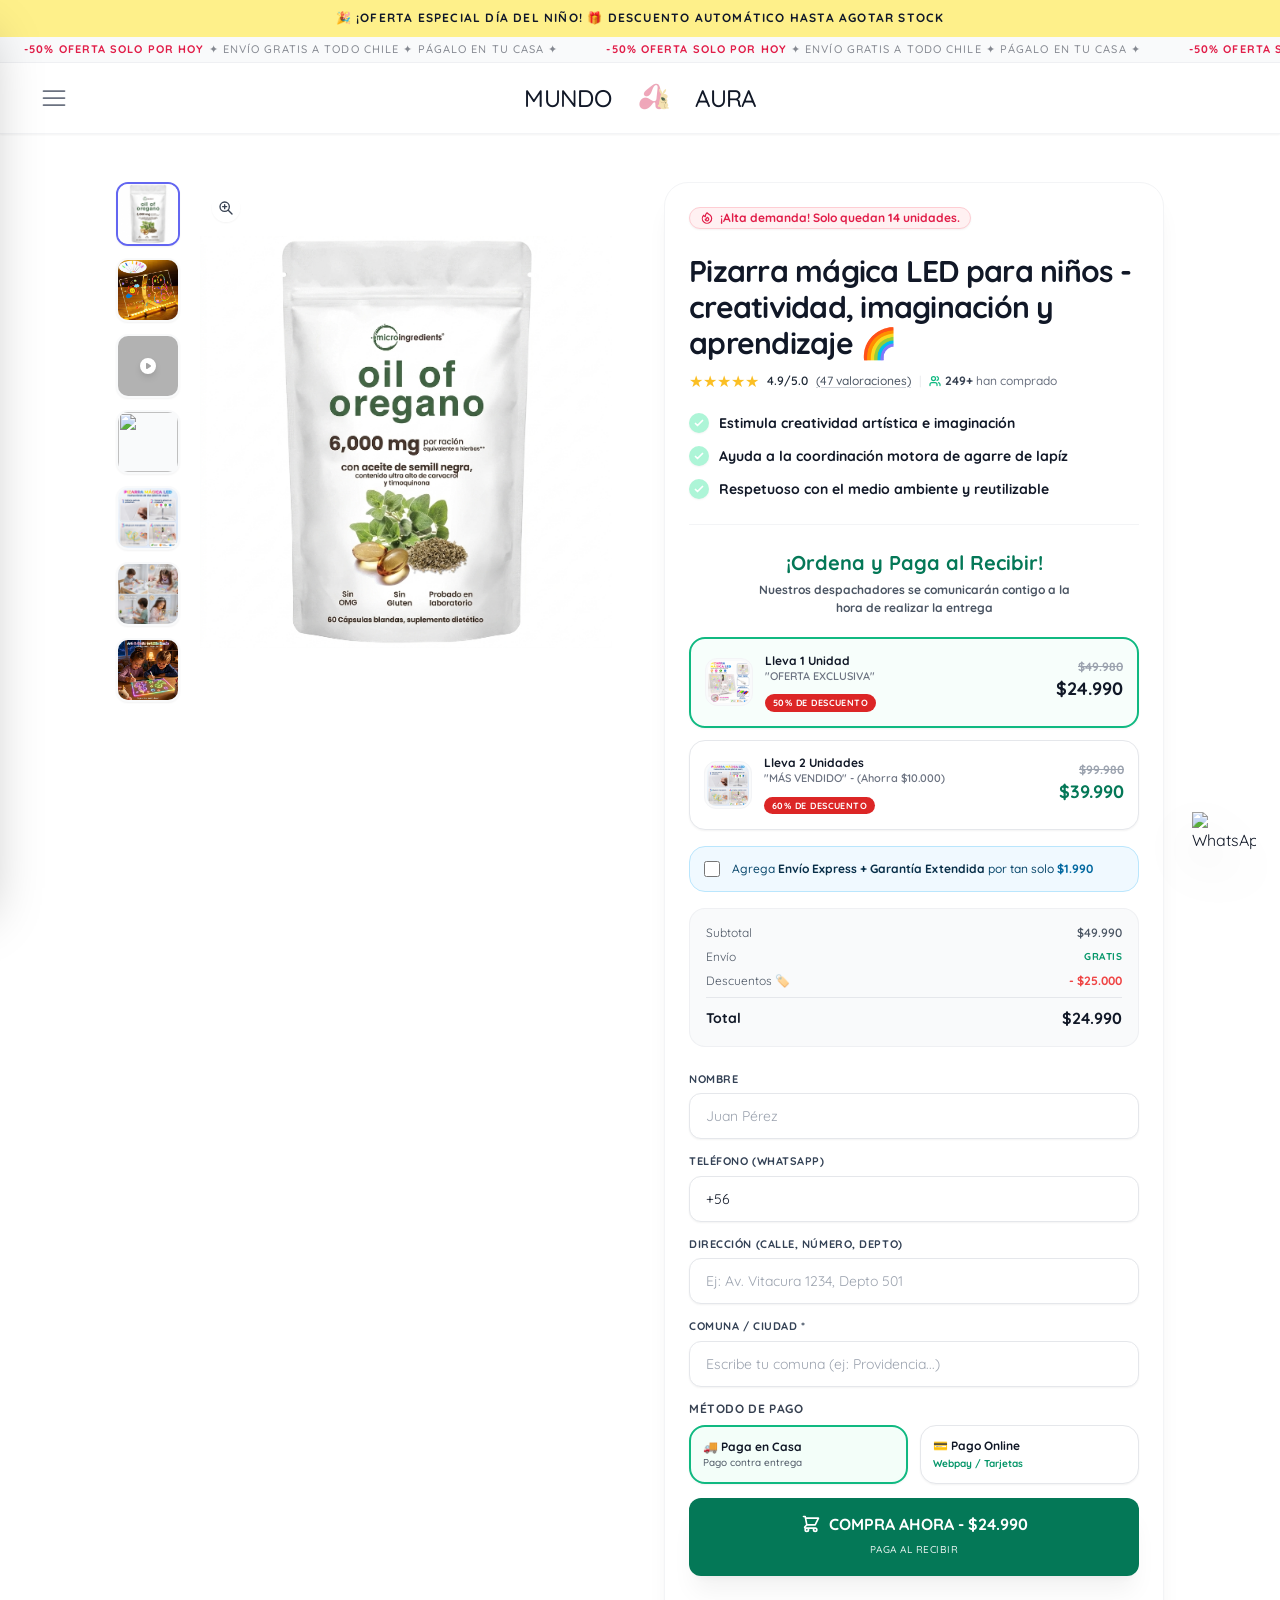
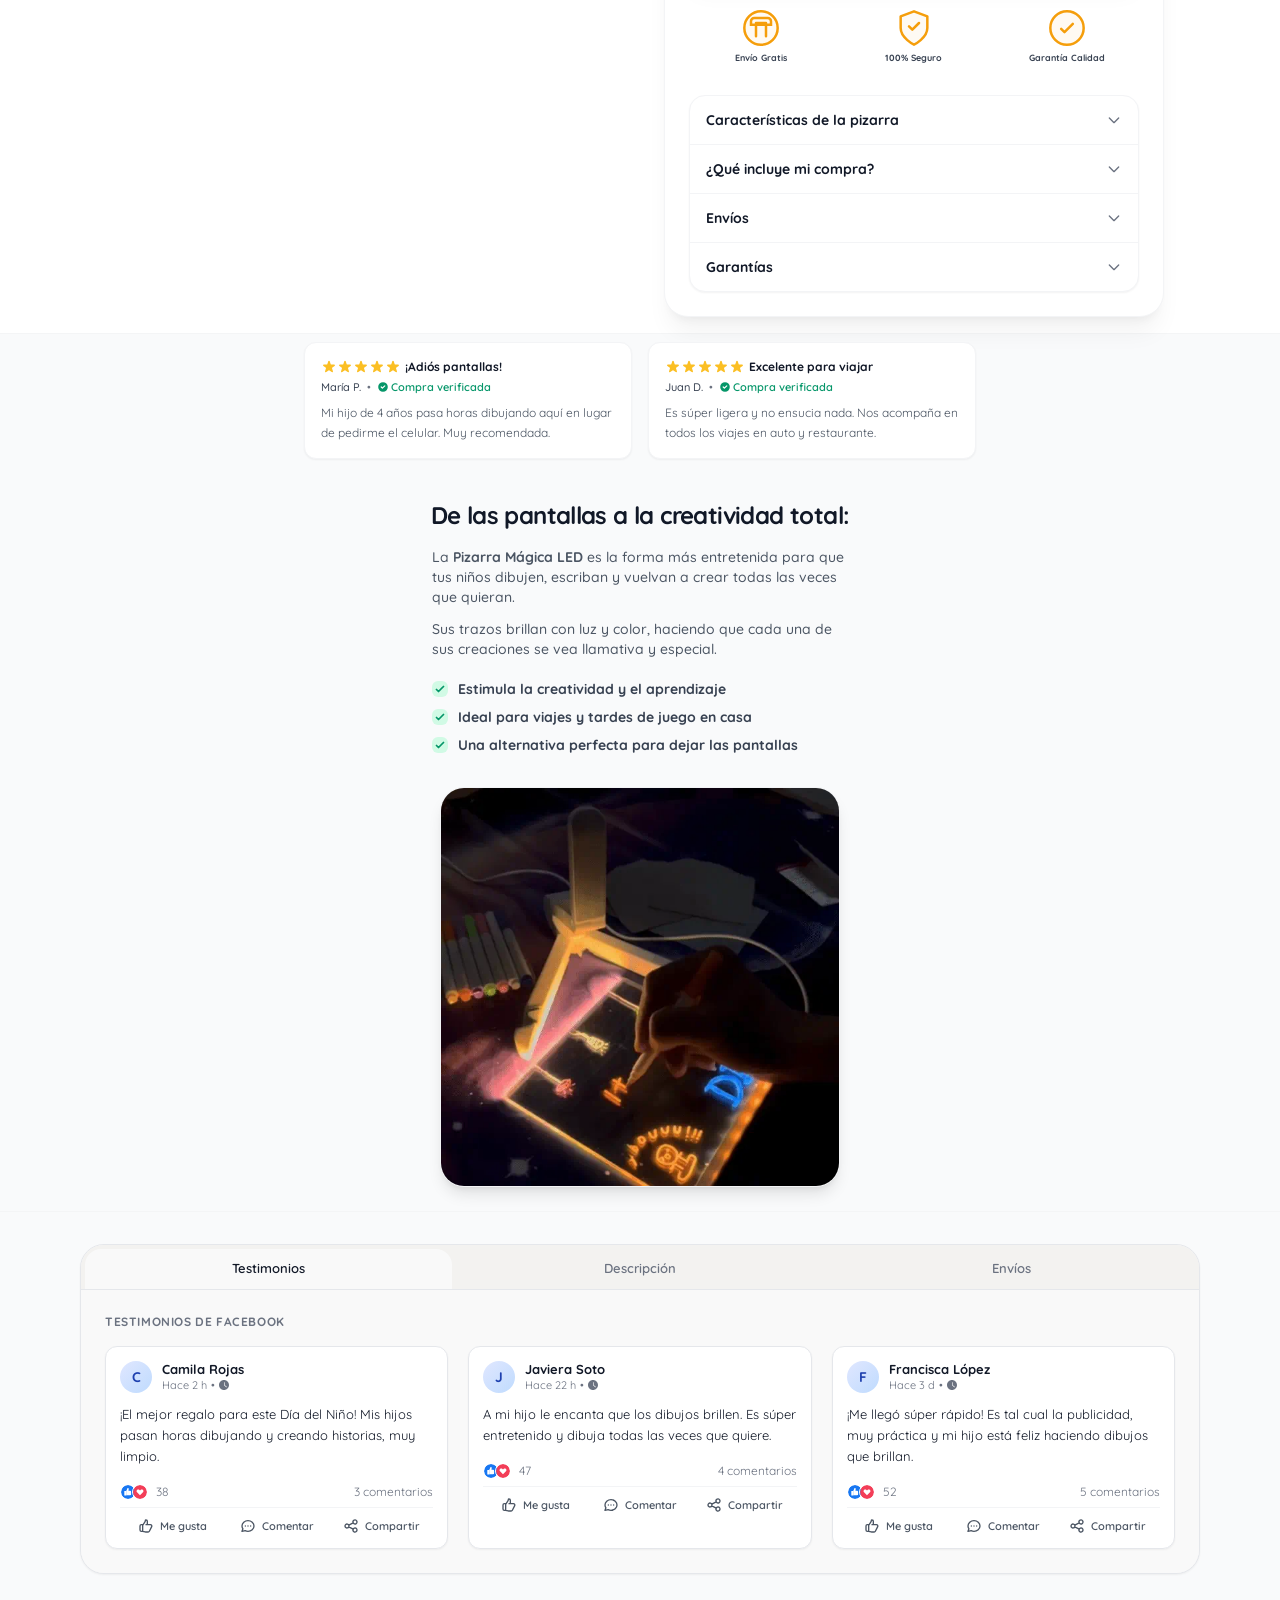
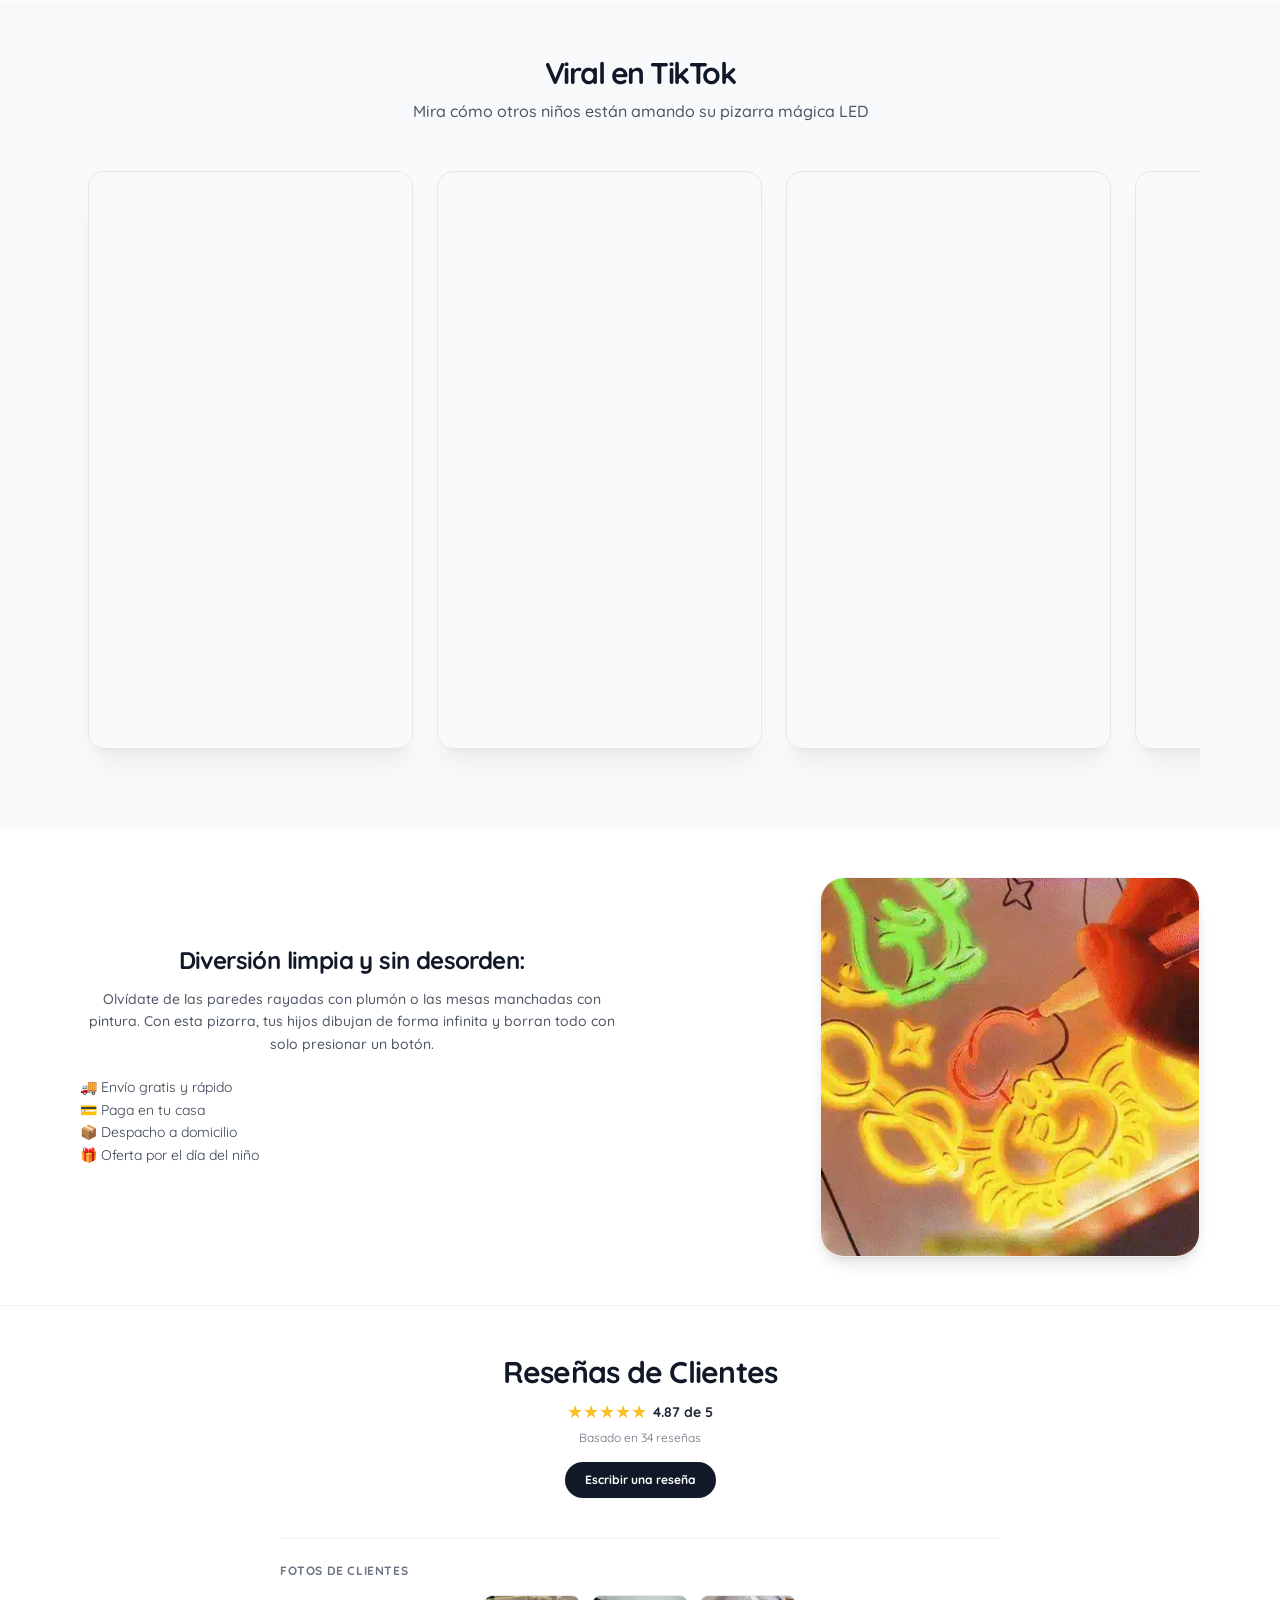
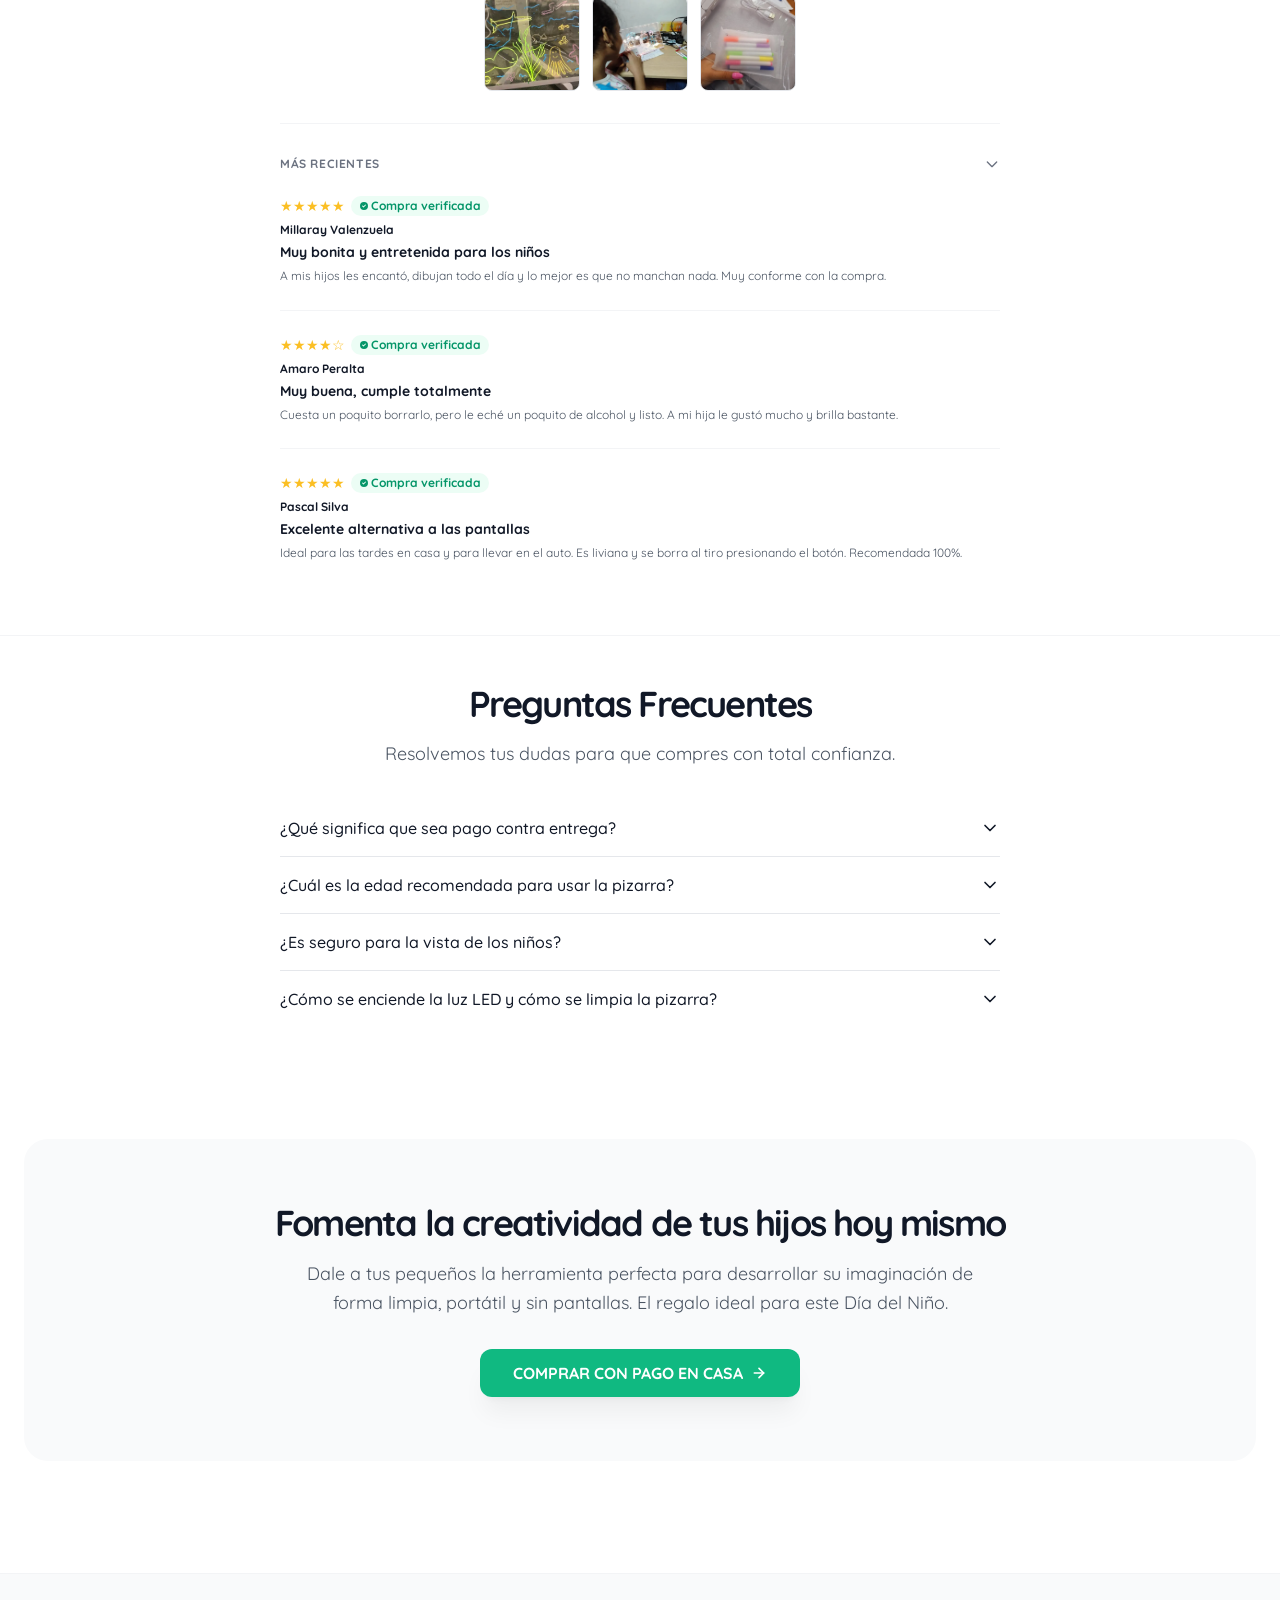
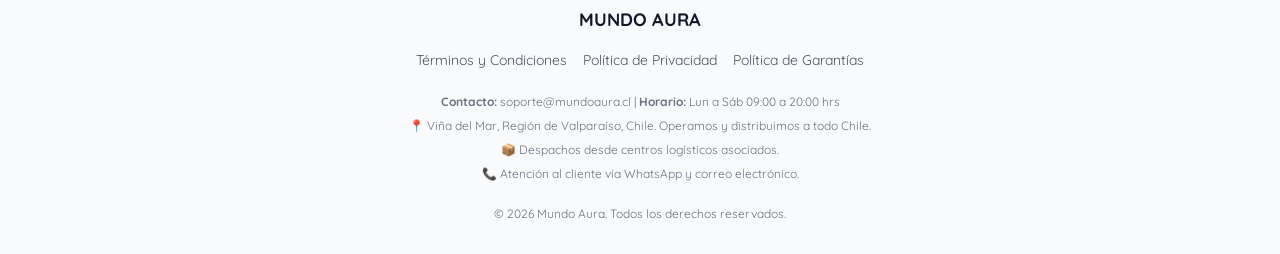
==== index.html @ 8fff307d "fix_pagina_web" ====
<!--
PHASE 1: PRODUCT INTELLIGENCE
- Product: Pizarra Mágica LED de Dibujo 12". A functional wellness device presented as a premium design object.
- Problem Solved: Dry air, unpleasant odors, daily stress, lack of ambiance, and uninspiring home decor.
- Desired Outcome: A relaxing, visually pleasing, and fragrant home or office environment. Improved air quality and a sense of calm.
- Emotional Desire: To create a personal sanctuary, feel relaxed and sophisticated, and own a unique conversation piece. The "flame" effect taps into a primal feeling of warmth and comfort.
- Objections: "Is it a real, dangerous flame?", "Is it noisy?", "Is it difficult to clean?", "Is the effect as good as in the photos?", "Is it just another cheap plastic gadget?".
- Buying Motivations: Primarily aesthetic appeal (the unique flame effect), secondary wellness benefits (aromatherapy, humidification), and its potential as a unique gift.
- "Aha Moment": Realizing the mesmerizing flame is just a cool, safe mist, making it a perfect blend of art and technology for any room.

PHASE 2: CUSTOMER INTELLIGENCE
- Target Audience: Design-conscious individuals in Chile (25-45 years old), young professionals, remote workers, wellness enthusiasts, and people looking to elevate their living space.
- Lifestyle: They value self-care, home aesthetics, and modern technology. They are active on social media like Instagram and Pinterest for home decor inspiration.
- Pain Points: Stress from work, dry air from heating or AC, difficulty relaxing, and living in a space that feels bland or uninspiring.
- Emotional Triggers: Calm, sophistication, tranquility, wonder, and the satisfaction of creating a beautiful personal environment.
- Buying Scenario: A user sees a captivating video of the flame effect on social media, clicks through, and is met with a premium, trustworthy landing page that reinforces the product's quality and design. The "Pago Contra Entrega" (Cash on Delivery) option removes all payment friction, making the purchase decision immediate and risk-free.

PHASE 3: COMPETITOR ANALYSIS
- Common Claims: Competitors focus on generic benefits like "relaxation" and "better air".
- Weaknesses: Most competitors use low-quality, AliExpress-style websites with aggressive scarcity tactics, cluttered layouts, and poor design, which erodes trust.
- Opportunities: Differentiate by positioning the product as a premium design piece. Use a minimalist, sophisticated, Apple-inspired design language. Build trust through high-quality visuals, professional copy, and a seamless user experience, avoiding all aggressive sales tactics.

PHASE 4: POSITIONING
- Primary Angle: **Atmosphere & Design.** This is not just a humidifier; it's a piece of kinetic art that transforms your space. The core message is about creating a unique ambiance.
- Secondary Angle: **Wellness & Tranquility.** The functional benefits of aromatherapy and humidification support the primary aesthetic appeal.
- Unique Selling Proposition (USP): The only diffuser that combines minimalist design with a mesmerizing, ultra-realistic, and completely safe 3D flame effect to create an unparalleled atmosphere of calm and sophistication.
- Core Marketing Message: "Transforma tu espacio. Calma tu mente." (Transform your space. Calm your mind.)
-->
<!--
DESIGN SCORE
Premium Feel: 9/10
Minimalism: 9/10
Trust: 10/10
Modern Startup Feel: 9/10
Dropshipping Feel: 1/10
Apple/Linear Similarity: 9/10
-->
<!-- deploy: 2026-07-15 -->
<!DOCTYPE html>
<html lang="es" class="scroll-smooth">

<head>
    <link rel="stylesheet" href="assets/css/styles.min.css">
    <!-- Meta Pixel Code -->
    <script>
        !function (f, b, e, v, n, t, s) {
            if (f.fbq) return; n = f.fbq = function () {
                n.callMethod ?
                    n.callMethod.apply(n, arguments) : n.queue.push(arguments)
            };
            if (!f._fbq) f._fbq = n; n.push = n; n.loaded = !0; n.version = '2.0';
            n.queue = []; t = b.createElement(e); t.async = !0;
            t.src = v; s = b.getElementsByTagName(e)[0];
            s.parentNode.insertBefore(t, s)
        }(window, document, 'script',
            'https://connect.facebook.net/en_US/fbevents.js');
        fbq('init', '1051864450604425'); // Píxel de Mundo Aura
        fbq('track', 'PageView');
    </script>
    <noscript><img height="1" width="1" style="display:none"
            src="https://www.facebook.com/tr?id=1051864450604425&ev=PageView&noscript=1" / loading="lazy" decoding="async"></noscript>
    <!-- End Meta Pixel Code -->
    <meta charset="UTF-8">
    <meta name="viewport" content="width=device-width, initial-scale=1.0">
    <title>Pizarra Mágica LED 12" | Dibujo Creativo y Diversión Sin Pantallas | Chile - Mundo Aura 🌈</title>
    <!-- Static Tailwind CSS (Pre-compiled for Mobile Speed) -->
    <link rel="stylesheet" href="assets/css/styles.min.css">
    <link rel="preconnect" href="https://fonts.googleapis.com">
    <link rel="preconnect" href="https://fonts.gstatic.com" crossorigin>
    <link href="https://fonts.googleapis.com/css2?family=Inter:wght@400;500;600;700;800;900&display=swap"
        rel="stylesheet">
    <style>
        :root {
            --theme-color: #bae6fd;
            /* Light blue from screenshot (sky-200) */
        }

        body {
            font-family: 'Inter', sans-serif;
            -webkit-font-smoothing: antialiased;
            -moz-osx-font-smoothing: grayscale;
        }

        .shadow-xl {
            box-shadow: 0 20px 25px -5px rgb(0 0 0 / 0.05), 0 8px 10px -6px rgb(0 0 0 / 0.05);
        }

        @keyframes marquee {
            0% {
                transform: translateX(0%);
            }

            100% {
                transform: translateX(-50%);
            }
        }

        .marquee-content {
            animation: marquee 30s linear infinite;
            display: flex;
            min-width: 200%;
        }
    
        /* Bloquear seleccion de texto para proteger contenido */
        body {
            -webkit-user-select: none;
            -moz-user-select: none;
            -ms-user-select: none;
            user-select: none;
        }
        /* Permitir seleccion en campos de entrada del formulario para que el cliente compre sin problemas */
        input, textarea, select, [contenteditable="true"] {
            -webkit-user-select: text;
            -moz-user-select: text;
            -ms-user-select: text;
            user-select: text;
        }
    
        @keyframes gentle-pulse {
            0%, 100% { transform: scale(1); box-shadow: 0 10px 15px -3px rgba(4, 120, 87, 0.2), 0 4px 6px -2px rgba(4, 120, 87, 0.1); }
            50% { transform: scale(1.025); box-shadow: 0 20px 25px -5px rgba(4, 120, 87, 0.4), 0 10px 10px -5px rgba(4, 120, 87, 0.2); }
        }
        .animate-attention {
            animation: gentle-pulse 2s infinite ease-in-out;
        }
    </style>
    <!-- Confetti Library -->
    <script defer src="https://cdn.jsdelivr.net/npm/canvas-confetti@1.6.0/dist/confetti.browser.min.js"></script>
    
    <link href="https://fonts.googleapis.com/css2?family=Quicksand:wght@400;500;600;700&family=Outfit:wght@400;500;600;700;800&display=swap" rel="stylesheet">

    <style>
        html, body, p, h1, h2, h3, h4, h5, h6, span, button, input, select, label {
            font-family: 'Quicksand', 'Outfit', sans-serif !important;
        }
    </style>

</head>

<body class="bg-white text-gray-900 relative overflow-x-hidden">
    <!-- Banner Día del Niño -->
    <div class="bg-[#FEF08A] text-slate-900 text-center py-2.5 px-4 text-[10px] md:text-xs font-black uppercase tracking-widest z-50 relative flex items-center justify-center gap-1.5 shadow-sm animate-pulse border-b border-yellow-200">
        🎉 ¡OFERTA ESPECIAL DÍA DEL NIÑO! 🎁 DESCUENTO AUTOMÁTICO HASTA AGOTAR STOCK
    </div>


    <!-- Moving Banner (Now Above Header) -->
    <div class="bg-gray-50 border-b border-gray-200/50 overflow-hidden relative z-50 w-full">
        <div class="marquee-content whitespace-nowrap py-1">
            <p class="text-[11px] font-medium text-gray-900/50 px-6 tracking-widest"><span class="text-rose-600 font-bold">-50% OFERTA SOLO POR HOY</span> ✦ ENVÍO GRATIS A TODO CHILE ✦ PÁGALO EN TU CASA ✦</p>
            <p class="text-[11px] font-medium text-gray-900/50 px-6 tracking-widest"><span class="text-rose-600 font-bold">-50% OFERTA SOLO POR HOY</span> ✦ ENVÍO GRATIS A TODO CHILE ✦ PÁGALO EN TU CASA ✦</p>
            <p class="text-[11px] font-medium text-gray-900/50 px-6 tracking-widest"><span class="text-rose-600 font-bold">-50% OFERTA SOLO POR HOY</span> ✦ ENVÍO GRATIS A TODO CHILE ✦ PÁGALO EN TU CASA ✦</p>
            <p class="text-[11px] font-medium text-gray-900/50 px-6 tracking-widest"><span class="text-rose-600 font-bold">-50% OFERTA SOLO POR HOY</span> ✦ ENVÍO GRATIS A TODO CHILE ✦ PÁGALO EN TU CASA ✦</p>
        </div>
    </div>

    <!-- Minimal Header -->
    <header class="sticky top-0 z-40 bg-white/80 backdrop-blur-lg border-b border-gray-100 shadow-sm">
        <div class="w-full px-4 md:px-8 py-2 flex items-center justify-between h-[60px] md:h-[70px]">
            <!-- Left: Hamburger -->
            <button
                onclick="document.getElementById('mobileDrawer').classList.remove('-translate-x-full'); document.getElementById('drawerOverlay').classList.remove('hidden');"
                class="flex-none p-2 hover:bg-gray-100 rounded-lg transition-colors text-gray-500">
                <svg width="28" height="28" viewBox="0 0 24 24" fill="none" stroke="currentColor" stroke-width="1.5"
                    stroke-linecap="round" stroke-linejoin="round">
                    <line x1="3" y1="12" x2="21" y2="12"></line>
                    <line x1="3" y1="6" x2="21" y2="6"></line>
                    <line x1="3" y1="18" x2="21" y2="18"></line>
                </svg>
            </button>

            <!-- Center: Logo -->
            <div class="flex-1 flex justify-center items-center cursor-pointer" onclick="window.scrollTo(0,0)">
                <h2 class="text-xl md:text-2xl font-medium tracking-tight flex items-center text-gray-900">
                    MUNDO <img src="assets/logo.png" alt="Logo"
                        class="h-12 md:h-16 w-auto object-contain mx-2.5 -mt-1 rounded-sm" loading="lazy" decoding="async"> AURA
                </h2>
            </div>

            <!-- Right: Spacer (No cart as per user request) -->
            <div class="flex-none w-[44px]"></div>
        </div>
    </header>

    <div id="drawerOverlay" class="fixed inset-0 bg-black/50 z-[60] hidden backdrop-blur-sm transition-opacity"
        onclick="document.getElementById('mobileDrawer').classList.add('-translate-x-full'); this.classList.add('hidden');">
    </div>
    <div id="mobileDrawer"
        class="fixed top-0 left-0 w-[280px] h-full bg-white z-[70] transform -translate-x-full transition-transform duration-300 ease-in-out shadow-2xl flex flex-col">
        <div class="p-6 border-b border-gray-100 flex justify-between items-center bg-gray-50">
            <h3 class="font-bold text-lg text-gray-900">Menú</h3>
            <button
                onclick="document.getElementById('mobileDrawer').classList.add('-translate-x-full'); document.getElementById('drawerOverlay').classList.add('hidden');"
                class="p-2 hover:bg-gray-200 rounded-full text-gray-500">
                <svg width="20" height="20" viewBox="0 0 24 24" fill="none" stroke="currentColor" stroke-width="2">
                    <path d="M18 6L6 18M6 6l12 12"></path>
                </svg>
            </button>
        </div>
        <div class="flex flex-col p-4 gap-2">
            <a href="#faq"
                onclick="document.getElementById('mobileDrawer').classList.add('-translate-x-full'); document.getElementById('drawerOverlay').classList.add('hidden');"
                class="px-4 py-3 text-left text-gray-700 font-medium hover:bg-gray-50 rounded-lg w-full block">Preguntas
                Frecuentes</a>
            <button
                onclick="document.getElementById('mobileDrawer').classList.add('-translate-x-full'); document.getElementById('drawerOverlay').classList.add('hidden'); try { switchTab('tab-delivery'); document.getElementById('btn-tab-delivery').scrollIntoView({behavior: 'smooth', block: 'center'}); } catch(e){}"
                class="px-4 py-3 text-left text-gray-700 font-medium hover:bg-gray-50 rounded-lg w-full">Envíos</button>
            <button
                onclick="document.getElementById('mobileDrawer').classList.add('-translate-x-full'); document.getElementById('drawerOverlay').classList.add('hidden'); document.getElementById('modalReturns').classList.remove('hidden');"
                class="px-4 py-3 text-left text-gray-700 font-medium hover:bg-gray-50 rounded-lg w-full">Política de
                Garantía</button>
        </div>
    </div>

    <main class="relative z-10">
        <!-- 1. Hero Section -->
        <section class="container mx-auto px-6 pt-6 pb-2 md:pt-12 md:pb-4">
            <div class="grid md:grid-cols-2 lg:grid-cols-12 gap-8 lg:gap-12 items-start max-w-6xl mx-auto">
                <div class="lg:col-span-6 flex flex-col-reverse md:flex-row gap-4 w-full max-w-[500px] mx-auto lg:ml-auto lg:mr-0 min-w-0 lg:sticky lg:top-24">
                    <!-- Thumbnails (3rd item is Video) -->
                    <div id="thumbnail-container" class="flex flex-row md:flex-col gap-3 shrink-0 md:w-20 justify-start overflow-x-auto md:overflow-x-visible pb-2 md:pb-0 w-full md:w-auto">
                        <button onclick="changeProductImage(this, 'assets/fotos producto/1.png', 0)" 
                            class="w-12 h-12 md:w-16 md:h-16 shrink-0 aspect-square bg-gray-50 rounded-xl border-2 border-indigo-500 focus:outline-none transition-all hover:bg-gray-100 overflow-hidden shadow-sm">
                            <img src="assets/fotos producto/1.png" class="w-full h-full object-contain">
                        </button>
                        <button onclick="changeProductImage(this, 'assets/fotos producto/2.jpg', 1)" 
                            class="w-12 h-12 md:w-16 md:h-16 shrink-0 aspect-square bg-gray-50 rounded-xl border-2 border-transparent focus:border-indigo-500 border-gray-100 focus:outline-none transition-all hover:bg-gray-100 overflow-hidden shadow-sm">
                            <img src="assets/fotos producto/2.jpg" class="w-full h-full object-contain">
                        </button>
                        <button onclick="changeProductImage(this, 'assets/fotos producto/3.mp4', 2)" 
                            class="w-12 h-12 md:w-16 md:h-16 shrink-0 aspect-square bg-gray-50 rounded-xl border-2 border-transparent focus:border-indigo-500 border-gray-100 focus:outline-none transition-all hover:bg-black overflow-hidden shadow-sm relative group">
                            <video src="assets/fotos producto/3.mp4" muted playsinline preload="metadata" class="w-full h-full object-cover pointer-events-none bg-white"></video>
                            <div class="absolute inset-0 flex items-center justify-center bg-black/30">
                                <svg class="w-5 h-5 text-white drop-shadow-md" fill="currentColor" viewBox="0 0 20 20">
                                    <path fill-rule="evenodd" d="M10 18a8 8 0 100-16 8 8 0 000 16zM9.555 7.168A1 1 0 008 8v4a1 1 0 001.555.832l3-2a1 1 0 000-1.664l-3-2z" clip-rule="evenodd"/>
                                </svg>
                            </div>
                        </button>
                        <button onclick="changeProductImage(this, 'assets/fotos producto/3.png', 3)" 
                            class="w-12 h-12 md:w-16 md:h-16 shrink-0 aspect-square bg-gray-50 rounded-xl border-2 border-transparent focus:border-indigo-500 border-gray-100 focus:outline-none transition-all hover:bg-gray-100 overflow-hidden shadow-sm">
                            <img src="assets/fotos producto/3.png" class="w-full h-full object-contain">
                        </button>
                        <button onclick="changeProductImage(this, 'assets/fotos producto/4.jpg', 4)" 
                            class="w-12 h-12 md:w-16 md:h-16 shrink-0 aspect-square bg-gray-50 rounded-xl border-2 border-transparent focus:border-indigo-500 border-gray-100 focus:outline-none transition-all hover:bg-gray-100 overflow-hidden shadow-sm">
                            <img src="assets/fotos producto/4.jpg" class="w-full h-full object-contain">
                        </button>
                        <button onclick="changeProductImage(this, 'assets/fotos producto/5.jpg', 5)" 
                            class="w-12 h-12 md:w-16 md:h-16 shrink-0 aspect-square bg-gray-50 rounded-xl border-2 border-transparent focus:border-indigo-500 border-gray-100 focus:outline-none transition-all hover:bg-gray-100 overflow-hidden shadow-sm">
                            <img src="assets/fotos producto/5.jpg" class="w-full h-full object-contain">
                        </button>
                        <button onclick="changeProductImage(this, 'assets/fotos producto/6.jpg', 6)" 
                            class="w-12 h-12 md:w-16 md:h-16 shrink-0 aspect-square bg-gray-50 rounded-xl border-2 border-transparent focus:border-indigo-500 border-gray-100 focus:outline-none transition-all hover:bg-gray-100 overflow-hidden shadow-sm">
                            <img src="assets/fotos producto/6.jpg" class="w-full h-full object-contain">
                        </button>
                    </div>
                    <!-- Main Carousel (Optimized muted video + images) -->
                    <div id="product-carousel" class="flex gap-4 overflow-x-auto snap-x snap-mandatory scrollbar-none w-full min-w-0 pb-2 md:pb-0 select-none cursor-grab active:cursor-grabbing px-1">
                        <div class="w-[88%] md:w-full shrink-0 snap-center aspect-square flex items-center justify-center rounded-2xl overflow-hidden bg-white relative group">
                            <img src="assets/fotos producto/1.png" class="w-full h-full object-contain pointer-events-none">
                            <div class="absolute top-3 left-3 bg-white/90 backdrop-blur-sm p-1.5 rounded-full shadow-sm">
                                <svg class="w-4 h-4 text-gray-700" fill="none" stroke="currentColor" stroke-width="2" viewBox="0 0 24 24">
                                    <path stroke-linecap="round" stroke-linejoin="round" d="M21 21l-6-6m2-5a7 7 0 11-14 0 7 7 0 0114 0zM10 7v6m3-3H7"></path>
                                </svg>
                            </div>
                        </div>
                        <div class="w-[88%] md:w-full shrink-0 snap-center aspect-square flex items-center justify-center rounded-2xl overflow-hidden bg-white relative group">
                            <img src="assets/fotos producto/2.jpg" class="w-full h-full object-contain pointer-events-none">
                            <div class="absolute top-3 left-3 bg-white/90 backdrop-blur-sm p-1.5 rounded-full shadow-sm">
                                <svg class="w-4 h-4 text-gray-700" fill="none" stroke="currentColor" stroke-width="2" viewBox="0 0 24 24">
                                    <path stroke-linecap="round" stroke-linejoin="round" d="M21 21l-6-6m2-5a7 7 0 11-14 0 7 7 0 0114 0zM10 7v6m3-3H7"></path>
                                </svg>
                            </div>
                        </div>
                        <div class="w-[88%] md:w-full shrink-0 snap-center aspect-square flex items-center justify-center rounded-2xl overflow-hidden bg-white relative group">
                            <video src="assets/fotos producto/3.mp4" autoplay loop muted playsinline webkit-playsinline preload="auto" class="w-full h-full object-contain pointer-events-none bg-white"></video>
                            <div class="absolute top-3 left-3 bg-white/90 backdrop-blur-sm px-2.5 py-1 rounded-full text-gray-700 text-[10px] font-bold flex items-center gap-1.5 shadow-sm">
                                <svg class="w-3.5 h-3.5 text-emerald-600 fill-current" viewBox="0 0 20 20">
                                    <path fill-rule="evenodd" d="M10 18a8 8 0 100-16 8 8 0 000 16zM9.555 7.168A1 1 0 008 8v4a1 1 0 001.555.832l3-2a1 1 0 000-1.664l-3-2z" clip-rule="evenodd"/>
                                </svg>
                                VIDEO DEMO
                            </div>
                        </div>
                        <div class="w-[88%] md:w-full shrink-0 snap-center aspect-square flex items-center justify-center rounded-2xl overflow-hidden bg-white relative group">
                            <img src="assets/fotos producto/3.png" class="w-full h-full object-contain pointer-events-none">
                            <div class="absolute top-3 left-3 bg-white/90 backdrop-blur-sm p-1.5 rounded-full shadow-sm">
                                <svg class="w-4 h-4 text-gray-700" fill="none" stroke="currentColor" stroke-width="2" viewBox="0 0 24 24">
                                    <path stroke-linecap="round" stroke-linejoin="round" d="M21 21l-6-6m2-5a7 7 0 11-14 0 7 7 0 0114 0zM10 7v6m3-3H7"></path>
                                </svg>
                            </div>
                        </div>
                        <div class="w-[88%] md:w-full shrink-0 snap-center aspect-square flex items-center justify-center rounded-2xl overflow-hidden bg-white relative group">
                            <img src="assets/fotos producto/4.jpg" class="w-full h-full object-contain pointer-events-none">
                            <div class="absolute top-3 left-3 bg-white/90 backdrop-blur-sm p-1.5 rounded-full shadow-sm">
                                <svg class="w-4 h-4 text-gray-700" fill="none" stroke="currentColor" stroke-width="2" viewBox="0 0 24 24">
                                    <path stroke-linecap="round" stroke-linejoin="round" d="M21 21l-6-6m2-5a7 7 0 11-14 0 7 7 0 0114 0zM10 7v6m3-3H7"></path>
                                </svg>
                            </div>
                        </div>
                        <div class="w-[88%] md:w-full shrink-0 snap-center aspect-square flex items-center justify-center rounded-2xl overflow-hidden bg-white relative group">
                            <img src="assets/fotos producto/5.jpg" class="w-full h-full object-contain pointer-events-none">
                            <div class="absolute top-3 left-3 bg-white/90 backdrop-blur-sm p-1.5 rounded-full shadow-sm">
                                <svg class="w-4 h-4 text-gray-700" fill="none" stroke="currentColor" stroke-width="2" viewBox="0 0 24 24">
                                    <path stroke-linecap="round" stroke-linejoin="round" d="M21 21l-6-6m2-5a7 7 0 11-14 0 7 7 0 0114 0zM10 7v6m3-3H7"></path>
                                </svg>
                            </div>
                        </div>
                        <div class="w-[88%] md:w-full shrink-0 snap-center aspect-square flex items-center justify-center rounded-2xl overflow-hidden bg-white relative group">
                            <img src="assets/fotos producto/6.jpg" class="w-full h-full object-contain pointer-events-none">
                            <div class="absolute top-3 left-3 bg-white/90 backdrop-blur-sm p-1.5 rounded-full shadow-sm">
                                <svg class="w-4 h-4 text-gray-700" fill="none" stroke="currentColor" stroke-width="2" viewBox="0 0 24 24">
                                    <path stroke-linecap="round" stroke-linejoin="round" d="M21 21l-6-6m2-5a7 7 0 11-14 0 7 7 0 0114 0zM10 7v6m3-3H7"></path>
                                </svg>
                            </div>
                        </div>
                    </div>
                </div>
                <!-- Right Column: Product Card & Form -->
                <div class="lg:col-span-6 w-full min-w-0">
                    <div
                        class="bg-white rounded-3xl p-5 md:p-6 shadow-xl border border-gray-100 max-w-[500px] w-full mx-auto lg:ml-0 lg:mr-auto">
                        <div class="flex items-center gap-3 mb-6">
                            <div
                                class="flex items-center gap-1.5 text-xs font-bold text-rose-600 bg-rose-50 border border-rose-200 px-2.5 py-0.5 rounded-full w-fit animate-pulse shadow-sm">
                                <svg class="w-3.5 h-3.5 text-rose-600" fill="none" viewBox="0 0 24 24"
                                    stroke="currentColor">
                                    <path stroke-linecap="round" stroke-linejoin="round" stroke-width="2"
                                        d="M17.657 18.657A8 8 0 016.343 7.343S7 9 9 10c0-2 .5-5 2.986-7C14 5 16.09 5.777 17.656 7.343A7.975 7.975 0 0120 13a7.975 7.975 0 01-2.343 5.657z" />
                                    <path stroke-linecap="round" stroke-linejoin="round" stroke-width="2"
                                        d="M9.879 16.121A3 3 0 1012.015 11L11 14H9c0 .768.293 1.536.879 2.121z" />
                                </svg>
                                ¡Alta demanda! Solo quedan 14 unidades.
                            </div>
                        </div>
                        <h1 class="text-2xl md:text-3xl font-extrabold text-gray-900 leading-tight tracking-tight mb-2">Pizarra mágica LED para niños - creatividad, imaginación y aprendizaje 🌈</h1>
                        <a href="#reviews"
                            class="flex items-center gap-2 mb-5 text-xs text-gray-600 hover:text-indigo-600 transition-colors cursor-pointer w-fit group flex-wrap">
                            <div class="flex text-amber-400 text-base">★★★★★</div>
                            <span class="font-semibold text-gray-800">4.9/5.0</span>
                            <span
                                class="font-medium underline decoration-gray-300 underline-offset-2 group-hover:decoration-indigo-400 transition-colors">(47
                                valoraciones)</span>
                            <span class="text-gray-300 font-light">|</span>
                            <span class="flex items-center gap-1 text-gray-500 no-underline font-medium">
                                <svg xmlns="http://www.w3.org/2000/svg" class="w-3 h-3 text-emerald-500" viewBox="0 0 24 24" fill="none" stroke="currentColor" stroke-width="2.5" stroke-linecap="round" stroke-linejoin="round"><path d="M16 21v-2a4 4 0 0 0-4-4H6a4 4 0 0 0-4 4v2"/><circle cx="9" cy="7" r="4"/><path d="M22 21v-2a4 4 0 0 0-3-3.87"/><path d="M16 3.13a4 4 0 0 1 0 7.75"/></svg>
                                <span><strong class="text-gray-700">249+</strong> han comprado</span>
                            </span>
                        </a>


                        <ul class="flex flex-col gap-3 mb-5 mt-5">

                            <li class="flex items-center gap-2.5">
                                <div
                                    class="w-5 h-5 rounded-full bg-[#adf5d7] flex items-center justify-center shrink-0 shadow-sm">
                                    <svg class="w-3 h-3 text-white" fill="none" stroke="currentColor"
                                        viewBox="0 0 24 24" stroke-width="3.5">
                                        <path stroke-linecap="round" stroke-linejoin="round" d="M5 13l4 4L19 7"></path>
                                    </svg>
                                </div>
                                <div class="text-[14px] font-bold text-gray-900 line-clamp-1">
                                    Estimula creatividad artística e imaginación
                                </div>
                            </li>

                            <li class="flex items-center gap-2.5">
                                <div
                                    class="w-5 h-5 rounded-full bg-[#adf5d7] flex items-center justify-center shrink-0 shadow-sm">
                                    <svg class="w-3 h-3 text-white" fill="none" stroke="currentColor"
                                        viewBox="0 0 24 24" stroke-width="3.5">
                                        <path stroke-linecap="round" stroke-linejoin="round" d="M5 13l4 4L19 7"></path>
                                    </svg>
                                </div>
                                <div class="text-[14px] font-bold text-gray-900 line-clamp-1">
                                    Ayuda a la coordinación motora de agarre de lapíz
                                </div>
                            </li>

                            <li class="flex items-center gap-2.5">
                                <div
                                    class="w-5 h-5 rounded-full bg-[#adf5d7] flex items-center justify-center shrink-0 shadow-sm">
                                    <svg class="w-3 h-3 text-white" fill="none" stroke="currentColor"
                                        viewBox="0 0 24 24" stroke-width="3.5">
                                        <path stroke-linecap="round" stroke-linejoin="round" d="M5 13l4 4L19 7"></path>
                                    </svg>
                                </div>
                                <div class="text-[14px] font-bold text-gray-900 line-clamp-1">
                                    Respetuoso con el medio ambiente y reutilizable
                                </div>
                            </li>

                        </ul>

                        <div id="checkout-section" class="border-t border-gray-100 pt-6 mt-6">
                            <h3 class="text-center text-lg md:text-xl font-black text-emerald-700 flex items-center justify-center gap-1.5 mb-1 animate-pulse">
                                ¡Ordena y Paga al Recibir!
                            </h3>
                            <p class="text-center text-xs text-gray-600 mb-5 leading-normal max-w-xs mx-auto font-bold">
                                Nuestros despachadores se comunicarán contigo a la hora de realizar la entrega
                            </p>

                            <!-- Vertical Promos (Screenshot 1) -->
                            <div class="space-y-3 mb-4" id="promo-selector-vertical">
                                <!-- Promo 1 -->
                                <label onclick="selectPromo(1, 24990); event.preventDefault();" id="label-promo-1" 
                                    class="relative flex items-center justify-between border-2 border-emerald-500 rounded-2xl p-3.5 cursor-pointer bg-emerald-50/40 transition-all shadow-sm select-none hover:border-emerald-500">
                                    <input type="radio" name="promo" value="1" class="hidden" checked>
                                    <div class="flex items-center gap-3">
                                        <img src="assets/fotos producto/1.webp" alt="1 Unidad" class="w-12 h-12 rounded-xl object-contain bg-gray-50 border border-gray-100 p-0.5" loading="lazy" decoding="async">
                                        <div class="text-left">
                                            <span class="block text-xs font-bold text-gray-900 leading-tight">Lleva 1 Unidad</span>
                                            <span class="block text-[11px] font-semibold text-gray-500 mb-1">"OFERTA EXCLUSIVA"</span>
                                            <span class="inline-block bg-red-600 text-white font-extrabold text-[9px] px-2 py-0.5 rounded-full tracking-wider uppercase">50% DE DESCUENTO</span>
                                        </div>
                                    </div>
                                    <div class="text-right">
                                        <span class="block text-xs text-gray-400 line-through font-bold leading-none mb-0.5">$49.980</span>
                                        <span class="block font-black text-gray-900 text-lg">$24.990</span>
                                    </div>
                                </label>

                                <!-- Promo 2 (Default Selected) -->
                                <label onclick="selectPromo(2, 39990); event.preventDefault();" id="label-promo-2"
                                    class="relative flex items-center justify-between border border-gray-200 rounded-2xl p-3.5 cursor-pointer bg-white transition-all shadow-sm select-none hover:border-emerald-300">
                                    <input type="radio" name="promo" value="2" class="hidden">
                                    <div class="flex items-center gap-3">
                                        <img src="assets/fotos producto/2.webp" alt="2 Unidades" class="w-12 h-12 rounded-xl object-contain bg-gray-50 border border-gray-100 p-0.5" loading="lazy" decoding="async">
                                        <div class="text-left">
                                            <span class="block text-xs font-bold text-gray-900 leading-tight">Lleva 2 Unidades</span>
                                            <span class="block text-[11px] font-semibold text-gray-500 mb-1">"MÁS VENDIDO" - (Ahorra $10.000)</span>
                                            <span class="inline-block bg-red-600 text-white font-extrabold text-[9px] px-2 py-0.5 rounded-full tracking-wider uppercase">60% DE DESCUENTO</span>
                                        </div>
                                    </div>
                                    <div class="text-right">
                                        <span class="block text-xs text-gray-400 line-through font-bold leading-none mb-0.5">$99.980</span>
                                        <span class="block font-black text-emerald-700 text-lg">$39.990</span>
                                    </div>
                                </label>
                            </div>

                            <!-- Order Bump (Envío Express) (Screenshot 1) -->
                            <div id="express-bump-card" class="bg-sky-50 text-sky-900 border border-sky-200 rounded-2xl p-3.5 mb-4 flex gap-3 items-center select-none cursor-pointer" onclick="toggleExpressShipping()">
                                <input type="checkbox" id="express-bump" class="w-4 h-4 text-sky-600 rounded border-gray-300 focus:ring-sky-500 cursor-pointer" onclick="event.stopPropagation(); updatePrices();">
                                <p class="text-xs font-medium leading-tight text-left">
                                    Agrega <strong class="font-extrabold text-sky-950">Envío Express + Garantía Extendida</strong> por tan solo <strong class="font-black text-sky-700">$1.990</strong>
                                </p>
                            </div>

                            <!-- Pricing Summary Box (Screenshot 1) -->
                            <div class="bg-gray-50 rounded-2xl p-4 mb-4 border border-gray-200/50 text-xs">
                                <div class="flex justify-between items-center mb-2 text-gray-600">
                                    <span>Subtotal</span>
                                    <span id="summary-subtotal" class="font-semibold">$99.980</span>
                                </div>
                                <div class="flex justify-between items-center mb-2 text-gray-600">
                                    <span>Envío</span>
                                    <span class="text-emerald-600 font-bold uppercase tracking-wider text-[10px]">Gratis</span>
                                </div>
                                <div class="flex justify-between items-center mb-2 text-gray-600">
                                    <span>Descuentos 🏷️</span>
                                    <span id="summary-discount" class="text-red-500 font-bold">- $59.990</span>
                                </div>
                                <div id="summary-express-row" class="flex justify-between items-center mb-2 text-gray-600 hidden">
                                    <span>Envío Express 🚀</span>
                                    <span class="font-semibold">$1.990</span>
                                </div>
                                <hr class="border-gray-200 my-2">
                                <div class="flex justify-between items-center text-sm text-gray-900 font-black">
                                    <span>Total</span>
                                    <span id="summary-total" class="text-base text-gray-900">$39.990</span>
                                </div>
                            </div>

                            <!-- Embedded Form (Screenshot 2) -->
                            <form id="codForm" onsubmit="submitCODOrder(event)" class="space-y-3.5 mt-6 text-left">
                                <!-- Nombre -->
                                <div>
                                    <label class="block text-[11px] font-bold text-slate-700 uppercase tracking-wider mb-1.5">Nombre</label>
                                    <input type="text" id="codName" required 
                                        class="w-full bg-white border border-gray-200 rounded-xl px-4 py-3 text-sm text-gray-900 focus:border-emerald-500 focus:ring-1 focus:ring-emerald-500 outline-none transition-colors shadow-sm"
                                        placeholder="Juan Pérez"
                                        oninput="this.value = this.value.replace(/[^a-zA-ZáéíóúÁÉÍÓÚñÑ\s]/g, '')">
                                </div>

                                <!-- WhatsApp -->
                                <div>
                                    <label class="block text-[11px] font-bold text-slate-700 uppercase tracking-wider mb-1.5">Teléfono (WhatsApp)</label>
                                    <input type="tel" id="codPhone" required 
                                        class="w-full bg-white border border-gray-200 rounded-xl px-4 py-3 text-sm text-gray-900 focus:border-emerald-500 focus:ring-1 focus:ring-emerald-500 outline-none transition-colors shadow-sm"
                                        placeholder="+56" value="+56 "
                                        oninput="let v = this.value; if(!v.startsWith('+56 ')) { this.value = '+56 '; return; } let num = v.substring(4).replace(/[^0-9]/g, ''); this.value = '+56 ' + num;">
                                    <p id="phoneError" class="text-red-500 text-[10px] mt-1 hidden">Ingresa un número válido y real.</p>
                                </div>

                                <!-- Dirección -->
                                <div>
                                    <label class="block text-[11px] font-bold text-slate-700 uppercase tracking-wider mb-1.5">Dirección (Calle, Número, Depto)</label>
                                    <input type="text" id="codAddress" required 
                                        class="w-full bg-white border border-gray-200 rounded-xl px-4 py-3 text-sm text-gray-900 focus:border-emerald-500 focus:ring-1 focus:ring-emerald-500 outline-none transition-colors shadow-sm"
                                        placeholder="Ej: Av. Vitacura 1234, Depto 501">
                                </div>

                                <!-- Comuna / Ciudad -->
                                <div>
                                    <label class="block text-[11px] font-bold text-slate-700 uppercase tracking-wider mb-1.5">Comuna / Ciudad *</label>
                                    <div class="relative" id="comuna-container">
                                        <input type="text" id="comuna" required 
                                            class="w-full bg-white border border-gray-200 rounded-xl px-4 py-3 text-sm text-gray-900 focus:border-emerald-500 focus:ring-1 focus:ring-emerald-500 outline-none transition-colors shadow-sm"
                                            placeholder="Escribe tu comuna (ej: Providencia...)" autocomplete="off">
                                        <div id="comuna-suggestions" class="absolute left-0 right-0 top-full mt-1 bg-white border border-gray-200 rounded-xl shadow-xl max-h-60 overflow-y-auto hidden z-[999999]"></div>
                                    </div>
                                </div>
                                
                                <!-- Selector de Método de Pago Oficial Flow -->
                            <div class="mb-4 text-left">
                                <label class="block text-xs font-bold text-gray-700 uppercase tracking-wider mb-2">Método de Pago</label>
                                <div class="grid grid-cols-2 gap-3">
                                    <button type="button" id="btn-method-cod" onclick="selectPaymentMethod('cod')" class="border-2 border-emerald-500 bg-emerald-50/60 p-3 rounded-2xl text-left flex flex-col justify-between transition-all shadow-sm">
                                        <span class="text-xs font-black text-gray-900 flex items-center gap-1">🚚 Paga en Casa</span>
                                        <span class="text-[10px] text-gray-600 font-medium">Pago contra entrega</span>
                                    </button>
                                    <button type="button" id="btn-method-online" onclick="selectPaymentMethod('online')" class="border border-gray-200 bg-white p-3 rounded-2xl text-left flex flex-col justify-between transition-all hover:border-emerald-300 shadow-sm">
                                        <span class="text-xs font-black text-gray-900 flex items-center gap-1">💳 Pago Online</span>
                                        <span class="text-[10px] text-emerald-600 font-bold">Webpay / Tarjetas</span>
                                    </button>
                                </div>
                            </div>

                            <button type="submit"
                                    class="w-full bg-emerald-700 hover:bg-emerald-800 text-white font-extrabold py-3.5 px-4 rounded-xl text-base transition-transform transform active:scale-95 shadow-xl shadow-emerald-700/20 flex flex-col items-center justify-center gap-0.5 mt-4 animate-attention">
                                    <div class="flex items-center justify-center gap-2">
                                        <svg class="w-5 h-5 text-white" fill="none" viewBox="0 0 24 24" stroke="currentColor">
                                            <path stroke-linecap="round" stroke-linejoin="round" stroke-width="2" d="M3 3h2l.4 2M7 13h10l4-8H5.4M7 13L5.4 5M7 13l-2.293 2.293c-.63.63-.184 1.707.707 1.707H17m0 0a2 2 0 100 4 2 2 0 000-4zm-8 2a2 2 0 11-4 0 2 2 0 014 0z" />
                                        </svg>
                                        <span>COMPRA AHORA - <span id="btn-price-display">$39.990</span></span>
                                    </div>
                                    <span class="text-[10px] opacity-90 font-medium uppercase tracking-wider">Paga al Recibir</span>
                                </button>
                            </form>

                            <!-- Trust Badges (Gold Theme) (Screenshot 3) -->
                            <div class="grid grid-cols-3 gap-2 mt-6">
                                <div class="flex flex-col items-center text-center p-2">
                                    <svg class="w-10 h-10 text-amber-500 mb-1" viewBox="0 0 24 24" fill="none" xmlns="http://www.w3.org/2000/svg">
                                        <circle cx="12" cy="12" r="10" stroke="currentColor" stroke-width="1.5" fill="rgba(245, 158, 11, 0.05)"/>
                                        <path d="M9 11v6m6-6v6M9 9h6M8 6h8a2 2 0 012 2v2H6V8a2 2 0 012-2z" stroke="currentColor" stroke-width="1.5" stroke-linecap="round"/>
                                    </svg>
                                    <span class="text-[9px] font-bold text-gray-700 leading-tight">Envío Gratis</span>
                                </div>
                                <div class="flex flex-col items-center text-center p-2">
                                    <svg class="w-10 h-10 text-amber-500 mb-1" viewBox="0 0 24 24" fill="none" xmlns="http://www.w3.org/2000/svg">
                                        <path d="M12 22s8-4 8-10V5l-8-3-8 3v7c0 6 8 10 8 10z" stroke="currentColor" stroke-width="1.5" fill="rgba(245, 158, 11, 0.05)" stroke-linejoin="round"/>
                                        <path d="M9 11l2 2 4-4" stroke="currentColor" stroke-width="1.5" stroke-linecap="round" stroke-linejoin="round"/>
                                    </svg>
                                    <span class="text-[9px] font-bold text-gray-700 leading-tight">100% Seguro</span>
                                </div>
                                <div class="flex flex-col items-center text-center p-2">
                                    <svg class="w-10 h-10 text-amber-500 mb-1" viewBox="0 0 24 24" fill="none" xmlns="http://www.w3.org/2000/svg">
                                        <circle cx="12" cy="12" r="10" stroke="currentColor" stroke-width="1.5" fill="rgba(245, 158, 11, 0.05)"/>
                                        <path d="M8.5 12.5l2 2 5-5" stroke="currentColor" stroke-width="1.5" stroke-linecap="round" stroke-linejoin="round"/>
                                    </svg>
                                    <span class="text-[9px] font-bold text-gray-700 leading-tight">Garantía Calidad</span>
                                </div>
                            </div>

                            <!-- Menú Desplegable de Información (Accordion) -->
                            <div class="mt-6 border border-gray-100 rounded-2xl overflow-hidden bg-white shadow-sm">
                                <!-- Item 2: Características del Producto -->
                                <div class="border-b border-gray-100 last:border-0">
                                    <button type="button" onclick="toggleAccordion('acc-ing')" class="w-full flex justify-between items-center px-4 py-3.5 text-left font-bold text-gray-900 hover:bg-gray-50 transition-colors text-sm">
                                        <span>Características de la pizarra</span>
                                        <svg id="arrow-acc-ing" class="w-4 h-4 text-gray-500 transition-transform duration-200" fill="none" stroke="currentColor" viewBox="0 0 24 24"><path stroke-linecap="round" stroke-linejoin="round" stroke-width="2" d="M19 9l-7 7-7-7"/></svg>
                                    </button>
                                    <div id="acc-ing" class="hidden px-4 pb-4 pt-1 text-xs text-gray-700 leading-relaxed">
                                        Pizarra de acrílico transparente y ultra resistente está pensada para los más pequeños: bordes redondeados, material no tóxico y totalmente segura para sus manos.
                                    </div>
                                </div>

                                <!-- Item 3: Cómo se usa -->
                                <div class="border-b border-gray-100 last:border-0">
                                    <button type="button" onclick="toggleAccordion('acc-use')" class="w-full flex justify-between items-center px-4 py-3.5 text-left font-bold text-gray-900 hover:bg-gray-50 transition-colors text-sm">
                                        <span>¿Qué incluye mi compra?</span>
                                        <svg id="arrow-acc-use" class="w-4 h-4 text-gray-500 transition-transform duration-200" fill="none" stroke="currentColor" viewBox="0 0 24 24"><path stroke-linecap="round" stroke-linejoin="round" stroke-width="2" d="M19 9l-7 7-7-7"/></svg>
                                    </button>
                                    <div id="acc-use" class="hidden px-4 pb-4 pt-1.5 text-xs text-gray-700 leading-relaxed space-y-1">
                                        1 Pizarra LED Acrílica Transparente<br>
                                        1 Base soporte con iluminación LED<br>
                                        7 Plumones de colores<br>
                                        1 Paño de microfibra<br>
                                        1 Cable USB de alimentación
                                    </div>
                                </div>

                                <!-- Item 4: Envíos -->
                                <div class="border-b border-gray-100 last:border-0">
                                    <button type="button" onclick="toggleAccordion('acc-ship')" class="w-full flex justify-between items-center px-4 py-3.5 text-left font-bold text-gray-900 hover:bg-gray-50 transition-colors text-sm">
                                        <span>Envíos</span>
                                        <svg id="arrow-acc-ship" class="w-4 h-4 text-gray-500 transition-transform duration-200" fill="none" stroke="currentColor" viewBox="0 0 24 24"><path stroke-linecap="round" stroke-linejoin="round" stroke-width="2" d="M19 9l-7 7-7-7"/></svg>
                                    </button>
                                    <div id="acc-ship" class="hidden px-4 pb-4 pt-1 text-xs text-gray-700 leading-relaxed space-y-2">
                                        <p><strong>Santiago (RM):</strong> Entrega rápida en 24 a 48 horas hábiles.</p>
                                        <p><strong>Regiones:</strong> Entrega en 3 a 5 días hábiles a través de nuestros couriers asociados (Bluexpress, Starken).</p>
                                        <p><strong>Pago Contra Entrega:</strong> Sin riesgos. Pagas tu pedido en efectivo o transferencia solo cuando el repartidor te lo entregue en la puerta de tu casa.</p>
                                    </div>
                                </div>

                                <!-- Item 5: Garantías -->
                                <div class="border-b border-gray-100 last:border-0">
                                    <button type="button" onclick="toggleAccordion('acc-guar')" class="w-full flex justify-between items-center px-4 py-3.5 text-left font-bold text-gray-900 hover:bg-gray-50 transition-colors text-sm">
                                        <span>Garantías</span>
                                        <svg id="arrow-acc-guar" class="w-4 h-4 text-gray-500 transition-transform duration-200" fill="none" stroke="currentColor" viewBox="0 0 24 24"><path stroke-linecap="round" stroke-linejoin="round" stroke-width="2" d="M19 9l-7 7-7-7"/></svg>
                                    </button>
                                    <div id="acc-guar" class="hidden px-4 pb-4 pt-1 text-xs text-gray-700 leading-relaxed space-y-2">
                                        <p><strong>Nuestro compromiso:</strong> En Mundo Aura buscamos que cada cliente tenga una experiencia de compra satisfactoria. Si tu pedido presenta algún inconveniente, estaremos disponibles para ayudarte.</p>
                                        <p><strong>Productos dañados o incorrectos:</strong> Si el producto recibido presenta fallas o no es el solicitado, debes contactarnos dentro de las primeras 48 horas para coordinar la reposición sin costo adicional.</p>
                                        <p><strong>Garantía legal:</strong> Todos nuestros clientes cuentan con el respaldo de la Ley N.º 19.496 sobre Protección de los Derechos de los Consumidores en Chile.</p>
                                    </div>
                                </div>
                            </div>

                            


                        </div>


                </div>
            </div>
        </section>

        <!-- Sección de Descripción de Transformación (Independiente) -->
        <section class="bg-gray-50 pt-2 pb-6 border-t border-b border-gray-100/80">
            <div class="container mx-auto px-6 max-w-4xl text-center">
                <!-- 2 Amazon-style reviews -->
                <div class="grid grid-cols-1 md:grid-cols-2 gap-4 max-w-2xl mx-auto mb-10 text-left">
                    <!-- Review 1 -->
                    <div class="bg-white p-4 rounded-xl border border-gray-100 shadow-sm flex flex-col justify-between">
                        <div>
                            <div class="flex items-center gap-1 mb-1">
                                <!-- 5 Stars -->
                                <span class="text-amber-400 flex">
                                    <svg class="w-4 h-4 fill-current" viewBox="0 0 20 20"><path d="M9.049 2.927c.3-.921 1.603-.921 1.902 0l1.07 3.292a1 1 0 00.95.69h3.462c.969 0 1.371 1.24.588 1.81l-2.8 2.034a1 1 0 00-.364 1.118l1.07 3.292c.3.921-.755 1.688-1.54 1.118l-2.8-2.034a1 1 0 00-1.175 0l-2.8 2.034c-.784.57-1.838-.197-1.539-1.118l1.07-3.292a1 1 0 00-.364-1.118L2.98 8.72c-.783-.57-.38-1.81.588-1.81h3.461a1 1 0 00.951-.69l1.07-3.292z"/></svg>
                                    <svg class="w-4 h-4 fill-current" viewBox="0 0 20 20"><path d="M9.049 2.927c.3-.921 1.603-.921 1.902 0l1.07 3.292a1 1 0 00.95.69h3.462c.969 0 1.371 1.24.588 1.81l-2.8 2.034a1 1 0 00-.364 1.118l1.07 3.292c.3.921-.755 1.688-1.54 1.118l-2.8-2.034a1 1 0 00-1.175 0l-2.8 2.034c-.784.57-1.838-.197-1.539-1.118l1.07-3.292a1 1 0 00-.364-1.118L2.98 8.72c-.783-.57-.38-1.81.588-1.81h3.461a1 1 0 00.951-.69l1.07-3.292z"/></svg>
                                    <svg class="w-4 h-4 fill-current" viewBox="0 0 20 20"><path d="M9.049 2.927c.3-.921 1.603-.921 1.902 0l1.07 3.292a1 1 0 00.95.69h3.462c.969 0 1.371 1.24.588 1.81l-2.8 2.034a1 1 0 00-.364 1.118l1.07 3.292c.3.921-.755 1.688-1.54 1.118l-2.8-2.034a1 1 0 00-1.175 0l-2.8 2.034c-.784.57-1.838-.197-1.539-1.118l1.07-3.292a1 1 0 00-.364-1.118L2.98 8.72c-.783-.57-.38-1.81.588-1.81h3.461a1 1 0 00.951-.69l1.07-3.292z"/></svg>
                                    <svg class="w-4 h-4 fill-current" viewBox="0 0 20 20"><path d="M9.049 2.927c.3-.921 1.603-.921 1.902 0l1.07 3.292a1 1 0 00.95.69h3.462c.969 0 1.371 1.24.588 1.81l-2.8 2.034a1 1 0 00-.364 1.118l1.07 3.292c.3.921-.755 1.688-1.54 1.118l-2.8-2.034a1 1 0 00-1.175 0l-2.8 2.034c-.784.57-1.838-.197-1.539-1.118l1.07-3.292a1 1 0 00-.364-1.118L2.98 8.72c-.783-.57-.38-1.81.588-1.81h3.461a1 1 0 00.951-.69l1.07-3.292z"/></svg>
                                    <svg class="w-4 h-4 fill-current" viewBox="0 0 20 20"><path d="M9.049 2.927c.3-.921 1.603-.921 1.902 0l1.07 3.292a1 1 0 00.95.69h3.462c.969 0 1.371 1.24.588 1.81l-2.8 2.034a1 1 0 00-.364 1.118l1.07 3.292c.3.921-.755 1.688-1.54 1.118l-2.8-2.034a1 1 0 00-1.175 0l-2.8 2.034c-.784.57-1.838-.197-1.539-1.118l1.07-3.292a1 1 0 00-.364-1.118L2.98 8.72c-.783-.57-.38-1.81.588-1.81h3.461a1 1 0 00.951-.69l1.07-3.292z"/></svg>
                                </span>
                                <span class="font-bold text-xs text-gray-900">¡Adiós pantallas!</span>
                            </div>
                            <div class="flex items-center gap-1.5 text-[11px] text-gray-500 mb-2">
                                <span class="font-medium text-gray-700">María P.</span>
                                <span>•</span>
                                <span class="text-emerald-600 font-semibold flex items-center gap-0.5">
                                    <svg class="w-3 h-3 fill-current" viewBox="0 0 20 20"><path fill-rule="evenodd" d="M10 18a8 8 0 100-16 8 8 0 000 16zm3.707-9.293a1 1 0 00-1.414-1.414L9 10.586 7.707 9.293a1 1 0 00-1.414 1.414l2 2a1 1 0 001.414 0l4-4z" clip-rule="evenodd"/></svg>
                                    Compra verificada
                                </span>
                            </div>
                            <p class="text-xs text-gray-600 leading-relaxed">
                                Mi hijo de 4 años pasa horas dibujando aquí en lugar de pedirme el celular. Muy recomendada.
                            </p>
                        </div>
                    </div>
                    <!-- Review 2 -->
                    <div class="bg-white p-4 rounded-xl border border-gray-100 shadow-sm flex flex-col justify-between">
                        <div>
                            <div class="flex items-center gap-1 mb-1">
                                <!-- 5 Stars -->
                                <span class="text-amber-400 flex">
                                    <svg class="w-4 h-4 fill-current" viewBox="0 0 20 20"><path d="M9.049 2.927c.3-.921 1.603-.921 1.902 0l1.07 3.292a1 1 0 00.95.69h3.462c.969 0 1.371 1.24.588 1.81l-2.8 2.034a1 1 0 00-.364 1.118l1.07 3.292c.3.921-.755 1.688-1.54 1.118l-2.8-2.034a1 1 0 00-1.175 0l-2.8 2.034c-.784.57-1.838-.197-1.539-1.118l1.07-3.292a1 1 0 00-.364-1.118L2.98 8.72c-.783-.57-.38-1.81.588-1.81h3.461a1 1 0 00.951-.69l1.07-3.292z"/></svg>
                                    <svg class="w-4 h-4 fill-current" viewBox="0 0 20 20"><path d="M9.049 2.927c.3-.921 1.603-.921 1.902 0l1.07 3.292a1 1 0 00.95.69h3.462c.969 0 1.371 1.24.588 1.81l-2.8 2.034a1 1 0 00-.364 1.118l1.07 3.292c.3.921-.755 1.688-1.54 1.118l-2.8-2.034a1 1 0 00-1.175 0l-2.8 2.034c-.784.57-1.838-.197-1.539-1.118l1.07-3.292a1 1 0 00-.364-1.118L2.98 8.72c-.783-.57-.38-1.81.588-1.81h3.461a1 1 0 00.951-.69l1.07-3.292z"/></svg>
                                    <svg class="w-4 h-4 fill-current" viewBox="0 0 20 20"><path d="M9.049 2.927c.3-.921 1.603-.921 1.902 0l1.07 3.292a1 1 0 00.95.69h3.462c.969 0 1.371 1.24.588 1.81l-2.8 2.034a1 1 0 00-.364 1.118l1.07 3.292c.3.921-.755 1.688-1.54 1.118l-2.8-2.034a1 1 0 00-1.175 0l-2.8 2.034c-.784.57-1.838-.197-1.539-1.118l1.07-3.292a1 1 0 00-.364-1.118L2.98 8.72c-.783-.57-.38-1.81.588-1.81h3.461a1 1 0 00.951-.69l1.07-3.292z"/></svg>
                                    <svg class="w-4 h-4 fill-current" viewBox="0 0 20 20"><path d="M9.049 2.927c.3-.921 1.603-.921 1.902 0l1.07 3.292a1 1 0 00.95.69h3.462c.969 0 1.371 1.24.588 1.81l-2.8 2.034a1 1 0 00-.364 1.118l1.07 3.292c.3.921-.755 1.688-1.54 1.118l-2.8-2.034a1 1 0 00-1.175 0l-2.8 2.034c-.784.57-1.838-.197-1.539-1.118l1.07-3.292a1 1 0 00-.364-1.118L2.98 8.72c-.783-.57-.38-1.81.588-1.81h3.461a1 1 0 00.951-.69l1.07-3.292z"/></svg>
                                    <svg class="w-4 h-4 fill-current" viewBox="0 0 20 20"><path d="M9.049 2.927c.3-.921 1.603-.921 1.902 0l1.07 3.292a1 1 0 00.95.69h3.462c.969 0 1.371 1.24.588 1.81l-2.8 2.034a1 1 0 00-.364 1.118l1.07 3.292c.3.921-.755 1.688-1.54 1.118l-2.8-2.034a1 1 0 00-1.175 0l-2.8 2.034c-.784.57-1.838-.197-1.539-1.118l1.07-3.292a1 1 0 00-.364-1.118L2.98 8.72c-.783-.57-.38-1.81.588-1.81h3.461a1 1 0 00.951-.69l1.07-3.292z"/></svg>
                                </span>
                                <span class="font-bold text-xs text-gray-900">Excelente para viajar</span>
                            </div>
                            <div class="flex items-center gap-1.5 text-[11px] text-gray-500 mb-2">
                                <span class="font-medium text-gray-700">Juan D.</span>
                                <span>•</span>
                                <span class="text-emerald-600 font-semibold flex items-center gap-0.5">
                                    <svg class="w-3 h-3 fill-current" viewBox="0 0 20 20"><path fill-rule="evenodd" d="M10 18a8 8 0 100-16 8 8 0 000 16zm3.707-9.293a1 1 0 00-1.414-1.414L9 10.586 7.707 9.293a1 1 0 00-1.414 1.414l2 2a1 1 0 001.414 0l4-4z" clip-rule="evenodd"/></svg>
                                    Compra verificada
                                </span>
                            </div>
                            <p class="text-xs text-gray-600 leading-relaxed">
                                Es súper ligera y no ensucia nada. Nos acompaña en todos los viajes en auto y restaurante.
                            </p>
                        </div>
                    </div>
                </div>

                <h3 class="text-xl md:text-2xl font-extrabold text-gray-900 tracking-tight leading-snug mb-4">
                    De las pantallas a la creatividad total:
                </h3>
                <div class="max-w-md mx-auto text-left mb-8 space-y-3 px-4">
                    <p class="text-xs md:text-sm text-gray-600 leading-relaxed font-medium">
                        La <strong>Pizarra Mágica LED</strong> es la forma más entretenida para que tus niños dibujen, escriban y vuelvan a crear todas las veces que quieran.
                    </p>
                    <p class="text-xs md:text-sm text-gray-600 leading-relaxed font-medium">
                        Sus trazos brillan con luz y color, haciendo que cada una de sus creaciones se vea llamativa y especial.
                    </p>
                    
                    <ul class="space-y-2 pt-2">
                        <li class="flex items-start gap-2.5">
                            <span class="flex-shrink-0 flex items-center justify-center w-4 h-4 rounded-md bg-emerald-100 text-emerald-600 mt-0.5">
                                <svg class="w-3 h-3" fill="none" stroke="currentColor" stroke-width="3.5" viewBox="0 0 24 24">
                                    <path stroke-linecap="round" stroke-linejoin="round" d="M5 13l4 4L19 7"></path>
                                </svg>
                            </span>
                            <span class="text-xs md:text-sm text-gray-700 font-bold">Estimula la creatividad y el aprendizaje</span>
                        </li>
                        <li class="flex items-start gap-2.5">
                            <span class="flex-shrink-0 flex items-center justify-center w-4 h-4 rounded-md bg-emerald-100 text-emerald-600 mt-0.5">
                                <svg class="w-3 h-3" fill="none" stroke="currentColor" stroke-width="3.5" viewBox="0 0 24 24">
                                    <path stroke-linecap="round" stroke-linejoin="round" d="M5 13l4 4L19 7"></path>
                                </svg>
                            </span>
                            <span class="text-xs md:text-sm text-gray-700 font-bold">Ideal para viajes y tardes de juego en casa</span>
                        </li>
                        <li class="flex items-start gap-2.5">
                            <span class="flex-shrink-0 flex items-center justify-center w-4 h-4 rounded-md bg-emerald-100 text-emerald-600 mt-0.5">
                                <svg class="w-3 h-3" fill="none" stroke="currentColor" stroke-width="3.5" viewBox="0 0 24 24">
                                    <path stroke-linecap="round" stroke-linejoin="round" d="M5 13l4 4L19 7"></path>
                                </svg>
                            </span>
                            <span class="text-xs md:text-sm text-gray-700 font-bold">Una alternativa perfecta para dejar las pantallas</span>
                        </li>
                    </ul>
                </div>
                <div class="max-w-[400px] w-full mx-auto rounded-3xl overflow-hidden shadow-lg border border-gray-100 bg-white flex justify-center">
                    <img src="assets/gifs/Untitleddesign34-ezgif.com-video-to-gif-converter.webp" alt="Beneficios" class="w-full aspect-square object-cover" loading="lazy" decoding="async">
                </div>
            </div>
        </section>

        

        <!-- Tabbed Information Section -->
        <section id="reviews" class="bg-gray-50 py-6 md:py-8">
            <div class="container mx-auto px-4 max-w-6xl">

                <div class="bg-[#f9f9f9] border border-gray-200 rounded-3xl shadow-sm overflow-hidden flex flex-col">

                    <!-- Tab Headers -->
                    <div class="flex flex-wrap md:flex-nowrap border-b border-gray-200 bg-[#F3F2F0] p-1 pb-0 gap-1">
                        <button onclick="switchTab('tab-reviews')" id="btn-tab-reviews"
                            class="flex-1 py-2.5 px-3 text-center font-semibold text-[13px] transition-colors rounded-t-2xl bg-[#f9f9f9] text-gray-900 relative">
                            Testimonios
                        </button>
                        <button onclick="switchTab('tab-desc')" id="btn-tab-desc"
                            class="flex-1 py-2.5 px-3 text-center font-semibold text-[13px] text-gray-500 hover:text-gray-800 transition-colors rounded-t-2xl hover:bg-gray-200/50">
                            Descripción
                        </button>
                        <button onclick="switchTab('tab-delivery')" id="btn-tab-delivery"
                            class="flex-1 py-2.5 px-3 text-center font-semibold text-[13px] text-gray-500 hover:text-gray-800 transition-colors rounded-t-2xl hover:bg-gray-200/50">
                            Envíos
                        </button>
                    </div>

                    <!-- Tab Contents -->
                    <div class="p-5 md:p-6 bg-[#f9f9f9]">

                        <!-- Tab 1: Reviews -->
                        <div id="tab-reviews" class="block animate-fade-in">
                            <h4
                                class="text-xs font-bold text-gray-500 mb-4 uppercase tracking-wider text-center md:text-left">
                                Testimonios de Facebook</h4>
                            <div class="flex md:grid md:grid-cols-3 overflow-x-auto md:overflow-x-visible gap-5 snap-x snap-mandatory scrollbar-none w-full pb-4 md:pb-0">


                                <div class="bg-white rounded-xl shadow-sm border border-gray-200 p-3.5 pb-2 shrink-0 w-[290px] md:w-auto snap-center">
                                    <!-- Post Header -->
                                    <div class="flex items-center gap-2.5 mb-2.5">
                                        <div
                                            class="w-8 h-8 rounded-full bg-gradient-to-br from-indigo-100 to-blue-200 flex items-center justify-center text-blue-800 font-bold text-sm shrink-0">
                                            C
                                        </div>
                                        <div class="flex flex-col">
                                            <div class="flex items-center gap-1">
                                                <span
                                                    class="font-bold text-[13px] text-gray-900 leading-tight hover:underline cursor-pointer">Camila
                                                    Rojas</span>
                                            </div>
                                            <div class="flex items-center text-[11px] text-gray-500 gap-1">

                                                <span>Hace 2 h</span>
                                                <span>•</span>
                                                <svg class="w-2.5 h-2.5 fill-current" viewBox="0 0 16 16">
                                                    <path
                                                        d="M8 0C3.6 0 0 3.6 0 8s3.6 8 8 8 8-3.6 8-8-3.6-8-8-8zm4.4 11.5c-.2.2-.6.2-.8 0L8 8.4V4c0-.3.2-.5.5-.5s.5.2.5.5v4l3.4 2.7c.2.2.2.6 0 .8z" />
                                                </svg>
                                            </div>
                                        </div>
                                    </div>

                                    <!-- Post Body -->
                                    <p class="text-[13px] text-gray-900 mb-2.5 whitespace-pre-line leading-relaxed">¡El mejor regalo para este Día del Niño! Mis hijos pasan horas dibujando y creando historias, muy limpio.</p>

                                    

                                    <!-- Reactions -->
                                    <div
                                        class="flex items-center justify-between text-[12px] text-gray-500 py-1.5 border-b border-gray-100">
                                        <div class="flex items-center gap-1">
                                            <div class="flex -space-x-1">
                                                <div
                                                    class="w-4 h-4 rounded-full border border-white flex items-center justify-center overflow-hidden shrink-0">
                                                    <svg viewBox="0 0 1024 1024" class="w-full h-full"
                                                        xmlns="http://www.w3.org/2000/svg">
                                                        <circle cx="512" cy="512" r="512" fill="#1877f2" />
                                                        <path
                                                            d="M738.1 486.2c0-37.4-28-67.7-62.5-67.7H543.8c11-37.7 21.6-84.3 21.6-118 0-41.2-22.3-76.4-56-76.4-18.8 0-35.7 9-47 23.3-15.6 19.8-19.3 43-22.8 62.7-5.3 30.6-25.1 76-52.6 117.8L377 441.7v333.6l10-6.6c27.6-18.4 60.5-28.1 94.4-28.1h194.2c34.5 0 62.5-30.3 62.5-67.7V486.2z"
                                                            fill="#fff" />
                                                        <path
                                                            d="M366.1 441.7H262.8c-12 0-21.7 9.7-21.7 21.7v290.1c0 12 9.7 21.7 21.7 21.7h103.2V441.7z"
                                                            fill="#fff" />
                                                    </svg>
                                                </div>
                                                <div
                                                    class="w-4 h-4 rounded-full border border-white flex items-center justify-center overflow-hidden shrink-0">
                                                    <svg viewBox="0 0 1024 1024" class="w-full h-full"
                                                        xmlns="http://www.w3.org/2000/svg">
                                                        <circle cx="512" cy="512" r="512" fill="#f33e58" />
                                                        <path
                                                            d="M728.3 361.6c-48.4-48.4-126.9-48.4-175.3 0L512 402.6l-41-41c-48.4-48.4-126.9-48.4-175.3 0-48.4 48.4-48.4 126.9 0 175.3L512 753.2l216.3-216.3c48.4-48.4 48.4-126.9 0-175.3z"
                                                            fill="#fff" />
                                                    </svg>
                                                </div>
                                            </div>
                                            <span class="ml-1">38</span>
                                        </div>
                                        <div>
                                            <span class="hover:underline cursor-pointer">3 comentarios</span>
                                        </div>
                                    </div>

                                    <!-- Action Buttons -->
                                    <div class="flex items-center justify-between pt-1">
                                        <button
                                            class="flex-1 flex items-center justify-center gap-1.5 py-1.5 text-gray-600 hover:bg-gray-50 rounded-lg font-semibold text-[11px] transition-colors">
                                            <svg class="w-4 h-4" fill="none" stroke="currentColor" stroke-width="2"
                                                viewBox="0 0 24 24">
                                                <path stroke-linecap="round" stroke-linejoin="round"
                                                    d="M14 10h4.764a2 2 0 011.789 2.894l-3.5 7A2 2 0 0115.263 21h-4.017c-.163 0-.326-.02-.485-.06L7 20m7-10V5a2 2 0 00-2-2h-.095c-.5 0-.905.405-.905.905 0 .714-.211 1.412-.608 2.006L7 11v9m7-10h-2M7 20H5a2 2 0 01-2-2v-6a2 2 0 012-2h2.514">
                                                </path>
                                            </svg>
                                            Me gusta
                                        </button>
                                        <button
                                            class="flex-1 flex items-center justify-center gap-1.5 py-1.5 text-gray-600 hover:bg-gray-50 rounded-lg font-semibold text-[11px] transition-colors">
                                            <svg class="w-4 h-4" fill="none" stroke="currentColor" stroke-width="2"
                                                viewBox="0 0 24 24">
                                                <path stroke-linecap="round" stroke-linejoin="round"
                                                    d="M8 12h.01M12 12h.01M16 12h.01M21 12c0 4.418-4.03 8-9 8a9.863 9.863 0 01-4.255-.949L3 20l1.395-3.72C3.512 15.042 3 13.574 3 12c0-4.418 4.03-8 9-8s9 3.582 9 8z">
                                                </path>
                                            </svg>
                                            Comentar
                                        </button>
                                        <button
                                            class="flex-1 flex items-center justify-center gap-1.5 py-1.5 text-gray-600 hover:bg-gray-50 rounded-lg font-semibold text-[11px] transition-colors">
                                            <svg class="w-4 h-4" fill="none" stroke="currentColor" stroke-width="2"
                                                viewBox="0 0 24 24">
                                                <path stroke-linecap="round" stroke-linejoin="round"
                                                    d="M8.684 13.342C8.886 12.938 9 12.482 9 12c0-.482-.114-.938-.316-1.342m0 2.684a3 3 0 110-2.684m0 2.684l6.632 3.316m-6.632-6l6.632-3.316m0 0a3 3 0 105.367-2.684 3 3 0 00-5.367 2.684zm0 9.316a3 3 0 105.368 2.684 3 3 0 00-5.368-2.684z">
                                                </path>
                                            </svg>
                                            Compartir
                                        </button>
                                    </div>
                                </div>

                                <div class="bg-white rounded-xl shadow-sm border border-gray-200 p-3.5 pb-2 shrink-0 w-[290px] md:w-auto snap-center">
                                    <!-- Post Header -->
                                    <div class="flex items-center gap-2.5 mb-2.5">
                                        <div
                                            class="w-8 h-8 rounded-full bg-gradient-to-br from-indigo-100 to-blue-200 flex items-center justify-center text-blue-800 font-bold text-sm shrink-0">
                                            J
                                        </div>
                                        <div class="flex flex-col">
                                            <div class="flex items-center gap-1">
                                                <span
                                                    class="font-bold text-[13px] text-gray-900 leading-tight hover:underline cursor-pointer">Javiera
                                                    Soto</span>
                                            </div>
                                            <div class="flex items-center text-[11px] text-gray-500 gap-1">

                                                <span>Hace 22 h</span>
                                                <span>•</span>
                                                <svg class="w-2.5 h-2.5 fill-current" viewBox="0 0 16 16">
                                                    <path
                                                        d="M8 0C3.6 0 0 3.6 0 8s3.6 8 8 8 8-3.6 8-8-3.6-8-8-8zm4.4 11.5c-.2.2-.6.2-.8 0L8 8.4V4c0-.3.2-.5.5-.5s.5.2.5.5v4l3.4 2.7c.2.2.2.6 0 .8z" />
                                                </svg>
                                            </div>
                                        </div>
                                    </div>

                                    <!-- Post Body -->
                                    <p class="text-[13px] text-gray-900 mb-2.5 whitespace-pre-line leading-relaxed">A mi hijo le encanta que los dibujos brillen. Es súper entretenido y dibuja todas las veces que quiere.</p>

                                    

                                    <!-- Reactions -->
                                    <div
                                        class="flex items-center justify-between text-[12px] text-gray-500 py-1.5 border-b border-gray-100">
                                        <div class="flex items-center gap-1">
                                            <div class="flex -space-x-1">
                                                <div
                                                    class="w-4 h-4 rounded-full border border-white flex items-center justify-center overflow-hidden shrink-0">
                                                    <svg viewBox="0 0 1024 1024" class="w-full h-full"
                                                        xmlns="http://www.w3.org/2000/svg">
                                                        <circle cx="512" cy="512" r="512" fill="#1877f2" />
                                                        <path
                                                            d="M738.1 486.2c0-37.4-28-67.7-62.5-67.7H543.8c11-37.7 21.6-84.3 21.6-118 0-41.2-22.3-76.4-56-76.4-18.8 0-35.7 9-47 23.3-15.6 19.8-19.3 43-22.8 62.7-5.3 30.6-25.1 76-52.6 117.8L377 441.7v333.6l10-6.6c27.6-18.4 60.5-28.1 94.4-28.1h194.2c34.5 0 62.5-30.3 62.5-67.7V486.2z"
                                                            fill="#fff" />
                                                        <path
                                                            d="M366.1 441.7H262.8c-12 0-21.7 9.7-21.7 21.7v290.1c0 12 9.7 21.7 21.7 21.7h103.2V441.7z"
                                                            fill="#fff" />
                                                    </svg>
                                                </div>
                                                <div
                                                    class="w-4 h-4 rounded-full border border-white flex items-center justify-center overflow-hidden shrink-0">
                                                    <svg viewBox="0 0 1024 1024" class="w-full h-full"
                                                        xmlns="http://www.w3.org/2000/svg">
                                                        <circle cx="512" cy="512" r="512" fill="#f33e58" />
                                                        <path
                                                            d="M728.3 361.6c-48.4-48.4-126.9-48.4-175.3 0L512 402.6l-41-41c-48.4-48.4-126.9-48.4-175.3 0-48.4 48.4-48.4 126.9 0 175.3L512 753.2l216.3-216.3c48.4-48.4 48.4-126.9 0-175.3z"
                                                            fill="#fff" />
                                                    </svg>
                                                </div>
                                            </div>
                                            <span class="ml-1">47</span>
                                        </div>
                                        <div>
                                            <span class="hover:underline cursor-pointer">4 comentarios</span>
                                        </div>
                                    </div>

                                    <!-- Action Buttons -->
                                    <div class="flex items-center justify-between pt-1">
                                        <button
                                            class="flex-1 flex items-center justify-center gap-1.5 py-1.5 text-gray-600 hover:bg-gray-50 rounded-lg font-semibold text-[11px] transition-colors">
                                            <svg class="w-4 h-4" fill="none" stroke="currentColor" stroke-width="2"
                                                viewBox="0 0 24 24">
                                                <path stroke-linecap="round" stroke-linejoin="round"
                                                    d="M14 10h4.764a2 2 0 011.789 2.894l-3.5 7A2 2 0 0115.263 21h-4.017c-.163 0-.326-.02-.485-.06L7 20m7-10V5a2 2 0 00-2-2h-.095c-.5 0-.905.405-.905.905 0 .714-.211 1.412-.608 2.006L7 11v9m7-10h-2M7 20H5a2 2 0 01-2-2v-6a2 2 0 012-2h2.514">
                                                </path>
                                            </svg>
                                            Me gusta
                                        </button>
                                        <button
                                            class="flex-1 flex items-center justify-center gap-1.5 py-1.5 text-gray-600 hover:bg-gray-50 rounded-lg font-semibold text-[11px] transition-colors">
                                            <svg class="w-4 h-4" fill="none" stroke="currentColor" stroke-width="2"
                                                viewBox="0 0 24 24">
                                                <path stroke-linecap="round" stroke-linejoin="round"
                                                    d="M8 12h.01M12 12h.01M16 12h.01M21 12c0 4.418-4.03 8-9 8a9.863 9.863 0 01-4.255-.949L3 20l1.395-3.72C3.512 15.042 3 13.574 3 12c0-4.418 4.03-8 9-8s9 3.582 9 8z">
                                                </path>
                                            </svg>
                                            Comentar
                                        </button>
                                        <button
                                            class="flex-1 flex items-center justify-center gap-1.5 py-1.5 text-gray-600 hover:bg-gray-50 rounded-lg font-semibold text-[11px] transition-colors">
                                            <svg class="w-4 h-4" fill="none" stroke="currentColor" stroke-width="2"
                                                viewBox="0 0 24 24">
                                                <path stroke-linecap="round" stroke-linejoin="round"
                                                    d="M8.684 13.342C8.886 12.938 9 12.482 9 12c0-.482-.114-.938-.316-1.342m0 2.684a3 3 0 110-2.684m0 2.684l6.632 3.316m-6.632-6l6.632-3.316m0 0a3 3 0 105.367-2.684 3 3 0 00-5.367 2.684zm0 9.316a3 3 0 105.368 2.684 3 3 0 00-5.368-2.684z">
                                                </path>
                                            </svg>
                                            Compartir
                                        </button>
                                    </div>
                                </div>

                                <div class="bg-white rounded-xl shadow-sm border border-gray-200 p-3.5 pb-2 shrink-0 w-[290px] md:w-auto snap-center">
                                    <!-- Post Header -->
                                    <div class="flex items-center gap-2.5 mb-2.5">
                                        <div
                                            class="w-8 h-8 rounded-full bg-gradient-to-br from-indigo-100 to-blue-200 flex items-center justify-center text-blue-800 font-bold text-sm shrink-0">
                                            F
                                        </div>
                                        <div class="flex flex-col">
                                            <div class="flex items-center gap-1">
                                                <span
                                                    class="font-bold text-[13px] text-gray-900 leading-tight hover:underline cursor-pointer">Francisca
                                                    López</span>
                                            </div>
                                            <div class="flex items-center text-[11px] text-gray-500 gap-1">

                                                <span>Hace 3 d</span>
                                                <span>•</span>
                                                <svg class="w-2.5 h-2.5 fill-current" viewBox="0 0 16 16">
                                                    <path
                                                        d="M8 0C3.6 0 0 3.6 0 8s3.6 8 8 8 8-3.6 8-8-3.6-8-8-8zm4.4 11.5c-.2.2-.6.2-.8 0L8 8.4V4c0-.3.2-.5.5-.5s.5.2.5.5v4l3.4 2.7c.2.2.2.6 0 .8z" />
                                                </svg>
                                            </div>
                                        </div>
                                    </div>

                                    <!-- Post Body -->
                                    <p class="text-[13px] text-gray-900 mb-2.5 whitespace-pre-line leading-relaxed">¡Me llegó súper rápido! Es tal cual la publicidad, muy práctica y mi hijo está feliz haciendo dibujos que brillan.</p>

                                    

                                    <!-- Reactions -->
                                    <div
                                        class="flex items-center justify-between text-[12px] text-gray-500 py-1.5 border-b border-gray-100">
                                        <div class="flex items-center gap-1">
                                            <div class="flex -space-x-1">
                                                <div
                                                    class="w-4 h-4 rounded-full border border-white flex items-center justify-center overflow-hidden shrink-0">
                                                    <svg viewBox="0 0 1024 1024" class="w-full h-full"
                                                        xmlns="http://www.w3.org/2000/svg">
                                                        <circle cx="512" cy="512" r="512" fill="#1877f2" />
                                                        <path
                                                            d="M738.1 486.2c0-37.4-28-67.7-62.5-67.7H543.8c11-37.7 21.6-84.3 21.6-118 0-41.2-22.3-76.4-56-76.4-18.8 0-35.7 9-47 23.3-15.6 19.8-19.3 43-22.8 62.7-5.3 30.6-25.1 76-52.6 117.8L377 441.7v333.6l10-6.6c27.6-18.4 60.5-28.1 94.4-28.1h194.2c34.5 0 62.5-30.3 62.5-67.7V486.2z"
                                                            fill="#fff" />
                                                        <path
                                                            d="M366.1 441.7H262.8c-12 0-21.7 9.7-21.7 21.7v290.1c0 12 9.7 21.7 21.7 21.7h103.2V441.7z"
                                                            fill="#fff" />
                                                    </svg>
                                                </div>
                                                <div
                                                    class="w-4 h-4 rounded-full border border-white flex items-center justify-center overflow-hidden shrink-0">
                                                    <svg viewBox="0 0 1024 1024" class="w-full h-full"
                                                        xmlns="http://www.w3.org/2000/svg">
                                                        <circle cx="512" cy="512" r="512" fill="#f33e58" />
                                                        <path
                                                            d="M728.3 361.6c-48.4-48.4-126.9-48.4-175.3 0L512 402.6l-41-41c-48.4-48.4-126.9-48.4-175.3 0-48.4 48.4-48.4 126.9 0 175.3L512 753.2l216.3-216.3c48.4-48.4 48.4-126.9 0-175.3z"
                                                            fill="#fff" />
                                                    </svg>
                                                </div>
                                            </div>
                                            <span class="ml-1">52</span>
                                        </div>
                                        <div>
                                            <span class="hover:underline cursor-pointer">5 comentarios</span>
                                        </div>
                                    </div>

                                    <!-- Action Buttons -->
                                    <div class="flex items-center justify-between pt-1">
                                        <button
                                            class="flex-1 flex items-center justify-center gap-1.5 py-1.5 text-gray-600 hover:bg-gray-50 rounded-lg font-semibold text-[11px] transition-colors">
                                            <svg class="w-4 h-4" fill="none" stroke="currentColor" stroke-width="2"
                                                viewBox="0 0 24 24">
                                                <path stroke-linecap="round" stroke-linejoin="round"
                                                    d="M14 10h4.764a2 2 0 011.789 2.894l-3.5 7A2 2 0 0115.263 21h-4.017c-.163 0-.326-.02-.485-.06L7 20m7-10V5a2 2 0 00-2-2h-.095c-.5 0-.905.405-.905.905 0 .714-.211 1.412-.608 2.006L7 11v9m7-10h-2M7 20H5a2 2 0 01-2-2v-6a2 2 0 012-2h2.514">
                                                </path>
                                            </svg>
                                            Me gusta
                                        </button>
                                        <button
                                            class="flex-1 flex items-center justify-center gap-1.5 py-1.5 text-gray-600 hover:bg-gray-50 rounded-lg font-semibold text-[11px] transition-colors">
                                            <svg class="w-4 h-4" fill="none" stroke="currentColor" stroke-width="2"
                                                viewBox="0 0 24 24">
                                                <path stroke-linecap="round" stroke-linejoin="round"
                                                    d="M8 12h.01M12 12h.01M16 12h.01M21 12c0 4.418-4.03 8-9 8a9.863 9.863 0 01-4.255-.949L3 20l1.395-3.72C3.512 15.042 3 13.574 3 12c0-4.418 4.03-8 9-8s9 3.582 9 8z">
                                                </path>
                                            </svg>
                                            Comentar
                                        </button>
                                        <button
                                            class="flex-1 flex items-center justify-center gap-1.5 py-1.5 text-gray-600 hover:bg-gray-50 rounded-lg font-semibold text-[11px] transition-colors">
                                            <svg class="w-4 h-4" fill="none" stroke="currentColor" stroke-width="2"
                                                viewBox="0 0 24 24">
                                                <path stroke-linecap="round" stroke-linejoin="round"
                                                    d="M8.684 13.342C8.886 12.938 9 12.482 9 12c0-.482-.114-.938-.316-1.342m0 2.684a3 3 0 110-2.684m0 2.684l6.632 3.316m-6.632-6l6.632-3.316m0 0a3 3 0 105.367-2.684 3 3 0 00-5.367 2.684zm0 9.316a3 3 0 105.368 2.684 3 3 0 00-5.368-2.684z">
                                                </path>
                                            </svg>
                                            Compartir
                                        </button>
                                    </div>
                                </div>


                            </div>
                        </div>

                        <!-- Tab 2: Description -->
                        <div id="tab-desc" class="hidden animate-fade-in">
                            <div class="max-w-xl mx-auto py-4 text-left">
                                <ul class="space-y-3.5 mb-6">
                                    <li class="flex items-start gap-2.5">
                                        <span class="flex-shrink-0 flex items-center justify-center w-5 h-5 rounded bg-emerald-100 text-emerald-600 mt-0.5">
                                            <svg class="w-3.5 h-3.5" fill="none" stroke="currentColor" stroke-width="3" viewBox="0 0 24 24">
                                                <path stroke-linecap="round" stroke-linejoin="round" d="M5 13l4 4L19 7"></path>
                                            </svg>
                                        </span>
                                        <span class="text-sm text-gray-700 leading-relaxed font-semibold">Ideal para dejar mensajes inspiradores o recordatorios importantes.</span>
                                    </li>
                                    <li class="flex items-start gap-2.5">
                                        <span class="flex-shrink-0 flex items-center justify-center w-5 h-5 rounded bg-emerald-100 text-emerald-600 mt-0.5">
                                            <svg class="w-3.5 h-3.5" fill="none" stroke="currentColor" stroke-width="3" viewBox="0 0 24 24">
                                                <path stroke-linecap="round" stroke-linejoin="round" d="M5 13l4 4L19 7"></path>
                                            </svg>
                                        </span>
                                        <span class="text-sm text-gray-700 leading-relaxed font-semibold">Después de que tu hijo haga su dibujo, déjalo en el velador como luz de noche para decorar.</span>
                                    </li>
                                    <li class="flex items-start gap-2.5">
                                        <span class="flex-shrink-0 flex items-center justify-center w-5 h-5 rounded bg-emerald-100 text-emerald-600 mt-0.5">
                                            <svg class="w-3.5 h-3.5" fill="none" stroke="currentColor" stroke-width="3" viewBox="0 0 24 24">
                                                <path stroke-linecap="round" stroke-linejoin="round" d="M5 13l4 4L19 7"></path>
                                            </svg>
                                        </span>
                                        <span class="text-sm text-gray-700 leading-relaxed font-semibold">Reutilizable y económica: escribe, borra y vuelve a crear.</span>
                                    </li>
                                    <li class="flex items-start gap-2.5">
                                        <span class="flex-shrink-0 flex items-center justify-center w-5 h-5 rounded bg-emerald-100 text-emerald-600 mt-0.5">
                                            <svg class="w-3.5 h-3.5" fill="none" stroke="currentColor" stroke-width="3" viewBox="0 0 24 24">
                                                <path stroke-linecap="round" stroke-linejoin="round" d="M5 13l4 4L19 7"></path>
                                            </svg>
                                        </span>
                                        <span class="text-sm text-gray-700 leading-relaxed font-semibold">Funciona como un excelente detalle de regalo original y creativo.</span>
                                    </li>
                                </ul>
                                <p class="text-sm text-gray-600 leading-relaxed border-t border-gray-100 pt-4 font-medium italic">
                                    En conclusión, la Pizarra LED Luminosa de Escritura Creativa es mucho más que una simple pizarra: es un lienzo brillante para tus ideas, mensajes y emociones, ¡convirtiendo cada palabra en una obra de arte luminosa!
                                </p>
                            </div>
                        </div>

                        <!-- Tab 3: Delivery -->
                        <div id="tab-delivery" class="hidden animate-fade-in">
                            <div class="max-w-4xl mx-auto py-4">
                                <div class="flex items-center gap-3 mb-5">
                                    <div
                                        class="w-10 h-10 rounded-full bg-emerald-100 flex items-center justify-center text-emerald-600 shrink-0">
                                        <svg class="w-5 h-5" fill="none" stroke="currentColor" viewBox="0 0 24 24"
                                            stroke-width="2.5">
                                            <path stroke-linecap="round" stroke-linejoin="round"
                                                d="M5 8h14M5 8a2 2 0 110-4h14a2 2 0 110 4M5 8v10a2 2 0 002 2h10a2 2 0 002-2V8m-9 4h4">
                                            </path>
                                        </svg>
                                    </div>
                                    <h3 class="text-lg font-bold text-gray-900">Envío Gratis y Pago en Casa</h3>
                                </div>
                                <ul class="space-y-4 text-[15px] text-gray-700 leading-relaxed">
                                    <li class="flex gap-2.5 items-start">
                                        <span class="text-indigo-500 mt-1"><svg class="w-4 h-4" fill="none"
                                                stroke="currentColor" viewBox="0 0 24 24">
                                                <path stroke-linecap="round" stroke-linejoin="round" stroke-width="2"
                                                    d="M9 12l2 2 4-4m6 2a9 9 0 11-18 0 9 9 0 0118 0z"></path>
                                            </svg></span>
                                        <span><strong class="text-gray-900">Santiago (RM):</strong> Entrega rápida en 24
                                            a 48 horas hábiles.</span>
                                    </li>
                                    <li class="flex gap-2.5 items-start">
                                        <span class="text-indigo-500 mt-1"><svg class="w-4 h-4" fill="none"
                                                stroke="currentColor" viewBox="0 0 24 24">
                                                <path stroke-linecap="round" stroke-linejoin="round" stroke-width="2"
                                                    d="M9 12l2 2 4-4m6 2a9 9 0 11-18 0 9 9 0 0118 0z"></path>
                                            </svg></span>
                                        <span><strong class="text-gray-900">Regiones:</strong> Entrega en 3 a 5 días
                                            hábiles a través de nuestros couriers asociados (Bluexpress,
                                            Starken).</span>
                                    </li>
                                    <li class="flex gap-2.5 items-start">
                                        <span class="text-indigo-500 mt-1"><svg class="w-4 h-4" fill="none"
                                                stroke="currentColor" viewBox="0 0 24 24">
                                                <path stroke-linecap="round" stroke-linejoin="round" stroke-width="2"
                                                    d="M9 12l2 2 4-4m6 2a9 9 0 11-18 0 9 9 0 0118 0z"></path>
                                            </svg></span>
                                        <span><strong class="text-gray-900">Pago Contra Entrega:</strong> Sin riesgos.
                                            Pagas tu pedido en efectivo o transferencia solo cuando el repartidor te lo
                                            entregue en la puerta de tu casa.</span>
                                    </li>
                                </ul>
                            </div>
                        </div>

                    </div>
                </div>
            </div>
        </section>

<!-- NUEVA SECCIÓN DE VIDEOS TIKTOK -->
        <section class="bg-gray-50 py-8 md:py-12 border-t border-gray-100 overflow-hidden">
            <div class="max-w-6xl mx-auto px-4 sm:px-6">
                                <div class="text-center mb-8">
                    <h3 class="text-2xl md:text-3xl font-extrabold text-gray-900 tracking-tighter">Viral en TikTok</h3>
                    <p class="text-sm md:text-base text-gray-600 mt-2 font-medium">Mira cómo otros niños están amando su pizarra mágica LED</p>
                </div>
                <div class="relative w-full">
                    <div
                        class="flex overflow-x-auto gap-4 md:gap-6 snap-x snap-mandatory pb-8 pt-4 px-2 -mx-2 hide-scrollbar">
                        <!-- Video 1 -->
                        <div class="flex-none w-[280px] md:w-[325px] snap-center shrink-0">
                            <video preload="none" playsinline src="assets/videos tik tok/WhatsApp Video 2026-07-21 at 17.09.34.mp4" autoplay loop
                                muted playsinline class="w-full rounded-2xl shadow-xl border border-gray-200"
                                style="aspect-ratio: 9/16; object-fit: cover;"></video>
                        </div>
                        <!-- Video 2 -->
                        <div class="flex-none w-[280px] md:w-[325px] snap-center shrink-0">
                            <video preload="none" playsinline src="assets/videos tik tok/WhatsApp Video 2026-07-21 at 17.12.25.mp4" autoplay
                                loop muted playsinline class="w-full rounded-2xl shadow-xl border border-gray-200"
                                style="aspect-ratio: 9/16; object-fit: cover;"></video>
                        </div>
                        <!-- Video 3 -->
                        <div class="flex-none w-[280px] md:w-[325px] snap-center shrink-0">
                            <video preload="none" playsinline src="assets/videos tik tok/WhatsApp Video 2026-07-21 at 17.12.42.mp4" autoplay loop
                                muted playsinline class="w-full rounded-2xl shadow-xl border border-gray-200"
                                style="aspect-ratio: 9/16; object-fit: cover;"></video>
                        </div>
                        <!-- Video 4 -->
                        <div class="flex-none w-[280px] md:w-[325px] snap-center shrink-0">
                            <video preload="none" playsinline src="assets/videos tik tok/WhatsApp Video 2026-07-21 at 17.12.52.mp4" autoplay loop
                                muted playsinline class="w-full rounded-2xl shadow-xl border border-gray-200"
                                style="aspect-ratio: 9/16; object-fit: cover;"></video>
                        </div></div>
                    </div>
                </div>
            </div>
        </section>

        <!-- GIF Showcase (Desktop Grid) -->
        <section class="bg-white py-8 md:py-12">
            <div class="container mx-auto px-4 max-w-6xl">
                <div class="grid md:grid-cols-2 gap-8 items-center">
                    <!-- Text Left -->
                    <!-- Text Left -->
                    <div class="max-w-2xl mx-auto text-center">
                        <div class="text-center mb-6">
                            <h3 class="text-xl md:text-2xl font-extrabold text-gray-900 tracking-tight mb-3 leading-snug">
                                Diversión limpia y sin desorden:</h3>
                            <p class="text-[14px] text-gray-600 leading-relaxed mb-5 font-medium">
                                Olvídate de las paredes rayadas con plumón o las mesas manchadas con pintura. Con esta pizarra, tus hijos dibujan de forma infinita y borran todo con solo presionar un botón.
                            </p>
                            <p class="isSelectedEnd text-sm text-gray-700 leading-relaxed mt-4 text-left">
                                <span>🚚 Envío gratis y rápido </span><br>
                                <span>💳 Paga en tu casa </span><br>
                                <span>📦 Despacho a domicilio</span><br>
                                <span>🎁 Oferta por el día del niño </span>
                            </p>
                        </div>
                    </div>
                    <!-- GIF Right -->
                    <div class="flex justify-center md:justify-end w-full pl-0 md:pl-8">
                        <div
                            class="w-full max-w-[380px] rounded-3xl overflow-hidden shadow-lg border border-gray-100 bg-white flex justify-center">
                            <img src="assets/gifs/gif3_optimizado.webp" alt="Cómo Usar el Producto"
                                class="w-full aspect-square object-cover"
                                onerror="this.src='https://placehold.co/800x800/f8fafc/64748b?text=GIF+COMO+USAR'" loading="lazy" decoding="async">
                        </div>
                    </div>
                </div>
            </div>
        </section>

        



        <!-- 8. Objection Handling Section Removed -->

        <!-- 9. FAQ Section -->
        <!-- 9. FAQ Section -->
        <!-- 8. Shopify-style Client Reviews Section -->
        <section id="shopify-reviews" class="bg-white py-8 md:py-12 border-t border-b border-gray-100 scroll-mt-20">
            <div class="container mx-auto px-6 max-w-3xl">
                <!-- Title & Header -->
                <div class="text-center mb-10">
                    <h2 class="text-3xl font-extrabold text-gray-900 tracking-tight mb-2">Reseñas de Clientes</h2>
                    <div class="flex items-center justify-center gap-1.5 text-amber-400 text-lg mb-1">
                        <span>★★★★★</span>
                        <span class="text-sm font-bold text-gray-800">4.87 de 5</span>
                    </div>
                    <p class="text-xs text-gray-500">Basado en 34 reseñas</p>
                    <button type="button" onclick="openWriteReviewModal()" class="mt-4 inline-block px-5 py-2.5 bg-gray-900 text-white text-xs font-bold rounded-full hover:bg-black transition-colors cursor-pointer shadow-sm">
                        Escribir una reseña
                    </button>
                </div>

                <!-- Photos & Videos from Clients -->
                <div class="border-t border-b border-gray-100 py-6 mb-8">
                    <h4 class="text-xs font-bold text-gray-500 uppercase tracking-wider mb-4">Fotos de clientes</h4>
                    <div class="flex gap-3 overflow-x-auto pb-2 scrollbar-none justify-center">
                        <div onclick="openReviewLightbox('assets/reseñas/1756358604__0__N7S9YUcE__b6223ea8-923f-4358-aab8-bfc94c849375__original.webp')" class="w-24 h-24 rounded-lg overflow-hidden border border-gray-200 bg-gray-50 flex-shrink-0 cursor-pointer hover:opacity-90 transition-opacity">
                            <img loading="lazy" src="assets/reseñas/1756358604__0__N7S9YUcE__b6223ea8-923f-4358-aab8-bfc94c849375__original.webp" class="w-full h-full object-cover">
                        </div>
                        <div onclick="openReviewLightbox('assets/reseñas/1756358604__0__uyA61fBB__b201df53-7e72-4cb9-b9da-41d600fb5879__original.webp')" class="w-24 h-24 rounded-lg overflow-hidden border border-gray-200 bg-gray-50 flex-shrink-0 cursor-pointer hover:opacity-90 transition-opacity">
                            <img loading="lazy" src="assets/reseñas/1756358604__0__uyA61fBB__b201df53-7e72-4cb9-b9da-41d600fb5879__original.webp" class="w-full h-full object-cover">
                        </div>
                        <div onclick="openReviewLightbox('assets/reseñas/1756358606__0__jsP0bfDj__1476d55f-6895-40e1-979e-353d12f558a3__original.webp')" class="w-24 h-24 rounded-lg overflow-hidden border border-gray-200 bg-gray-50 flex-shrink-0 cursor-pointer hover:opacity-90 transition-opacity">
                            <img loading="lazy" src="assets/reseñas/1756358606__0__jsP0bfDj__1476d55f-6895-40e1-979e-353d12f558a3__original.webp" class="w-full h-full object-cover">
                        </div>
                    </div>
                </div>

                <!-- Reviews List Header -->
                <div class="flex justify-between items-center mb-6">
                    <span class="text-xs font-bold text-gray-500 uppercase tracking-wider">Más Recientes</span>
                    <svg class="w-4 h-4 text-gray-500" fill="none" stroke="currentColor" stroke-width="2" viewBox="0 0 24 24">
                        <path stroke-linecap="round" stroke-linejoin="round" d="M19 9l-7 7-7-7"></path>
                    </svg>
                </div>

                <!-- Individual Reviews -->
                <div id="reviews-list-container" class="space-y-6 text-left">
                    <!-- Review 1 -->
                    <div class="border-b border-gray-100 pb-6 last:border-b-0">
                        <div class="flex items-center gap-1.5 mb-1.5">
                            <span class="text-amber-400 text-sm">★★★★★</span>
                            <span class="text-xs font-bold text-emerald-600 bg-emerald-50 px-2 py-0.5 rounded-full flex items-center gap-0.5">
                                <svg class="w-2.5 h-2.5 fill-current" viewBox="0 0 20 20"><path fill-rule="evenodd" d="M10 18a8 8 0 100-16 8 8 0 000 16zm3.707-9.293a1 1 0 00-1.414-1.414L9 10.586 7.707 9.293a1 1 0 00-1.414 1.414l2 2a1 1 0 001.414 0l4-4z" clip-rule="evenodd"/></svg>
                                Compra verificada
                            </span>
                        </div>
                        <div class="text-xs font-bold text-gray-900 mb-1">Millaray Valenzuela</div>
                        <div class="text-sm font-bold text-gray-900 mb-1">Muy bonita y entretenida para los niños</div>
                        <p class="text-xs text-gray-600 leading-relaxed">A mis hijos les encantó, dibujan todo el día y lo mejor es que no manchan nada. Muy conforme con la compra.</p>
                    </div>

                    <!-- Review 2 (4/5 Stars) -->
                    <div class="border-b border-gray-100 pb-6 last:border-b-0">
                        <div class="flex items-center gap-1.5 mb-1.5">
                            <span class="text-amber-400 text-sm">★★★★☆</span>
                            <span class="text-xs font-bold text-emerald-600 bg-emerald-50 px-2 py-0.5 rounded-full flex items-center gap-0.5">
                                <svg class="w-2.5 h-2.5 fill-current" viewBox="0 0 20 20"><path fill-rule="evenodd" d="M10 18a8 8 0 100-16 8 8 0 000 16zm3.707-9.293a1 1 0 00-1.414-1.414L9 10.586 7.707 9.293a1 1 0 00-1.414 1.414l2 2a1 1 0 001.414 0l4-4z" clip-rule="evenodd"/></svg>
                                Compra verificada
                            </span>
                        </div>
                        <div class="text-xs font-bold text-gray-900 mb-1">Amaro Peralta</div>
                        <div class="text-sm font-bold text-gray-900 mb-1">Muy buena, cumple totalmente</div>
                        <p class="text-xs text-gray-600 leading-relaxed">Cuesta un poquito borrarlo, pero le eché un poquito de alcohol y listo. A mi hija le gustó mucho y brilla bastante.</p>
                    </div>

                    <!-- Review 3 -->
                    <div class="border-b border-gray-100 pb-6 last:border-b-0">
                        <div class="flex items-center gap-1.5 mb-1.5">
                            <span class="text-amber-400 text-sm">★★★★★</span>
                            <span class="text-xs font-bold text-emerald-600 bg-emerald-50 px-2 py-0.5 rounded-full flex items-center gap-0.5">
                                <svg class="w-2.5 h-2.5 fill-current" viewBox="0 0 20 20"><path fill-rule="evenodd" d="M10 18a8 8 0 100-16 8 8 0 000 16zm3.707-9.293a1 1 0 00-1.414-1.414L9 10.586 7.707 9.293a1 1 0 00-1.414 1.414l2 2a1 1 0 001.414 0l4-4z" clip-rule="evenodd"/></svg>
                                Compra verificada
                            </span>
                        </div>
                        <div class="text-xs font-bold text-gray-900 mb-1">Pascal Silva</div>
                        <div class="text-sm font-bold text-gray-900 mb-1">Excelente alternativa a las pantallas</div>
                        <p class="text-xs text-gray-600 leading-relaxed">Ideal para las tardes en casa y para llevar en el auto. Es liviana y se borra al tiro presionando el botón. Recomendada 100%.</p>
                    </div>
                </div>
            </div>
        </section>

        <section id="faq" class="container mx-auto px-6 py-8 md:py-12 max-w-3xl scroll-mt-20">
            <div class="text-center mb-12">
                <h2 class="text-3xl md:text-4xl font-bold tracking-tighter text-gray-900 mb-4">Preguntas Frecuentes</h2>
                <p class="text-lg text-gray-600">Resolvemos tus dudas para que compres con total confianza.</p>
            </div>
            <div class="space-y-4">

                <!-- FAQ Item 1 (Pago contra entrega) -->
                <details class="group border-b border-gray-200 pb-4">
                    <summary class="flex justify-between items-center cursor-pointer list-none">
                        <span class="font-medium text-gray-900">¿Qué significa que sea pago contra entrega?</span>
                        <span class="transition-transform transform group-open:rotate-180">
                            <svg xmlns="http://www.w3.org/2000/svg" width="20" height="20" viewBox="0 0 24 24"
                                fill="none" stroke="currentColor" stroke-width="2" stroke-linecap="round"
                                stroke-linejoin="round">
                                <polyline points="6 9 12 15 18 9"></polyline>
                            </svg>
                        </span>
                    </summary>
                    <p class="text-gray-600 mt-3 text-sm leading-relaxed">Significa que realizas tu pedido ahora sin necesidad de ingresar datos de pago. Pagas el total de tu compra, en efectivo o con transferencia, directamente al repartidor cuando recibes el producto en tu domicilio.</p>
                </details>

                <!-- FAQ Item 2 (Edad recomendada) -->
                <details class="group border-b border-gray-200 pb-4">
                    <summary class="flex justify-between items-center cursor-pointer list-none">
                        <span class="font-medium text-gray-900">¿Cuál es la edad recomendada para usar la pizarra?</span>
                        <span class="transition-transform transform group-open:rotate-180">
                            <svg xmlns="http://www.w3.org/2000/svg" width="20" height="20" viewBox="0 0 24 24"
                                fill="none" stroke="currentColor" stroke-width="2" stroke-linecap="round"
                                stroke-linejoin="round">
                                <polyline points="6 9 12 15 18 9"></polyline>
                            </svg>
                        </span>
                    </summary>
                    <p class="text-gray-600 mt-3 text-sm leading-relaxed">
                        Edad mínima recomendada: 5 años<br><br>Edad recomendada: 5 a 7 años
                    </p>
                </details>

                <!-- FAQ Item 3 (Seguridad visual) -->
                <details class="group border-b border-gray-200 pb-4">
                    <summary class="flex justify-between items-center cursor-pointer list-none">
                        <span class="font-medium text-gray-900">¿Es seguro para la vista de los niños?</span>
                        <span class="transition-transform transform group-open:rotate-180">
                            <svg xmlns="http://www.w3.org/2000/svg" width="20" height="20" viewBox="0 0 24 24"
                                fill="none" stroke="currentColor" stroke-width="2" stroke-linecap="round"
                                stroke-linejoin="round">
                                <polyline points="6 9 12 15 18 9"></polyline>
                            </svg>
                        </span>
                    </summary>
                    <p class="text-gray-600 mt-3 text-sm leading-relaxed">Sí, es 100% seguro. La pantalla no tiene luz azul dañina ni radiación, no parpadea y no emite reflejos. Protege la salud visual de los niños incluso si la usan durante horas.</p>
                </details>

                

                <!-- FAQ Item 4 (Iluminación y Limpieza) -->
                <details class="group pb-4">
                    <summary class="flex justify-between items-center cursor-pointer list-none">
                        <span class="font-medium text-gray-900">¿Cómo se enciende la luz LED y cómo se limpia la pizarra?</span>
                        <span class="transition-transform transform group-open:rotate-180">
                            <svg xmlns="http://www.w3.org/2000/svg" width="20" height="20" viewBox="0 0 24 24"
                                fill="none" stroke="currentColor" stroke-width="2" stroke-linecap="round"
                                stroke-linejoin="round">
                                <polyline points="6 9 12 15 18 9"></polyline>
                            </svg>
                        </span>
                    </summary>
                    <p class="text-gray-600 mt-3 text-sm leading-relaxed">Solo conectas la base soporte mediante el cable USB incluido a cualquier puerto o cargador para hacer brillar los colores. Para borrar tus dibujos y crear nuevos diseños, simplemente limpias la superficie acrílica con el paño de microfibra incluido.</p>
                </details>

            </div>
        </section>

        <!-- 10. Final CTA Section -->
        <section class="container mx-auto px-6 py-12 md:py-16">
            <div class="bg-gray-50 rounded-3xl p-8 md:p-16 text-center flex flex-col items-center">
                <h2 class="text-3xl md:text-4xl font-bold tracking-tighter text-gray-900 mb-4">Fomenta la creatividad de tus hijos hoy mismo</h2>
                <p class="text-lg text-gray-600 leading-relaxed max-w-2xl mx-auto mb-8">Dale a tus pequeños la herramienta perfecta para desarrollar su imaginación de forma limpia, portátil y sin pantallas. El regalo ideal para este Día del Niño.</p>
                <button onclick="document.getElementById('checkout-section').scrollIntoView({ behavior: 'smooth' })"
                    class="w-full max-w-xs bg-emerald-500 hover:bg-emerald-600 text-white font-extrabold py-3 px-4 rounded-xl text-base transition-transform transform hover:scale-105 active:scale-95 shadow-xl shadow-emerald-500/20 flex items-center justify-center gap-2">
                    COMPRAR CON PAGO EN CASA
                    <svg xmlns="http://www.w3.org/2000/svg" width="20" height="20" viewBox="0 0 24 24" fill="none"
                        stroke="currentColor" stroke-width="2.5" stroke-linecap="round" stroke-linejoin="round"
                        class="w-4 h-4">
                        <path d="M5 12h14" />
                        <path d="m12 5 7 7-7 7" />
                    </svg>
                </button>
            </div>
        </section>
    </main>

    <footer class="bg-gray-50 border-t border-gray-100 mt-12">
        <div class="container mx-auto px-6 py-8">
            <div class="flex flex-col items-center justify-center text-center">
                <h3 class="text-lg font-bold text-gray-900 mb-4">MUNDO AURA</h3>
                <div class="flex flex-wrap justify-center gap-4 text-sm text-gray-600 mb-6">
                    <button onclick="document.getElementById('modalTOS').classList.remove('hidden')"
                        class="hover:text-emerald-600 transition-colors">Términos y Condiciones</button>
                    <button onclick="document.getElementById('modalPrivacy').classList.remove('hidden')"
                        class="hover:text-emerald-600 transition-colors">Política de Privacidad</button>
                    <button onclick="document.getElementById('modalReturns').classList.remove('hidden')"
                        class="hover:text-emerald-600 transition-colors">Política de Garantías</button>
                </div>
                <div class="flex flex-col items-center justify-center gap-2 text-xs text-gray-500 mb-6">
                    <p><strong>Contacto:</strong> soporte@mundoaura.cl | <strong>Horario:</strong> Lun a Sáb 09:00 a
                        20:00 hrs</p>
                    <p>📍 Viña del Mar, Región de Valparaíso, Chile. Operamos y distribuimos a todo Chile.</p>
                    <p>📦 Despachos desde centros logísticos asociados.</p>
                    <p>📞 Atención al cliente vía WhatsApp y correo electrónico.</p>
                </div>
                <p class="text-xs text-gray-500">&copy; 2026 Mundo Aura. Todos los derechos reservados.</p>
            </div>
        </div>
    </footer>

    <div id="modalTOS"
        class="fixed inset-0 z-50 hidden bg-black/80 backdrop-blur-sm flex items-center justify-center p-4">
        <div class="bg-white rounded-2xl max-w-2xl w-full max-h-[80vh] flex flex-col relative shadow-2xl">
            <button onclick="document.getElementById('modalTOS').classList.add('hidden')"
                class="absolute top-4 right-4 text-gray-400 hover:text-gray-900 text-2xl font-bold z-10">&times;</button>
            <div class="p-6 overflow-y-auto text-sm text-gray-600 space-y-4">
                <h2 class="text-2xl font-bold text-gray-900 mb-4">Términos y Condiciones</h2>
                <h3 class="font-bold text-gray-900 text-base">1. Bienvenido a Mundo Aura</h3>
                <p>Gracias por confiar en nosotros. En Mundo Aura trabajamos para acercar productos innovadores y útiles
                    a hogares de todo Chile. Al realizar una compra en nuestro sitio web, aceptas los presentes Términos
                    y Condiciones.</p>
                <h3 class="font-bold text-gray-900 text-base">2. Sobre Nuestros Productos</h3>
                <p>En Mundo Aura seleccionamos cuidadosamente los productos que ofrecemos para brindar soluciones
                    prácticas, funcionales y de calidad a nuestros clientes.</p>
                <p>Todos los productos publicados son nuevos y se entregan en las condiciones indicadas en la
                    descripción correspondiente. Las fotografías y videos utilizados tienen fines ilustrativos y pueden
                    presentar pequeñas variaciones respecto al producto recibido.</p>
                <h3 class="font-bold text-gray-900 text-base">3. Proceso de Compra</h3>
                <p>Realizar una compra en nuestro sitio es simple y seguro.</p>
                <p>Una vez enviado tu pedido, nuestro equipo se pondrá en contacto contigo vía WhatsApp para confirmar
                    tus datos de entrega y resolver cualquier duda antes del despacho.</p>
                <p>El pedido será procesado únicamente después de esta confirmación.</p>
                <h3 class="font-bold text-gray-900 text-base">4. Modalidad de Pago</h3>
                <p>Actualmente trabajamos exclusivamente con la modalidad de Pago Contra Entrega.</p>
                <p>Esto significa que el cliente realiza el pago al momento de recibir físicamente su pedido en el
                    domicilio indicado.</p>
                <p>El pago puede efectuarse mediante: Efectivo o Transferencia bancaria.</p>
                <p>Mundo Aura nunca solicitará pagos por adelantado ni datos de tarjetas de crédito o débito para
                    procesar una compra.</p>
                <h3 class="font-bold text-gray-900 text-base">5. Envíos y Despachos</h3>
                <p>Realizamos despachos a todo Chile.</p>
                <p>Tiempos estimados de entrega: Región Metropolitana: 24 a 48 horas hábiles. Regiones: 3 a 5 días
                    hábiles.</p>
                <p>Los plazos son estimados y pueden variar debido a factores logísticos, condiciones climáticas o
                    situaciones ajenas a nuestra empresa.</p>
                <h3 class="font-bold text-gray-900 text-base">6. Cambios y Garantía</h3>
                <p>Si tu producto presenta fallas de fabricación o llega con algún inconveniente atribuible al
                    transporte, contáctanos dentro de las primeras 48 horas desde la recepción.</p>
                <p>Nuestro equipo evaluará cada caso para ofrecer una solución rápida y satisfactoria.</p>
                <h3 class="font-bold text-gray-900 text-base">7. Atención al Cliente</h3>
                <p>Creemos en una atención cercana y transparente. Si tienes consultas sobre tu pedido, despacho o
                    producto, puedes comunicarte con nosotros a través de nuestros canales oficiales de atención.</p>
                <h3 class="font-bold text-gray-900 text-base">8. Protección de Datos</h3>
                <p>Los datos proporcionados por nuestros clientes son utilizados exclusivamente para procesar pedidos,
                    coordinar entregas y brindar soporte.</p>
                <p>Mundo Aura no comparte ni comercializa información personal con terceros.</p>
                <h3 class="font-bold text-gray-900 text-base">9. Legislación Aplicable</h3>
                <p>Estos Términos y Condiciones se rigen por la legislación vigente de la República de Chile,
                    especialmente por la Ley N.º 19.496 sobre Protección de los Derechos de los Consumidores.</p>
            </div>
        </div>
    </div>

    <div id="modalPrivacy"
        class="fixed inset-0 z-50 hidden bg-black/80 backdrop-blur-sm flex items-center justify-center p-4">
        <div class="bg-white rounded-2xl max-w-2xl w-full max-h-[80vh] flex flex-col relative shadow-2xl">
            <button onclick="document.getElementById('modalPrivacy').classList.add('hidden')"
                class="absolute top-4 right-4 text-gray-400 hover:text-gray-900 text-2xl font-bold z-10">&times;</button>
            <div class="p-6 overflow-y-auto text-sm text-gray-600 space-y-4">
                <h2 class="text-2xl font-bold text-gray-900 mb-4">Política de Privacidad</h2>
                <h3 class="font-bold text-gray-900 text-base">1. Compromiso con tu privacidad</h3>
                <p>En Mundo Aura valoramos la confianza de nuestros clientes y nos comprometemos a proteger la
                    información personal que compartes con nosotros.</p>
                <h3 class="font-bold text-gray-900 text-base">2. Información que recopilamos</h3>
                <p>Podemos recopilar los siguientes datos cuando realizas un pedido: Nombre y apellido, Número de
                    teléfono, Dirección de entrega, Correo electrónico (si corresponde).</p>
                <p>Esta información es necesaria para gestionar tu compra, coordinar la entrega y brindarte atención al
                    cliente.</p>
                <h3 class="font-bold text-gray-900 text-base">3. Uso de la información</h3>
                <p>Los datos proporcionados serán utilizados únicamente para: Procesar pedidos, Coordinar despachos,
                    Contactar al cliente respecto a su compra, Resolver consultas o solicitudes de soporte.</p>
                <h3 class="font-bold text-gray-900 text-base">4. Protección de la información</h3>
                <p>Implementamos medidas razonables de seguridad para proteger la información de nuestros clientes y
                    evitar accesos no autorizados.</p>
                <h3 class="font-bold text-gray-900 text-base">5. Compartición de datos</h3>
                <p>Mundo Aura no vende ni comercializa información personal. Los datos podrán ser compartidos únicamente
                    con empresas de logística o transporte cuando sea necesario para completar la entrega del pedido.
                </p>
                <h3 class="font-bold text-gray-900 text-base">6. Derechos del usuario</h3>
                <p>El cliente puede solicitar la actualización, corrección o eliminación de sus datos personales
                    contactándose a través de nuestros canales oficiales.</p>
                <h3 class="font-bold text-gray-900 text-base">7. Modificaciones</h3>
                <p>Nos reservamos el derecho de actualizar esta Política de Privacidad cuando sea necesario. Los cambios
                    serán publicados en esta misma página.</p>
                <h3 class="font-bold text-gray-900 text-base">8. Contacto</h3>
                <p>Si tienes dudas sobre nuestra Política de Privacidad, puedes comunicarte con nosotros a través de
                    nuestros canales de atención al cliente.</p>
            </div>
        </div>
    </div>

    <div id="modalReturns"
        class="fixed inset-0 z-50 hidden bg-black/80 backdrop-blur-sm flex items-center justify-center p-4">
        <div class="bg-white rounded-2xl max-w-2xl w-full max-h-[80vh] flex flex-col relative shadow-2xl">
            <button onclick="document.getElementById('modalReturns').classList.add('hidden')"
                class="absolute top-4 right-4 text-gray-400 hover:text-gray-900 text-2xl font-bold z-10">&times;</button>
            <div class="p-6 overflow-y-auto text-sm text-gray-600 space-y-4">
                <h2 class="text-2xl font-bold text-gray-900 mb-4">Política de Cambios, Devoluciones y Garantías</h2>
                <h3 class="font-bold text-gray-900 text-base">1. Nuestro compromiso</h3>
                <p>En Mundo Aura buscamos que cada cliente tenga una experiencia de compra satisfactoria. Si tu pedido
                    presenta algún inconveniente, estaremos disponibles para ayudarte.</p>
                <h3 class="font-bold text-gray-900 text-base">2. Productos dañados o con fallas</h3>
                <p>Si el producto recibido presenta daños atribuibles al transporte o fallas de fabricación, debes
                    contactarnos dentro de las primeras 48 horas posteriores a la recepción del pedido.</p>
                <p>Para evaluar el caso podremos solicitar: Fotografías del producto y del embalaje, Número de pedido, y
                    Descripción del inconveniente.</p>
                <p>Una vez revisada la información, podremos ofrecer: Reemplazo del producto, Cambio por otro producto
                    equivalente, o Reembolso, cuando corresponda.</p>
                <h3 class="font-bold text-gray-900 text-base">3. Productos recibidos incorrectamente</h3>
                <p>Si recibes un producto distinto al solicitado, contáctanos dentro de las primeras 48 horas desde la
                    entrega para coordinar la solución correspondiente sin costo adicional.</p>
                <h3 class="font-bold text-gray-900 text-base">4. Cambios por decisión personal</h3>
                <p>Por razones de higiene, uso personal y naturaleza de los productos comercializados, no realizamos
                    cambios ni devoluciones por gusto personal, cambio de opinión o expectativas distintas a las
                    descritas en la publicación.</p>
                <h3 class="font-bold text-gray-900 text-base">5. Garantía legal</h3>
                <p>Todos los clientes cuentan con los derechos establecidos por la Ley N.º 19.496 sobre Protección de
                    los Derechos de los Consumidores vigente en Chile.</p>
                <h3 class="font-bold text-gray-900 text-base">6. Contacto</h3>
                <p>Ante cualquier inconveniente relacionado con tu compra, nuestro equipo estará disponible para
                    orientarte y buscar una solución justa y rápida.</p>
            </div>
        </div>
    </div>

    <style>

        .scrollbar-none::-webkit-scrollbar {
            display: none;
        }
        .scrollbar-none {
            -ms-overflow-style: none;
            scrollbar-width: none;
        }
    
        .animate-fade-in {
            animation: fadeIn 0.3s ease-out forwards;
        }

        @keyframes fadeIn {
            from {
                opacity: 0;
                transform: translateY(4px);
            }

            to {
                opacity: 1;
                transform: translateY(0);
            }
        }
    </style>

    <script>
        function switchTab(tabId) {
            const tabs = ['tab-reviews', 'tab-desc', 'tab-delivery'];
            tabs.forEach(id => {
                document.getElementById(id).classList.add('hidden');
                document.getElementById(id).classList.remove('block');

                const btn = document.getElementById('btn-' + id);
                btn.className = "flex-1 py-3.5 px-4 text-center font-semibold text-[15px] text-gray-500 hover:text-gray-800 transition-colors rounded-t-2xl hover:bg-gray-200/50";
            });

            document.getElementById(tabId).classList.remove('hidden');
            document.getElementById(tabId).classList.add('block');

            const activeBtn = document.getElementById('btn-' + tabId);
            activeBtn.className = "flex-1 py-3.5 px-4 text-center font-semibold text-[15px] transition-colors rounded-t-2xl bg-[#f9f9f9] text-gray-900 relative";
        }

        
        
        
        // Interactivity for product image gallery swiper carousel
        function changeProductImage(btn, src) {
            const carousel = document.getElementById('product-carousel');
            if (carousel) {
                const children = carousel.children;
                // Find index of clicked item matching the image source
                let targetIndex = -1;
                for (let i = 0; i < children.length; i++) {
                    const img = children[i].querySelector('img');
                    if (img && img.getAttribute('src') === src) {
                        targetIndex = i;
                        break;
                    }
                }
                
                if (targetIndex !== -1 && children[targetIndex]) {
                    children[targetIndex].scrollIntoView({ behavior: 'smooth', block: 'nearest', inline: 'center' });
                }
            }
            
            // Highlight active thumbnail button border
            const container = btn.parentElement;
            const buttons = container.querySelectorAll('button');
            buttons.forEach(b => {
                b.classList.remove('border-indigo-500');
                b.classList.add('border-transparent');
            });
            btn.classList.remove('border-transparent');
            btn.classList.add('border-indigo-500');
        }

        window.addEventListener('DOMContentLoaded', () => {
            const carousel = document.getElementById('product-carousel');
            const thumbnailsContainer = document.getElementById('thumbnail-container');
            
            if (carousel) {
                // 1. Highlight thumbnail dynamically on manual scroll
                const observerOptions = {
                    root: carousel,
                    threshold: 0.5,
                    trackVisibility: false
                };
                
                const observer = new IntersectionObserver((entries) => {
                    const buttons = document.querySelectorAll('#thumbnail-container button');
                    if (buttons.length === 0) return;
                    
                    entries.forEach(entry => {
                        if (entry.isIntersecting) {
                            const index = Array.from(carousel.children).indexOf(entry.target);
                            if (index !== -1 && buttons[index]) {
                                buttons.forEach(b => {
                                    b.classList.remove('border-indigo-500');
                                    b.classList.add('border-transparent');
                                });
                                buttons[index].classList.remove('border-transparent');
                                buttons[index].classList.add('border-indigo-500');
                            }
                        }
                    });
                }, observerOptions);
                
                Array.from(carousel.children).forEach(child => observer.observe(child));
                
                // 2. Enable mouse drag to scroll on desktop
                let isDown = false;
                let startX;
                let scrollLeft;
                
                carousel.addEventListener('mousedown', (e) => {
                    isDown = true;
                    carousel.classList.remove('cursor-grab');
                    carousel.classList.add('cursor-grabbing');
                    startX = e.pageX - carousel.offsetLeft;
                    scrollLeft = carousel.scrollLeft;
                });
                carousel.addEventListener('mouseleave', () => {
                    isDown = false;
                    carousel.classList.remove('cursor-grabbing');
                    carousel.classList.add('cursor-grab');
                });
                carousel.addEventListener('mouseup', () => {
                    isDown = false;
                    carousel.classList.remove('cursor-grabbing');
                    carousel.classList.add('cursor-grab');
                });
                carousel.addEventListener('mousemove', (e) => {
                    if(!isDown) return;
                    e.preventDefault();
                    const x = e.pageX - carousel.offsetLeft;
                    const walk = (x - startX) * 1.5; // Scroll speed multiplier
                    carousel.scrollLeft = scrollLeft - walk;
                });
            }
        });
    
        function toggleAccordion(id) {
            const el = document.getElementById(id);
            const arrow = document.getElementById('arrow-' + id);
            
            if (el.classList.contains('hidden')) {
                el.classList.remove('hidden');
                if (arrow) arrow.classList.add('rotate-180');
            } else {
                el.classList.add('hidden');
                if (arrow) arrow.classList.remove('rotate-180');
            }
        }
    

    
        let selectedUnits = '2 Unidades';
        let selectedPrice = '$39.990';
        let basePrice = 39990;
        let expressPrice = 1990;
        let useExpress = false;
        // Interactivity for product image gallery swiper carousel & video player
        function changeProductImage(btn, src, index) {
            const carousel = document.getElementById('product-carousel');
            if (carousel && carousel.children.length > 0) {
                let targetIndex = index;
                if (targetIndex === undefined || targetIndex < 0) {
                    for (let i = 0; i < carousel.children.length; i++) {
                        const media = carousel.children[i].querySelector('img, video');
                        if (media && media.getAttribute('src') === src) {
                            targetIndex = i;
                            break;
                        }
                    }
                }
                
                if (targetIndex !== undefined && targetIndex >= 0 && carousel.children[targetIndex]) {
                    const slide = carousel.children[targetIndex];
                    slide.scrollIntoView({ behavior: 'smooth', block: 'nearest', inline: 'center' });
                    const vid = slide.querySelector('video');
                    if (vid) {
                        vid.play().catch(err => console.log('Video play error:', err));
                    }
                }
            }
            
            // Highlight active thumbnail button border
            if (btn && btn.parentElement) {
                const buttons = btn.parentElement.querySelectorAll('button');
                buttons.forEach(b => {
                    b.classList.remove('border-indigo-500');
                    b.classList.add('border-transparent');
                });
                btn.classList.remove('border-transparent');
                btn.classList.add('border-indigo-500');
            }
        }

        function openReviewLightbox(imgSrc) {
            const lightboxImg = document.getElementById('lightboxImage');
            if (lightboxImg) lightboxImg.src = imgSrc;
            const lightbox = document.getElementById('reviewLightbox');
            if (lightbox) {
                lightbox.classList.remove('hidden');
                lightbox.classList.add('flex');
            }
        }

        function closeReviewLightbox() {
            const lightbox = document.getElementById('reviewLightbox');
            if (lightbox) {
                lightbox.classList.add('hidden');
                lightbox.classList.remove('flex');
            }
        }


        let currentPaymentMethod = 'cod';
        function selectPaymentMethod(method) {
            currentPaymentMethod = method;
            const btnCod = document.getElementById('btn-method-cod');
            const btnOnline = document.getElementById('btn-method-online');
            const submitBtn = document.querySelector('#codForm button[type="submit"]');

            if (method === 'cod') {
                if (btnCod) btnCod.className = 'border-2 border-emerald-500 bg-emerald-50/60 p-3 rounded-2xl text-left flex flex-col justify-between transition-all shadow-sm';
                if (btnOnline) btnOnline.className = 'border border-gray-200 bg-white p-3 rounded-2xl text-left flex flex-col justify-between transition-all hover:border-emerald-300 shadow-sm';
                if (submitBtn) submitBtn.innerText = 'PÍDELO AHORA Y PAGA EN CASA';
            } else {
                if (btnOnline) btnOnline.className = 'border-2 border-emerald-500 bg-emerald-50/60 p-3 rounded-2xl text-left flex flex-col justify-between transition-all shadow-sm';
                if (btnCod) btnCod.className = 'border border-gray-200 bg-white p-3 rounded-2xl text-left flex flex-col justify-between transition-all hover:border-emerald-300 shadow-sm';
                if (submitBtn) submitBtn.innerText = 'PAGAR CON WEBPAY / TARJETA 💳';
            }
        }

        function selectPromo(units, priceNum) {
            basePrice = priceNum;
            const label1 = document.getElementById('label-promo-1');
            const label2 = document.getElementById('label-promo-2');
            
            if (units === 1) {
                selectedUnits = '1 Unidad';
                // Set radio checked
                const radio = document.querySelector('input[name="promo"][value="1"]');
                if (radio) radio.checked = true;
                
                // Update styles
                if (label1) label1.className = 'relative flex items-center justify-between border-2 border-emerald-500 rounded-2xl p-3.5 cursor-pointer bg-emerald-50/40 transition-all shadow-sm select-none hover:border-emerald-500';
                if (label2) label2.className = 'relative flex items-center justify-between border border-gray-200 rounded-2xl p-3.5 cursor-pointer bg-white transition-all shadow-sm select-none hover:border-emerald-300';
            } else {
                selectedUnits = '2 Unidades';
                const radio = document.querySelector('input[name="promo"][value="2"]');
                if (radio) radio.checked = true;
                
                if (label2) label2.className = 'relative flex items-center justify-between border-2 border-emerald-500 rounded-2xl p-3.5 cursor-pointer bg-emerald-50/40 transition-all shadow-sm select-none hover:border-emerald-500';
                if (label1) label1.className = 'relative flex items-center justify-between border border-gray-200 rounded-2xl p-3.5 cursor-pointer bg-white transition-all shadow-sm select-none hover:border-emerald-300';
            }
            
            updatePrices();
        }

        // Initialize on load
        window.addEventListener('DOMContentLoaded', () => {
            selectPromo(1, 24990);
        });

        let selectedRegion = '-';
        const regionNombres = {
            "arica": "Región de Arica y Parinacota",
            "tarapaca": "Región de Tarapacá",
            "antofagasta": "Región de Antofagasta",
            "coquimbo": "Región de Coquimbo",
            "valparaiso": "Región de Valparaíso",
            "metropolitana": "Región Metropolitana",
            "ohiggins": "Región de O'Higgins",
            "maule": "Región del Maule",
            "nuble": "Región de Ñuble",
            "biobio": "Región del Biobío",
            "araucania": "Región de la Araucanía",
            "losrios": "Región de los Ríos",
            "loslagos": "Región de los Lagos",
            "aysen": "Región de Aysén del G. Carlos Ibáñez del Campo",
            "magallanes": "Región de Magallanes y de la Antártica Chilena"
        };

        window.addEventListener('DOMContentLoaded', () => {
            const comunaInput = document.getElementById('comuna');
            const suggestionsContainer = document.getElementById('comuna-suggestions');
            
            if (comunaInput && suggestionsContainer) {
                comunaInput.addEventListener('input', function() {
                    const val = this.value.toLowerCase().normalize("NFD").replace(/[\u0300-\u036f]/g, "").trim();
                    suggestionsContainer.innerHTML = '';
                    
                    if (val.length < 2) {
                        suggestionsContainer.classList.add('hidden');
                        return;
                    }
                    
                    let matches = [];
                    for (const regionKey in comunasPorRegion) {
                        const comunas = comunasPorRegion[regionKey];
                        const regionNombre = regionNombres[regionKey] || regionKey;
                        
                        comunas.forEach(comuna => {
                            const normalizedComuna = comuna.toLowerCase().normalize("NFD").replace(/[\u0300-\u036f]/g, "");
                            if (normalizedComuna.includes(val)) {
                                matches.push({
                                    comuna: comuna,
                                    region: regionNombre,
                                    regionKey: regionKey
                                });
                            }
                        });
                    }
                    
                    if (matches.length === 0) {
                        suggestionsContainer.classList.add('hidden');
                        return;
                    }
                    
                    matches.slice(0, 10).forEach(item => {
                        const div = document.createElement('div');
                        div.className = 'px-4 py-3 hover:bg-emerald-50/50 cursor-pointer text-sm border-b border-gray-100 last:border-b-0 text-left transition-colors flex items-center justify-between select-none';
                        div.innerHTML = `
                            <span class="font-bold text-emerald-800">${item.comuna}</span>
                            <span class="text-xs text-gray-400 font-medium">(${item.region})</span>
                        `;
                        div.addEventListener('click', function(e) {
                            comunaInput.value = item.comuna;
                            selectedRegion = item.region;
                            suggestionsContainer.innerHTML = '';
                            suggestionsContainer.classList.add('hidden');
                        });
                        suggestionsContainer.appendChild(div);
                    });
                    
                    suggestionsContainer.classList.remove('hidden');
                });
                
                document.addEventListener('click', function(e) {
                    if (e.target !== comunaInput && !suggestionsContainer.contains(e.target)) {
                        suggestionsContainer.classList.add('hidden');
                    }
                });
            }
        });
        

        function toggleExpressShipping() {
            const checkbox = document.getElementById('express-bump');
            if (checkbox) {
                checkbox.checked = !checkbox.checked;
                updatePrices();
            }
        }

        function updatePrices() {
            const checkbox = document.getElementById('express-bump');
            if (!checkbox) return;
            useExpress = checkbox.checked;
            
            // Adjust card classes
            const bumpCard = document.getElementById('express-bump-card');
            if (bumpCard) {
                if (useExpress) {
                    bumpCard.className = 'bg-sky-50 text-sky-950 border-2 border-sky-400 rounded-2xl p-3.5 mb-4 flex gap-3 items-center select-none cursor-pointer';
                    document.getElementById('summary-express-row').classList.remove('hidden');
                } else {
                    bumpCard.className = 'bg-sky-50 text-sky-900 border border-sky-200 rounded-2xl p-3.5 mb-4 flex gap-3 items-center select-none cursor-pointer';
                    document.getElementById('summary-express-row').classList.add('hidden');
                }
            }
            
            let totalVal = basePrice;
            if (useExpress) {
                totalVal += expressPrice;
            }
            
            // Update Summary
            if (basePrice === 24990) {
                document.getElementById('summary-subtotal').innerText = '$49.990';
                document.getElementById('summary-discount').innerText = '- $25.000';
            } else {
                document.getElementById('summary-subtotal').innerText = '$99.980';
                document.getElementById('summary-discount').innerText = '- $59.990';
            }
            
            selectedPrice = '$' + totalVal.toLocaleString('es-CL');
            document.getElementById('summary-total').innerText = selectedPrice;
            
            // Update Button
            const btnPrice = document.getElementById('btn-price-display');
            if (btnPrice) {
                btnPrice.innerText = selectedPrice;
            }
            
            // Update Prepay Trust Box
            const prepayTotal = Math.round(totalVal * 0.9);
            const prepaySpan = document.getElementById('prepay-price-display');
            if (prepaySpan) {
                prepaySpan.innerText = '$' + prepayTotal.toLocaleString('es-CL');
            }





        


        }

        function submitCODOrder(event) {

            event.preventDefault();

            // Validaciones de teléfono

            const phone = document.getElementById('codPhone').value;
            if (phone.length < 8 || phone.includes('12345678') || phone.includes('00000000') || /^(\d)\1+$/.test(phone.replace(/\D/g, ''))) {
                document.getElementById('phoneError').classList.remove('hidden');
                return;
            }
            document.getElementById('phoneError').classList.add('hidden');

            // Bloquear botón para evitar doble envío
            const submitBtn = document.querySelector('#codForm button[type="submit"]');
            submitBtn.innerText = 'Procesando...';
            submitBtn.disabled = true;

            // Recopilar y limpiar teléfono (Solo dígitos para evitar errores de fórmula #ERROR! en Google Sheets)
            const soloDigitos = phone.replace(/\D/g, '');
            let telefonoLimpio = soloDigitos;
            if (soloDigitos.length === 9 && soloDigitos.startsWith('9')) {
                telefonoLimpio = '56' + soloDigitos;
            } else if (!soloDigitos.startsWith('56') && soloDigitos.length > 0) {
                telefonoLimpio = '56' + soloDigitos;
            }
            // Agregar prefijo ' para forzar a Google Sheets a tratarlo como texto plano y no fórmula
            const telefonoSheets = "'" + (telefonoLimpio.startsWith('56') ? '+' + telefonoLimpio : '+56' + telefonoLimpio);

            const orderData = {
                rut: "-",
                nombre: document.getElementById('codName').value,
                correo: "-",
                telefono: telefonoLimpio,
                direccion: document.getElementById('codAddress').value,
                region: selectedRegion || "-",
                comuna: document.getElementById('comuna').value,
                producto: "Pizarra Mágica LED de Dibujo 12''",
                total: selectedPrice,
                unidades: selectedUnits
            };

            // ID de pedido temporal
            const tempOrderId = 'TEMP-' + Date.now();
            const numUnidades = (typeof selectedUnits === 'string' && selectedUnits.includes('2')) ? 2 : 1;

            // 1. Payload para Google Sheets WebApp (Directo)
            const sheetsPayload = {
                action: "create_order",
                order_id: tempOrderId,
                date: new Date().toLocaleString('sv-SE'),
                client_name: document.getElementById('codName').value,
                phone: telefonoSheets,
                address: document.getElementById('codAddress').value,
                city: document.getElementById('comuna').value || selectedRegion || "Santiago",
                product_name: "Pizarra Mágica LED 12\"",
                price: selectedPrice,
                rut: "-",
                email: "-",
                calle: document.getElementById('codAddress').value,
                n_casa: "-",
                region: selectedRegion || "-",
                comuna: document.getElementById('comuna').value || "-",
                unidades: numUnidades
            };

            // Si el método seleccionado es Pago Online (Flow Webpay)
            if (currentPaymentMethod === 'online') {
                fetch('/api/create_flow_payment', {
                    method: 'POST',
                    headers: { 'Content-Type': 'application/json' },
                    body: JSON.stringify({
                        name: document.getElementById('codName').value,
                        phone: telefonoLimpio,
                        address: document.getElementById('codAddress').value,
                        city: document.getElementById('comuna').value || selectedRegion || "Santiago",
                        product_name: "Pizarra Mágica LED 12\"",
                        product_price: (typeof basePrice === "number") ? basePrice : 24990,
                        region: selectedRegion || "-",
                        comuna: document.getElementById('comuna').value || "-",
                        unidades: numUnidades
                    })
                })
                .then(res => res.json())
                .then(data => {
                    if (data.status === 'success' && data.payment_url) {
                        window.location.href = data.payment_url;
                    } else {
                        alert('Error al iniciar el pago con Flow Webpay: ' + (typeof data.detail === 'string' ? data.detail : (typeof data.message === 'string' ? data.message : 'Excede límite de cobro ($5.000)')));
                        submitBtn.disabled = false;
                        submitBtn.innerText = 'PAGAR CON WEBPAY / TARJETA 💳';
                    }
                })
                .catch(err => {
                    console.error('Error Khipu:', err);
                    alert('Generando solicitud de pago...');
                    submitBtn.disabled = false;
                });
                return;
            }

            // 2. Enviar directamente a Google Sheets WebApp
            fetch('https://script.google.com/macros/s/AKfycbwqZGwt4ebO8dbX01Q00IcbVgUYcLMG7sh497VHRQ1FNd59gWtKJMxZXkQXl6qSPgeRzg/exec', {
                method: 'POST',
                mode: 'no-cors',
                headers: { 'Content-Type': 'application/json' },
                body: JSON.stringify(sheetsPayload)
            }).catch(err => console.warn('Error al enviar a Google Sheets:', err));

            // También notificar al backend en /api/create_order y Make.com
            fetch('/api/create_order', {
                method: 'POST',
                headers: { 'Content-Type': 'application/json' },
                body: JSON.stringify({
                    name: document.getElementById('codName').value,
                    phone: telefonoLimpio,
                    address: document.getElementById('codAddress').value,
                    city: document.getElementById('comuna').value || selectedRegion || "Santiago",
                    product_name: "Pizarra Mágica LED 12\"",
                    product_price: (typeof basePrice === "number") ? basePrice : 24990,
                    region: selectedRegion || "-",
                    comuna: document.getElementById('comuna').value || "-",
                    unidades: numUnidades
                })
            }).catch(err => console.warn('Backend server offline, order handled via direct Google Sheets:', err));

            // Continuar con Make.com como respaldo
            fetch('https://hook.us2.make.com/o8f9v4n73145x353n8iltp7r3fy3lx1o', {
                method: 'POST',
                headers: { 'Content-Type': 'application/json' },
                body: JSON.stringify(orderData)
            })
                .then(response => {
                    if (!response.ok) {
                        throw new Error('El webhook de Make.com devolvió un error: ' + response.status);
                    }
                    // Acciones de éxito
                    
                    document.getElementById('codForm').reset();
                    const bumpCheckbox = document.getElementById('express-bump');
                    if (bumpCheckbox) bumpCheckbox.checked = false;
                    selectPromo(1, 24990);
                    submitBtn.innerText = 'PÍDELO AHORA Y PAGA EN CASA';
                    submitBtn.disabled = false;

                    document.getElementById('successModal').classList.remove('hidden');

                    if (typeof fbq === 'function') {
                        fbq('track', 'Purchase', { value: selectedPrice, currency: 'CLP' });
                    }

                    if (typeof confetti === 'function') {
                        confetti({
                            zIndex: 999999,
                            particleCount: 150,
                            spread: 80,
                            origin: { y: 0.6 },
                            colors: ['#fbcfe8', '#f9a8d4', '#f472b6', '#db2777', '#fdf2f8']
                        });
                    }
                })
                .catch(error => {
                    console.error('Error:', error);
                    alert('Hubo un problema procesando tu pedido. Por favor intenta de nuevo.');
                    submitBtn.innerText = 'PÍDELO AHORA Y PAGA EN CASA';
                    submitBtn.disabled = false;
                });
        }
    </script>

    <!-- Success Modal -->
    <div id="successModal" class="fixed inset-0 hidden bg-black/80 backdrop-blur-sm overflow-y-auto"
        style="z-index: 99999;">
        <div class="flex items-center justify-center min-h-screen p-4">
            <div
                class="bg-white rounded-3xl max-w-sm w-full relative flex flex-col items-center text-center p-8 shadow-2xl my-auto animate-bounce-short">
                <div class="w-20 h-20 bg-emerald-100 rounded-full flex items-center justify-center mb-5 animate-pulse">
                    <svg class="w-10 h-10 text-emerald-500" fill="none" viewBox="0 0 24 24" stroke="currentColor">
                        <path stroke-linecap="round" stroke-linejoin="round" stroke-width="3" d="M5 13l4 4L19 7" />
                    </svg>
                </div>
                <h3 class="text-2xl font-extrabold text-gray-900 mb-2">¡Pedido Confirmado! 🎉</h3>
                <p class="text-sm text-gray-600 mb-6">Nos contactaremos contigo por WhatsApp muy pronto para coordinar
                    el envío de tu producto.</p>
                
                <button onclick="document.getElementById('successModal').classList.add('hidden')"
                    class="w-full bg-emerald-500 hover:bg-emerald-600 text-white font-extrabold py-3 px-6 rounded-xl text-sm transition-transform transform active:scale-95 shadow-lg shadow-emerald-500/20">
                    ¡Súper, gracias!
                </button>
            </div>
        </div>
    </div>


    <!-- WhatsApp Floating Button -->
    <a href="https://wa.me/56979460119?text=%C2%A1Hola%20MUNDO%20AURA%21%20tengo%20dudas%20sobre...%20la%20Pizarra%20Magica%20LCD%2012%22"
        target="_blank" class="fixed bottom-6 right-6 z-50 transition-transform hover:scale-110 drop-shadow-2xl"
        aria-label="Chat on WhatsApp">
        <img src="https://upload.wikimedia.org/wikipedia/commons/6/6b/WhatsApp.svg" alt="WhatsApp"
            class="w-14 h-14 md:w-16 md:h-16" loading="lazy" decoding="async">
    </a>
    <script async src="https://www.tiktok.com/embed.js"></script>


    <script>
        // Base de datos de comunas por región (Optimizada según exclusiones)
        const comunasPorRegion = {
            "coquimbo": [
                "La Serena",
                "Coquimbo",
                "Andacollo",
                "La Higuera",
                "Paihuano",
                "Vicuña",
                "Illapel",
                "Canela",
                "Los Vilos",
                "Salamanca",
                "Ovalle",
                "Combarbalá",
                "Monte Patria",
                "Punitaqui",
                "Río Hurtado"
            ],
            "valparaiso": [
                "Valparaíso",
                "Casablanca",
                "Concón",
                "Puchuncaví",
                "Quintero",
                "Viña del Mar",
                "Los Andes",
                "Calle Larga",
                "Rinconada",
                "San Esteban",
                "La Ligua",
                "Cabildo",
                "Papudo",
                "Petorca",
                "Zapallar",
                "Quillota",
                "Calera",
                "Hijuelas",
                "La Cruz",
                "Nogales",
                "San Antonio",
                "Algarrobo",
                "Cartagena",
                "El Quisco",
                "El Tabo",
                "Santo Domingo",
                "San Felipe",
                "Catemu",
                "Llaillay",
                "Panquehue",
                "Putaendo",
                "Santa María",
                "Quilpué",
                "Limache",
                "Olmué",
                "Villa Alemana"
            ],
            "metropolitana": [
                "Cerrillos",
                "Cerro Navia",
                "Conchalí",
                "El Bosque",
                "Estación Central",
                "Huechuraba",
                "Independencia",
                "La Cisterna",
                "La Florida",
                "La Granja",
                "La Pintana",
                "La Reina",
                "Las Condes",
                "Lo Barnechea",
                "Lo Espejo",
                "Lo Prado",
                "Macul",
                "Maipú",
                "Ñuñoa",
                "Pedro Aguirre Cerda",
                "Peñalolén",
                "Providencia",
                "Pudahuel",
                "Quilicura",
                "Quinta Normal",
                "Recoleta",
                "Renca",
                "San Joaquín",
                "San Miguel",
                "San Ramón",
                "Santiago",
                "Vitacura",
                "Puente Alto",
                "Pirque",
                "San José de Maipo",
                "Colina",
                "Lampa",
                "Tiltil",
                "San Bernardo",
                "Buin",
                "Calera de Tango",
                "Paine",
                "Melipilla",
                "Alhué",
                "Curacaví",
                "María Pinto",
                "San Pedro",
                "Talagante",
                "El Monte",
                "Isla de Maipo",
                "Padre Hurtado",
                "Peñaflor"
            ],
            "ohiggins": [
                "Rancagua",
                "Codegua",
                "Coinco",
                "Coltauco",
                "Doñihue",
                "Graneros",
                "Las Cabras",
                "Machalí",
                "Malloa",
                "Mostazal",
                "Olivar",
                "Peumo",
                "Pichidegua",
                "Quinta de Tilcoco",
                "Rengo",
                "Requínoa",
                "San Vicente",
                "Pichilemu",
                "La Estrella",
                "Litueche",
                "Marchigüe",
                "Navidad",
                "Paredones",
                "San Fernando",
                "Chépica",
                "Chimbarongo",
                "Lolol",
                "Nancagua",
                "Palmilla",
                "Peralillo",
                "Placilla",
                "Pumanque",
                "Santa Cruz"
            ],
            "maule": [
                "Talca",
                "Constitución",
                "Curepto",
                "Empedrado",
                "Maule",
                "Pelarco",
                "Pencahue",
                "Río Claro",
                "San Clemente",
                "San Rafael",
                "Cauquenes",
                "Chanco",
                "Pelluhue",
                "Curicó",
                "Hualañé",
                "Licantén",
                "Molina",
                "Rauco",
                "Romeral",
                "Sagrada Familia",
                "Teno",
                "Vichuquén",
                "Linares",
                "Colbún",
                "Longaví",
                "Parral",
                "Retiro",
                "San Javier",
                "Villa Alegre",
                "Yerbas Buenas"
            ],
            "nuble": [
                "Chillán",
                "Bulnes",
                "Cobquecura",
                "Coelemu",
                "Coihueco",
                "Chillán Viejo",
                "El Carmen",
                "Ninhue",
                "Ñiquén",
                "Pemuco",
                "Pinto",
                "Portezuelo",
                "Quillón",
                "Quirihue",
                "Ránquil",
                "San Carlos",
                "San Ignacio",
                "San Nicolás",
                "Treguaco",
                "Yungay"
            ],
            "biobio": [
                "Concepción",
                "Coronel",
                "Chiguayante",
                "Florida",
                "Hualqui",
                "Lota",
                "Penco",
                "San Pedro de la Paz",
                "Santa Juana",
                "Talcahuano",
                "Tomé",
                "Hualpén",
                "Lebu",
                "Arauco",
                "Cañete",
                "Contulmo",
                "Curanilahue",
                "Los Álamos",
                "Tirúa",
                "Los Ángeles",
                "Antuco",
                "Cabrero",
                "Laja",
                "Mulchén",
                "Nacimiento",
                "Negrete",
                "Quilaco",
                "Quilleco",
                "San Rosendo",
                "Santa Bárbara",
                "Tucapel",
                "Yumbel"
            ],
            "araucania": [
                "Temuco",
                "Carahue",
                "Cunco",
                "Curarrehue",
                "Freire",
                "Galvarino",
                "Gorbea",
                "Lautaro",
                "Loncoche",
                "Melipeuco",
                "Nueva Imperial",
                "Padre Las Casas",
                "Perquenco",
                "Pitrufquén",
                "Pucón",
                "Saavedra",
                "Teodoro Schmidt",
                "Toltén",
                "Vilcún",
                "Villarrica",
                "Cholchol",
                "Angol",
                "Collipulli",
                "Curacautín",
                "Ercilla",
                "Lonquimay",
                "Los Sauces",
                "Lumaco",
                "Purén",
                "Renaico",
                "Traiguén",
                "Victoria"
            ],
            "losrios": [
                "Valdivia",
                "Corral",
                "Lanco",
                "Los Lagos",
                "Máfil",
                "Mariquina",
                "Paillaco",
                "Panguipulli",
                "La Unión",
                "Futrono",
                "Lago Ranco",
                "Río Bueno"
            ],
            "loslagos": [
                "Puerto Montt",
                "Calbuco",
                "Cochamó",
                "Fresia",
                "Frutillar",
                "Los Muermos",
                "Llanquihue",
                "Maullín",
                "Puerto Varas",
                "Castro",
                "Ancud",
                "Chonchi",
                "Curaco de Vélez",
                "Dalcahue",
                "Puqueldón",
                "Queilén",
                "Quellón",
                "Quemchi",
                "Quinchao",
                "Osorno",
                "Puerto Octay",
                "Purranque",
                "Puyehue",
                "Río Negro",
                "San Juan de la Costa",
                "San Pablo",
                "Hualaihué"
            ]
        };

        const regionSelect = document.getElementById('region');
        const comunaSelect = document.getElementById('comuna');

        if (regionSelect && comunaSelect) {
            regionSelect.addEventListener('change', function () {
                const regionSeleccionada = this.value;
                comunaSelect.innerHTML = '<option value="">Selecciona Comuna</option>';
                if (regionSeleccionada && comunasPorRegion[regionSeleccionada]) {
                    comunaSelect.disabled = false;
                    comunasPorRegion[regionSeleccionada].forEach(function (comuna) {
                        const option = document.createElement('option');
                        option.value = comuna.toLowerCase().replace(/\s+/g, '-');
                        option.textContent = comuna;
                        comunaSelect.appendChild(option);
                    });
                } else {
                    comunaSelect.disabled = true;
                }
            });
        }
    </script>
    <script async src="https://www.tiktok.com/embed.js"></script>

    

    <!-- Review Photo Lightbox Modal -->
    <div id="reviewLightbox" class="fixed inset-0 z-[999999] hidden bg-black/95 backdrop-blur-sm flex items-center justify-center p-4" onclick="closeReviewLightbox()">
        <div class="relative max-w-3xl max-h-[90vh] flex items-center justify-center">
            <button class="absolute -top-10 right-0 text-white hover:text-gray-300 text-4xl font-bold z-10" onclick="closeReviewLightbox()">&times;</button>
            <img id="lightboxImage" src="" class="max-w-full max-h-[85vh] rounded-lg object-contain shadow-2xl" onclick="event.stopPropagation()" loading="lazy" decoding="async">
        </div>
    </div>

<!-- Write Review Modal -->
<div id="writeReviewModal" class="fixed inset-0 bg-black/60 backdrop-blur-sm z-50 flex items-center justify-center p-4 hidden">
    <div class="bg-white rounded-3xl p-6 md:p-8 max-w-md w-full shadow-2xl border border-gray-100 relative animate-fade-in">
        <button type="button" onclick="closeWriteReviewModal()" class="absolute top-4 right-4 text-gray-400 hover:text-gray-600 p-1.5 rounded-full hover:bg-gray-100 transition-colors">
            <svg class="w-5 h-5" fill="none" stroke="currentColor" viewBox="0 0 24 24"><path stroke-linecap="round" stroke-linejoin="round" stroke-width="2" d="M6 18L18 6M6 6l12 12"></path></svg>
        </button>
        <h3 class="text-xl font-bold text-gray-900 mb-1 text-left">Escribir una reseña</h3>
        <p class="text-xs text-gray-500 mb-5 text-left">Comparte tu experiencia con otros compradores</p>
        
        <form id="writeReviewForm" onsubmit="submitReview(event)">
            <div class="mb-4 text-left">
                <label class="block text-xs font-bold text-gray-700 mb-1">Tu Nombre</label>
                <input type="text" id="review-author" required placeholder="Ej: María González" class="w-full px-3.5 py-2.5 rounded-xl border border-gray-200 text-sm focus:outline-none focus:border-emerald-500 focus:ring-2 focus:ring-emerald-200 transition-all">
            </div>
            
            <div class="mb-4 text-left">
                <label class="block text-xs font-bold text-gray-700 mb-1">Calificación</label>
                <div class="flex items-center gap-1.5 text-2xl text-amber-400 cursor-pointer select-none" id="review-stars">
                    <span onclick="setRating(1)" class="star-item hover:scale-110 transition-transform">★</span>
                    <span onclick="setRating(2)" class="star-item hover:scale-110 transition-transform">★</span>
                    <span onclick="setRating(3)" class="star-item hover:scale-110 transition-transform">★</span>
                    <span onclick="setRating(4)" class="star-item hover:scale-110 transition-transform">★</span>
                    <span onclick="setRating(5)" class="star-item hover:scale-110 transition-transform">★</span>
                </div>
            </div>
            
            <div class="mb-5 text-left">
                <label class="block text-xs font-bold text-gray-700 mb-1">Tu Reseña</label>
                <textarea id="review-comment" required rows="3" placeholder="Cuéntanos qué te pareció el producto..." class="w-full px-3.5 py-2.5 rounded-xl border border-gray-200 text-sm focus:outline-none focus:border-emerald-500 focus:ring-2 focus:ring-emerald-200 transition-all"></textarea>
            </div>
            
            <button type="submit" class="w-full py-3 bg-emerald-600 hover:bg-emerald-700 text-white font-bold text-sm rounded-xl shadow-lg shadow-emerald-600/20 transition-all transform active:scale-95">
                Enviar reseña
            </button>
        </form>
    </div>
</div>

<!-- Review Success Popup Modal -->
<div id="reviewSuccessModal" class="fixed inset-0 bg-black/60 backdrop-blur-sm z-50 flex items-center justify-center p-4 hidden">
    <div class="bg-white rounded-3xl p-6 md:p-8 max-w-sm w-full shadow-2xl text-center border border-gray-100 animate-fade-in">
        <div class="w-16 h-16 bg-emerald-100 text-emerald-600 rounded-full flex items-center justify-center mx-auto mb-4 shadow-sm">
            <svg class="w-8 h-8" fill="none" stroke="currentColor" stroke-width="2.5" viewBox="0 0 24 24">
                <path stroke-linecap="round" stroke-linejoin="round" d="M5 13l4 4L19 7"></path>
            </svg>
        </div>
        <h3 class="text-lg font-extrabold text-gray-900 mb-2">¡Reseña Enviada!</h3>
        <p class="text-sm text-gray-600 leading-relaxed mb-6 font-medium">Tu reseña fue enviada, ¡gracias por tus comentarios!</p>
        <button type="button" onclick="closeReviewSuccessModal()" class="w-full py-3 bg-gray-900 hover:bg-black text-white font-bold text-sm rounded-xl shadow-md transition-all active:scale-95">
            Aceptar
        </button>
    </div>
</div>

<script>
let currentRating = 5;

function openWriteReviewModal() {
    document.getElementById('writeReviewModal').classList.remove('hidden');
}

function closeWriteReviewModal() {
    document.getElementById('writeReviewModal').classList.add('hidden');
}

function openReviewLightbox(imgSrc) {
    const lightboxImg = document.getElementById('lightboxImage');
    if (lightboxImg) lightboxImg.src = imgSrc;
    const lightbox = document.getElementById('reviewLightbox');
    if (lightbox) lightbox.classList.remove('hidden');
}

function closeReviewLightbox() {
    const lightbox = document.getElementById('reviewLightbox');
    if (lightbox) lightbox.classList.add('hidden');
}

function setRating(val) {
    currentRating = val;
    const stars = document.querySelectorAll('#review-stars .star-item');
    stars.forEach((star, index) => {
        if (index < val) {
            star.classList.remove('text-gray-300');
            star.classList.add('text-amber-400');
        } else {
            star.classList.remove('text-amber-400');
            star.classList.add('text-gray-300');
        }
    });
}

function submitReview(e) {
    e.preventDefault();
    const author = document.getElementById('review-author').value.trim();
    const comment = document.getElementById('review-comment').value.trim();
    
    if (!author || !comment) return;
    
    const reviewList = document.getElementById('reviews-list-container');
    if (reviewList) {
        let starsHtml = '★'.repeat(currentRating) + '☆'.repeat(5 - currentRating);
        const newReviewHtml = `
            <div class="bg-white p-4 rounded-xl border border-gray-100 shadow-sm flex flex-col justify-between animate-fade-in mb-3">
                <div>
                    <div class="flex items-center gap-1 mb-1">
                        <span class="text-amber-400 text-sm font-bold">${starsHtml}</span>
                    </div>
                    <div class="flex items-center gap-1.5 text-[11px] text-gray-500 mb-2">
                        <span class="font-medium text-gray-700">${author}</span>
                        <span>•</span>
                        <span class="text-emerald-600 font-semibold flex items-center gap-0.5">
                            <svg class="w-3 h-3 fill-current" viewBox="0 0 20 20"><path fill-rule="evenodd" d="M10 18a8 8 0 100-16 8 8 0 000 16zm3.707-9.293a1 1 0 00-1.414-1.414L9 10.586 7.707 9.293a1 1 0 00-1.414 1.414l2 2a1 1 0 001.414 0l4-4z" clip-rule="evenodd"/></svg>
                            Compra verificada
                        </span>
                    </div>
                    <p class="text-xs text-gray-600 leading-relaxed">${comment}</p>
                </div>
            </div>`;
        reviewList.insertAdjacentHTML('afterbegin', newReviewHtml);
    }
    
    document.getElementById('writeReviewForm').reset();
    setRating(5);
    closeWriteReviewModal();
    document.getElementById('reviewSuccessModal').classList.remove('hidden');
}

function closeReviewSuccessModal() {
    document.getElementById('reviewSuccessModal').classList.add('hidden');
}
</script>
</body>

</html>
---- assets/css/styles.min.css ----
*,:after,:before{--tw-border-spacing-x:0;--tw-border-spacing-y:0;--tw-translate-x:0;--tw-translate-y:0;--tw-rotate:0;--tw-skew-x:0;--tw-skew-y:0;--tw-scale-x:1;--tw-scale-y:1;--tw-pan-x: ;--tw-pan-y: ;--tw-pinch-zoom: ;--tw-scroll-snap-strictness:proximity;--tw-gradient-from-position: ;--tw-gradient-via-position: ;--tw-gradient-to-position: ;--tw-ordinal: ;--tw-slashed-zero: ;--tw-numeric-figure: ;--tw-numeric-spacing: ;--tw-numeric-fraction: ;--tw-ring-inset: ;--tw-ring-offset-width:0px;--tw-ring-offset-color:#fff;--tw-ring-color:rgba(59,130,246,.5);--tw-ring-offset-shadow:0 0 #0000;--tw-ring-shadow:0 0 #0000;--tw-shadow:0 0 #0000;--tw-shadow-colored:0 0 #0000;--tw-blur: ;--tw-brightness: ;--tw-contrast: ;--tw-grayscale: ;--tw-hue-rotate: ;--tw-invert: ;--tw-saturate: ;--tw-sepia: ;--tw-drop-shadow: ;--tw-backdrop-blur: ;--tw-backdrop-brightness: ;--tw-backdrop-contrast: ;--tw-backdrop-grayscale: ;--tw-backdrop-hue-rotate: ;--tw-backdrop-invert: ;--tw-backdrop-opacity: ;--tw-backdrop-saturate: ;--tw-backdrop-sepia: ;--tw-contain-size: ;--tw-contain-layout: ;--tw-contain-paint: ;--tw-contain-style: }::backdrop{--tw-border-spacing-x:0;--tw-border-spacing-y:0;--tw-translate-x:0;--tw-translate-y:0;--tw-rotate:0;--tw-skew-x:0;--tw-skew-y:0;--tw-scale-x:1;--tw-scale-y:1;--tw-pan-x: ;--tw-pan-y: ;--tw-pinch-zoom: ;--tw-scroll-snap-strictness:proximity;--tw-gradient-from-position: ;--tw-gradient-via-position: ;--tw-gradient-to-position: ;--tw-ordinal: ;--tw-slashed-zero: ;--tw-numeric-figure: ;--tw-numeric-spacing: ;--tw-numeric-fraction: ;--tw-ring-inset: ;--tw-ring-offset-width:0px;--tw-ring-offset-color:#fff;--tw-ring-color:rgba(59,130,246,.5);--tw-ring-offset-shadow:0 0 #0000;--tw-ring-shadow:0 0 #0000;--tw-shadow:0 0 #0000;--tw-shadow-colored:0 0 #0000;--tw-blur: ;--tw-brightness: ;--tw-contrast: ;--tw-grayscale: ;--tw-hue-rotate: ;--tw-invert: ;--tw-saturate: ;--tw-sepia: ;--tw-drop-shadow: ;--tw-backdrop-blur: ;--tw-backdrop-brightness: ;--tw-backdrop-contrast: ;--tw-backdrop-grayscale: ;--tw-backdrop-hue-rotate: ;--tw-backdrop-invert: ;--tw-backdrop-opacity: ;--tw-backdrop-saturate: ;--tw-backdrop-sepia: ;--tw-contain-size: ;--tw-contain-layout: ;--tw-contain-paint: ;--tw-contain-style: }/*! tailwindcss v3.4.17 | MIT License | https://tailwindcss.com*/*,:after,:before{box-sizing:border-box;border:0 solid #e5e7eb}:after,:before{--tw-content:""}:host,html{line-height:1.5;-webkit-text-size-adjust:100%;-moz-tab-size:4;-o-tab-size:4;tab-size:4;font-family:ui-sans-serif,system-ui,sans-serif,Apple Color Emoji,Segoe UI Emoji,Segoe UI Symbol,Noto Color Emoji;font-feature-settings:normal;font-variation-settings:normal;-webkit-tap-highlight-color:transparent}body{margin:0;line-height:inherit}hr{height:0;color:inherit;border-top-width:1px}abbr:where([title]){-webkit-text-decoration:underline dotted;text-decoration:underline dotted}h1,h2,h3,h4,h5,h6{font-size:inherit;font-weight:inherit}a{color:inherit;text-decoration:inherit}b,strong{font-weight:bolder}code,kbd,pre,samp{font-family:ui-monospace,SFMono-Regular,Menlo,Monaco,Consolas,Liberation Mono,Courier New,monospace;font-feature-settings:normal;font-variation-settings:normal;font-size:1em}small{font-size:80%}sub,sup{font-size:75%;line-height:0;position:relative;vertical-align:baseline}sub{bottom:-.25em}sup{top:-.5em}table{text-indent:0;border-color:inherit;border-collapse:collapse}button,input,optgroup,select,textarea{font-family:inherit;font-feature-settings:inherit;font-variation-settings:inherit;font-size:100%;font-weight:inherit;line-height:inherit;letter-spacing:inherit;color:inherit;margin:0;padding:0}button,select{text-transform:none}button,input:where([type=button]),input:where([type=reset]),input:where([type=submit]){-webkit-appearance:button;background-color:transparent;background-image:none}:-moz-focusring{outline:auto}:-moz-ui-invalid{box-shadow:none}progress{vertical-align:baseline}::-webkit-inner-spin-button,::-webkit-outer-spin-button{height:auto}[type=search]{-webkit-appearance:textfield;outline-offset:-2px}::-webkit-search-decoration{-webkit-appearance:none}::-webkit-file-upload-button{-webkit-appearance:button;font:inherit}summary{display:list-item}blockquote,dd,dl,figure,h1,h2,h3,h4,h5,h6,hr,p,pre{margin:0}fieldset{margin:0}fieldset,legend{padding:0}menu,ol,ul{list-style:none;margin:0;padding:0}dialog{padding:0}textarea{resize:vertical}input::-moz-placeholder,textarea::-moz-placeholder{opacity:1;color:#9ca3af}input::placeholder,textarea::placeholder{opacity:1;color:#9ca3af}[role=button],button{cursor:pointer}:disabled{cursor:default}audio,canvas,embed,iframe,img,object,svg,video{display:block;vertical-align:middle}img,video{max-width:100%;height:auto}[hidden]:where(:not([hidden=until-found])){display:none}.container{width:100%}@media (min-width:640px){.container{max-width:640px}}@media (min-width:768px){.container{max-width:768px}}@media (min-width:1024px){.container{max-width:1024px}}@media (min-width:1280px){.container{max-width:1280px}}@media (min-width:1536px){.container{max-width:1536px}}.pointer-events-none{pointer-events:none}.fixed{position:fixed}.absolute{position:absolute}.relative{position:relative}.sticky{position:sticky}.inset-0{inset:0}.-top-10{top:-2.5rem}.bottom-6{bottom:1.5rem}.left-0{left:0}.left-3{left:.75rem}.right-0{right:0}.right-4{right:1rem}.right-6{right:1.5rem}.top-0{top:0}.top-3{top:.75rem}.top-4{top:1rem}.top-full{top:100%}.z-10{z-index:10}.z-40{z-index:40}.z-50{z-index:50}.z-\[60\]{z-index:60}.z-\[70\]{z-index:70}.z-\[999999\]{z-index:999999}.-mx-2{margin-left:-.5rem;margin-right:-.5rem}.mx-2\.5{margin-left:.625rem;margin-right:.625rem}.mx-auto{margin-left:auto;margin-right:auto}.my-2{margin-top:.5rem;margin-bottom:.5rem}.my-auto{margin-top:auto;margin-bottom:auto}.-mt-1{margin-top:-.25rem}.mb-0\.5{margin-bottom:.125rem}.mb-1{margin-bottom:.25rem}.mb-1\.5{margin-bottom:.375rem}.mb-10{margin-bottom:2.5rem}.mb-12{margin-bottom:3rem}.mb-2{margin-bottom:.5rem}.mb-2\.5{margin-bottom:.625rem}.mb-3{margin-bottom:.75rem}.mb-4{margin-bottom:1rem}.mb-5{margin-bottom:1.25rem}.mb-6{margin-bottom:1.5rem}.mb-8{margin-bottom:2rem}.ml-1{margin-left:.25rem}.mt-0\.5{margin-top:.125rem}.mt-1{margin-top:.25rem}.mt-12{margin-top:3rem}.mt-2{margin-top:.5rem}.mt-3{margin-top:.75rem}.mt-4{margin-top:1rem}.mt-5{margin-top:1.25rem}.mt-6{margin-top:1.5rem}.line-clamp-1{overflow:hidden;display:-webkit-box;-webkit-box-orient:vertical;-webkit-line-clamp:1}.block{display:block}.inline-block{display:inline-block}.inline{display:inline}.flex{display:flex}.grid{display:grid}.hidden{display:none}.aspect-square{aspect-ratio:1/1}.h-10{height:2.5rem}.h-12{height:3rem}.h-14{height:3.5rem}.h-16{height:4rem}.h-2\.5{height:.625rem}.h-20{height:5rem}.h-24{height:6rem}.h-3{height:.75rem}.h-3\.5{height:.875rem}.h-4{height:1rem}.h-5{height:1.25rem}.h-8{height:2rem}.h-\[60px\]{height:60px}.h-full{height:100%}.max-h-60{max-height:15rem}.max-h-\[80vh\]{max-height:80vh}.max-h-\[85vh\]{max-height:85vh}.max-h-\[90vh\]{max-height:90vh}.min-h-screen{min-height:100vh}.w-10{width:2.5rem}.w-12{width:3rem}.w-14{width:3.5rem}.w-16{width:4rem}.w-2\.5{width:.625rem}.w-20{width:5rem}.w-24{width:6rem}.w-3{width:.75rem}.w-3\.5{width:.875rem}.w-4{width:1rem}.w-5{width:1.25rem}.w-8{width:2rem}.w-\[280px\]{width:280px}.w-\[290px\]{width:290px}.w-\[44px\]{width:44px}.w-\[88\%\]{width:88%}.w-auto{width:auto}.w-fit{width:-moz-fit-content;width:fit-content}.w-full{width:100%}.min-w-0{min-width:0}.max-w-2xl{max-width:42rem}.max-w-3xl{max-width:48rem}.max-w-4xl{max-width:56rem}.max-w-6xl{max-width:72rem}.max-w-\[380px\]{max-width:380px}.max-w-\[400px\]{max-width:400px}.max-w-\[500px\]{max-width:500px}.max-w-full{max-width:100%}.max-w-md{max-width:28rem}.max-w-sm{max-width:24rem}.max-w-xl{max-width:36rem}.max-w-xs{max-width:20rem}.flex-1{flex:1 1 0%}.flex-none{flex:none}.flex-shrink-0,.shrink-0{flex-shrink:0}.-translate-x-full{--tw-translate-x:-100%}.-translate-x-full,.rotate-180{transform:translate(var(--tw-translate-x),var(--tw-translate-y)) rotate(var(--tw-rotate)) skewX(var(--tw-skew-x)) skewY(var(--tw-skew-y)) scaleX(var(--tw-scale-x)) scaleY(var(--tw-scale-y))}.rotate-180{--tw-rotate:180deg}.transform{transform:translate(var(--tw-translate-x),var(--tw-translate-y)) rotate(var(--tw-rotate)) skewX(var(--tw-skew-x)) skewY(var(--tw-skew-y)) scaleX(var(--tw-scale-x)) scaleY(var(--tw-scale-y))}@keyframes pulse{50%{opacity:.5}}.animate-pulse{animation:pulse 2s cubic-bezier(.4,0,.6,1) infinite}.cursor-grab{cursor:grab}.cursor-grabbing{cursor:grabbing}.cursor-pointer{cursor:pointer}.select-none{-webkit-user-select:none;-moz-user-select:none;user-select:none}.snap-x{scroll-snap-type:x var(--tw-scroll-snap-strictness)}.snap-mandatory{--tw-scroll-snap-strictness:mandatory}.snap-center{scroll-snap-align:center}.scroll-mt-20{scroll-margin-top:5rem}.list-none{list-style-type:none}.grid-cols-1{grid-template-columns:repeat(1,minmax(0,1fr))}.grid-cols-2{grid-template-columns:repeat(2,minmax(0,1fr))}.grid-cols-3{grid-template-columns:repeat(3,minmax(0,1fr))}.flex-row{flex-direction:row}.flex-col{flex-direction:column}.flex-col-reverse{flex-direction:column-reverse}.flex-wrap{flex-wrap:wrap}.items-start{align-items:flex-start}.items-center{align-items:center}.justify-start{justify-content:flex-start}.justify-center{justify-content:center}.justify-between{justify-content:space-between}.gap-0\.5{gap:.125rem}.gap-1{gap:.25rem}.gap-1\.5{gap:.375rem}.gap-2{gap:.5rem}.gap-2\.5{gap:.625rem}.gap-3{gap:.75rem}.gap-4{gap:1rem}.gap-5{gap:1.25rem}.gap-8{gap:2rem}.-space-x-1>:not([hidden])~:not([hidden]){--tw-space-x-reverse:0;margin-right:calc(-.25rem*var(--tw-space-x-reverse));margin-left:calc(-.25rem*(1 - var(--tw-space-x-reverse)))}.space-y-1>:not([hidden])~:not([hidden]){--tw-space-y-reverse:0;margin-top:calc(.25rem*(1 - var(--tw-space-y-reverse)));margin-bottom:calc(.25rem*var(--tw-space-y-reverse))}.space-y-2>:not([hidden])~:not([hidden]){--tw-space-y-reverse:0;margin-top:calc(.5rem*(1 - var(--tw-space-y-reverse)));margin-bottom:calc(.5rem*var(--tw-space-y-reverse))}.space-y-3>:not([hidden])~:not([hidden]){--tw-space-y-reverse:0;margin-top:calc(.75rem*(1 - var(--tw-space-y-reverse)));margin-bottom:calc(.75rem*var(--tw-space-y-reverse))}.space-y-3\.5>:not([hidden])~:not([hidden]){--tw-space-y-reverse:0;margin-top:calc(.875rem*(1 - var(--tw-space-y-reverse)));margin-bottom:calc(.875rem*var(--tw-space-y-reverse))}.space-y-4>:not([hidden])~:not([hidden]){--tw-space-y-reverse:0;margin-top:calc(1rem*(1 - var(--tw-space-y-reverse)));margin-bottom:calc(1rem*var(--tw-space-y-reverse))}.space-y-6>:not([hidden])~:not([hidden]){--tw-space-y-reverse:0;margin-top:calc(1.5rem*(1 - var(--tw-space-y-reverse)));margin-bottom:calc(1.5rem*var(--tw-space-y-reverse))}.overflow-hidden{overflow:hidden}.overflow-x-auto{overflow-x:auto}.overflow-y-auto{overflow-y:auto}.overflow-x-hidden{overflow-x:hidden}.scroll-smooth{scroll-behavior:smooth}.whitespace-nowrap{white-space:nowrap}.whitespace-pre-line{white-space:pre-line}.rounded{border-radius:.25rem}.rounded-2xl{border-radius:1rem}.rounded-3xl{border-radius:1.5rem}.rounded-full{border-radius:9999px}.rounded-lg{border-radius:.5rem}.rounded-md{border-radius:.375rem}.rounded-sm{border-radius:.125rem}.rounded-xl{border-radius:.75rem}.rounded-t-2xl{border-top-left-radius:1rem;border-top-right-radius:1rem}.border{border-width:1px}.border-2{border-width:2px}.border-b{border-bottom-width:1px}.border-t{border-top-width:1px}.border-emerald-500{--tw-border-opacity:1;border-color:rgb(16 185 129/var(--tw-border-opacity,1))}.border-gray-100{--tw-border-opacity:1;border-color:rgb(243 244 246/var(--tw-border-opacity,1))}.border-gray-100\/80{border-color:rgba(243,244,246,.8)}.border-gray-200{--tw-border-opacity:1;border-color:rgb(229 231 235/var(--tw-border-opacity,1))}.border-gray-200\/50{border-color:rgba(229,231,235,.5)}.border-gray-300{--tw-border-opacity:1;border-color:rgb(209 213 219/var(--tw-border-opacity,1))}.border-indigo-500{--tw-border-opacity:1;border-color:rgb(99 102 241/var(--tw-border-opacity,1))}.border-rose-200{--tw-border-opacity:1;border-color:rgb(254 205 211/var(--tw-border-opacity,1))}.border-sky-200{--tw-border-opacity:1;border-color:rgb(186 230 253/var(--tw-border-opacity,1))}.border-sky-400{--tw-border-opacity:1;border-color:rgb(56 189 248/var(--tw-border-opacity,1))}.border-transparent{border-color:transparent}.border-white{--tw-border-opacity:1;border-color:rgb(255 255 255/var(--tw-border-opacity,1))}.border-yellow-200{--tw-border-opacity:1;border-color:rgb(254 240 138/var(--tw-border-opacity,1))}.bg-\[\#F3F2F0\]{--tw-bg-opacity:1;background-color:rgb(243 242 240/var(--tw-bg-opacity,1))}.bg-\[\#FEF08A\]{--tw-bg-opacity:1;background-color:rgb(254 240 138/var(--tw-bg-opacity,1))}.bg-\[\#adf5d7\]{--tw-bg-opacity:1;background-color:rgb(173 245 215/var(--tw-bg-opacity,1))}.bg-\[\#f9f9f9\]{--tw-bg-opacity:1;background-color:rgb(249 249 249/var(--tw-bg-opacity,1))}.bg-black\/30{background-color:rgba(0,0,0,.3)}.bg-black\/50{background-color:rgba(0,0,0,.5)}.bg-black\/60{background-color:rgba(0,0,0,.6)}.bg-black\/80{background-color:rgba(0,0,0,.8)}.bg-black\/95{background-color:rgba(0,0,0,.95)}.bg-emerald-100{--tw-bg-opacity:1;background-color:rgb(209 250 229/var(--tw-bg-opacity,1))}.bg-emerald-50{--tw-bg-opacity:1;background-color:rgb(236 253 245/var(--tw-bg-opacity,1))}.bg-emerald-50\/40{background-color:rgba(236,253,245,.4)}.bg-emerald-50\/60{background-color:rgba(236,253,245,.6)}.bg-emerald-500{--tw-bg-opacity:1;background-color:rgb(16 185 129/var(--tw-bg-opacity,1))}.bg-emerald-600{--tw-bg-opacity:1;background-color:rgb(5 150 105/var(--tw-bg-opacity,1))}.bg-emerald-700{--tw-bg-opacity:1;background-color:rgb(4 120 87/var(--tw-bg-opacity,1))}.bg-gray-50{--tw-bg-opacity:1;background-color:rgb(249 250 251/var(--tw-bg-opacity,1))}.bg-gray-900{--tw-bg-opacity:1;background-color:rgb(17 24 39/var(--tw-bg-opacity,1))}.bg-red-600{--tw-bg-opacity:1;background-color:rgb(220 38 38/var(--tw-bg-opacity,1))}.bg-rose-50{--tw-bg-opacity:1;background-color:rgb(255 241 242/var(--tw-bg-opacity,1))}.bg-sky-50{--tw-bg-opacity:1;background-color:rgb(240 249 255/var(--tw-bg-opacity,1))}.bg-white{--tw-bg-opacity:1;background-color:rgb(255 255 255/var(--tw-bg-opacity,1))}.bg-white\/80{background-color:hsla(0,0%,100%,.8)}.bg-white\/90{background-color:hsla(0,0%,100%,.9)}.bg-gradient-to-br{background-image:linear-gradient(to bottom right,var(--tw-gradient-stops))}.from-indigo-100{--tw-gradient-from:#e0e7ff var(--tw-gradient-from-position);--tw-gradient-to:rgba(224,231,255,0) var(--tw-gradient-to-position);--tw-gradient-stops:var(--tw-gradient-from),var(--tw-gradient-to)}.to-blue-200{--tw-gradient-to:#bfdbfe var(--tw-gradient-to-position)}.fill-current{fill:currentColor}.object-contain{-o-object-fit:contain;object-fit:contain}.object-cover{-o-object-fit:cover;object-fit:cover}.p-0\.5{padding:.125rem}.p-1{padding:.25rem}.p-1\.5{padding:.375rem}.p-2{padding:.5rem}.p-3{padding:.75rem}.p-3\.5{padding:.875rem}.p-4{padding:1rem}.p-5{padding:1.25rem}.p-6{padding:1.5rem}.p-8{padding:2rem}.px-1{padding-left:.25rem;padding-right:.25rem}.px-2{padding-left:.5rem;padding-right:.5rem}.px-2\.5{padding-left:.625rem;padding-right:.625rem}.px-3{padding-left:.75rem;padding-right:.75rem}.px-3\.5{padding-left:.875rem;padding-right:.875rem}.px-4{padding-left:1rem;padding-right:1rem}.px-5{padding-left:1.25rem;padding-right:1.25rem}.px-6{padding-left:1.5rem;padding-right:1.5rem}.py-0\.5{padding-top:.125rem;padding-bottom:.125rem}.py-1{padding-top:.25rem;padding-bottom:.25rem}.py-1\.5{padding-top:.375rem;padding-bottom:.375rem}.py-12{padding-top:3rem;padding-bottom:3rem}.py-2{padding-top:.5rem;padding-bottom:.5rem}.py-2\.5{padding-top:.625rem;padding-bottom:.625rem}.py-3{padding-top:.75rem;padding-bottom:.75rem}.py-3\.5{padding-top:.875rem;padding-bottom:.875rem}.py-4{padding-top:1rem;padding-bottom:1rem}.py-6{padding-top:1.5rem;padding-bottom:1.5rem}.py-8{padding-top:2rem;padding-bottom:2rem}.pb-0{padding-bottom:0}.pb-2{padding-bottom:.5rem}.pb-4{padding-bottom:1rem}.pb-6{padding-bottom:1.5rem}.pb-8{padding-bottom:2rem}.pl-0{padding-left:0}.pt-1{padding-top:.25rem}.pt-1\.5{padding-top:.375rem}.pt-2{padding-top:.5rem}.pt-4{padding-top:1rem}.pt-6{padding-top:1.5rem}.text-left{text-align:left}.text-center{text-align:center}.text-right{text-align:right}.text-2xl{font-size:1.5rem;line-height:2rem}.text-3xl{font-size:1.875rem;line-height:2.25rem}.text-4xl{font-size:2.25rem;line-height:2.5rem}.text-\[10px\]{font-size:10px}.text-\[11px\]{font-size:11px}.text-\[12px\]{font-size:12px}.text-\[13px\]{font-size:13px}.text-\[14px\]{font-size:14px}.text-\[15px\]{font-size:15px}.text-\[9px\]{font-size:9px}.text-base{font-size:1rem;line-height:1.5rem}.text-lg{font-size:1.125rem;line-height:1.75rem}.text-sm{font-size:.875rem;line-height:1.25rem}.text-xl{font-size:1.25rem;line-height:1.75rem}.text-xs{font-size:.75rem;line-height:1rem}.font-black{font-weight:900}.font-bold{font-weight:700}.font-extrabold{font-weight:800}.font-light{font-weight:300}.font-medium{font-weight:500}.font-semibold{font-weight:600}.uppercase{text-transform:uppercase}.italic{font-style:italic}.leading-none{line-height:1}.leading-normal{line-height:1.5}.leading-relaxed{line-height:1.625}.leading-snug{line-height:1.375}.leading-tight{line-height:1.25}.tracking-tight{letter-spacing:-.025em}.tracking-tighter{letter-spacing:-.05em}.tracking-wider{letter-spacing:.05em}.tracking-widest{letter-spacing:.1em}.text-amber-400{--tw-text-opacity:1;color:rgb(251 191 36/var(--tw-text-opacity,1))}.text-amber-500{--tw-text-opacity:1;color:rgb(245 158 11/var(--tw-text-opacity,1))}.text-blue-800{--tw-text-opacity:1;color:rgb(30 64 175/var(--tw-text-opacity,1))}.text-emerald-500{--tw-text-opacity:1;color:rgb(16 185 129/var(--tw-text-opacity,1))}.text-emerald-600{--tw-text-opacity:1;color:rgb(5 150 105/var(--tw-text-opacity,1))}.text-emerald-700{--tw-text-opacity:1;color:rgb(4 120 87/var(--tw-text-opacity,1))}.text-emerald-800{--tw-text-opacity:1;color:rgb(6 95 70/var(--tw-text-opacity,1))}.text-gray-300{--tw-text-opacity:1;color:rgb(209 213 219/var(--tw-text-opacity,1))}.text-gray-400{--tw-text-opacity:1;color:rgb(156 163 175/var(--tw-text-opacity,1))}.text-gray-500{--tw-text-opacity:1;color:rgb(107 114 128/var(--tw-text-opacity,1))}.text-gray-600{--tw-text-opacity:1;color:rgb(75 85 99/var(--tw-text-opacity,1))}.text-gray-700{--tw-text-opacity:1;color:rgb(55 65 81/var(--tw-text-opacity,1))}.text-gray-800{--tw-text-opacity:1;color:rgb(31 41 55/var(--tw-text-opacity,1))}.text-gray-900{--tw-text-opacity:1;color:rgb(17 24 39/var(--tw-text-opacity,1))}.text-gray-900\/50{color:rgba(17,24,39,.5)}.text-indigo-500{--tw-text-opacity:1;color:rgb(99 102 241/var(--tw-text-opacity,1))}.text-red-500{--tw-text-opacity:1;color:rgb(239 68 68/var(--tw-text-opacity,1))}.text-rose-600{--tw-text-opacity:1;color:rgb(225 29 72/var(--tw-text-opacity,1))}.text-sky-600{--tw-text-opacity:1;color:rgb(2 132 199/var(--tw-text-opacity,1))}.text-sky-700{--tw-text-opacity:1;color:rgb(3 105 161/var(--tw-text-opacity,1))}.text-sky-900{--tw-text-opacity:1;color:rgb(12 74 110/var(--tw-text-opacity,1))}.text-sky-950{--tw-text-opacity:1;color:rgb(8 47 73/var(--tw-text-opacity,1))}.text-slate-700{--tw-text-opacity:1;color:rgb(51 65 85/var(--tw-text-opacity,1))}.text-slate-900{--tw-text-opacity:1;color:rgb(15 23 42/var(--tw-text-opacity,1))}.text-white{--tw-text-opacity:1;color:rgb(255 255 255/var(--tw-text-opacity,1))}.underline{text-decoration-line:underline}.line-through{text-decoration-line:line-through}.no-underline{text-decoration-line:none}.decoration-gray-300{text-decoration-color:#d1d5db}.underline-offset-2{text-underline-offset:2px}.antialiased{-webkit-font-smoothing:antialiased;-moz-osx-font-smoothing:grayscale}.opacity-90{opacity:.9}.shadow-2xl{--tw-shadow:0 25px 50px -12px rgba(0,0,0,.25);--tw-shadow-colored:0 25px 50px -12px var(--tw-shadow-color)}.shadow-2xl,.shadow-lg{box-shadow:var(--tw-ring-offset-shadow,0 0 #0000),var(--tw-ring-shadow,0 0 #0000),var(--tw-shadow)}.shadow-lg{--tw-shadow:0 10px 15px -3px rgba(0,0,0,.1),0 4px 6px -4px rgba(0,0,0,.1);--tw-shadow-colored:0 10px 15px -3px var(--tw-shadow-color),0 4px 6px -4px var(--tw-shadow-color)}.shadow-md{--tw-shadow:0 4px 6px -1px rgba(0,0,0,.1),0 2px 4px -2px rgba(0,0,0,.1);--tw-shadow-colored:0 4px 6px -1px var(--tw-shadow-color),0 2px 4px -2px var(--tw-shadow-color)}.shadow-md,.shadow-sm{box-shadow:var(--tw-ring-offset-shadow,0 0 #0000),var(--tw-ring-shadow,0 0 #0000),var(--tw-shadow)}.shadow-sm{--tw-shadow:0 1px 2px 0 rgba(0,0,0,.05);--tw-shadow-colored:0 1px 2px 0 var(--tw-shadow-color)}.shadow-xl{--tw-shadow:0 20px 25px -5px rgba(0,0,0,.1),0 8px 10px -6px rgba(0,0,0,.1);--tw-shadow-colored:0 20px 25px -5px var(--tw-shadow-color),0 8px 10px -6px var(--tw-shadow-color);box-shadow:var(--tw-ring-offset-shadow,0 0 #0000),var(--tw-ring-shadow,0 0 #0000),var(--tw-shadow)}.shadow-emerald-500\/20{--tw-shadow-color:rgba(16,185,129,.2);--tw-shadow:var(--tw-shadow-colored)}.shadow-emerald-600\/20{--tw-shadow-color:rgba(5,150,105,.2);--tw-shadow:var(--tw-shadow-colored)}.shadow-emerald-700\/20{--tw-shadow-color:rgba(4,120,87,.2);--tw-shadow:var(--tw-shadow-colored)}.outline-none{outline:2px solid transparent;outline-offset:2px}.drop-shadow-2xl{--tw-drop-shadow:drop-shadow(0 25px 25px rgba(0,0,0,.15))}.drop-shadow-2xl,.drop-shadow-md{filter:var(--tw-blur) var(--tw-brightness) var(--tw-contrast) var(--tw-grayscale) var(--tw-hue-rotate) var(--tw-invert) var(--tw-saturate) var(--tw-sepia) var(--tw-drop-shadow)}.drop-shadow-md{--tw-drop-shadow:drop-shadow(0 4px 3px rgba(0,0,0,.07)) drop-shadow(0 2px 2px rgba(0,0,0,.06))}.grayscale{--tw-grayscale:grayscale(100%);filter:var(--tw-blur) var(--tw-brightness) var(--tw-contrast) var(--tw-grayscale) var(--tw-hue-rotate) var(--tw-invert) var(--tw-saturate) var(--tw-sepia) var(--tw-drop-shadow)}.backdrop-blur-lg{--tw-backdrop-blur:blur(16px)}.backdrop-blur-lg,.backdrop-blur-sm{-webkit-backdrop-filter:var(--tw-backdrop-blur) var(--tw-backdrop-brightness) var(--tw-backdrop-contrast) var(--tw-backdrop-grayscale) var(--tw-backdrop-hue-rotate) var(--tw-backdrop-invert) var(--tw-backdrop-opacity) var(--tw-backdrop-saturate) var(--tw-backdrop-sepia);backdrop-filter:var(--tw-backdrop-blur) var(--tw-backdrop-brightness) var(--tw-backdrop-contrast) var(--tw-backdrop-grayscale) var(--tw-backdrop-hue-rotate) var(--tw-backdrop-invert) var(--tw-backdrop-opacity) var(--tw-backdrop-saturate) var(--tw-backdrop-sepia)}.backdrop-blur-sm{--tw-backdrop-blur:blur(4px)}.transition-all{transition-property:all;transition-timing-function:cubic-bezier(.4,0,.2,1);transition-duration:.15s}.transition-colors{transition-property:color,background-color,border-color,text-decoration-color,fill,stroke;transition-timing-function:cubic-bezier(.4,0,.2,1);transition-duration:.15s}.transition-opacity{transition-property:opacity;transition-timing-function:cubic-bezier(.4,0,.2,1);transition-duration:.15s}.transition-transform{transition-property:transform;transition-timing-function:cubic-bezier(.4,0,.2,1);transition-duration:.15s}.duration-200{transition-duration:.2s}.duration-300{transition-duration:.3s}.ease-in-out{transition-timing-function:cubic-bezier(.4,0,.2,1)}.ease-out{transition-timing-function:cubic-bezier(0,0,.2,1)}.last\:border-0:last-child{border-width:0}.last\:border-b-0:last-child{border-bottom-width:0}.hover\:scale-105:hover{--tw-scale-x:1.05;--tw-scale-y:1.05}.hover\:scale-105:hover,.hover\:scale-110:hover{transform:translate(var(--tw-translate-x),var(--tw-translate-y)) rotate(var(--tw-rotate)) skewX(var(--tw-skew-x)) skewY(var(--tw-skew-y)) scaleX(var(--tw-scale-x)) scaleY(var(--tw-scale-y))}.hover\:scale-110:hover{--tw-scale-x:1.1;--tw-scale-y:1.1}.hover\:border-emerald-300:hover{--tw-border-opacity:1;border-color:rgb(110 231 183/var(--tw-border-opacity,1))}.hover\:border-emerald-500:hover{--tw-border-opacity:1;border-color:rgb(16 185 129/var(--tw-border-opacity,1))}.hover\:bg-black:hover{--tw-bg-opacity:1;background-color:rgb(0 0 0/var(--tw-bg-opacity,1))}.hover\:bg-emerald-50\/50:hover{background-color:rgba(236,253,245,.5)}.hover\:bg-emerald-600:hover{--tw-bg-opacity:1;background-color:rgb(5 150 105/var(--tw-bg-opacity,1))}.hover\:bg-emerald-700:hover{--tw-bg-opacity:1;background-color:rgb(4 120 87/var(--tw-bg-opacity,1))}.hover\:bg-emerald-800:hover{--tw-bg-opacity:1;background-color:rgb(6 95 70/var(--tw-bg-opacity,1))}.hover\:bg-gray-100:hover{--tw-bg-opacity:1;background-color:rgb(243 244 246/var(--tw-bg-opacity,1))}.hover\:bg-gray-200:hover{--tw-bg-opacity:1;background-color:rgb(229 231 235/var(--tw-bg-opacity,1))}.hover\:bg-gray-200\/50:hover{background-color:rgba(229,231,235,.5)}.hover\:bg-gray-50:hover{--tw-bg-opacity:1;background-color:rgb(249 250 251/var(--tw-bg-opacity,1))}.hover\:text-emerald-600:hover{--tw-text-opacity:1;color:rgb(5 150 105/var(--tw-text-opacity,1))}.hover\:text-gray-300:hover{--tw-text-opacity:1;color:rgb(209 213 219/var(--tw-text-opacity,1))}.hover\:text-gray-600:hover{--tw-text-opacity:1;color:rgb(75 85 99/var(--tw-text-opacity,1))}.hover\:text-gray-800:hover{--tw-text-opacity:1;color:rgb(31 41 55/var(--tw-text-opacity,1))}.hover\:text-gray-900:hover{--tw-text-opacity:1;color:rgb(17 24 39/var(--tw-text-opacity,1))}.hover\:text-indigo-600:hover{--tw-text-opacity:1;color:rgb(79 70 229/var(--tw-text-opacity,1))}.hover\:underline:hover{text-decoration-line:underline}.hover\:opacity-90:hover{opacity:.9}.focus\:border-emerald-500:focus{--tw-border-opacity:1;border-color:rgb(16 185 129/var(--tw-border-opacity,1))}.focus\:border-indigo-500:focus{--tw-border-opacity:1;border-color:rgb(99 102 241/var(--tw-border-opacity,1))}.focus\:outline-none:focus{outline:2px solid transparent;outline-offset:2px}.focus\:ring-1:focus{--tw-ring-offset-shadow:var(--tw-ring-inset) 0 0 0 var(--tw-ring-offset-width) var(--tw-ring-offset-color);--tw-ring-shadow:var(--tw-ring-inset) 0 0 0 calc(1px + var(--tw-ring-offset-width)) var(--tw-ring-color)}.focus\:ring-1:focus,.focus\:ring-2:focus{box-shadow:var(--tw-ring-offset-shadow),var(--tw-ring-shadow),var(--tw-shadow,0 0 #0000)}.focus\:ring-2:focus{--tw-ring-offset-shadow:var(--tw-ring-inset) 0 0 0 var(--tw-ring-offset-width) var(--tw-ring-offset-color);--tw-ring-shadow:var(--tw-ring-inset) 0 0 0 calc(2px + var(--tw-ring-offset-width)) var(--tw-ring-color)}.focus\:ring-emerald-200:focus{--tw-ring-opacity:1;--tw-ring-color:rgb(167 243 208/var(--tw-ring-opacity,1))}.focus\:ring-emerald-500:focus{--tw-ring-opacity:1;--tw-ring-color:rgb(16 185 129/var(--tw-ring-opacity,1))}.focus\:ring-sky-500:focus{--tw-ring-opacity:1;--tw-ring-color:rgb(14 165 233/var(--tw-ring-opacity,1))}.active\:scale-95:active{--tw-scale-x:.95;--tw-scale-y:.95;transform:translate(var(--tw-translate-x),var(--tw-translate-y)) rotate(var(--tw-rotate)) skewX(var(--tw-skew-x)) skewY(var(--tw-skew-y)) scaleX(var(--tw-scale-x)) scaleY(var(--tw-scale-y))}.active\:cursor-grabbing:active{cursor:grabbing}.group[open] .group-open\:rotate-180{--tw-rotate:180deg;transform:translate(var(--tw-translate-x),var(--tw-translate-y)) rotate(var(--tw-rotate)) skewX(var(--tw-skew-x)) skewY(var(--tw-skew-y)) scaleX(var(--tw-scale-x)) scaleY(var(--tw-scale-y))}.group:hover .group-hover\:decoration-indigo-400{text-decoration-color:#818cf8}@media (min-width:640px){.sm\:px-6{padding-left:1.5rem;padding-right:1.5rem}}@media (min-width:768px){.md\:grid{display:grid}.md\:h-16{height:4rem}.md\:h-\[70px\]{height:70px}.md\:w-16{width:4rem}.md\:w-20{width:5rem}.md\:w-\[325px\]{width:325px}.md\:w-auto{width:auto}.md\:w-full{width:100%}.md\:grid-cols-2{grid-template-columns:repeat(2,minmax(0,1fr))}.md\:grid-cols-3{grid-template-columns:repeat(3,minmax(0,1fr))}.md\:flex-row{flex-direction:row}.md\:flex-col{flex-direction:column}.md\:flex-nowrap{flex-wrap:nowrap}.md\:justify-end{justify-content:flex-end}.md\:gap-6{gap:1.5rem}.md\:overflow-x-visible{overflow-x:visible}.md\:p-16{padding:4rem}.md\:p-6{padding:1.5rem}.md\:p-8{padding:2rem}.md\:px-8{padding-left:2rem;padding-right:2rem}.md\:py-12{padding-top:3rem;padding-bottom:3rem}.md\:py-16{padding-top:4rem;padding-bottom:4rem}.md\:py-8{padding-top:2rem;padding-bottom:2rem}.md\:pb-0{padding-bottom:0}.md\:pb-4{padding-bottom:1rem}.md\:pl-8{padding-left:2rem}.md\:pt-12{padding-top:3rem}.md\:text-left{text-align:left}.md\:text-2xl{font-size:1.5rem;line-height:2rem}.md\:text-3xl{font-size:1.875rem;line-height:2.25rem}.md\:text-4xl{font-size:2.25rem;line-height:2.5rem}.md\:text-base{font-size:1rem;line-height:1.5rem}.md\:text-sm{font-size:.875rem;line-height:1.25rem}.md\:text-xl{font-size:1.25rem;line-height:1.75rem}.md\:text-xs{font-size:.75rem;line-height:1rem}}@media (min-width:1024px){.lg\:sticky{position:sticky}.lg\:top-24{top:6rem}.lg\:col-span-6{grid-column:span 6/span 6}.lg\:ml-0{margin-left:0}.lg\:ml-auto{margin-left:auto}.lg\:mr-0{margin-right:0}.lg\:mr-auto{margin-right:auto}.lg\:grid-cols-12{grid-template-columns:repeat(12,minmax(0,1fr))}.lg\:gap-12{gap:3rem}}
---- assets/css/styles.min.css ----
*,:after,:before{--tw-border-spacing-x:0;--tw-border-spacing-y:0;--tw-translate-x:0;--tw-translate-y:0;--tw-rotate:0;--tw-skew-x:0;--tw-skew-y:0;--tw-scale-x:1;--tw-scale-y:1;--tw-pan-x: ;--tw-pan-y: ;--tw-pinch-zoom: ;--tw-scroll-snap-strictness:proximity;--tw-gradient-from-position: ;--tw-gradient-via-position: ;--tw-gradient-to-position: ;--tw-ordinal: ;--tw-slashed-zero: ;--tw-numeric-figure: ;--tw-numeric-spacing: ;--tw-numeric-fraction: ;--tw-ring-inset: ;--tw-ring-offset-width:0px;--tw-ring-offset-color:#fff;--tw-ring-color:rgba(59,130,246,.5);--tw-ring-offset-shadow:0 0 #0000;--tw-ring-shadow:0 0 #0000;--tw-shadow:0 0 #0000;--tw-shadow-colored:0 0 #0000;--tw-blur: ;--tw-brightness: ;--tw-contrast: ;--tw-grayscale: ;--tw-hue-rotate: ;--tw-invert: ;--tw-saturate: ;--tw-sepia: ;--tw-drop-shadow: ;--tw-backdrop-blur: ;--tw-backdrop-brightness: ;--tw-backdrop-contrast: ;--tw-backdrop-grayscale: ;--tw-backdrop-hue-rotate: ;--tw-backdrop-invert: ;--tw-backdrop-opacity: ;--tw-backdrop-saturate: ;--tw-backdrop-sepia: ;--tw-contain-size: ;--tw-contain-layout: ;--tw-contain-paint: ;--tw-contain-style: }::backdrop{--tw-border-spacing-x:0;--tw-border-spacing-y:0;--tw-translate-x:0;--tw-translate-y:0;--tw-rotate:0;--tw-skew-x:0;--tw-skew-y:0;--tw-scale-x:1;--tw-scale-y:1;--tw-pan-x: ;--tw-pan-y: ;--tw-pinch-zoom: ;--tw-scroll-snap-strictness:proximity;--tw-gradient-from-position: ;--tw-gradient-via-position: ;--tw-gradient-to-position: ;--tw-ordinal: ;--tw-slashed-zero: ;--tw-numeric-figure: ;--tw-numeric-spacing: ;--tw-numeric-fraction: ;--tw-ring-inset: ;--tw-ring-offset-width:0px;--tw-ring-offset-color:#fff;--tw-ring-color:rgba(59,130,246,.5);--tw-ring-offset-shadow:0 0 #0000;--tw-ring-shadow:0 0 #0000;--tw-shadow:0 0 #0000;--tw-shadow-colored:0 0 #0000;--tw-blur: ;--tw-brightness: ;--tw-contrast: ;--tw-grayscale: ;--tw-hue-rotate: ;--tw-invert: ;--tw-saturate: ;--tw-sepia: ;--tw-drop-shadow: ;--tw-backdrop-blur: ;--tw-backdrop-brightness: ;--tw-backdrop-contrast: ;--tw-backdrop-grayscale: ;--tw-backdrop-hue-rotate: ;--tw-backdrop-invert: ;--tw-backdrop-opacity: ;--tw-backdrop-saturate: ;--tw-backdrop-sepia: ;--tw-contain-size: ;--tw-contain-layout: ;--tw-contain-paint: ;--tw-contain-style: }/*! tailwindcss v3.4.17 | MIT License | https://tailwindcss.com*/*,:after,:before{box-sizing:border-box;border:0 solid #e5e7eb}:after,:before{--tw-content:""}:host,html{line-height:1.5;-webkit-text-size-adjust:100%;-moz-tab-size:4;-o-tab-size:4;tab-size:4;font-family:ui-sans-serif,system-ui,sans-serif,Apple Color Emoji,Segoe UI Emoji,Segoe UI Symbol,Noto Color Emoji;font-feature-settings:normal;font-variation-settings:normal;-webkit-tap-highlight-color:transparent}body{margin:0;line-height:inherit}hr{height:0;color:inherit;border-top-width:1px}abbr:where([title]){-webkit-text-decoration:underline dotted;text-decoration:underline dotted}h1,h2,h3,h4,h5,h6{font-size:inherit;font-weight:inherit}a{color:inherit;text-decoration:inherit}b,strong{font-weight:bolder}code,kbd,pre,samp{font-family:ui-monospace,SFMono-Regular,Menlo,Monaco,Consolas,Liberation Mono,Courier New,monospace;font-feature-settings:normal;font-variation-settings:normal;font-size:1em}small{font-size:80%}sub,sup{font-size:75%;line-height:0;position:relative;vertical-align:baseline}sub{bottom:-.25em}sup{top:-.5em}table{text-indent:0;border-color:inherit;border-collapse:collapse}button,input,optgroup,select,textarea{font-family:inherit;font-feature-settings:inherit;font-variation-settings:inherit;font-size:100%;font-weight:inherit;line-height:inherit;letter-spacing:inherit;color:inherit;margin:0;padding:0}button,select{text-transform:none}button,input:where([type=button]),input:where([type=reset]),input:where([type=submit]){-webkit-appearance:button;background-color:transparent;background-image:none}:-moz-focusring{outline:auto}:-moz-ui-invalid{box-shadow:none}progress{vertical-align:baseline}::-webkit-inner-spin-button,::-webkit-outer-spin-button{height:auto}[type=search]{-webkit-appearance:textfield;outline-offset:-2px}::-webkit-search-decoration{-webkit-appearance:none}::-webkit-file-upload-button{-webkit-appearance:button;font:inherit}summary{display:list-item}blockquote,dd,dl,figure,h1,h2,h3,h4,h5,h6,hr,p,pre{margin:0}fieldset{margin:0}fieldset,legend{padding:0}menu,ol,ul{list-style:none;margin:0;padding:0}dialog{padding:0}textarea{resize:vertical}input::-moz-placeholder,textarea::-moz-placeholder{opacity:1;color:#9ca3af}input::placeholder,textarea::placeholder{opacity:1;color:#9ca3af}[role=button],button{cursor:pointer}:disabled{cursor:default}audio,canvas,embed,iframe,img,object,svg,video{display:block;vertical-align:middle}img,video{max-width:100%;height:auto}[hidden]:where(:not([hidden=until-found])){display:none}.container{width:100%}@media (min-width:640px){.container{max-width:640px}}@media (min-width:768px){.container{max-width:768px}}@media (min-width:1024px){.container{max-width:1024px}}@media (min-width:1280px){.container{max-width:1280px}}@media (min-width:1536px){.container{max-width:1536px}}.pointer-events-none{pointer-events:none}.fixed{position:fixed}.absolute{position:absolute}.relative{position:relative}.sticky{position:sticky}.inset-0{inset:0}.-top-10{top:-2.5rem}.bottom-6{bottom:1.5rem}.left-0{left:0}.left-3{left:.75rem}.right-0{right:0}.right-4{right:1rem}.right-6{right:1.5rem}.top-0{top:0}.top-3{top:.75rem}.top-4{top:1rem}.top-full{top:100%}.z-10{z-index:10}.z-40{z-index:40}.z-50{z-index:50}.z-\[60\]{z-index:60}.z-\[70\]{z-index:70}.z-\[999999\]{z-index:999999}.-mx-2{margin-left:-.5rem;margin-right:-.5rem}.mx-2\.5{margin-left:.625rem;margin-right:.625rem}.mx-auto{margin-left:auto;margin-right:auto}.my-2{margin-top:.5rem;margin-bottom:.5rem}.my-auto{margin-top:auto;margin-bottom:auto}.-mt-1{margin-top:-.25rem}.mb-0\.5{margin-bottom:.125rem}.mb-1{margin-bottom:.25rem}.mb-1\.5{margin-bottom:.375rem}.mb-10{margin-bottom:2.5rem}.mb-12{margin-bottom:3rem}.mb-2{margin-bottom:.5rem}.mb-2\.5{margin-bottom:.625rem}.mb-3{margin-bottom:.75rem}.mb-4{margin-bottom:1rem}.mb-5{margin-bottom:1.25rem}.mb-6{margin-bottom:1.5rem}.mb-8{margin-bottom:2rem}.ml-1{margin-left:.25rem}.mt-0\.5{margin-top:.125rem}.mt-1{margin-top:.25rem}.mt-12{margin-top:3rem}.mt-2{margin-top:.5rem}.mt-3{margin-top:.75rem}.mt-4{margin-top:1rem}.mt-5{margin-top:1.25rem}.mt-6{margin-top:1.5rem}.line-clamp-1{overflow:hidden;display:-webkit-box;-webkit-box-orient:vertical;-webkit-line-clamp:1}.block{display:block}.inline-block{display:inline-block}.inline{display:inline}.flex{display:flex}.grid{display:grid}.hidden{display:none}.aspect-square{aspect-ratio:1/1}.h-10{height:2.5rem}.h-12{height:3rem}.h-14{height:3.5rem}.h-16{height:4rem}.h-2\.5{height:.625rem}.h-20{height:5rem}.h-24{height:6rem}.h-3{height:.75rem}.h-3\.5{height:.875rem}.h-4{height:1rem}.h-5{height:1.25rem}.h-8{height:2rem}.h-\[60px\]{height:60px}.h-full{height:100%}.max-h-60{max-height:15rem}.max-h-\[80vh\]{max-height:80vh}.max-h-\[85vh\]{max-height:85vh}.max-h-\[90vh\]{max-height:90vh}.min-h-screen{min-height:100vh}.w-10{width:2.5rem}.w-12{width:3rem}.w-14{width:3.5rem}.w-16{width:4rem}.w-2\.5{width:.625rem}.w-20{width:5rem}.w-24{width:6rem}.w-3{width:.75rem}.w-3\.5{width:.875rem}.w-4{width:1rem}.w-5{width:1.25rem}.w-8{width:2rem}.w-\[280px\]{width:280px}.w-\[290px\]{width:290px}.w-\[44px\]{width:44px}.w-\[88\%\]{width:88%}.w-auto{width:auto}.w-fit{width:-moz-fit-content;width:fit-content}.w-full{width:100%}.min-w-0{min-width:0}.max-w-2xl{max-width:42rem}.max-w-3xl{max-width:48rem}.max-w-4xl{max-width:56rem}.max-w-6xl{max-width:72rem}.max-w-\[380px\]{max-width:380px}.max-w-\[400px\]{max-width:400px}.max-w-\[500px\]{max-width:500px}.max-w-full{max-width:100%}.max-w-md{max-width:28rem}.max-w-sm{max-width:24rem}.max-w-xl{max-width:36rem}.max-w-xs{max-width:20rem}.flex-1{flex:1 1 0%}.flex-none{flex:none}.flex-shrink-0,.shrink-0{flex-shrink:0}.-translate-x-full{--tw-translate-x:-100%}.-translate-x-full,.rotate-180{transform:translate(var(--tw-translate-x),var(--tw-translate-y)) rotate(var(--tw-rotate)) skewX(var(--tw-skew-x)) skewY(var(--tw-skew-y)) scaleX(var(--tw-scale-x)) scaleY(var(--tw-scale-y))}.rotate-180{--tw-rotate:180deg}.transform{transform:translate(var(--tw-translate-x),var(--tw-translate-y)) rotate(var(--tw-rotate)) skewX(var(--tw-skew-x)) skewY(var(--tw-skew-y)) scaleX(var(--tw-scale-x)) scaleY(var(--tw-scale-y))}@keyframes pulse{50%{opacity:.5}}.animate-pulse{animation:pulse 2s cubic-bezier(.4,0,.6,1) infinite}.cursor-grab{cursor:grab}.cursor-grabbing{cursor:grabbing}.cursor-pointer{cursor:pointer}.select-none{-webkit-user-select:none;-moz-user-select:none;user-select:none}.snap-x{scroll-snap-type:x var(--tw-scroll-snap-strictness)}.snap-mandatory{--tw-scroll-snap-strictness:mandatory}.snap-center{scroll-snap-align:center}.scroll-mt-20{scroll-margin-top:5rem}.list-none{list-style-type:none}.grid-cols-1{grid-template-columns:repeat(1,minmax(0,1fr))}.grid-cols-2{grid-template-columns:repeat(2,minmax(0,1fr))}.grid-cols-3{grid-template-columns:repeat(3,minmax(0,1fr))}.flex-row{flex-direction:row}.flex-col{flex-direction:column}.flex-col-reverse{flex-direction:column-reverse}.flex-wrap{flex-wrap:wrap}.items-start{align-items:flex-start}.items-center{align-items:center}.justify-start{justify-content:flex-start}.justify-center{justify-content:center}.justify-between{justify-content:space-between}.gap-0\.5{gap:.125rem}.gap-1{gap:.25rem}.gap-1\.5{gap:.375rem}.gap-2{gap:.5rem}.gap-2\.5{gap:.625rem}.gap-3{gap:.75rem}.gap-4{gap:1rem}.gap-5{gap:1.25rem}.gap-8{gap:2rem}.-space-x-1>:not([hidden])~:not([hidden]){--tw-space-x-reverse:0;margin-right:calc(-.25rem*var(--tw-space-x-reverse));margin-left:calc(-.25rem*(1 - var(--tw-space-x-reverse)))}.space-y-1>:not([hidden])~:not([hidden]){--tw-space-y-reverse:0;margin-top:calc(.25rem*(1 - var(--tw-space-y-reverse)));margin-bottom:calc(.25rem*var(--tw-space-y-reverse))}.space-y-2>:not([hidden])~:not([hidden]){--tw-space-y-reverse:0;margin-top:calc(.5rem*(1 - var(--tw-space-y-reverse)));margin-bottom:calc(.5rem*var(--tw-space-y-reverse))}.space-y-3>:not([hidden])~:not([hidden]){--tw-space-y-reverse:0;margin-top:calc(.75rem*(1 - var(--tw-space-y-reverse)));margin-bottom:calc(.75rem*var(--tw-space-y-reverse))}.space-y-3\.5>:not([hidden])~:not([hidden]){--tw-space-y-reverse:0;margin-top:calc(.875rem*(1 - var(--tw-space-y-reverse)));margin-bottom:calc(.875rem*var(--tw-space-y-reverse))}.space-y-4>:not([hidden])~:not([hidden]){--tw-space-y-reverse:0;margin-top:calc(1rem*(1 - var(--tw-space-y-reverse)));margin-bottom:calc(1rem*var(--tw-space-y-reverse))}.space-y-6>:not([hidden])~:not([hidden]){--tw-space-y-reverse:0;margin-top:calc(1.5rem*(1 - var(--tw-space-y-reverse)));margin-bottom:calc(1.5rem*var(--tw-space-y-reverse))}.overflow-hidden{overflow:hidden}.overflow-x-auto{overflow-x:auto}.overflow-y-auto{overflow-y:auto}.overflow-x-hidden{overflow-x:hidden}.scroll-smooth{scroll-behavior:smooth}.whitespace-nowrap{white-space:nowrap}.whitespace-pre-line{white-space:pre-line}.rounded{border-radius:.25rem}.rounded-2xl{border-radius:1rem}.rounded-3xl{border-radius:1.5rem}.rounded-full{border-radius:9999px}.rounded-lg{border-radius:.5rem}.rounded-md{border-radius:.375rem}.rounded-sm{border-radius:.125rem}.rounded-xl{border-radius:.75rem}.rounded-t-2xl{border-top-left-radius:1rem;border-top-right-radius:1rem}.border{border-width:1px}.border-2{border-width:2px}.border-b{border-bottom-width:1px}.border-t{border-top-width:1px}.border-emerald-500{--tw-border-opacity:1;border-color:rgb(16 185 129/var(--tw-border-opacity,1))}.border-gray-100{--tw-border-opacity:1;border-color:rgb(243 244 246/var(--tw-border-opacity,1))}.border-gray-100\/80{border-color:rgba(243,244,246,.8)}.border-gray-200{--tw-border-opacity:1;border-color:rgb(229 231 235/var(--tw-border-opacity,1))}.border-gray-200\/50{border-color:rgba(229,231,235,.5)}.border-gray-300{--tw-border-opacity:1;border-color:rgb(209 213 219/var(--tw-border-opacity,1))}.border-indigo-500{--tw-border-opacity:1;border-color:rgb(99 102 241/var(--tw-border-opacity,1))}.border-rose-200{--tw-border-opacity:1;border-color:rgb(254 205 211/var(--tw-border-opacity,1))}.border-sky-200{--tw-border-opacity:1;border-color:rgb(186 230 253/var(--tw-border-opacity,1))}.border-sky-400{--tw-border-opacity:1;border-color:rgb(56 189 248/var(--tw-border-opacity,1))}.border-transparent{border-color:transparent}.border-white{--tw-border-opacity:1;border-color:rgb(255 255 255/var(--tw-border-opacity,1))}.border-yellow-200{--tw-border-opacity:1;border-color:rgb(254 240 138/var(--tw-border-opacity,1))}.bg-\[\#F3F2F0\]{--tw-bg-opacity:1;background-color:rgb(243 242 240/var(--tw-bg-opacity,1))}.bg-\[\#FEF08A\]{--tw-bg-opacity:1;background-color:rgb(254 240 138/var(--tw-bg-opacity,1))}.bg-\[\#adf5d7\]{--tw-bg-opacity:1;background-color:rgb(173 245 215/var(--tw-bg-opacity,1))}.bg-\[\#f9f9f9\]{--tw-bg-opacity:1;background-color:rgb(249 249 249/var(--tw-bg-opacity,1))}.bg-black\/30{background-color:rgba(0,0,0,.3)}.bg-black\/50{background-color:rgba(0,0,0,.5)}.bg-black\/60{background-color:rgba(0,0,0,.6)}.bg-black\/80{background-color:rgba(0,0,0,.8)}.bg-black\/95{background-color:rgba(0,0,0,.95)}.bg-emerald-100{--tw-bg-opacity:1;background-color:rgb(209 250 229/var(--tw-bg-opacity,1))}.bg-emerald-50{--tw-bg-opacity:1;background-color:rgb(236 253 245/var(--tw-bg-opacity,1))}.bg-emerald-50\/40{background-color:rgba(236,253,245,.4)}.bg-emerald-50\/60{background-color:rgba(236,253,245,.6)}.bg-emerald-500{--tw-bg-opacity:1;background-color:rgb(16 185 129/var(--tw-bg-opacity,1))}.bg-emerald-600{--tw-bg-opacity:1;background-color:rgb(5 150 105/var(--tw-bg-opacity,1))}.bg-emerald-700{--tw-bg-opacity:1;background-color:rgb(4 120 87/var(--tw-bg-opacity,1))}.bg-gray-50{--tw-bg-opacity:1;background-color:rgb(249 250 251/var(--tw-bg-opacity,1))}.bg-gray-900{--tw-bg-opacity:1;background-color:rgb(17 24 39/var(--tw-bg-opacity,1))}.bg-red-600{--tw-bg-opacity:1;background-color:rgb(220 38 38/var(--tw-bg-opacity,1))}.bg-rose-50{--tw-bg-opacity:1;background-color:rgb(255 241 242/var(--tw-bg-opacity,1))}.bg-sky-50{--tw-bg-opacity:1;background-color:rgb(240 249 255/var(--tw-bg-opacity,1))}.bg-white{--tw-bg-opacity:1;background-color:rgb(255 255 255/var(--tw-bg-opacity,1))}.bg-white\/80{background-color:hsla(0,0%,100%,.8)}.bg-white\/90{background-color:hsla(0,0%,100%,.9)}.bg-gradient-to-br{background-image:linear-gradient(to bottom right,var(--tw-gradient-stops))}.from-indigo-100{--tw-gradient-from:#e0e7ff var(--tw-gradient-from-position);--tw-gradient-to:rgba(224,231,255,0) var(--tw-gradient-to-position);--tw-gradient-stops:var(--tw-gradient-from),var(--tw-gradient-to)}.to-blue-200{--tw-gradient-to:#bfdbfe var(--tw-gradient-to-position)}.fill-current{fill:currentColor}.object-contain{-o-object-fit:contain;object-fit:contain}.object-cover{-o-object-fit:cover;object-fit:cover}.p-0\.5{padding:.125rem}.p-1{padding:.25rem}.p-1\.5{padding:.375rem}.p-2{padding:.5rem}.p-3{padding:.75rem}.p-3\.5{padding:.875rem}.p-4{padding:1rem}.p-5{padding:1.25rem}.p-6{padding:1.5rem}.p-8{padding:2rem}.px-1{padding-left:.25rem;padding-right:.25rem}.px-2{padding-left:.5rem;padding-right:.5rem}.px-2\.5{padding-left:.625rem;padding-right:.625rem}.px-3{padding-left:.75rem;padding-right:.75rem}.px-3\.5{padding-left:.875rem;padding-right:.875rem}.px-4{padding-left:1rem;padding-right:1rem}.px-5{padding-left:1.25rem;padding-right:1.25rem}.px-6{padding-left:1.5rem;padding-right:1.5rem}.py-0\.5{padding-top:.125rem;padding-bottom:.125rem}.py-1{padding-top:.25rem;padding-bottom:.25rem}.py-1\.5{padding-top:.375rem;padding-bottom:.375rem}.py-12{padding-top:3rem;padding-bottom:3rem}.py-2{padding-top:.5rem;padding-bottom:.5rem}.py-2\.5{padding-top:.625rem;padding-bottom:.625rem}.py-3{padding-top:.75rem;padding-bottom:.75rem}.py-3\.5{padding-top:.875rem;padding-bottom:.875rem}.py-4{padding-top:1rem;padding-bottom:1rem}.py-6{padding-top:1.5rem;padding-bottom:1.5rem}.py-8{padding-top:2rem;padding-bottom:2rem}.pb-0{padding-bottom:0}.pb-2{padding-bottom:.5rem}.pb-4{padding-bottom:1rem}.pb-6{padding-bottom:1.5rem}.pb-8{padding-bottom:2rem}.pl-0{padding-left:0}.pt-1{padding-top:.25rem}.pt-1\.5{padding-top:.375rem}.pt-2{padding-top:.5rem}.pt-4{padding-top:1rem}.pt-6{padding-top:1.5rem}.text-left{text-align:left}.text-center{text-align:center}.text-right{text-align:right}.text-2xl{font-size:1.5rem;line-height:2rem}.text-3xl{font-size:1.875rem;line-height:2.25rem}.text-4xl{font-size:2.25rem;line-height:2.5rem}.text-\[10px\]{font-size:10px}.text-\[11px\]{font-size:11px}.text-\[12px\]{font-size:12px}.text-\[13px\]{font-size:13px}.text-\[14px\]{font-size:14px}.text-\[15px\]{font-size:15px}.text-\[9px\]{font-size:9px}.text-base{font-size:1rem;line-height:1.5rem}.text-lg{font-size:1.125rem;line-height:1.75rem}.text-sm{font-size:.875rem;line-height:1.25rem}.text-xl{font-size:1.25rem;line-height:1.75rem}.text-xs{font-size:.75rem;line-height:1rem}.font-black{font-weight:900}.font-bold{font-weight:700}.font-extrabold{font-weight:800}.font-light{font-weight:300}.font-medium{font-weight:500}.font-semibold{font-weight:600}.uppercase{text-transform:uppercase}.italic{font-style:italic}.leading-none{line-height:1}.leading-normal{line-height:1.5}.leading-relaxed{line-height:1.625}.leading-snug{line-height:1.375}.leading-tight{line-height:1.25}.tracking-tight{letter-spacing:-.025em}.tracking-tighter{letter-spacing:-.05em}.tracking-wider{letter-spacing:.05em}.tracking-widest{letter-spacing:.1em}.text-amber-400{--tw-text-opacity:1;color:rgb(251 191 36/var(--tw-text-opacity,1))}.text-amber-500{--tw-text-opacity:1;color:rgb(245 158 11/var(--tw-text-opacity,1))}.text-blue-800{--tw-text-opacity:1;color:rgb(30 64 175/var(--tw-text-opacity,1))}.text-emerald-500{--tw-text-opacity:1;color:rgb(16 185 129/var(--tw-text-opacity,1))}.text-emerald-600{--tw-text-opacity:1;color:rgb(5 150 105/var(--tw-text-opacity,1))}.text-emerald-700{--tw-text-opacity:1;color:rgb(4 120 87/var(--tw-text-opacity,1))}.text-emerald-800{--tw-text-opacity:1;color:rgb(6 95 70/var(--tw-text-opacity,1))}.text-gray-300{--tw-text-opacity:1;color:rgb(209 213 219/var(--tw-text-opacity,1))}.text-gray-400{--tw-text-opacity:1;color:rgb(156 163 175/var(--tw-text-opacity,1))}.text-gray-500{--tw-text-opacity:1;color:rgb(107 114 128/var(--tw-text-opacity,1))}.text-gray-600{--tw-text-opacity:1;color:rgb(75 85 99/var(--tw-text-opacity,1))}.text-gray-700{--tw-text-opacity:1;color:rgb(55 65 81/var(--tw-text-opacity,1))}.text-gray-800{--tw-text-opacity:1;color:rgb(31 41 55/var(--tw-text-opacity,1))}.text-gray-900{--tw-text-opacity:1;color:rgb(17 24 39/var(--tw-text-opacity,1))}.text-gray-900\/50{color:rgba(17,24,39,.5)}.text-indigo-500{--tw-text-opacity:1;color:rgb(99 102 241/var(--tw-text-opacity,1))}.text-red-500{--tw-text-opacity:1;color:rgb(239 68 68/var(--tw-text-opacity,1))}.text-rose-600{--tw-text-opacity:1;color:rgb(225 29 72/var(--tw-text-opacity,1))}.text-sky-600{--tw-text-opacity:1;color:rgb(2 132 199/var(--tw-text-opacity,1))}.text-sky-700{--tw-text-opacity:1;color:rgb(3 105 161/var(--tw-text-opacity,1))}.text-sky-900{--tw-text-opacity:1;color:rgb(12 74 110/var(--tw-text-opacity,1))}.text-sky-950{--tw-text-opacity:1;color:rgb(8 47 73/var(--tw-text-opacity,1))}.text-slate-700{--tw-text-opacity:1;color:rgb(51 65 85/var(--tw-text-opacity,1))}.text-slate-900{--tw-text-opacity:1;color:rgb(15 23 42/var(--tw-text-opacity,1))}.text-white{--tw-text-opacity:1;color:rgb(255 255 255/var(--tw-text-opacity,1))}.underline{text-decoration-line:underline}.line-through{text-decoration-line:line-through}.no-underline{text-decoration-line:none}.decoration-gray-300{text-decoration-color:#d1d5db}.underline-offset-2{text-underline-offset:2px}.antialiased{-webkit-font-smoothing:antialiased;-moz-osx-font-smoothing:grayscale}.opacity-90{opacity:.9}.shadow-2xl{--tw-shadow:0 25px 50px -12px rgba(0,0,0,.25);--tw-shadow-colored:0 25px 50px -12px var(--tw-shadow-color)}.shadow-2xl,.shadow-lg{box-shadow:var(--tw-ring-offset-shadow,0 0 #0000),var(--tw-ring-shadow,0 0 #0000),var(--tw-shadow)}.shadow-lg{--tw-shadow:0 10px 15px -3px rgba(0,0,0,.1),0 4px 6px -4px rgba(0,0,0,.1);--tw-shadow-colored:0 10px 15px -3px var(--tw-shadow-color),0 4px 6px -4px var(--tw-shadow-color)}.shadow-md{--tw-shadow:0 4px 6px -1px rgba(0,0,0,.1),0 2px 4px -2px rgba(0,0,0,.1);--tw-shadow-colored:0 4px 6px -1px var(--tw-shadow-color),0 2px 4px -2px var(--tw-shadow-color)}.shadow-md,.shadow-sm{box-shadow:var(--tw-ring-offset-shadow,0 0 #0000),var(--tw-ring-shadow,0 0 #0000),var(--tw-shadow)}.shadow-sm{--tw-shadow:0 1px 2px 0 rgba(0,0,0,.05);--tw-shadow-colored:0 1px 2px 0 var(--tw-shadow-color)}.shadow-xl{--tw-shadow:0 20px 25px -5px rgba(0,0,0,.1),0 8px 10px -6px rgba(0,0,0,.1);--tw-shadow-colored:0 20px 25px -5px var(--tw-shadow-color),0 8px 10px -6px var(--tw-shadow-color);box-shadow:var(--tw-ring-offset-shadow,0 0 #0000),var(--tw-ring-shadow,0 0 #0000),var(--tw-shadow)}.shadow-emerald-500\/20{--tw-shadow-color:rgba(16,185,129,.2);--tw-shadow:var(--tw-shadow-colored)}.shadow-emerald-600\/20{--tw-shadow-color:rgba(5,150,105,.2);--tw-shadow:var(--tw-shadow-colored)}.shadow-emerald-700\/20{--tw-shadow-color:rgba(4,120,87,.2);--tw-shadow:var(--tw-shadow-colored)}.outline-none{outline:2px solid transparent;outline-offset:2px}.drop-shadow-2xl{--tw-drop-shadow:drop-shadow(0 25px 25px rgba(0,0,0,.15))}.drop-shadow-2xl,.drop-shadow-md{filter:var(--tw-blur) var(--tw-brightness) var(--tw-contrast) var(--tw-grayscale) var(--tw-hue-rotate) var(--tw-invert) var(--tw-saturate) var(--tw-sepia) var(--tw-drop-shadow)}.drop-shadow-md{--tw-drop-shadow:drop-shadow(0 4px 3px rgba(0,0,0,.07)) drop-shadow(0 2px 2px rgba(0,0,0,.06))}.grayscale{--tw-grayscale:grayscale(100%);filter:var(--tw-blur) var(--tw-brightness) var(--tw-contrast) var(--tw-grayscale) var(--tw-hue-rotate) var(--tw-invert) var(--tw-saturate) var(--tw-sepia) var(--tw-drop-shadow)}.backdrop-blur-lg{--tw-backdrop-blur:blur(16px)}.backdrop-blur-lg,.backdrop-blur-sm{-webkit-backdrop-filter:var(--tw-backdrop-blur) var(--tw-backdrop-brightness) var(--tw-backdrop-contrast) var(--tw-backdrop-grayscale) var(--tw-backdrop-hue-rotate) var(--tw-backdrop-invert) var(--tw-backdrop-opacity) var(--tw-backdrop-saturate) var(--tw-backdrop-sepia);backdrop-filter:var(--tw-backdrop-blur) var(--tw-backdrop-brightness) var(--tw-backdrop-contrast) var(--tw-backdrop-grayscale) var(--tw-backdrop-hue-rotate) var(--tw-backdrop-invert) var(--tw-backdrop-opacity) var(--tw-backdrop-saturate) var(--tw-backdrop-sepia)}.backdrop-blur-sm{--tw-backdrop-blur:blur(4px)}.transition-all{transition-property:all;transition-timing-function:cubic-bezier(.4,0,.2,1);transition-duration:.15s}.transition-colors{transition-property:color,background-color,border-color,text-decoration-color,fill,stroke;transition-timing-function:cubic-bezier(.4,0,.2,1);transition-duration:.15s}.transition-opacity{transition-property:opacity;transition-timing-function:cubic-bezier(.4,0,.2,1);transition-duration:.15s}.transition-transform{transition-property:transform;transition-timing-function:cubic-bezier(.4,0,.2,1);transition-duration:.15s}.duration-200{transition-duration:.2s}.duration-300{transition-duration:.3s}.ease-in-out{transition-timing-function:cubic-bezier(.4,0,.2,1)}.ease-out{transition-timing-function:cubic-bezier(0,0,.2,1)}.last\:border-0:last-child{border-width:0}.last\:border-b-0:last-child{border-bottom-width:0}.hover\:scale-105:hover{--tw-scale-x:1.05;--tw-scale-y:1.05}.hover\:scale-105:hover,.hover\:scale-110:hover{transform:translate(var(--tw-translate-x),var(--tw-translate-y)) rotate(var(--tw-rotate)) skewX(var(--tw-skew-x)) skewY(var(--tw-skew-y)) scaleX(var(--tw-scale-x)) scaleY(var(--tw-scale-y))}.hover\:scale-110:hover{--tw-scale-x:1.1;--tw-scale-y:1.1}.hover\:border-emerald-300:hover{--tw-border-opacity:1;border-color:rgb(110 231 183/var(--tw-border-opacity,1))}.hover\:border-emerald-500:hover{--tw-border-opacity:1;border-color:rgb(16 185 129/var(--tw-border-opacity,1))}.hover\:bg-black:hover{--tw-bg-opacity:1;background-color:rgb(0 0 0/var(--tw-bg-opacity,1))}.hover\:bg-emerald-50\/50:hover{background-color:rgba(236,253,245,.5)}.hover\:bg-emerald-600:hover{--tw-bg-opacity:1;background-color:rgb(5 150 105/var(--tw-bg-opacity,1))}.hover\:bg-emerald-700:hover{--tw-bg-opacity:1;background-color:rgb(4 120 87/var(--tw-bg-opacity,1))}.hover\:bg-emerald-800:hover{--tw-bg-opacity:1;background-color:rgb(6 95 70/var(--tw-bg-opacity,1))}.hover\:bg-gray-100:hover{--tw-bg-opacity:1;background-color:rgb(243 244 246/var(--tw-bg-opacity,1))}.hover\:bg-gray-200:hover{--tw-bg-opacity:1;background-color:rgb(229 231 235/var(--tw-bg-opacity,1))}.hover\:bg-gray-200\/50:hover{background-color:rgba(229,231,235,.5)}.hover\:bg-gray-50:hover{--tw-bg-opacity:1;background-color:rgb(249 250 251/var(--tw-bg-opacity,1))}.hover\:text-emerald-600:hover{--tw-text-opacity:1;color:rgb(5 150 105/var(--tw-text-opacity,1))}.hover\:text-gray-300:hover{--tw-text-opacity:1;color:rgb(209 213 219/var(--tw-text-opacity,1))}.hover\:text-gray-600:hover{--tw-text-opacity:1;color:rgb(75 85 99/var(--tw-text-opacity,1))}.hover\:text-gray-800:hover{--tw-text-opacity:1;color:rgb(31 41 55/var(--tw-text-opacity,1))}.hover\:text-gray-900:hover{--tw-text-opacity:1;color:rgb(17 24 39/var(--tw-text-opacity,1))}.hover\:text-indigo-600:hover{--tw-text-opacity:1;color:rgb(79 70 229/var(--tw-text-opacity,1))}.hover\:underline:hover{text-decoration-line:underline}.hover\:opacity-90:hover{opacity:.9}.focus\:border-emerald-500:focus{--tw-border-opacity:1;border-color:rgb(16 185 129/var(--tw-border-opacity,1))}.focus\:border-indigo-500:focus{--tw-border-opacity:1;border-color:rgb(99 102 241/var(--tw-border-opacity,1))}.focus\:outline-none:focus{outline:2px solid transparent;outline-offset:2px}.focus\:ring-1:focus{--tw-ring-offset-shadow:var(--tw-ring-inset) 0 0 0 var(--tw-ring-offset-width) var(--tw-ring-offset-color);--tw-ring-shadow:var(--tw-ring-inset) 0 0 0 calc(1px + var(--tw-ring-offset-width)) var(--tw-ring-color)}.focus\:ring-1:focus,.focus\:ring-2:focus{box-shadow:var(--tw-ring-offset-shadow),var(--tw-ring-shadow),var(--tw-shadow,0 0 #0000)}.focus\:ring-2:focus{--tw-ring-offset-shadow:var(--tw-ring-inset) 0 0 0 var(--tw-ring-offset-width) var(--tw-ring-offset-color);--tw-ring-shadow:var(--tw-ring-inset) 0 0 0 calc(2px + var(--tw-ring-offset-width)) var(--tw-ring-color)}.focus\:ring-emerald-200:focus{--tw-ring-opacity:1;--tw-ring-color:rgb(167 243 208/var(--tw-ring-opacity,1))}.focus\:ring-emerald-500:focus{--tw-ring-opacity:1;--tw-ring-color:rgb(16 185 129/var(--tw-ring-opacity,1))}.focus\:ring-sky-500:focus{--tw-ring-opacity:1;--tw-ring-color:rgb(14 165 233/var(--tw-ring-opacity,1))}.active\:scale-95:active{--tw-scale-x:.95;--tw-scale-y:.95;transform:translate(var(--tw-translate-x),var(--tw-translate-y)) rotate(var(--tw-rotate)) skewX(var(--tw-skew-x)) skewY(var(--tw-skew-y)) scaleX(var(--tw-scale-x)) scaleY(var(--tw-scale-y))}.active\:cursor-grabbing:active{cursor:grabbing}.group[open] .group-open\:rotate-180{--tw-rotate:180deg;transform:translate(var(--tw-translate-x),var(--tw-translate-y)) rotate(var(--tw-rotate)) skewX(var(--tw-skew-x)) skewY(var(--tw-skew-y)) scaleX(var(--tw-scale-x)) scaleY(var(--tw-scale-y))}.group:hover .group-hover\:decoration-indigo-400{text-decoration-color:#818cf8}@media (min-width:640px){.sm\:px-6{padding-left:1.5rem;padding-right:1.5rem}}@media (min-width:768px){.md\:grid{display:grid}.md\:h-16{height:4rem}.md\:h-\[70px\]{height:70px}.md\:w-16{width:4rem}.md\:w-20{width:5rem}.md\:w-\[325px\]{width:325px}.md\:w-auto{width:auto}.md\:w-full{width:100%}.md\:grid-cols-2{grid-template-columns:repeat(2,minmax(0,1fr))}.md\:grid-cols-3{grid-template-columns:repeat(3,minmax(0,1fr))}.md\:flex-row{flex-direction:row}.md\:flex-col{flex-direction:column}.md\:flex-nowrap{flex-wrap:nowrap}.md\:justify-end{justify-content:flex-end}.md\:gap-6{gap:1.5rem}.md\:overflow-x-visible{overflow-x:visible}.md\:p-16{padding:4rem}.md\:p-6{padding:1.5rem}.md\:p-8{padding:2rem}.md\:px-8{padding-left:2rem;padding-right:2rem}.md\:py-12{padding-top:3rem;padding-bottom:3rem}.md\:py-16{padding-top:4rem;padding-bottom:4rem}.md\:py-8{padding-top:2rem;padding-bottom:2rem}.md\:pb-0{padding-bottom:0}.md\:pb-4{padding-bottom:1rem}.md\:pl-8{padding-left:2rem}.md\:pt-12{padding-top:3rem}.md\:text-left{text-align:left}.md\:text-2xl{font-size:1.5rem;line-height:2rem}.md\:text-3xl{font-size:1.875rem;line-height:2.25rem}.md\:text-4xl{font-size:2.25rem;line-height:2.5rem}.md\:text-base{font-size:1rem;line-height:1.5rem}.md\:text-sm{font-size:.875rem;line-height:1.25rem}.md\:text-xl{font-size:1.25rem;line-height:1.75rem}.md\:text-xs{font-size:.75rem;line-height:1rem}}@media (min-width:1024px){.lg\:sticky{position:sticky}.lg\:top-24{top:6rem}.lg\:col-span-6{grid-column:span 6/span 6}.lg\:ml-0{margin-left:0}.lg\:ml-auto{margin-left:auto}.lg\:mr-0{margin-right:0}.lg\:mr-auto{margin-right:auto}.lg\:grid-cols-12{grid-template-columns:repeat(12,minmax(0,1fr))}.lg\:gap-12{gap:3rem}}
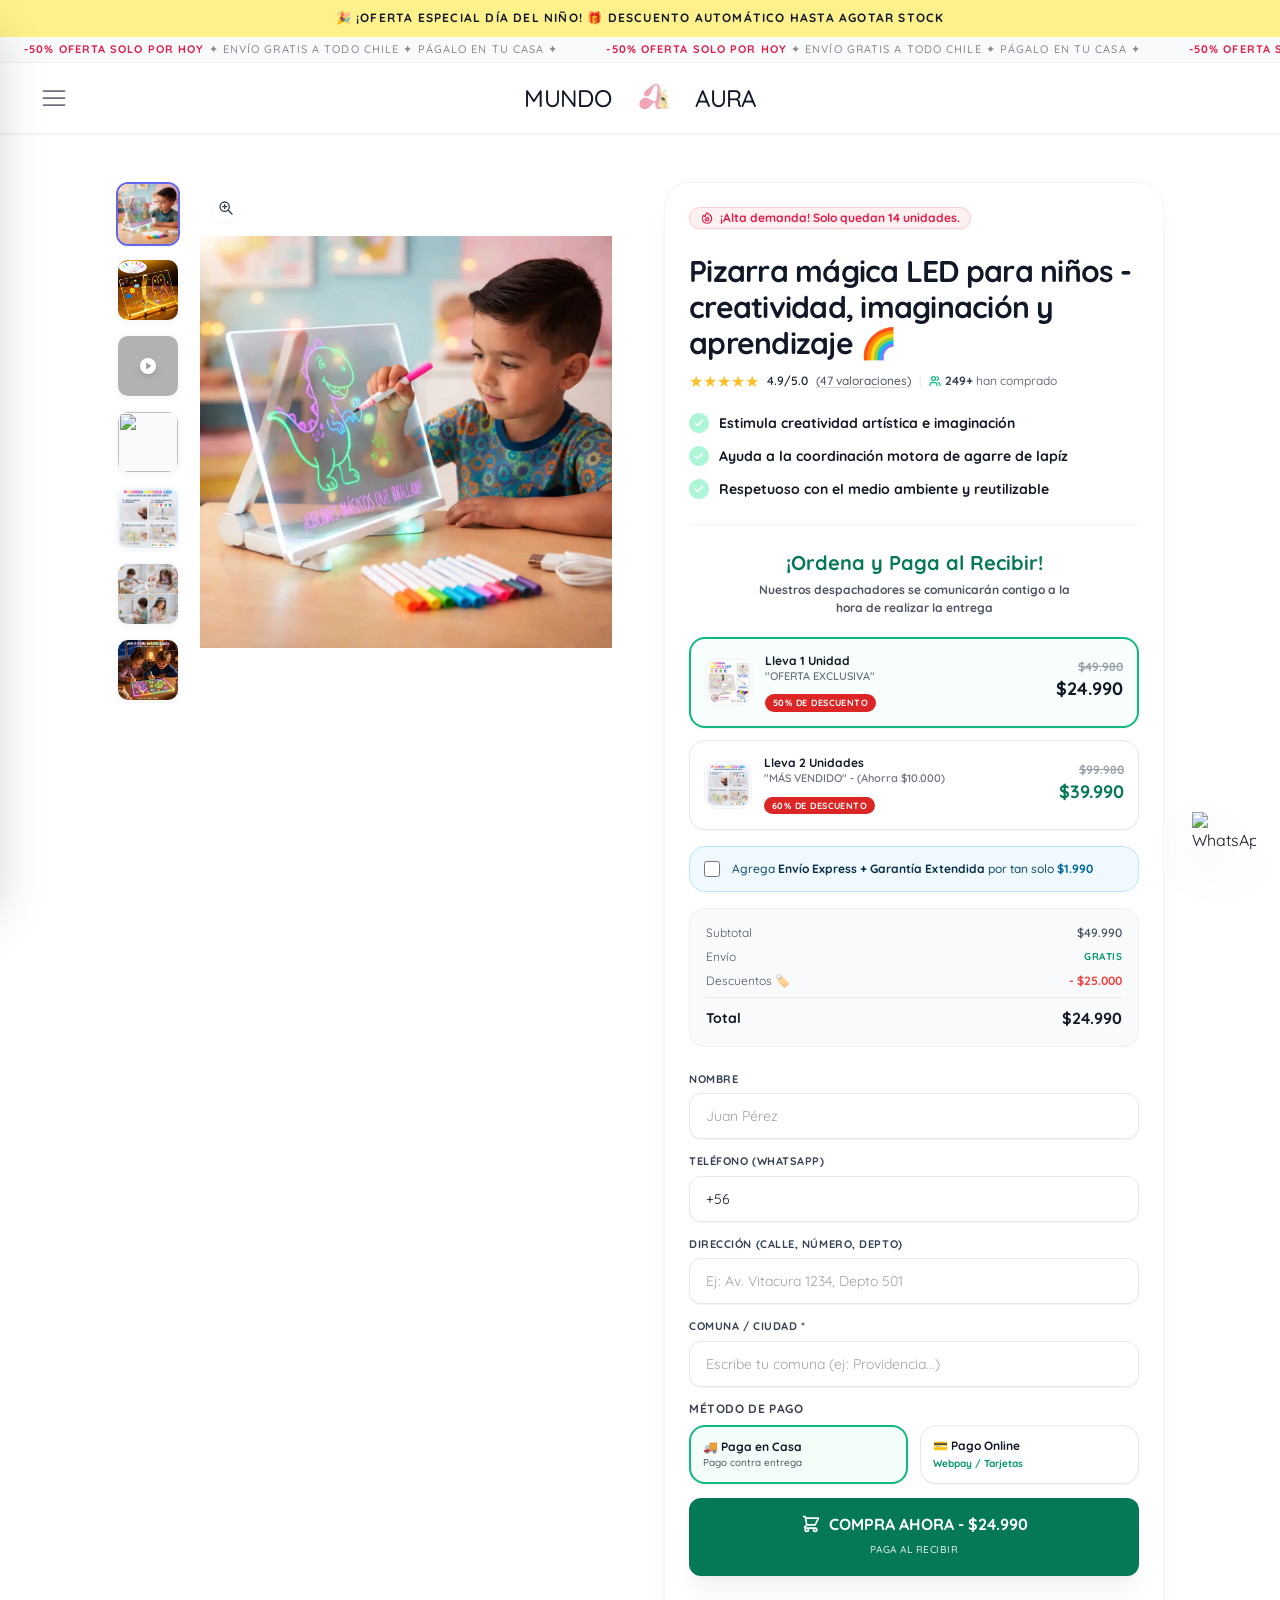
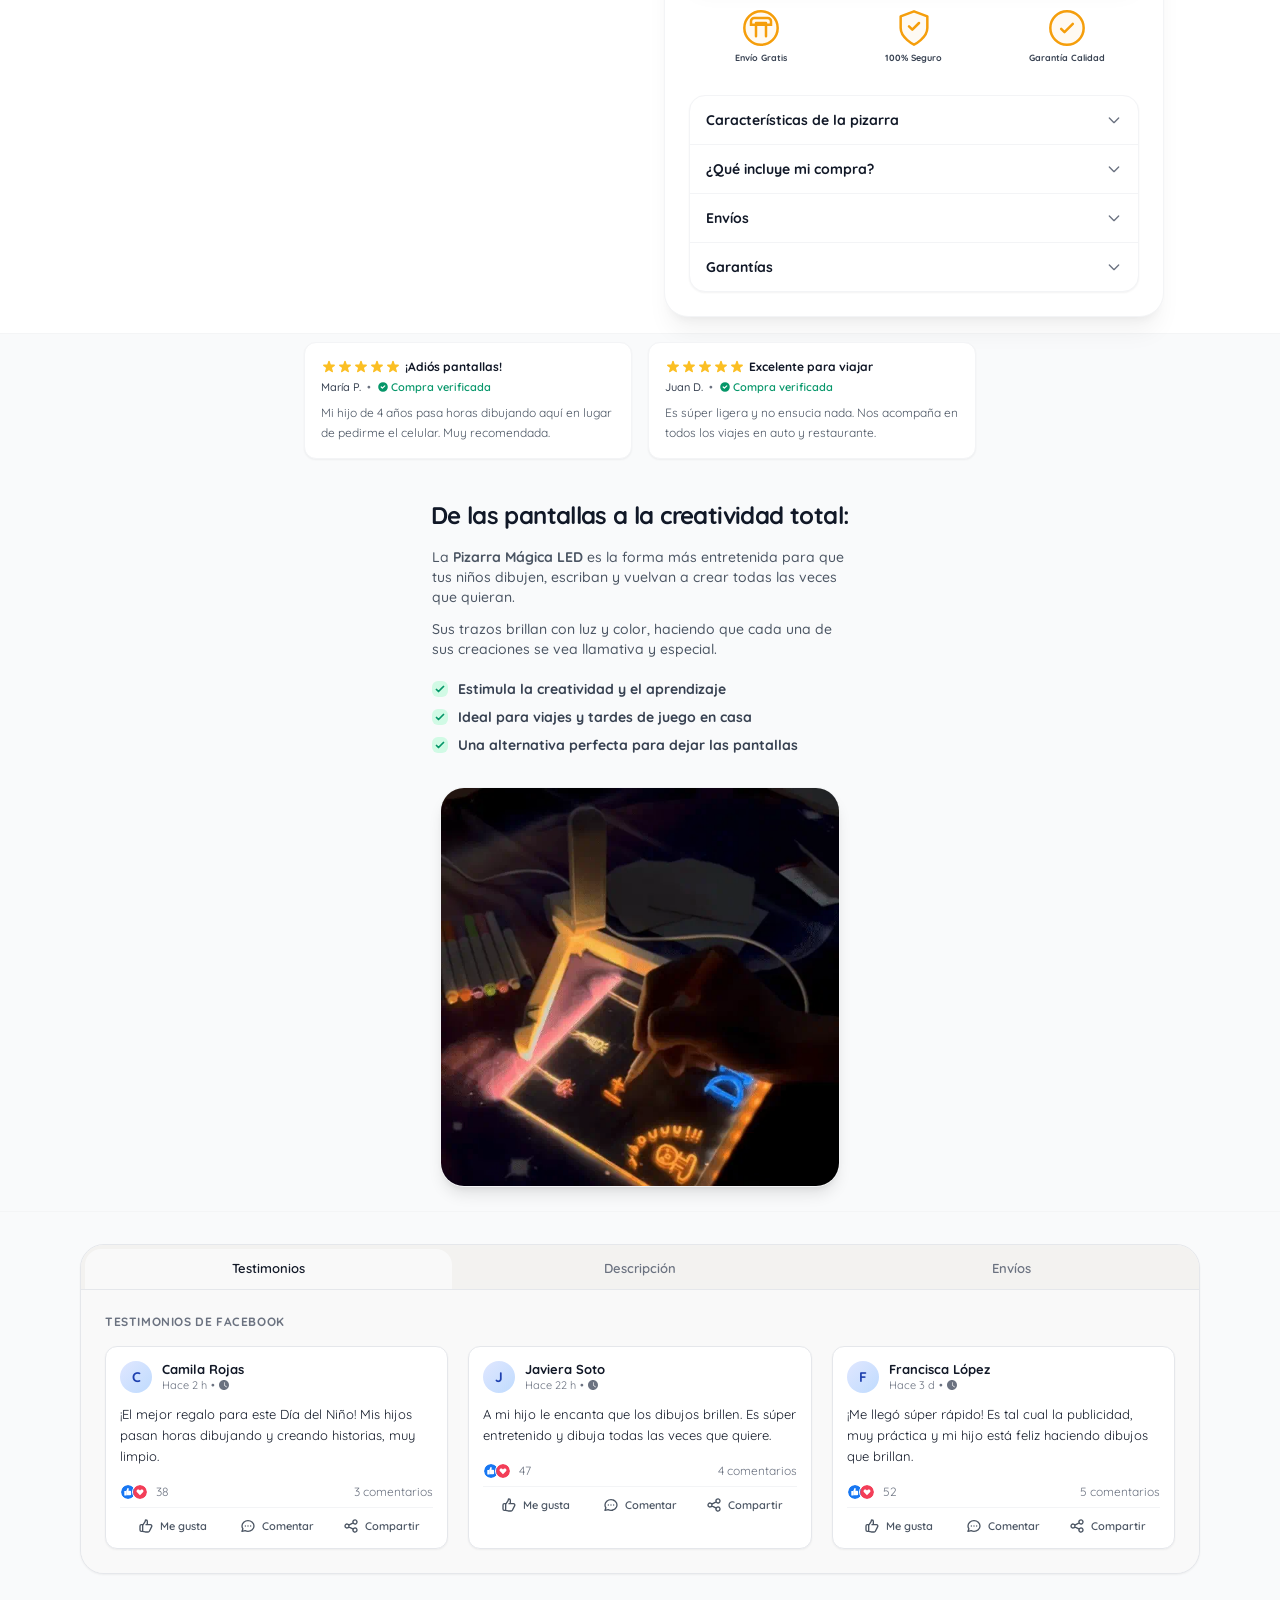
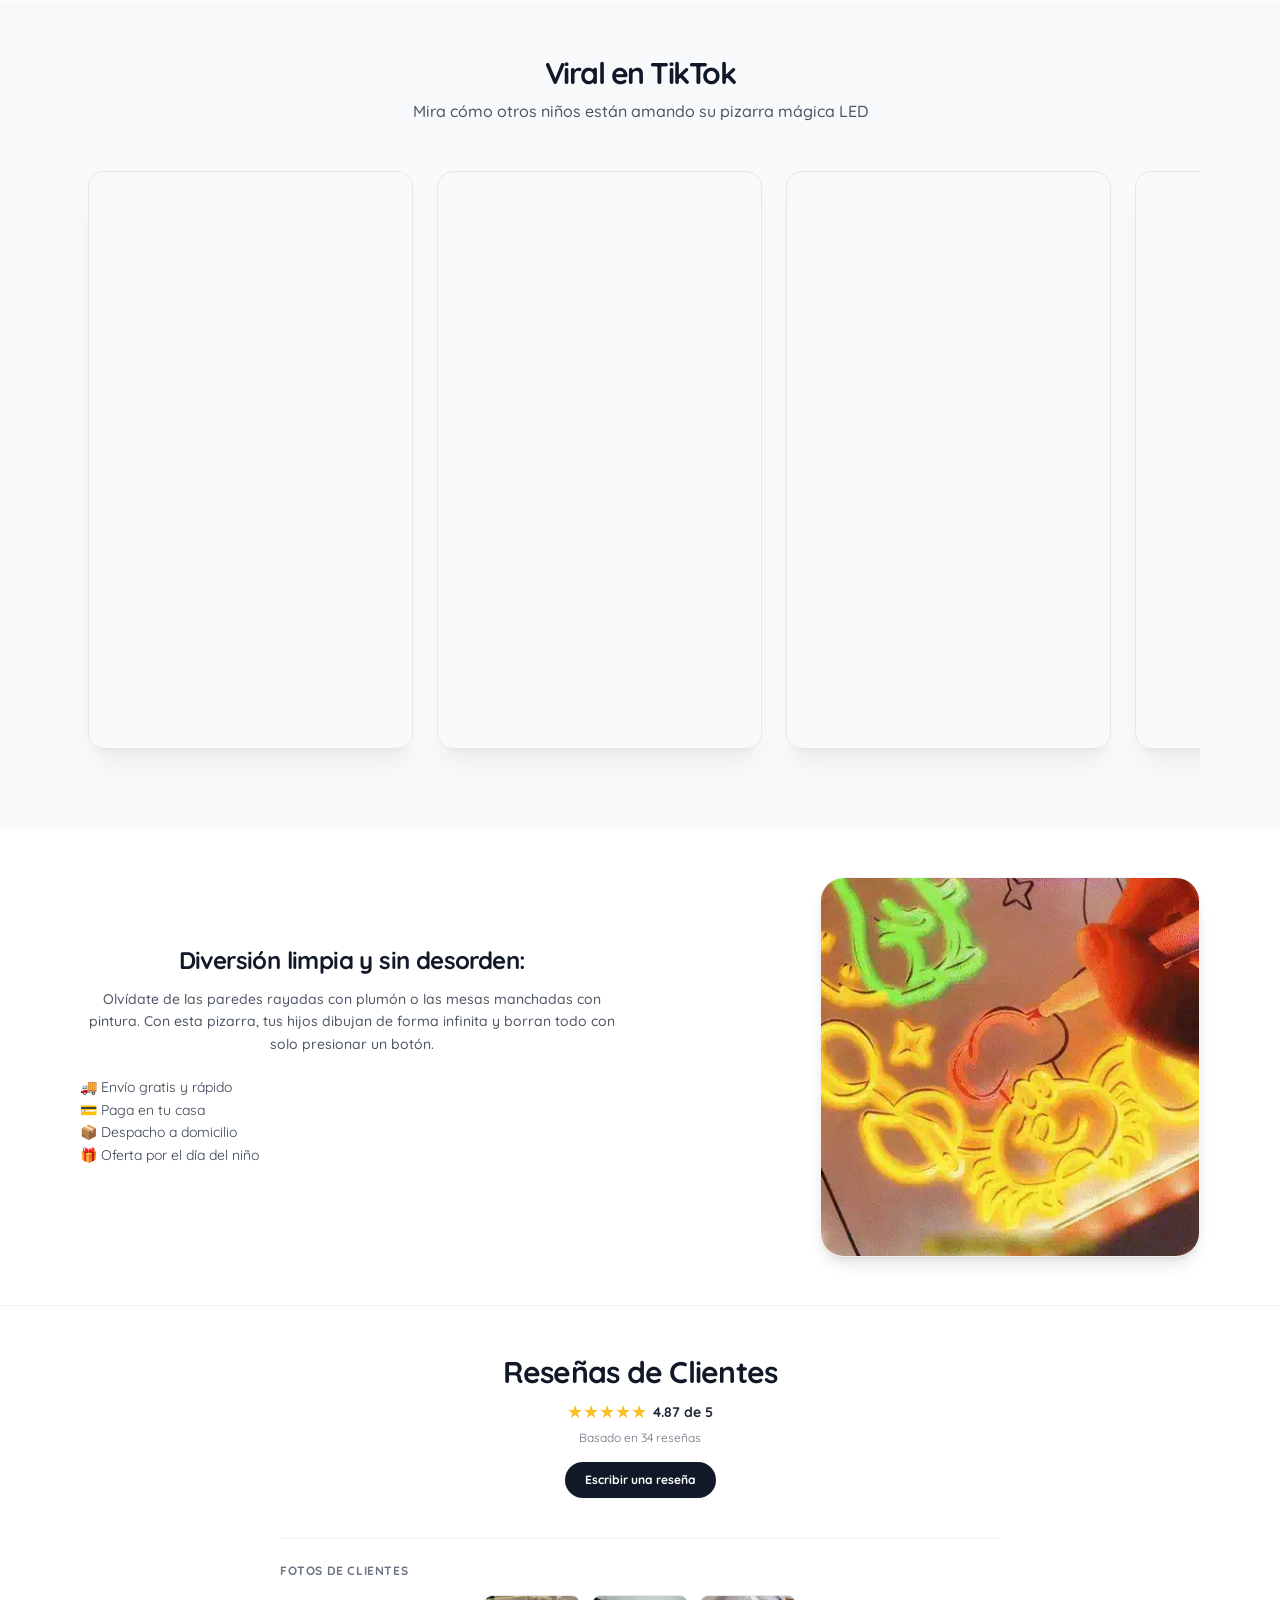
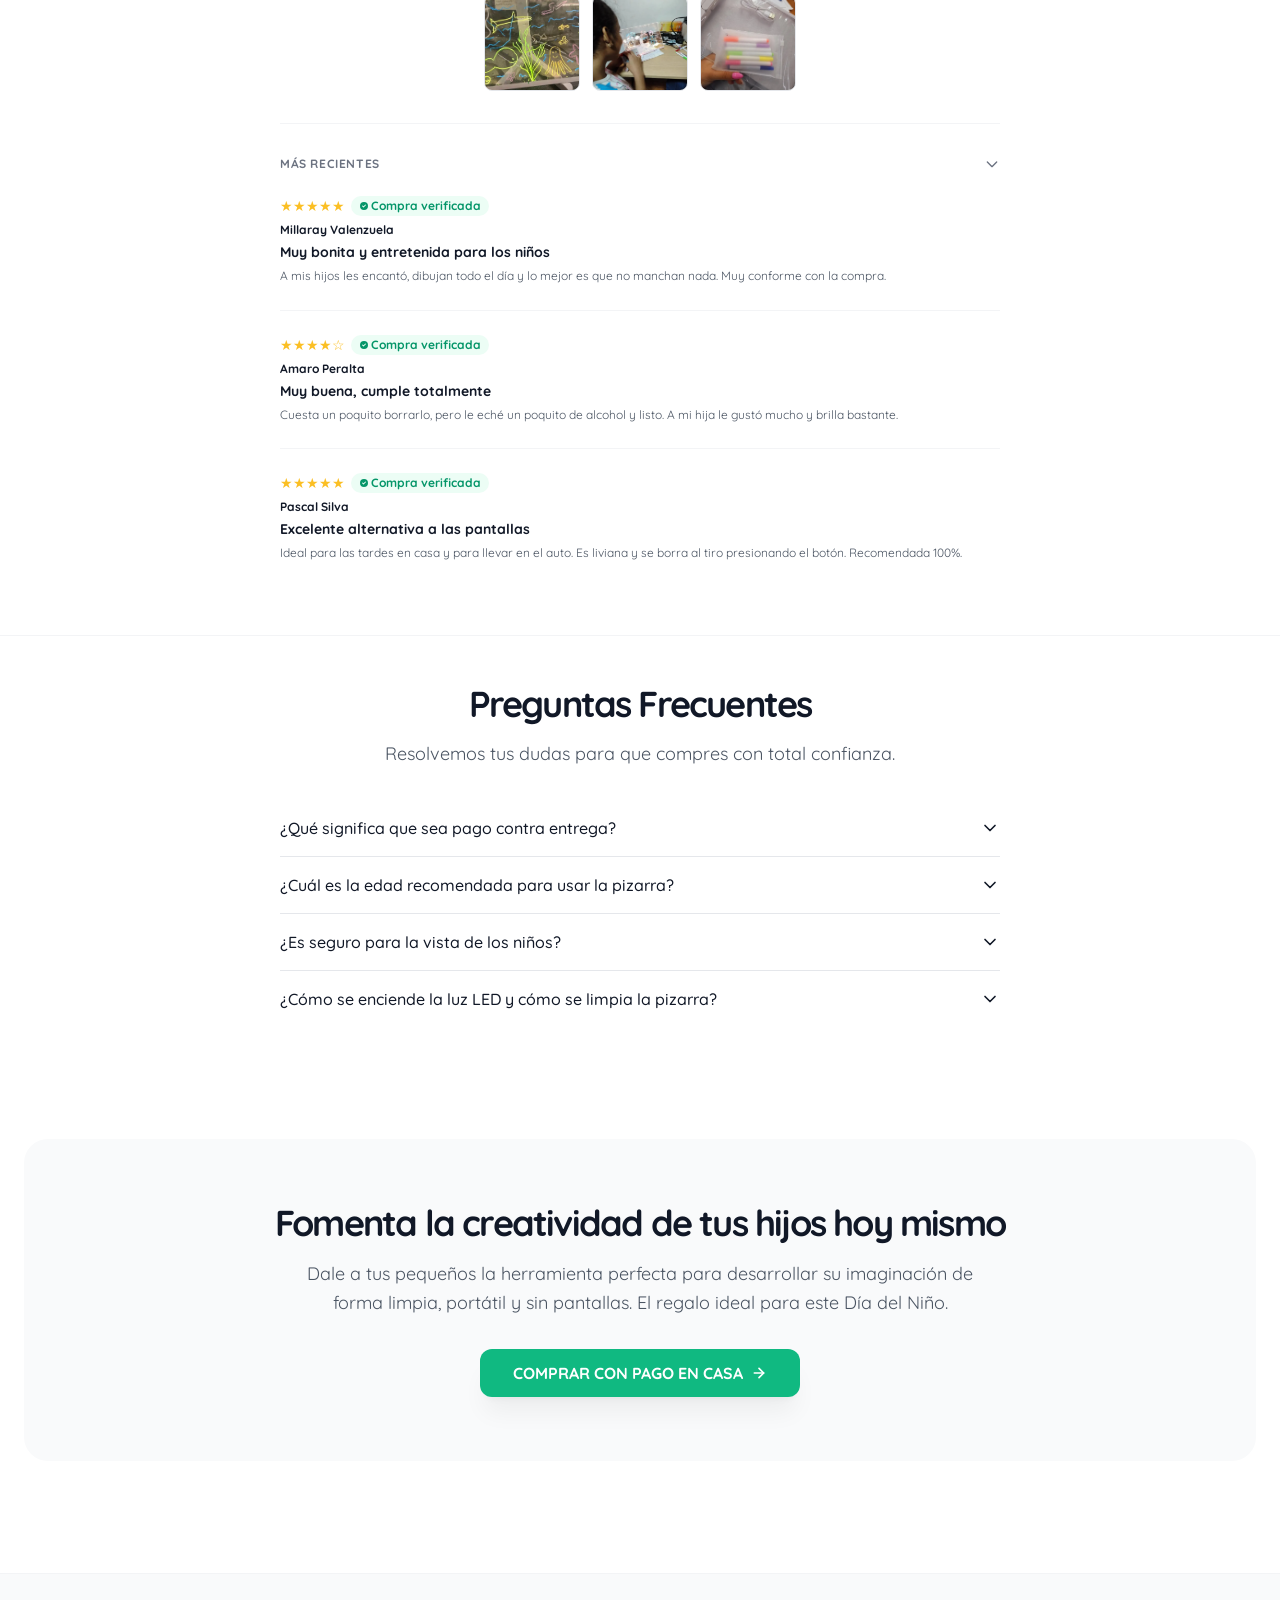
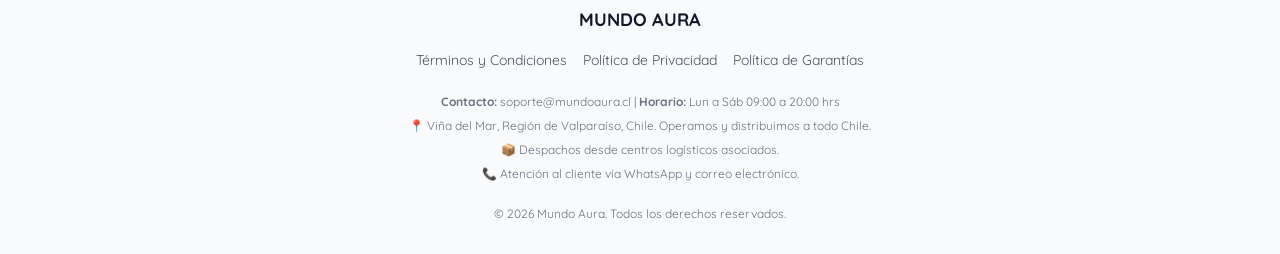
==== commit f6917f2b: "fix_pagina" ====
--- a/index.html
+++ b/index.html
@@ -219,44 +219,44 @@
                 <div class="lg:col-span-6 flex flex-col-reverse md:flex-row gap-4 w-full max-w-[500px] mx-auto lg:ml-auto lg:mr-0 min-w-0 lg:sticky lg:top-24">
                     <!-- Thumbnails (3rd item is Video) -->
                     <div id="thumbnail-container" class="flex flex-row md:flex-col gap-3 shrink-0 md:w-20 justify-start overflow-x-auto md:overflow-x-visible pb-2 md:pb-0 w-full md:w-auto">
-                        <button onclick="changeProductImage(this, 'assets/fotos producto/1.png', 0)" 
+                        <button onclick="changeProductImage(this, 'assets/fotos-producto/1.png', 0)" 
                             class="w-12 h-12 md:w-16 md:h-16 shrink-0 aspect-square bg-gray-50 rounded-xl border-2 border-indigo-500 focus:outline-none transition-all hover:bg-gray-100 overflow-hidden shadow-sm">
-                            <img src="assets/fotos producto/1.png" class="w-full h-full object-contain">
+                            <img src="assets/fotos-producto/1.png" class="w-full h-full object-contain">
                         </button>
-                        <button onclick="changeProductImage(this, 'assets/fotos producto/2.jpg', 1)" 
+                        <button onclick="changeProductImage(this, 'assets/fotos-producto/2.jpg', 1)" 
                             class="w-12 h-12 md:w-16 md:h-16 shrink-0 aspect-square bg-gray-50 rounded-xl border-2 border-transparent focus:border-indigo-500 border-gray-100 focus:outline-none transition-all hover:bg-gray-100 overflow-hidden shadow-sm">
-                            <img src="assets/fotos producto/2.jpg" class="w-full h-full object-contain">
+                            <img src="assets/fotos-producto/2.jpg" class="w-full h-full object-contain">
                         </button>
-                        <button onclick="changeProductImage(this, 'assets/fotos producto/3.mp4', 2)" 
+                        <button onclick="changeProductImage(this, 'assets/fotos-producto/3.mp4', 2)" 
                             class="w-12 h-12 md:w-16 md:h-16 shrink-0 aspect-square bg-gray-50 rounded-xl border-2 border-transparent focus:border-indigo-500 border-gray-100 focus:outline-none transition-all hover:bg-black overflow-hidden shadow-sm relative group">
-                            <video src="assets/fotos producto/3.mp4" muted playsinline preload="metadata" class="w-full h-full object-cover pointer-events-none bg-white"></video>
+                            <video src="assets/fotos-producto/3.mp4" muted playsinline webkit-playsinline preload="metadata" class="w-full h-full object-cover pointer-events-none bg-white"></video>
                             <div class="absolute inset-0 flex items-center justify-center bg-black/30">
                                 <svg class="w-5 h-5 text-white drop-shadow-md" fill="currentColor" viewBox="0 0 20 20">
                                     <path fill-rule="evenodd" d="M10 18a8 8 0 100-16 8 8 0 000 16zM9.555 7.168A1 1 0 008 8v4a1 1 0 001.555.832l3-2a1 1 0 000-1.664l-3-2z" clip-rule="evenodd"/>
                                 </svg>
                             </div>
                         </button>
-                        <button onclick="changeProductImage(this, 'assets/fotos producto/3.png', 3)" 
+                        <button onclick="changeProductImage(this, 'assets/fotos-producto/3.png', 3)" 
                             class="w-12 h-12 md:w-16 md:h-16 shrink-0 aspect-square bg-gray-50 rounded-xl border-2 border-transparent focus:border-indigo-500 border-gray-100 focus:outline-none transition-all hover:bg-gray-100 overflow-hidden shadow-sm">
-                            <img src="assets/fotos producto/3.png" class="w-full h-full object-contain">
+                            <img src="assets/fotos-producto/3.png" class="w-full h-full object-contain">
                         </button>
-                        <button onclick="changeProductImage(this, 'assets/fotos producto/4.jpg', 4)" 
+                        <button onclick="changeProductImage(this, 'assets/fotos-producto/4.jpg', 4)" 
                             class="w-12 h-12 md:w-16 md:h-16 shrink-0 aspect-square bg-gray-50 rounded-xl border-2 border-transparent focus:border-indigo-500 border-gray-100 focus:outline-none transition-all hover:bg-gray-100 overflow-hidden shadow-sm">
-                            <img src="assets/fotos producto/4.jpg" class="w-full h-full object-contain">
+                            <img src="assets/fotos-producto/4.jpg" class="w-full h-full object-contain">
                         </button>
-                        <button onclick="changeProductImage(this, 'assets/fotos producto/5.jpg', 5)" 
+                        <button onclick="changeProductImage(this, 'assets/fotos-producto/5.jpg', 5)" 
                             class="w-12 h-12 md:w-16 md:h-16 shrink-0 aspect-square bg-gray-50 rounded-xl border-2 border-transparent focus:border-indigo-500 border-gray-100 focus:outline-none transition-all hover:bg-gray-100 overflow-hidden shadow-sm">
-                            <img src="assets/fotos producto/5.jpg" class="w-full h-full object-contain">
+                            <img src="assets/fotos-producto/5.jpg" class="w-full h-full object-contain">
                         </button>
-                        <button onclick="changeProductImage(this, 'assets/fotos producto/6.jpg', 6)" 
+                        <button onclick="changeProductImage(this, 'assets/fotos-producto/6.jpg', 6)" 
                             class="w-12 h-12 md:w-16 md:h-16 shrink-0 aspect-square bg-gray-50 rounded-xl border-2 border-transparent focus:border-indigo-500 border-gray-100 focus:outline-none transition-all hover:bg-gray-100 overflow-hidden shadow-sm">
-                            <img src="assets/fotos producto/6.jpg" class="w-full h-full object-contain">
+                            <img src="assets/fotos-producto/6.jpg" class="w-full h-full object-contain">
                         </button>
                     </div>
                     <!-- Main Carousel (Optimized muted video + images) -->
                     <div id="product-carousel" class="flex gap-4 overflow-x-auto snap-x snap-mandatory scrollbar-none w-full min-w-0 pb-2 md:pb-0 select-none cursor-grab active:cursor-grabbing px-1">
                         <div class="w-[88%] md:w-full shrink-0 snap-center aspect-square flex items-center justify-center rounded-2xl overflow-hidden bg-white relative group">
-                            <img src="assets/fotos producto/1.png" class="w-full h-full object-contain pointer-events-none">
+                            <img src="assets/fotos-producto/1.png" class="w-full h-full object-contain pointer-events-none">
                             <div class="absolute top-3 left-3 bg-white/90 backdrop-blur-sm p-1.5 rounded-full shadow-sm">
                                 <svg class="w-4 h-4 text-gray-700" fill="none" stroke="currentColor" stroke-width="2" viewBox="0 0 24 24">
                                     <path stroke-linecap="round" stroke-linejoin="round" d="M21 21l-6-6m2-5a7 7 0 11-14 0 7 7 0 0114 0zM10 7v6m3-3H7"></path>
@@ -264,7 +264,7 @@
                             </div>
                         </div>
                         <div class="w-[88%] md:w-full shrink-0 snap-center aspect-square flex items-center justify-center rounded-2xl overflow-hidden bg-white relative group">
-                            <img src="assets/fotos producto/2.jpg" class="w-full h-full object-contain pointer-events-none">
+                            <img src="assets/fotos-producto/2.jpg" class="w-full h-full object-contain pointer-events-none">
                             <div class="absolute top-3 left-3 bg-white/90 backdrop-blur-sm p-1.5 rounded-full shadow-sm">
                                 <svg class="w-4 h-4 text-gray-700" fill="none" stroke="currentColor" stroke-width="2" viewBox="0 0 24 24">
                                     <path stroke-linecap="round" stroke-linejoin="round" d="M21 21l-6-6m2-5a7 7 0 11-14 0 7 7 0 0114 0zM10 7v6m3-3H7"></path>
@@ -272,7 +272,7 @@
                             </div>
                         </div>
                         <div class="w-[88%] md:w-full shrink-0 snap-center aspect-square flex items-center justify-center rounded-2xl overflow-hidden bg-white relative group">
-                            <video src="assets/fotos producto/3.mp4" autoplay loop muted playsinline webkit-playsinline preload="auto" class="w-full h-full object-contain pointer-events-none bg-white"></video>
+                            <video src="assets/fotos-producto/3.mp4" autoplay loop muted playsinline webkit-playsinline preload="auto" class="w-full h-full object-contain pointer-events-none bg-white"></video>
                             <div class="absolute top-3 left-3 bg-white/90 backdrop-blur-sm px-2.5 py-1 rounded-full text-gray-700 text-[10px] font-bold flex items-center gap-1.5 shadow-sm">
                                 <svg class="w-3.5 h-3.5 text-emerald-600 fill-current" viewBox="0 0 20 20">
                                     <path fill-rule="evenodd" d="M10 18a8 8 0 100-16 8 8 0 000 16zM9.555 7.168A1 1 0 008 8v4a1 1 0 001.555.832l3-2a1 1 0 000-1.664l-3-2z" clip-rule="evenodd"/>
@@ -281,7 +281,7 @@
                             </div>
                         </div>
                         <div class="w-[88%] md:w-full shrink-0 snap-center aspect-square flex items-center justify-center rounded-2xl overflow-hidden bg-white relative group">
-                            <img src="assets/fotos producto/3.png" class="w-full h-full object-contain pointer-events-none">
+                            <img src="assets/fotos-producto/3.png" class="w-full h-full object-contain pointer-events-none">
                             <div class="absolute top-3 left-3 bg-white/90 backdrop-blur-sm p-1.5 rounded-full shadow-sm">
                                 <svg class="w-4 h-4 text-gray-700" fill="none" stroke="currentColor" stroke-width="2" viewBox="0 0 24 24">
                                     <path stroke-linecap="round" stroke-linejoin="round" d="M21 21l-6-6m2-5a7 7 0 11-14 0 7 7 0 0114 0zM10 7v6m3-3H7"></path>
@@ -289,7 +289,7 @@
                             </div>
                         </div>
                         <div class="w-[88%] md:w-full shrink-0 snap-center aspect-square flex items-center justify-center rounded-2xl overflow-hidden bg-white relative group">
-                            <img src="assets/fotos producto/4.jpg" class="w-full h-full object-contain pointer-events-none">
+                            <img src="assets/fotos-producto/4.jpg" class="w-full h-full object-contain pointer-events-none">
                             <div class="absolute top-3 left-3 bg-white/90 backdrop-blur-sm p-1.5 rounded-full shadow-sm">
                                 <svg class="w-4 h-4 text-gray-700" fill="none" stroke="currentColor" stroke-width="2" viewBox="0 0 24 24">
                                     <path stroke-linecap="round" stroke-linejoin="round" d="M21 21l-6-6m2-5a7 7 0 11-14 0 7 7 0 0114 0zM10 7v6m3-3H7"></path>
@@ -297,7 +297,7 @@
                             </div>
                         </div>
                         <div class="w-[88%] md:w-full shrink-0 snap-center aspect-square flex items-center justify-center rounded-2xl overflow-hidden bg-white relative group">
-                            <img src="assets/fotos producto/5.jpg" class="w-full h-full object-contain pointer-events-none">
+                            <img src="assets/fotos-producto/5.jpg" class="w-full h-full object-contain pointer-events-none">
                             <div class="absolute top-3 left-3 bg-white/90 backdrop-blur-sm p-1.5 rounded-full shadow-sm">
                                 <svg class="w-4 h-4 text-gray-700" fill="none" stroke="currentColor" stroke-width="2" viewBox="0 0 24 24">
                                     <path stroke-linecap="round" stroke-linejoin="round" d="M21 21l-6-6m2-5a7 7 0 11-14 0 7 7 0 0114 0zM10 7v6m3-3H7"></path>
@@ -305,7 +305,7 @@
                             </div>
                         </div>
                         <div class="w-[88%] md:w-full shrink-0 snap-center aspect-square flex items-center justify-center rounded-2xl overflow-hidden bg-white relative group">
-                            <img src="assets/fotos producto/6.jpg" class="w-full h-full object-contain pointer-events-none">
+                            <img src="assets/fotos-producto/6.jpg" class="w-full h-full object-contain pointer-events-none">
                             <div class="absolute top-3 left-3 bg-white/90 backdrop-blur-sm p-1.5 rounded-full shadow-sm">
                                 <svg class="w-4 h-4 text-gray-700" fill="none" stroke="currentColor" stroke-width="2" viewBox="0 0 24 24">
                                     <path stroke-linecap="round" stroke-linejoin="round" d="M21 21l-6-6m2-5a7 7 0 11-14 0 7 7 0 0114 0zM10 7v6m3-3H7"></path>
@@ -405,7 +405,7 @@
                                     class="relative flex items-center justify-between border-2 border-emerald-500 rounded-2xl p-3.5 cursor-pointer bg-emerald-50/40 transition-all shadow-sm select-none hover:border-emerald-500">
                                     <input type="radio" name="promo" value="1" class="hidden" checked>
                                     <div class="flex items-center gap-3">
-                                        <img src="assets/fotos producto/1.webp" alt="1 Unidad" class="w-12 h-12 rounded-xl object-contain bg-gray-50 border border-gray-100 p-0.5" loading="lazy" decoding="async">
+                                        <img src="assets/fotos-producto/1.webp" alt="1 Unidad" class="w-12 h-12 rounded-xl object-contain bg-gray-50 border border-gray-100 p-0.5" loading="lazy" decoding="async">
                                         <div class="text-left">
                                             <span class="block text-xs font-bold text-gray-900 leading-tight">Lleva 1 Unidad</span>
                                             <span class="block text-[11px] font-semibold text-gray-500 mb-1">"OFERTA EXCLUSIVA"</span>
@@ -423,7 +423,7 @@
                                     class="relative flex items-center justify-between border border-gray-200 rounded-2xl p-3.5 cursor-pointer bg-white transition-all shadow-sm select-none hover:border-emerald-300">
                                     <input type="radio" name="promo" value="2" class="hidden">
                                     <div class="flex items-center gap-3">
-                                        <img src="assets/fotos producto/2.webp" alt="2 Unidades" class="w-12 h-12 rounded-xl object-contain bg-gray-50 border border-gray-100 p-0.5" loading="lazy" decoding="async">
+                                        <img src="assets/fotos-producto/2.webp" alt="2 Unidades" class="w-12 h-12 rounded-xl object-contain bg-gray-50 border border-gray-100 p-0.5" loading="lazy" decoding="async">
                                         <div class="text-left">
                                             <span class="block text-xs font-bold text-gray-900 leading-tight">Lleva 2 Unidades</span>
                                             <span class="block text-[11px] font-semibold text-gray-500 mb-1">"MÁS VENDIDO" - (Ahorra $10.000)</span>
@@ -1183,27 +1183,19 @@
                         class="flex overflow-x-auto gap-4 md:gap-6 snap-x snap-mandatory pb-8 pt-4 px-2 -mx-2 hide-scrollbar">
                         <!-- Video 1 -->
                         <div class="flex-none w-[280px] md:w-[325px] snap-center shrink-0">
-                            <video preload="none" playsinline src="assets/videos tik tok/WhatsApp Video 2026-07-21 at 17.09.34.mp4" autoplay loop
-                                muted playsinline class="w-full rounded-2xl shadow-xl border border-gray-200"
-                                style="aspect-ratio: 9/16; object-fit: cover;"></video>
+                            <video preload="metadata" playsinline webkit-playsinline muted autoplay loop src="assets/videos-tiktok/tiktok-1.mp4" class="w-full rounded-2xl shadow-xl border border-gray-200" style="aspect-ratio: 9/16; object-fit: cover;"></video>
                         </div>
                         <!-- Video 2 -->
                         <div class="flex-none w-[280px] md:w-[325px] snap-center shrink-0">
-                            <video preload="none" playsinline src="assets/videos tik tok/WhatsApp Video 2026-07-21 at 17.12.25.mp4" autoplay
-                                loop muted playsinline class="w-full rounded-2xl shadow-xl border border-gray-200"
-                                style="aspect-ratio: 9/16; object-fit: cover;"></video>
+                            <video preload="metadata" playsinline webkit-playsinline muted autoplay loop src="assets/videos-tiktok/tiktok-2.mp4" class="w-full rounded-2xl shadow-xl border border-gray-200" style="aspect-ratio: 9/16; object-fit: cover;"></video>
                         </div>
                         <!-- Video 3 -->
                         <div class="flex-none w-[280px] md:w-[325px] snap-center shrink-0">
-                            <video preload="none" playsinline src="assets/videos tik tok/WhatsApp Video 2026-07-21 at 17.12.42.mp4" autoplay loop
-                                muted playsinline class="w-full rounded-2xl shadow-xl border border-gray-200"
-                                style="aspect-ratio: 9/16; object-fit: cover;"></video>
+                            <video preload="metadata" playsinline webkit-playsinline muted autoplay loop src="assets/videos-tiktok/tiktok-3.mp4" class="w-full rounded-2xl shadow-xl border border-gray-200" style="aspect-ratio: 9/16; object-fit: cover;"></video>
                         </div>
                         <!-- Video 4 -->
                         <div class="flex-none w-[280px] md:w-[325px] snap-center shrink-0">
-                            <video preload="none" playsinline src="assets/videos tik tok/WhatsApp Video 2026-07-21 at 17.12.52.mp4" autoplay loop
-                                muted playsinline class="w-full rounded-2xl shadow-xl border border-gray-200"
-                                style="aspect-ratio: 9/16; object-fit: cover;"></video>
+                            <video preload="metadata" playsinline webkit-playsinline muted autoplay loop src="assets/videos-tiktok/tiktok-4.mp4" class="w-full rounded-2xl shadow-xl border border-gray-200" style="aspect-ratio: 9/16; object-fit: cover;"></video>
                         </div></div>
                     </div>
                 </div>
@@ -1765,6 +1757,7 @@
                     slide.scrollIntoView({ behavior: 'smooth', block: 'nearest', inline: 'center' });
                     const vid = slide.querySelector('video');
                     if (vid) {
+                        vid.muted = true;
                         vid.play().catch(err => console.log('Video play error:', err));
                     }
                 }
@@ -1781,6 +1774,39 @@
                 btn.classList.add('border-indigo-500');
             }
         }
+
+        // Mobile Autoplay Observer for Videos
+        document.addEventListener('DOMContentLoaded', () => {
+            const allVideos = document.querySelectorAll('video');
+            allVideos.forEach(v => {
+                v.muted = true;
+                v.setAttribute('playsinline', '');
+                v.setAttribute('webkit-playsinline', '');
+            });
+
+            if ('IntersectionObserver' in window) {
+                const videoObserver = new IntersectionObserver((entries) => {
+                    entries.forEach(entry => {
+                        const video = entry.target;
+                        if (entry.isIntersecting) {
+                            video.muted = true;
+                            const playPromise = video.play();
+                            if (playPromise !== undefined) {
+                                playPromise.catch(err => {
+                                    console.log('Mobile video autoplay blocked:', err);
+                                });
+                            }
+                        } else {
+                            if (!video.paused) {
+                                video.pause();
+                            }
+                        }
+                    });
+                }, { threshold: 0.15 });
+
+                allVideos.forEach(v => videoObserver.observe(v));
+            }
+        });
 
         function openReviewLightbox(imgSrc) {
             const lightboxImg = document.getElementById('lightboxImage');
@@ -2098,6 +2124,15 @@
                 return;
             }
 
+            // Disparar evento Purchase de Meta de forma inmediata
+            if (typeof fbq === 'function') {
+                try {
+                    fbq('track', 'Purchase', { value: selectedPrice || 24990, currency: 'CLP' });
+                } catch (e) {
+                    console.warn('Error al disparar Meta Pixel Purchase:', e);
+                }
+            }
+
             // 2. Enviar directamente a Google Sheets WebApp
             fetch('https://script.google.com/macros/s/AKfycbwqZGwt4ebO8dbX01Q00IcbVgUYcLMG7sh497VHRQ1FNd59gWtKJMxZXkQXl6qSPgeRzg/exec', {
                 method: 'POST',
@@ -2143,10 +2178,6 @@
                     submitBtn.disabled = false;
 
                     document.getElementById('successModal').classList.remove('hidden');
-
-                    if (typeof fbq === 'function') {
-                        fbq('track', 'Purchase', { value: selectedPrice, currency: 'CLP' });
-                    }
 
                     if (typeof confetti === 'function') {
                         confetti({
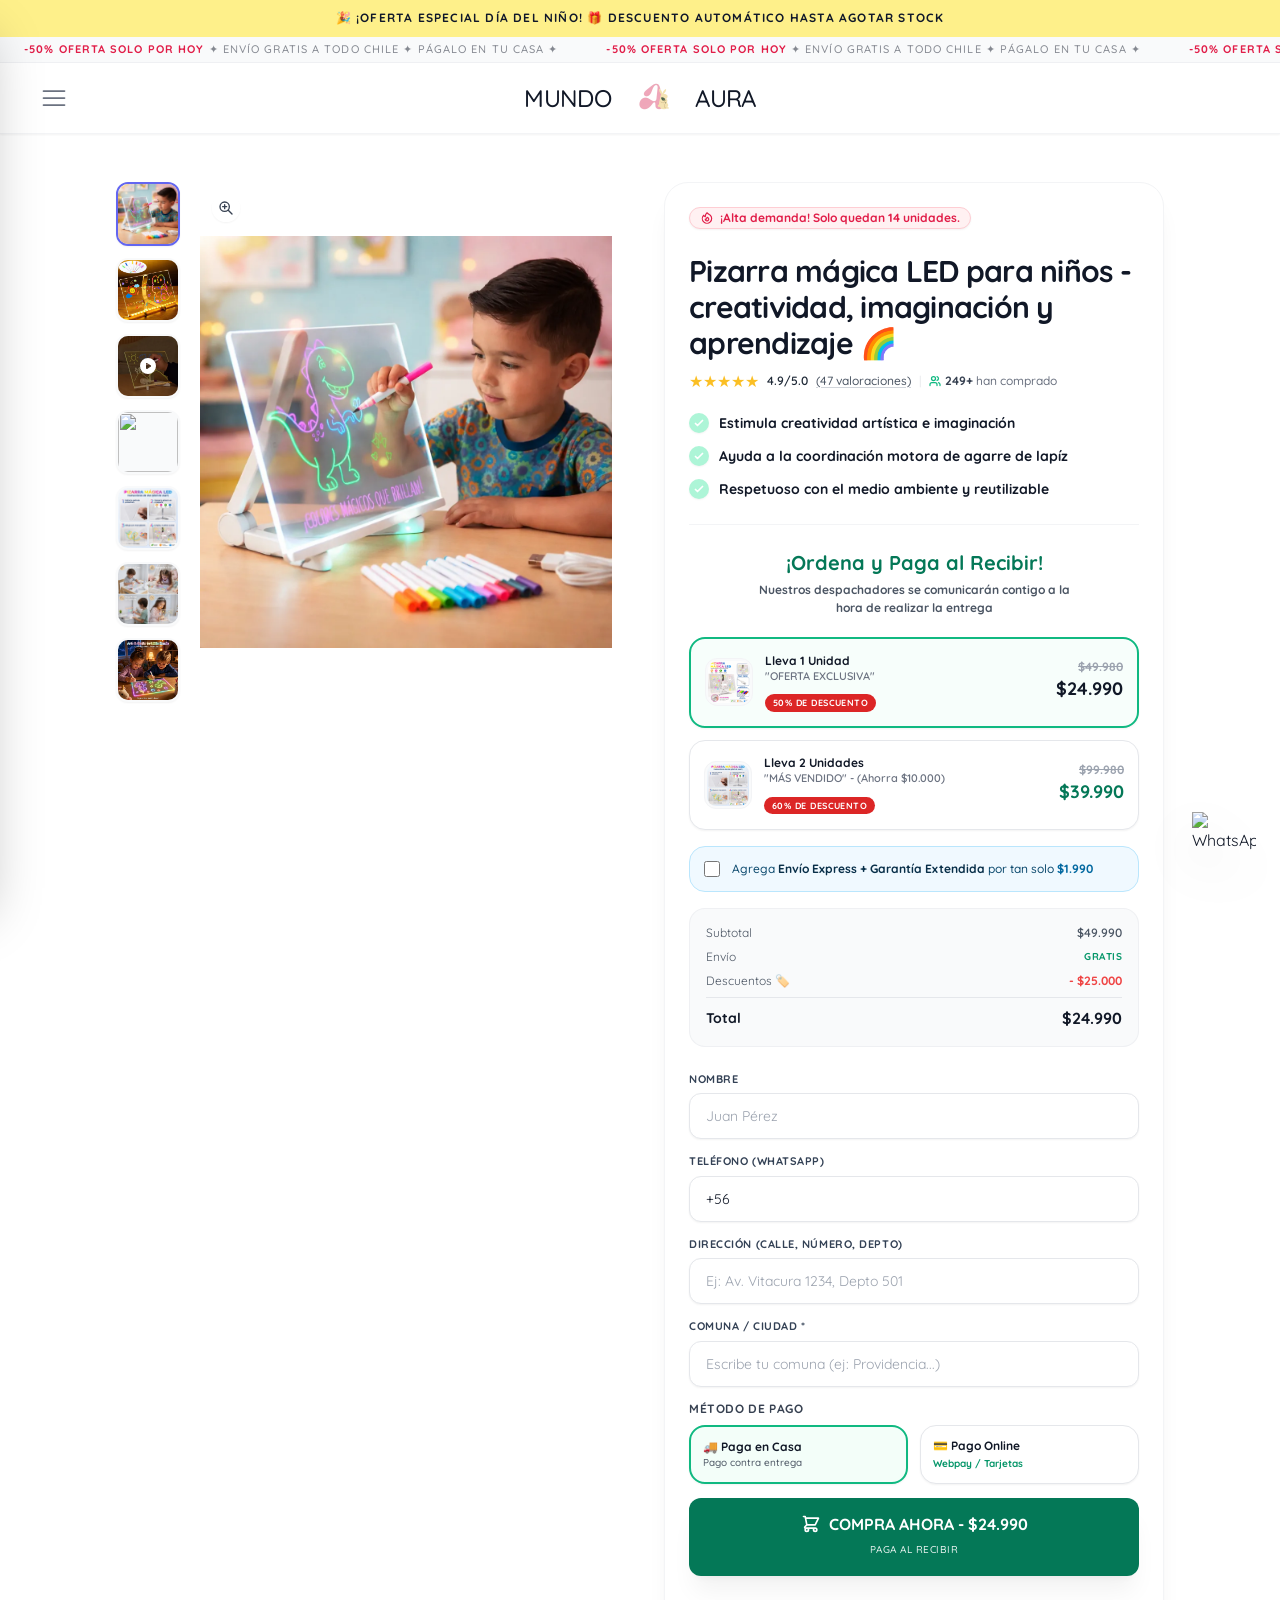
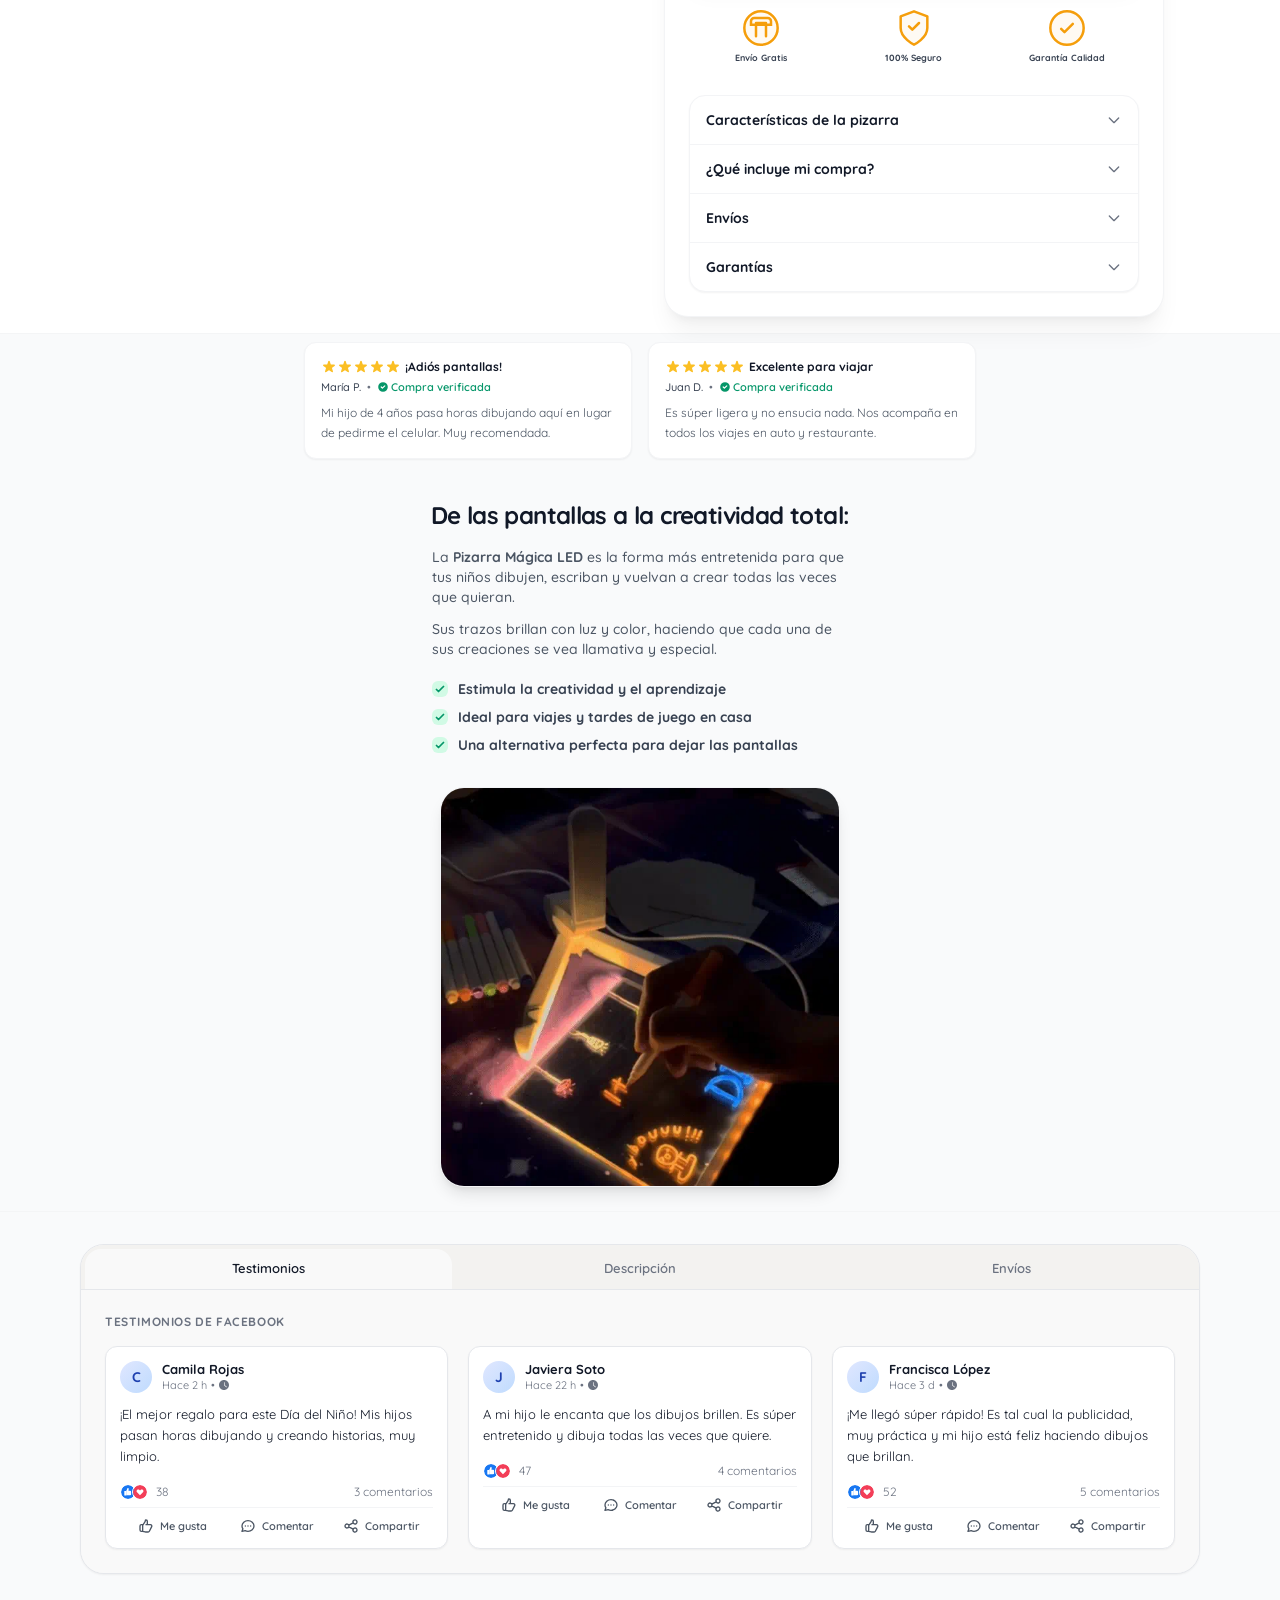
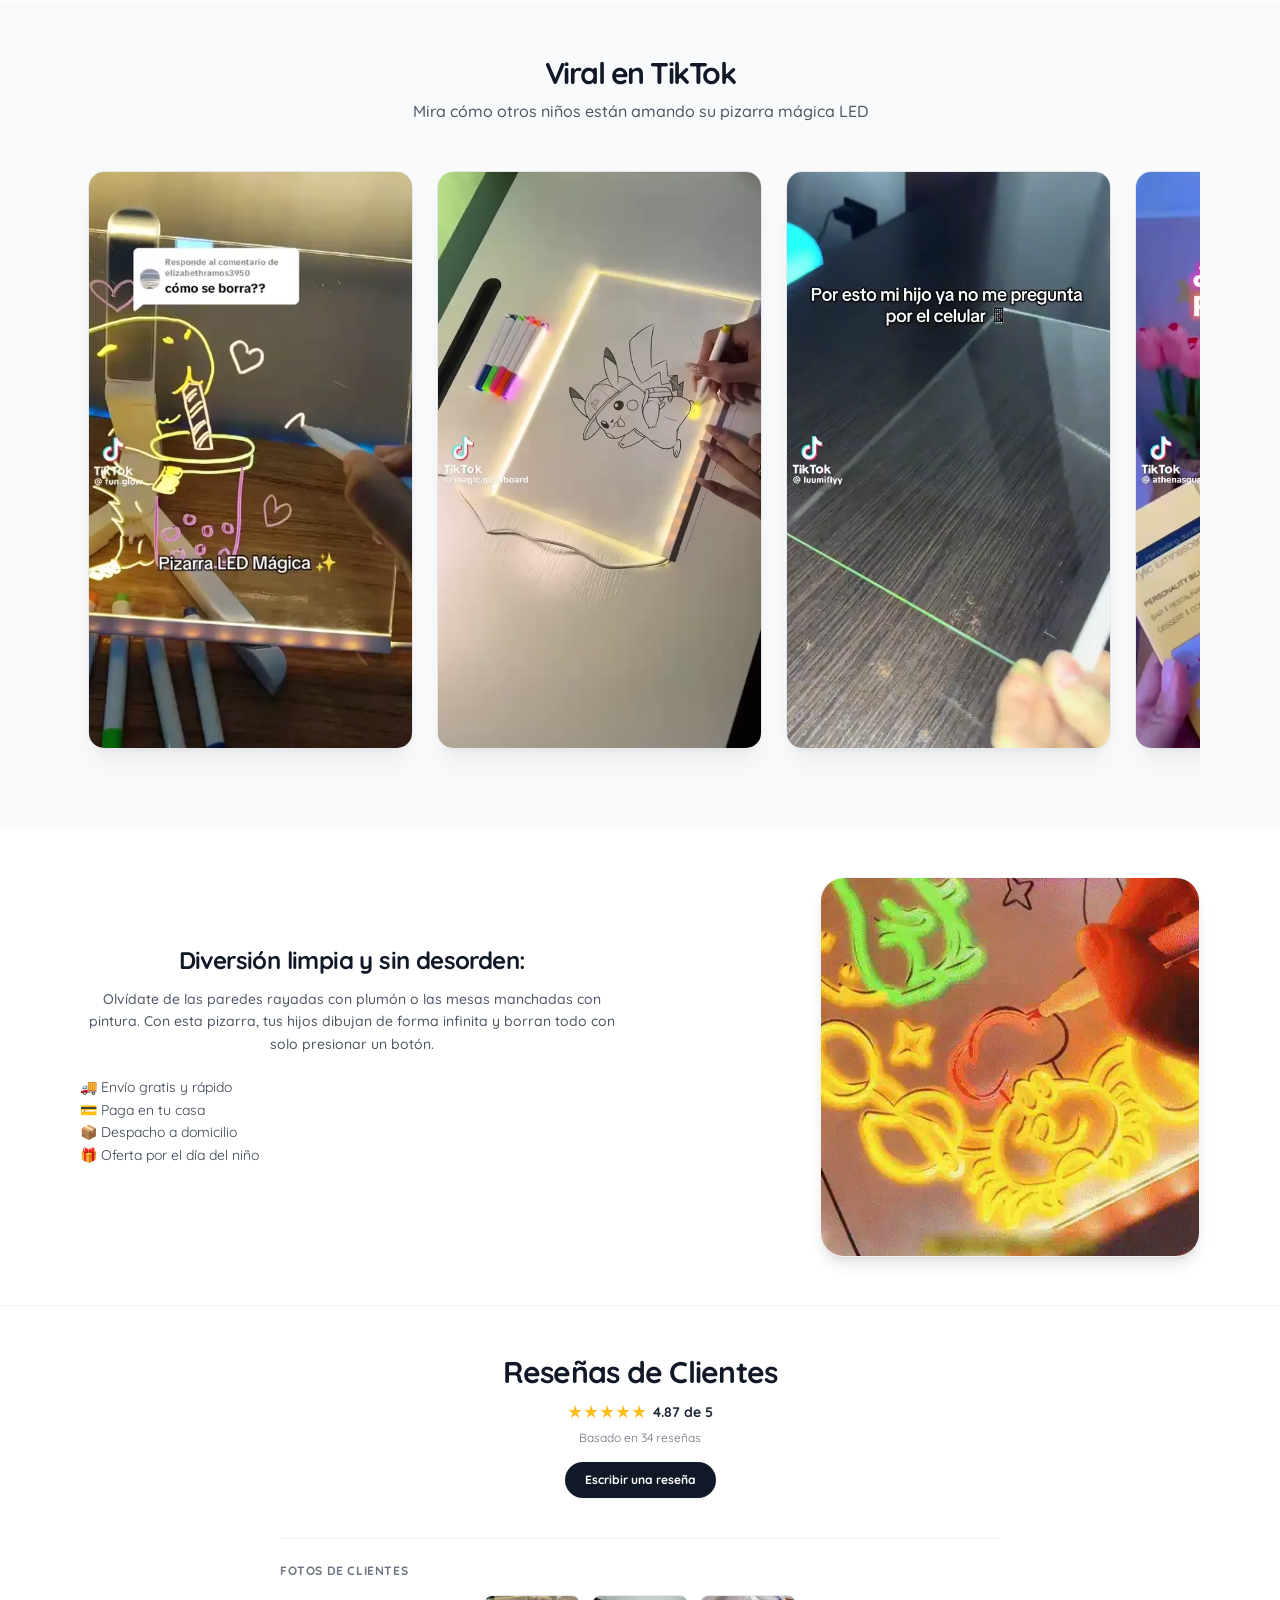
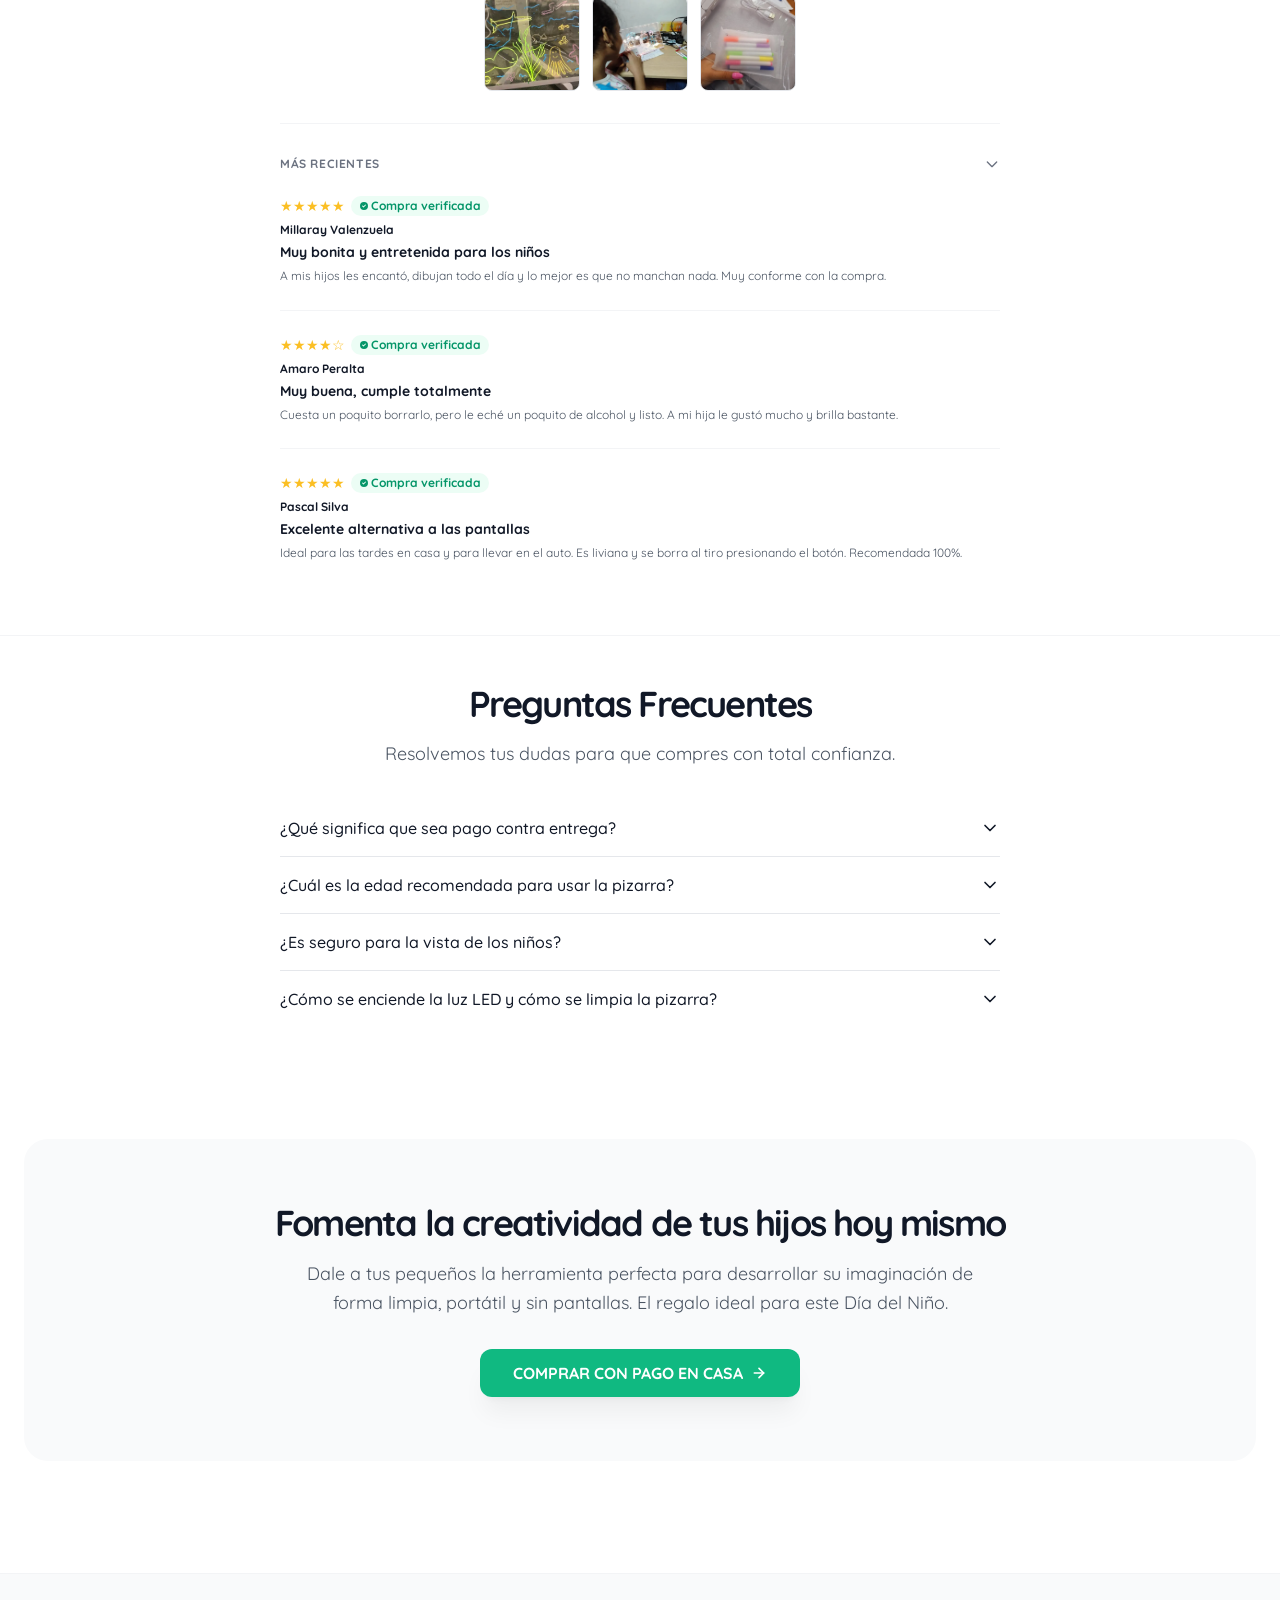
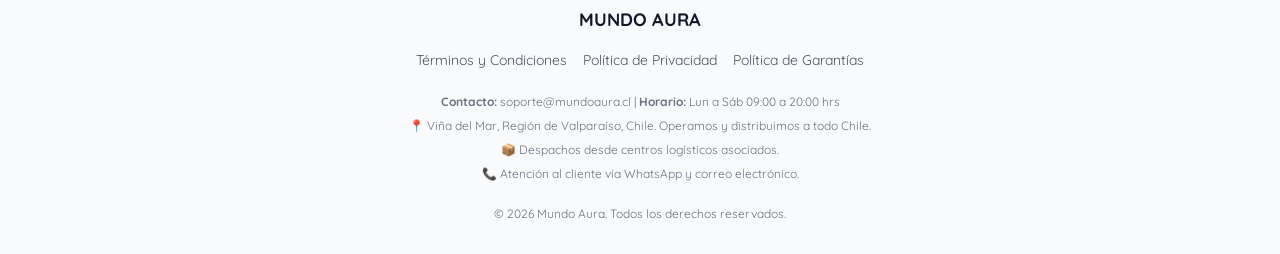
==== commit fcf98229: "fix_pagina_w" ====
--- a/index.html
+++ b/index.html
@@ -229,7 +229,7 @@
                         </button>
                         <button onclick="changeProductImage(this, 'assets/fotos-producto/3.mp4', 2)" 
                             class="w-12 h-12 md:w-16 md:h-16 shrink-0 aspect-square bg-gray-50 rounded-xl border-2 border-transparent focus:border-indigo-500 border-gray-100 focus:outline-none transition-all hover:bg-black overflow-hidden shadow-sm relative group">
-                            <video src="assets/fotos-producto/3.mp4" muted playsinline webkit-playsinline preload="metadata" class="w-full h-full object-cover pointer-events-none bg-white"></video>
+                            <video poster="assets/fotos-producto/poster-3.webp" src="assets/fotos-producto/3.mp4" muted playsinline webkit-playsinline preload="metadata" class="w-full h-full object-cover pointer-events-none bg-white"></video>
                             <div class="absolute inset-0 flex items-center justify-center bg-black/30">
                                 <svg class="w-5 h-5 text-white drop-shadow-md" fill="currentColor" viewBox="0 0 20 20">
                                     <path fill-rule="evenodd" d="M10 18a8 8 0 100-16 8 8 0 000 16zM9.555 7.168A1 1 0 008 8v4a1 1 0 001.555.832l3-2a1 1 0 000-1.664l-3-2z" clip-rule="evenodd"/>
@@ -272,7 +272,7 @@
                             </div>
                         </div>
                         <div class="w-[88%] md:w-full shrink-0 snap-center aspect-square flex items-center justify-center rounded-2xl overflow-hidden bg-white relative group">
-                            <video src="assets/fotos-producto/3.mp4" autoplay loop muted playsinline webkit-playsinline preload="auto" class="w-full h-full object-contain pointer-events-none bg-white"></video>
+                            <video poster="assets/fotos-producto/poster-3.webp" src="assets/fotos-producto/3.mp4" autoplay loop muted playsinline webkit-playsinline preload="auto" class="w-full h-full object-contain pointer-events-none bg-white"></video>
                             <div class="absolute top-3 left-3 bg-white/90 backdrop-blur-sm px-2.5 py-1 rounded-full text-gray-700 text-[10px] font-bold flex items-center gap-1.5 shadow-sm">
                                 <svg class="w-3.5 h-3.5 text-emerald-600 fill-current" viewBox="0 0 20 20">
                                     <path fill-rule="evenodd" d="M10 18a8 8 0 100-16 8 8 0 000 16zM9.555 7.168A1 1 0 008 8v4a1 1 0 001.555.832l3-2a1 1 0 000-1.664l-3-2z" clip-rule="evenodd"/>
@@ -1183,19 +1183,19 @@
                         class="flex overflow-x-auto gap-4 md:gap-6 snap-x snap-mandatory pb-8 pt-4 px-2 -mx-2 hide-scrollbar">
                         <!-- Video 1 -->
                         <div class="flex-none w-[280px] md:w-[325px] snap-center shrink-0">
-                            <video preload="metadata" playsinline webkit-playsinline muted autoplay loop src="assets/videos-tiktok/tiktok-1.mp4" class="w-full rounded-2xl shadow-xl border border-gray-200" style="aspect-ratio: 9/16; object-fit: cover;"></video>
+                            <video poster="assets/videos-tiktok/poster-1.webp" preload="auto" playsinline webkit-playsinline muted autoplay loop src="assets/videos-tiktok/tiktok-1.mp4" class="w-full rounded-2xl shadow-xl border border-gray-200" style="aspect-ratio: 9/16; object-fit: cover;"></video>
                         </div>
                         <!-- Video 2 -->
                         <div class="flex-none w-[280px] md:w-[325px] snap-center shrink-0">
-                            <video preload="metadata" playsinline webkit-playsinline muted autoplay loop src="assets/videos-tiktok/tiktok-2.mp4" class="w-full rounded-2xl shadow-xl border border-gray-200" style="aspect-ratio: 9/16; object-fit: cover;"></video>
+                            <video poster="assets/videos-tiktok/poster-2.webp" preload="auto" playsinline webkit-playsinline muted autoplay loop src="assets/videos-tiktok/tiktok-2.mp4" class="w-full rounded-2xl shadow-xl border border-gray-200" style="aspect-ratio: 9/16; object-fit: cover;"></video>
                         </div>
                         <!-- Video 3 -->
                         <div class="flex-none w-[280px] md:w-[325px] snap-center shrink-0">
-                            <video preload="metadata" playsinline webkit-playsinline muted autoplay loop src="assets/videos-tiktok/tiktok-3.mp4" class="w-full rounded-2xl shadow-xl border border-gray-200" style="aspect-ratio: 9/16; object-fit: cover;"></video>
+                            <video poster="assets/videos-tiktok/poster-3.webp" preload="auto" playsinline webkit-playsinline muted autoplay loop src="assets/videos-tiktok/tiktok-3.mp4" class="w-full rounded-2xl shadow-xl border border-gray-200" style="aspect-ratio: 9/16; object-fit: cover;"></video>
                         </div>
                         <!-- Video 4 -->
                         <div class="flex-none w-[280px] md:w-[325px] snap-center shrink-0">
-                            <video preload="metadata" playsinline webkit-playsinline muted autoplay loop src="assets/videos-tiktok/tiktok-4.mp4" class="w-full rounded-2xl shadow-xl border border-gray-200" style="aspect-ratio: 9/16; object-fit: cover;"></video>
+                            <video poster="assets/videos-tiktok/poster-4.webp" preload="auto" playsinline webkit-playsinline muted autoplay loop src="assets/videos-tiktok/tiktok-4.mp4" class="w-full rounded-2xl shadow-xl border border-gray-200" style="aspect-ratio: 9/16; object-fit: cover;"></video>
                         </div></div>
                     </div>
                 </div>
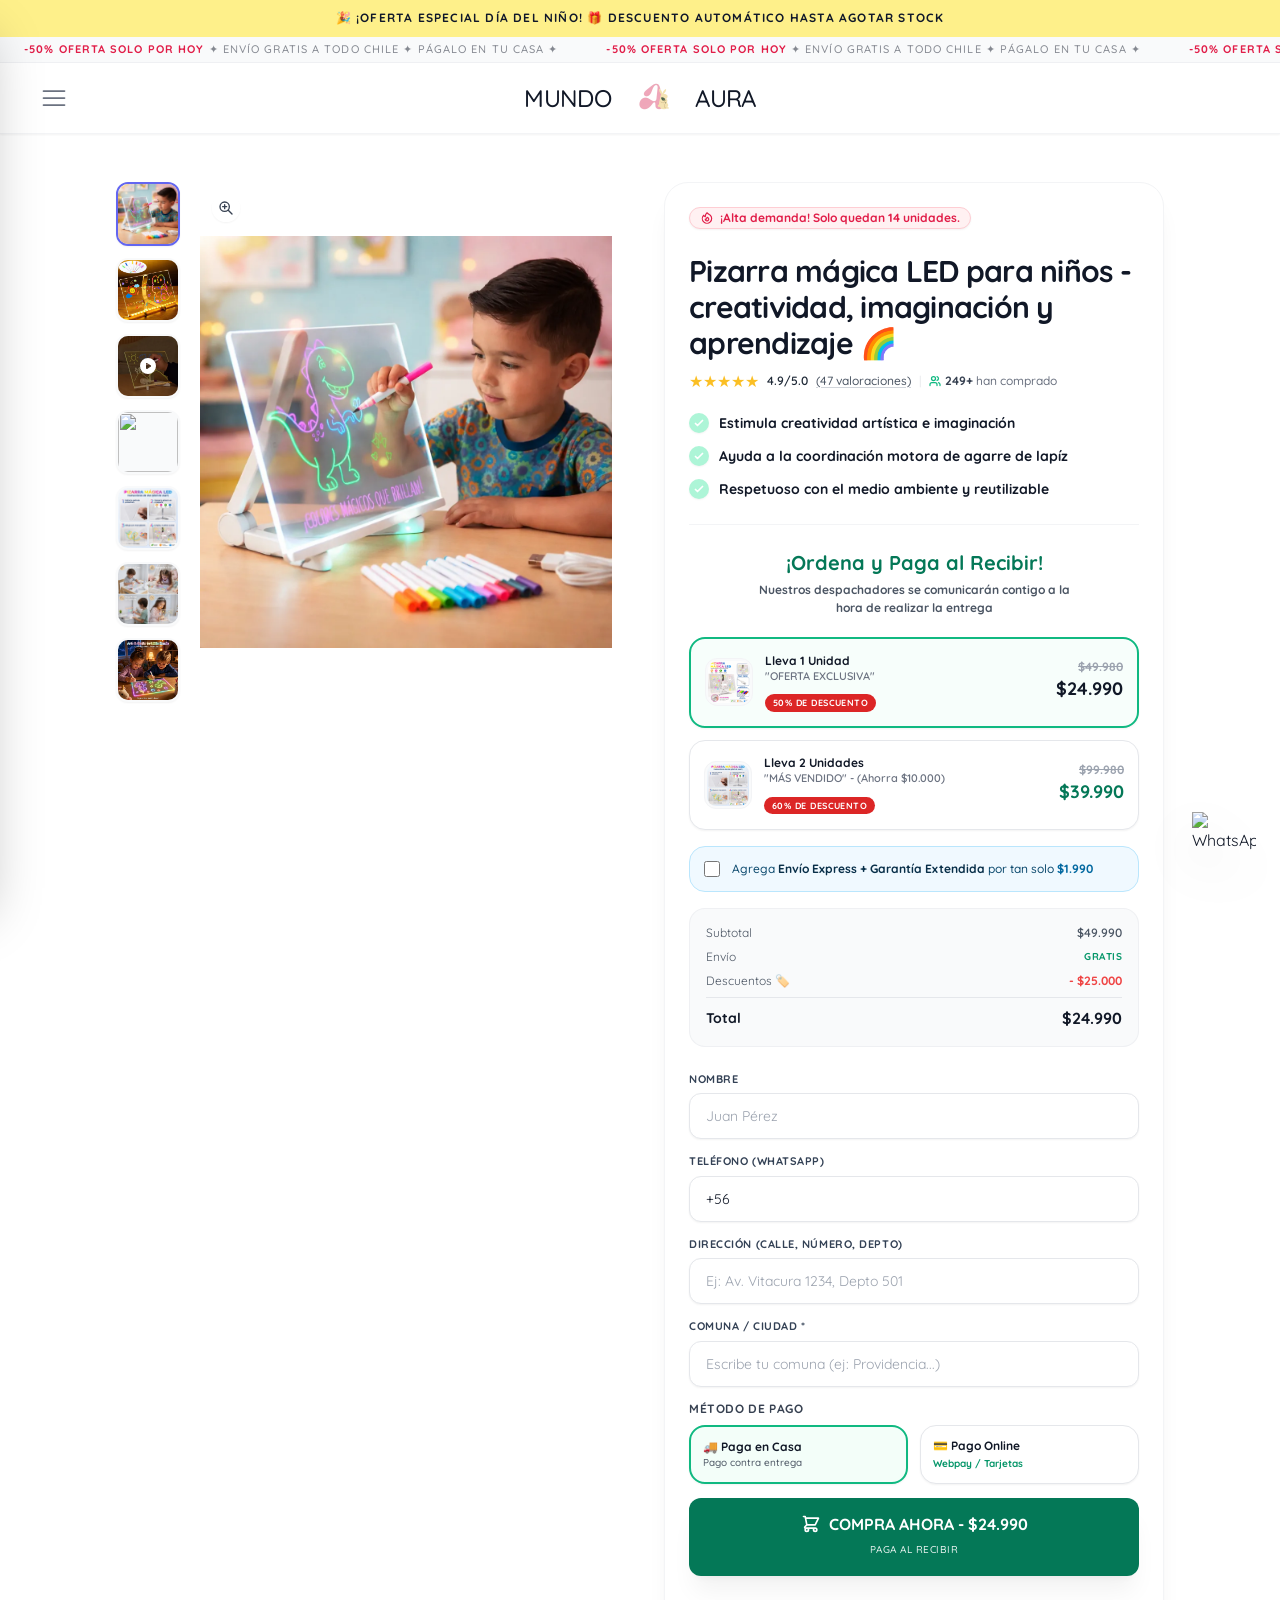
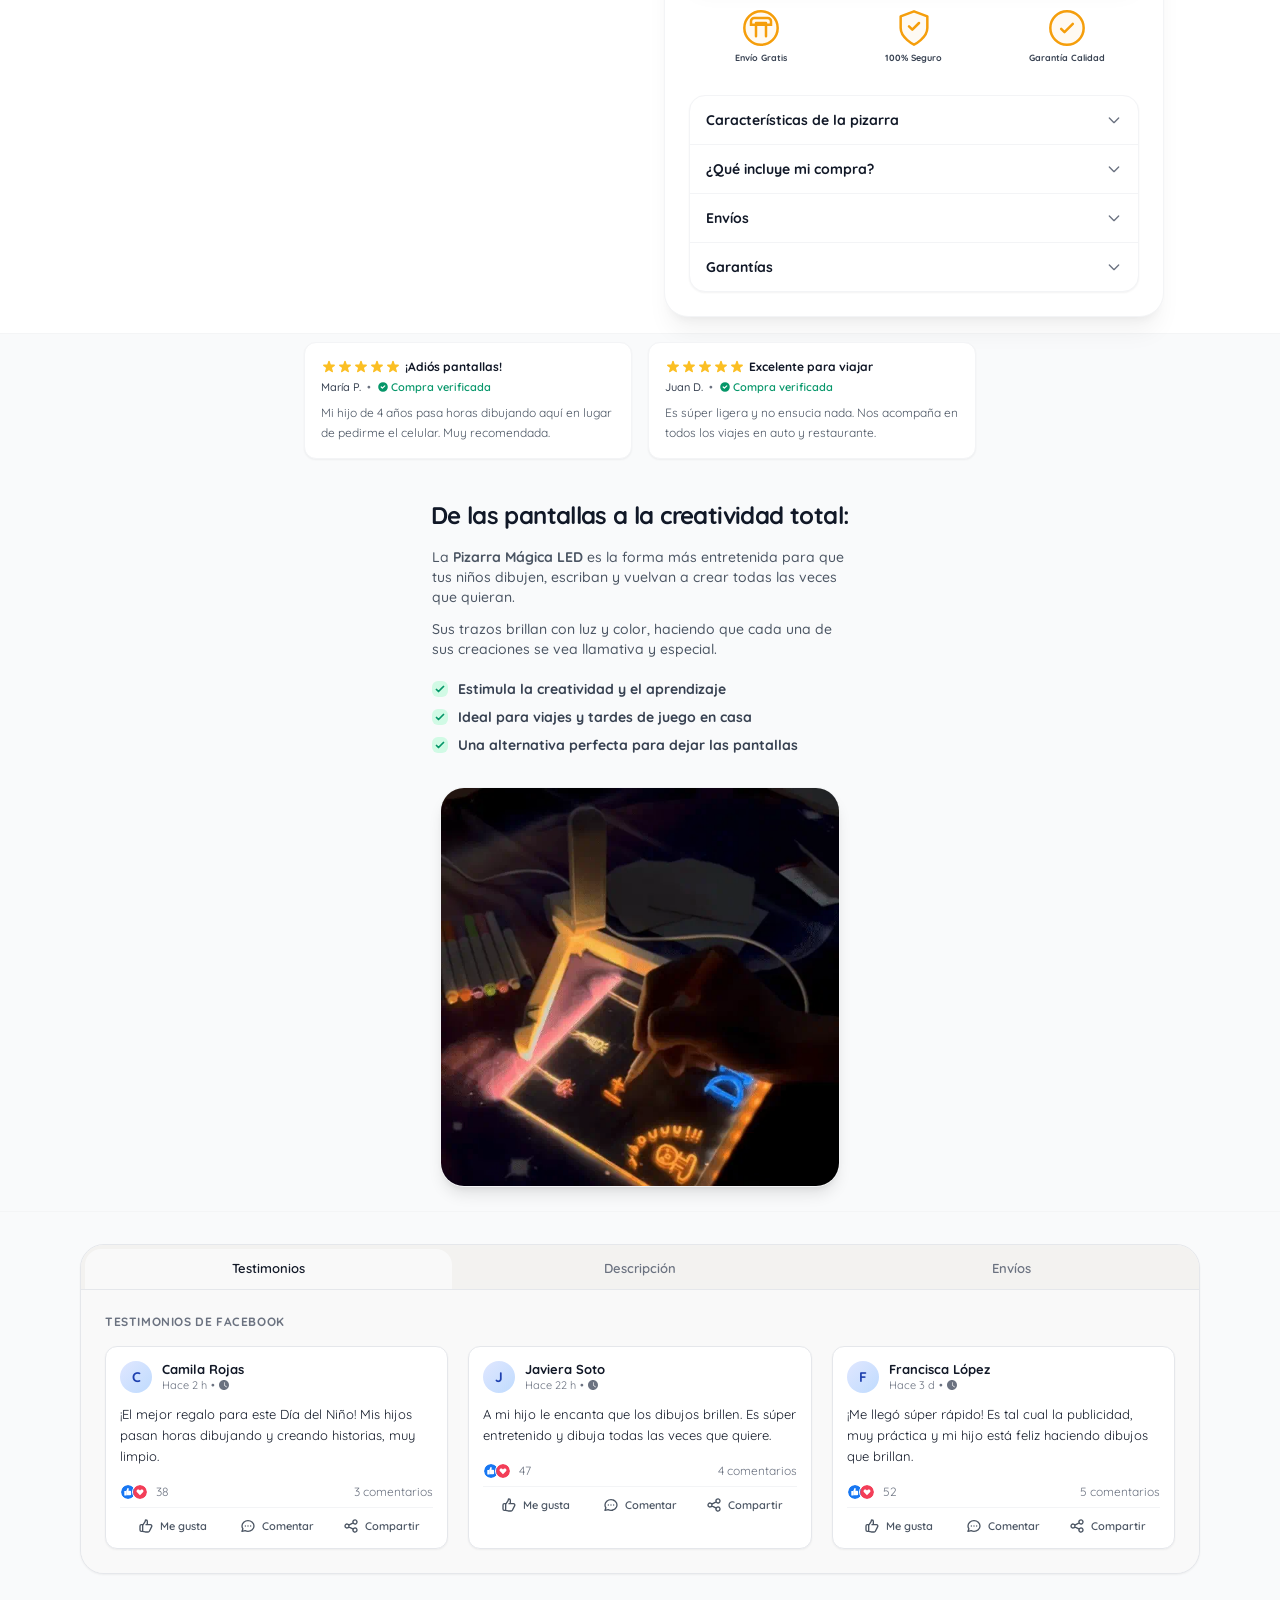
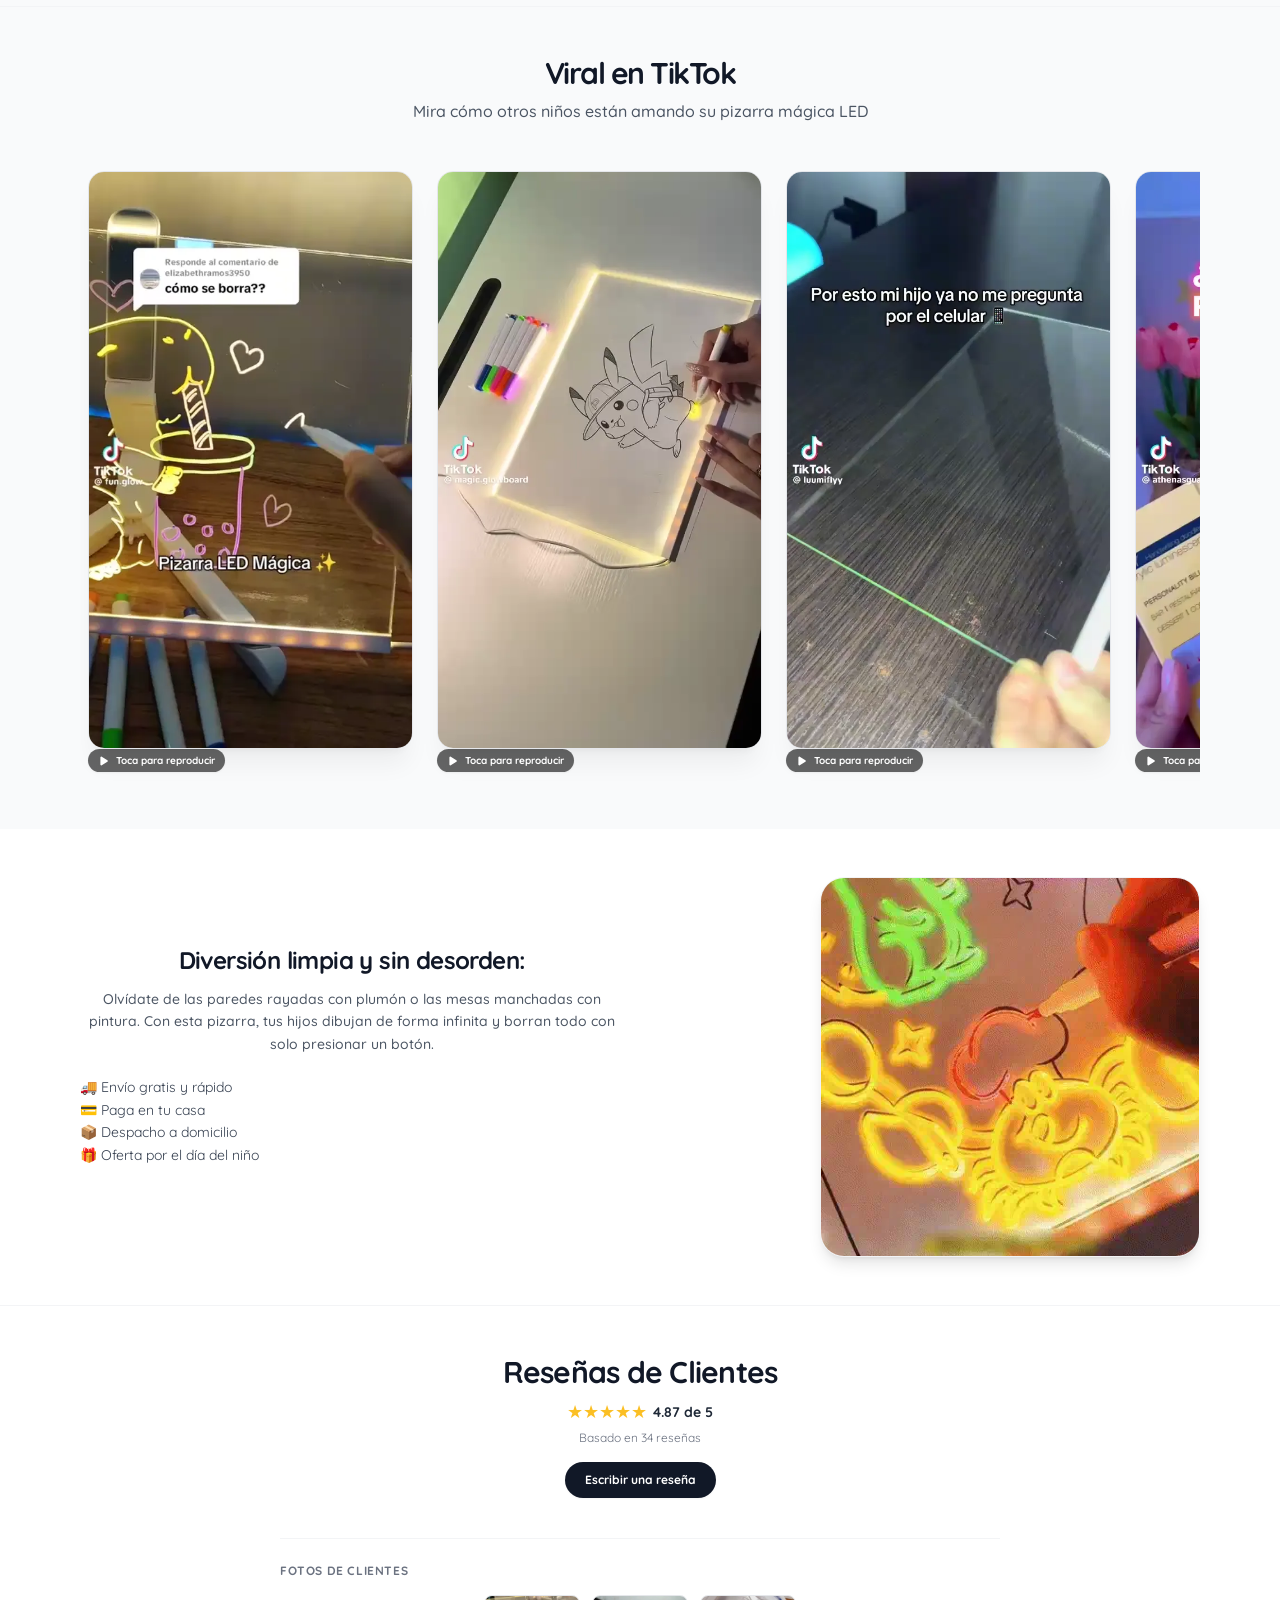
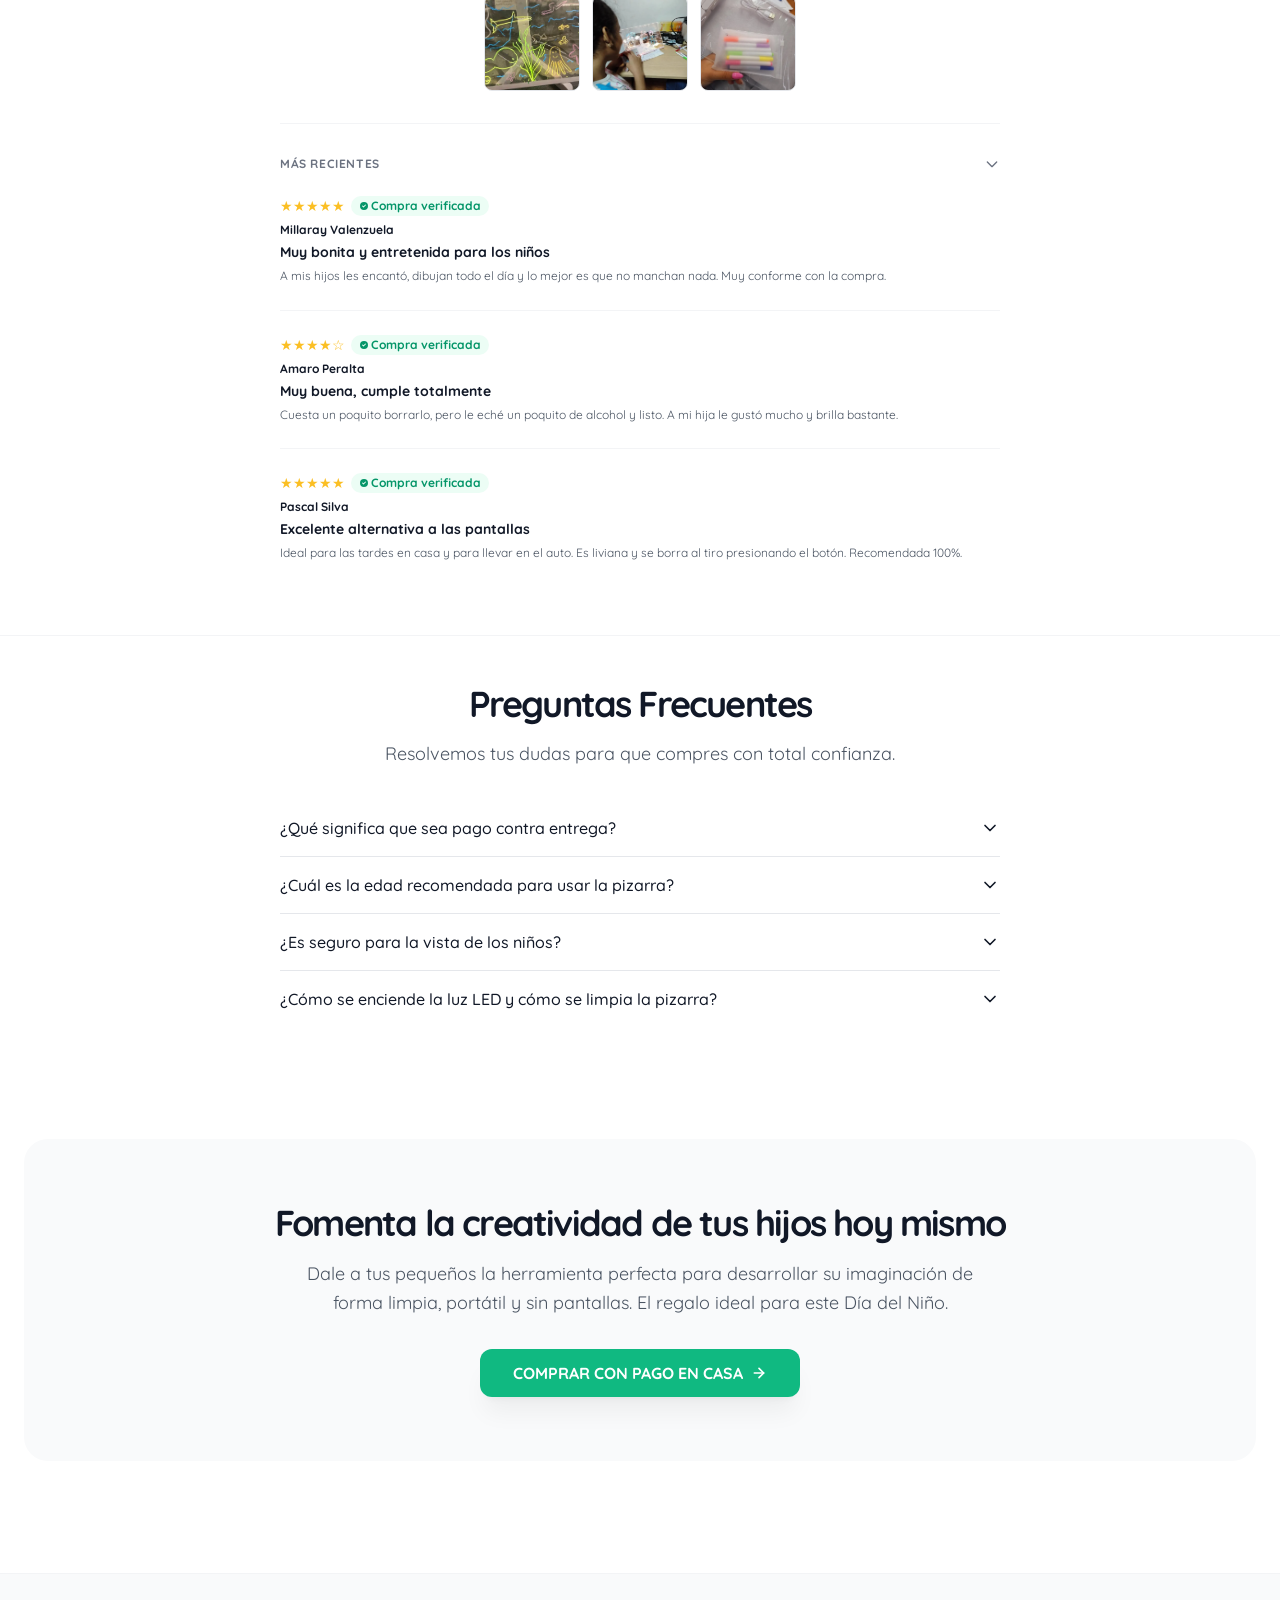
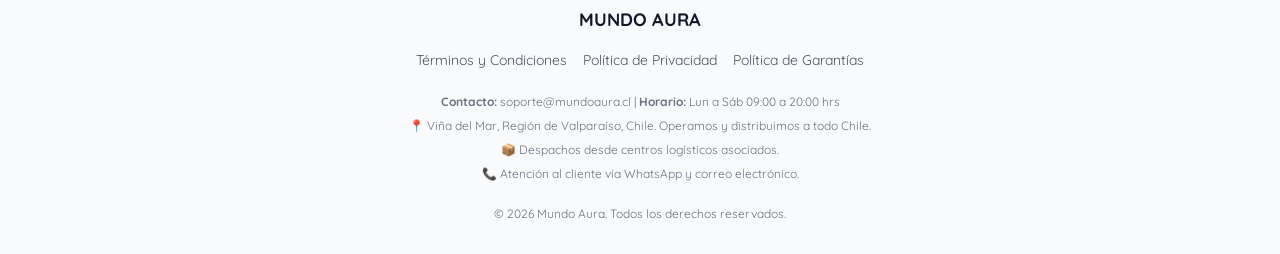
==== commit 47a2cea3: "fix_videos" ====
--- a/index.html
+++ b/index.html
@@ -1182,20 +1182,36 @@
                     <div
                         class="flex overflow-x-auto gap-4 md:gap-6 snap-x snap-mandatory pb-8 pt-4 px-2 -mx-2 hide-scrollbar">
                         <!-- Video 1 -->
-                        <div class="flex-none w-[280px] md:w-[325px] snap-center shrink-0">
-                            <video poster="assets/videos-tiktok/poster-1.webp" preload="auto" playsinline webkit-playsinline muted autoplay loop src="assets/videos-tiktok/tiktok-1.mp4" class="w-full rounded-2xl shadow-xl border border-gray-200" style="aspect-ratio: 9/16; object-fit: cover;"></video>
+                        <div class="flex-none w-[280px] md:w-[325px] snap-center shrink-0 relative group cursor-pointer">
+                            <video poster="assets/videos-tiktok/poster-1.webp" preload="metadata" playsinline webkit-playsinline muted autoplay loop src="assets/videos-tiktok/tiktok-1.mp4" class="w-full rounded-2xl shadow-xl border border-gray-200" style="aspect-ratio: 9/16; object-fit: cover;"></video>
+                            <div class="absolute bottom-3 right-3 bg-black/60 backdrop-blur-sm text-white text-[10px] font-bold px-2.5 py-1 rounded-full flex items-center gap-1.5 pointer-events-none shadow-sm">
+                                <svg class="w-3 h-3 fill-current" viewBox="0 0 20 20"><path d="M6.3 2.841A1.5 1.5 0 004 4.11V15.89a1.5 1.5 0 002.3 1.269l9.344-5.89a1.5 1.5 0 000-2.538L6.3 2.84z"/></svg>
+                                Toca para reproducir
+                            </div>
                         </div>
                         <!-- Video 2 -->
-                        <div class="flex-none w-[280px] md:w-[325px] snap-center shrink-0">
-                            <video poster="assets/videos-tiktok/poster-2.webp" preload="auto" playsinline webkit-playsinline muted autoplay loop src="assets/videos-tiktok/tiktok-2.mp4" class="w-full rounded-2xl shadow-xl border border-gray-200" style="aspect-ratio: 9/16; object-fit: cover;"></video>
+                        <div class="flex-none w-[280px] md:w-[325px] snap-center shrink-0 relative group cursor-pointer">
+                            <video poster="assets/videos-tiktok/poster-2.webp" preload="metadata" playsinline webkit-playsinline muted autoplay loop src="assets/videos-tiktok/tiktok-2.mp4" class="w-full rounded-2xl shadow-xl border border-gray-200" style="aspect-ratio: 9/16; object-fit: cover;"></video>
+                            <div class="absolute bottom-3 right-3 bg-black/60 backdrop-blur-sm text-white text-[10px] font-bold px-2.5 py-1 rounded-full flex items-center gap-1.5 pointer-events-none shadow-sm">
+                                <svg class="w-3 h-3 fill-current" viewBox="0 0 20 20"><path d="M6.3 2.841A1.5 1.5 0 004 4.11V15.89a1.5 1.5 0 002.3 1.269l9.344-5.89a1.5 1.5 0 000-2.538L6.3 2.84z"/></svg>
+                                Toca para reproducir
+                            </div>
                         </div>
                         <!-- Video 3 -->
-                        <div class="flex-none w-[280px] md:w-[325px] snap-center shrink-0">
-                            <video poster="assets/videos-tiktok/poster-3.webp" preload="auto" playsinline webkit-playsinline muted autoplay loop src="assets/videos-tiktok/tiktok-3.mp4" class="w-full rounded-2xl shadow-xl border border-gray-200" style="aspect-ratio: 9/16; object-fit: cover;"></video>
+                        <div class="flex-none w-[280px] md:w-[325px] snap-center shrink-0 relative group cursor-pointer">
+                            <video poster="assets/videos-tiktok/poster-3.webp" preload="metadata" playsinline webkit-playsinline muted autoplay loop src="assets/videos-tiktok/tiktok-3.mp4" class="w-full rounded-2xl shadow-xl border border-gray-200" style="aspect-ratio: 9/16; object-fit: cover;"></video>
+                            <div class="absolute bottom-3 right-3 bg-black/60 backdrop-blur-sm text-white text-[10px] font-bold px-2.5 py-1 rounded-full flex items-center gap-1.5 pointer-events-none shadow-sm">
+                                <svg class="w-3 h-3 fill-current" viewBox="0 0 20 20"><path d="M6.3 2.841A1.5 1.5 0 004 4.11V15.89a1.5 1.5 0 002.3 1.269l9.344-5.89a1.5 1.5 0 000-2.538L6.3 2.84z"/></svg>
+                                Toca para reproducir
+                            </div>
                         </div>
                         <!-- Video 4 -->
-                        <div class="flex-none w-[280px] md:w-[325px] snap-center shrink-0">
-                            <video poster="assets/videos-tiktok/poster-4.webp" preload="auto" playsinline webkit-playsinline muted autoplay loop src="assets/videos-tiktok/tiktok-4.mp4" class="w-full rounded-2xl shadow-xl border border-gray-200" style="aspect-ratio: 9/16; object-fit: cover;"></video>
+                        <div class="flex-none w-[280px] md:w-[325px] snap-center shrink-0 relative group cursor-pointer">
+                            <video poster="assets/videos-tiktok/poster-4.webp" preload="metadata" playsinline webkit-playsinline muted autoplay loop src="assets/videos-tiktok/tiktok-4.mp4" class="w-full rounded-2xl shadow-xl border border-gray-200" style="aspect-ratio: 9/16; object-fit: cover;"></video>
+                            <div class="absolute bottom-3 right-3 bg-black/60 backdrop-blur-sm text-white text-[10px] font-bold px-2.5 py-1 rounded-full flex items-center gap-1.5 pointer-events-none shadow-sm">
+                                <svg class="w-3 h-3 fill-current" viewBox="0 0 20 20"><path d="M6.3 2.841A1.5 1.5 0 004 4.11V15.89a1.5 1.5 0 002.3 1.269l9.344-5.89a1.5 1.5 0 000-2.538L6.3 2.84z"/></svg>
+                                Toca para reproducir
+                            </div>
                         </div></div>
                     </div>
                 </div>
@@ -1775,26 +1791,67 @@
             }
         }
 
-        // Mobile Autoplay Observer for Videos
+        // Robust Mobile Video Controller (Touch-unlock & Intersection Observer & Tap-to-Play)
         document.addEventListener('DOMContentLoaded', () => {
             const allVideos = document.querySelectorAll('video');
+
             allVideos.forEach(v => {
                 v.muted = true;
+                v.defaultMuted = true;
                 v.setAttribute('playsinline', '');
                 v.setAttribute('webkit-playsinline', '');
+
+                // Tap video on mobile to play/pause or unmute
+                v.parentElement.addEventListener('click', (e) => {
+                    if (v.paused) {
+                        v.muted = false;
+                        v.play().catch(() => {
+                            v.muted = true;
+                            v.play().catch(() => {});
+                        });
+                    } else {
+                        v.pause();
+                    }
+                });
             });
 
+            // Function to play all currently visible videos muted
+            const tryPlayVisibleVideos = () => {
+                allVideos.forEach(v => {
+                    const rect = v.getBoundingClientRect();
+                    const isVisible = (rect.top < window.innerHeight && rect.bottom > 0);
+                    if (isVisible && v.paused) {
+                        v.muted = true;
+                        v.defaultMuted = true;
+                        const p = v.play();
+                        if (p !== undefined) {
+                            p.catch(err => console.log('Autoplay deferred:', err));
+                        }
+                    }
+                });
+            };
+
+            // Mobile Browser User Gesture Unlocker:
+            // Mobile iOS Safari & Chrome require user gesture before allowing .play()
+            const unlockAndPlay = () => {
+                tryPlayVisibleVideos();
+            };
+
+            ['touchstart', 'touchmove', 'scroll', 'click', 'pointerdown'].forEach(evt => {
+                window.addEventListener(evt, unlockAndPlay, { passive: true });
+            });
+
+            // IntersectionObserver for auto play when scrolling into view
             if ('IntersectionObserver' in window) {
                 const videoObserver = new IntersectionObserver((entries) => {
                     entries.forEach(entry => {
                         const video = entry.target;
                         if (entry.isIntersecting) {
                             video.muted = true;
-                            const playPromise = video.play();
-                            if (playPromise !== undefined) {
-                                playPromise.catch(err => {
-                                    console.log('Mobile video autoplay blocked:', err);
-                                });
+                            video.defaultMuted = true;
+                            const p = video.play();
+                            if (p !== undefined) {
+                                p.catch(() => {});
                             }
                         } else {
                             if (!video.paused) {
@@ -1802,10 +1859,13 @@
                             }
                         }
                     });
-                }, { threshold: 0.15 });
+                }, { threshold: 0.1 });
 
                 allVideos.forEach(v => videoObserver.observe(v));
             }
+
+            // Initial attempt
+            setTimeout(tryPlayVisibleVideos, 300);
         });
 
         function openReviewLightbox(imgSrc) {
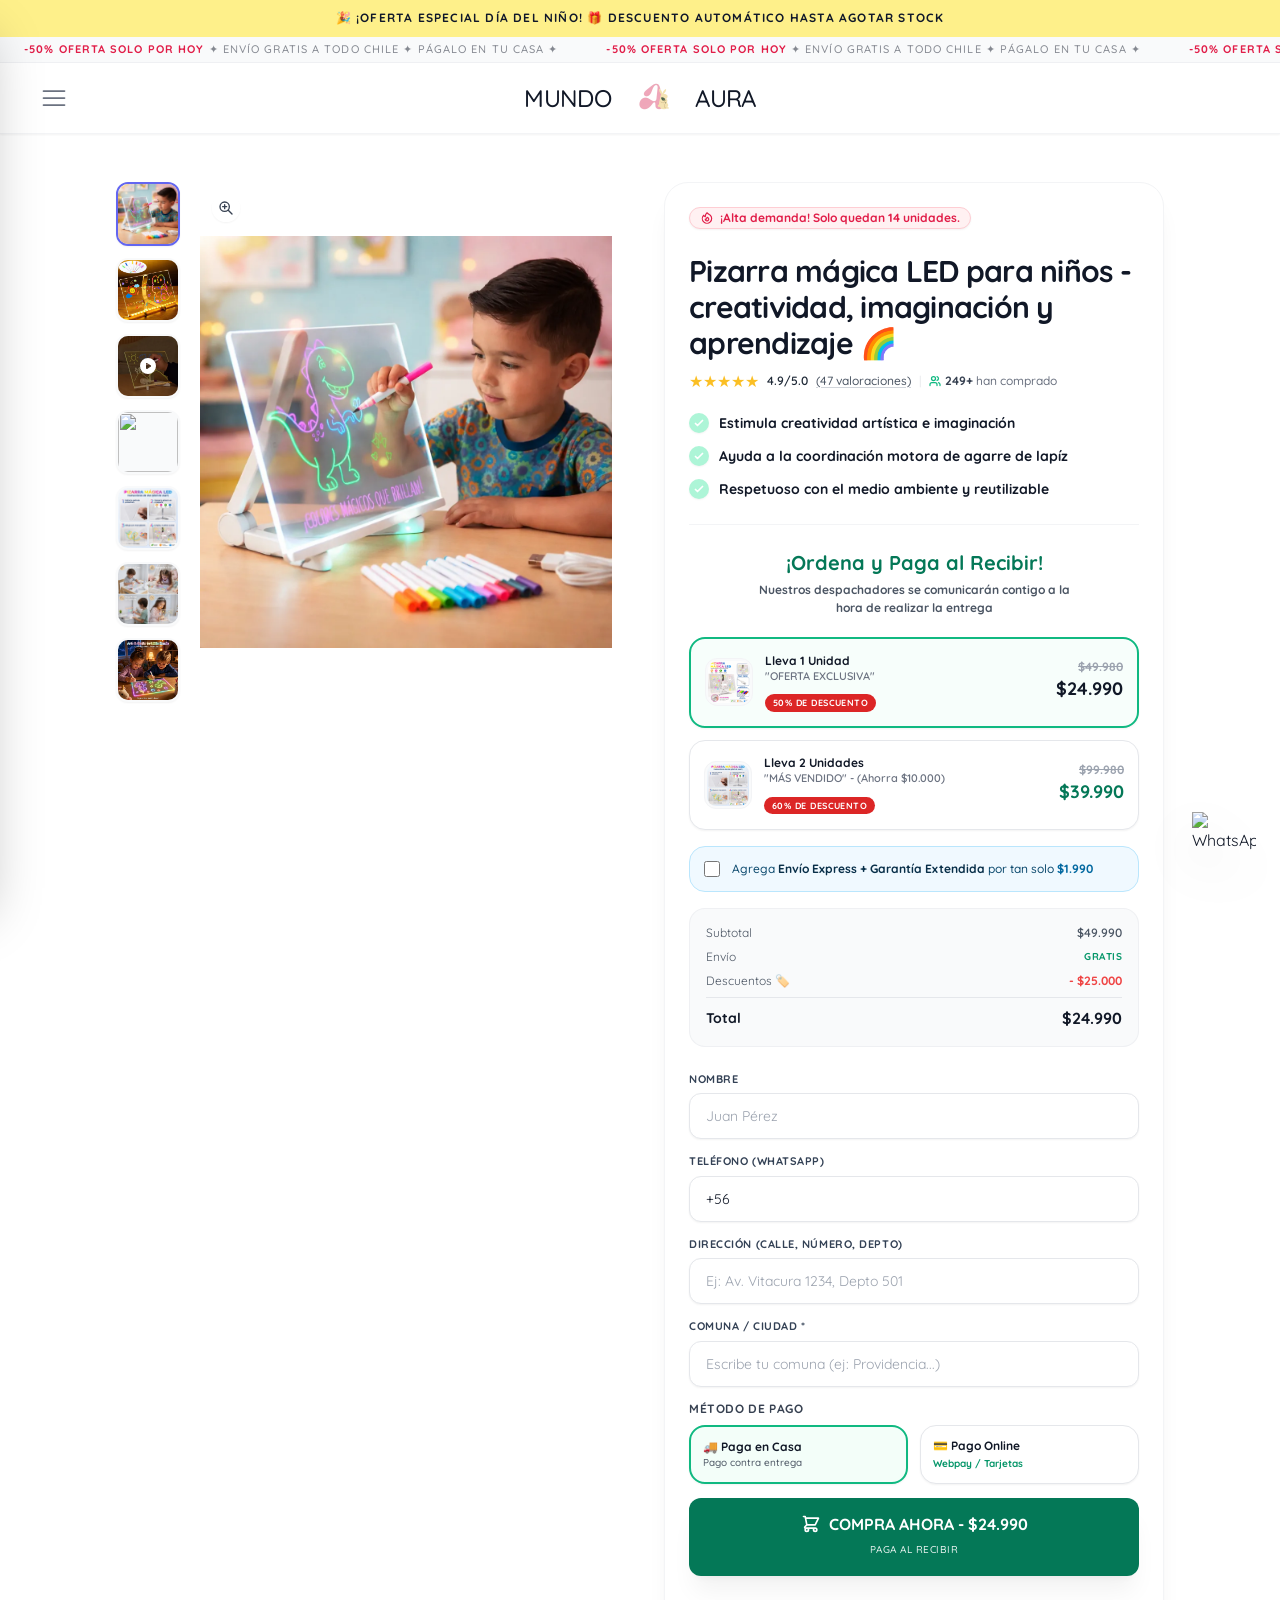
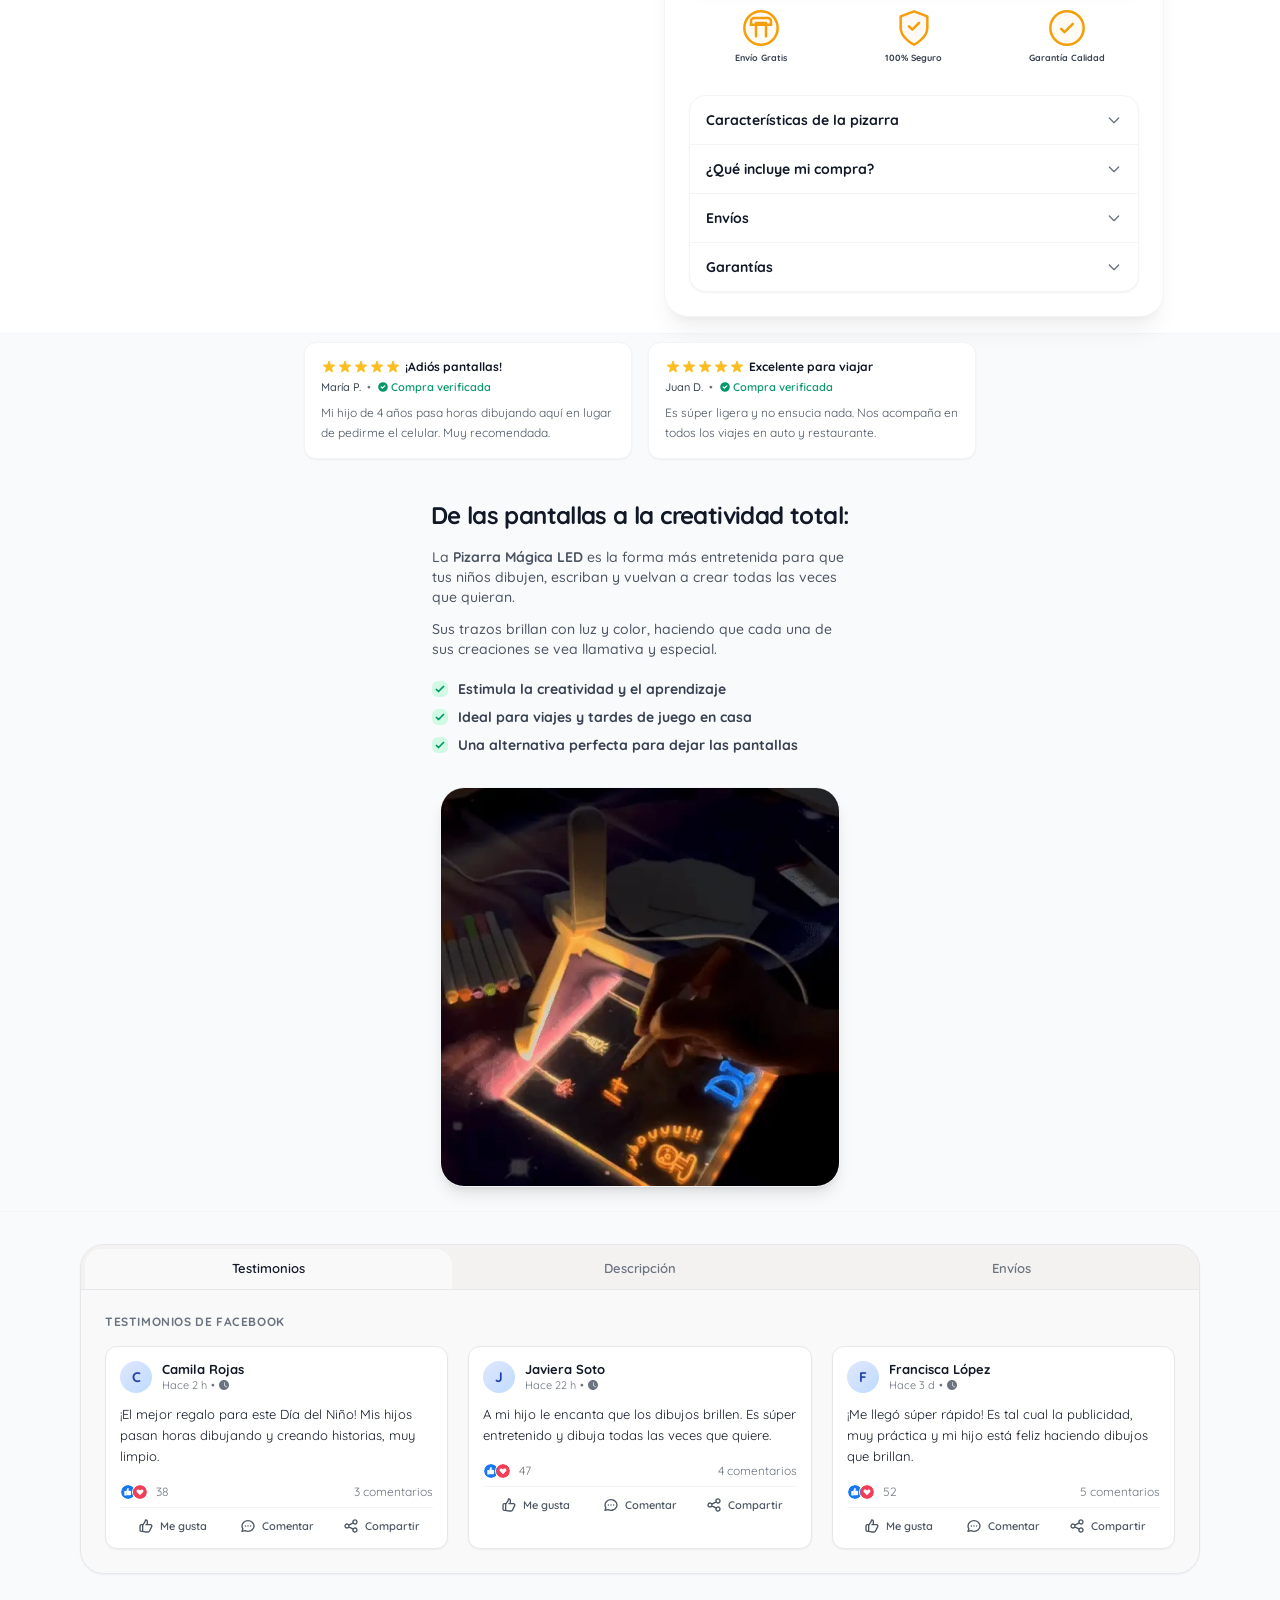
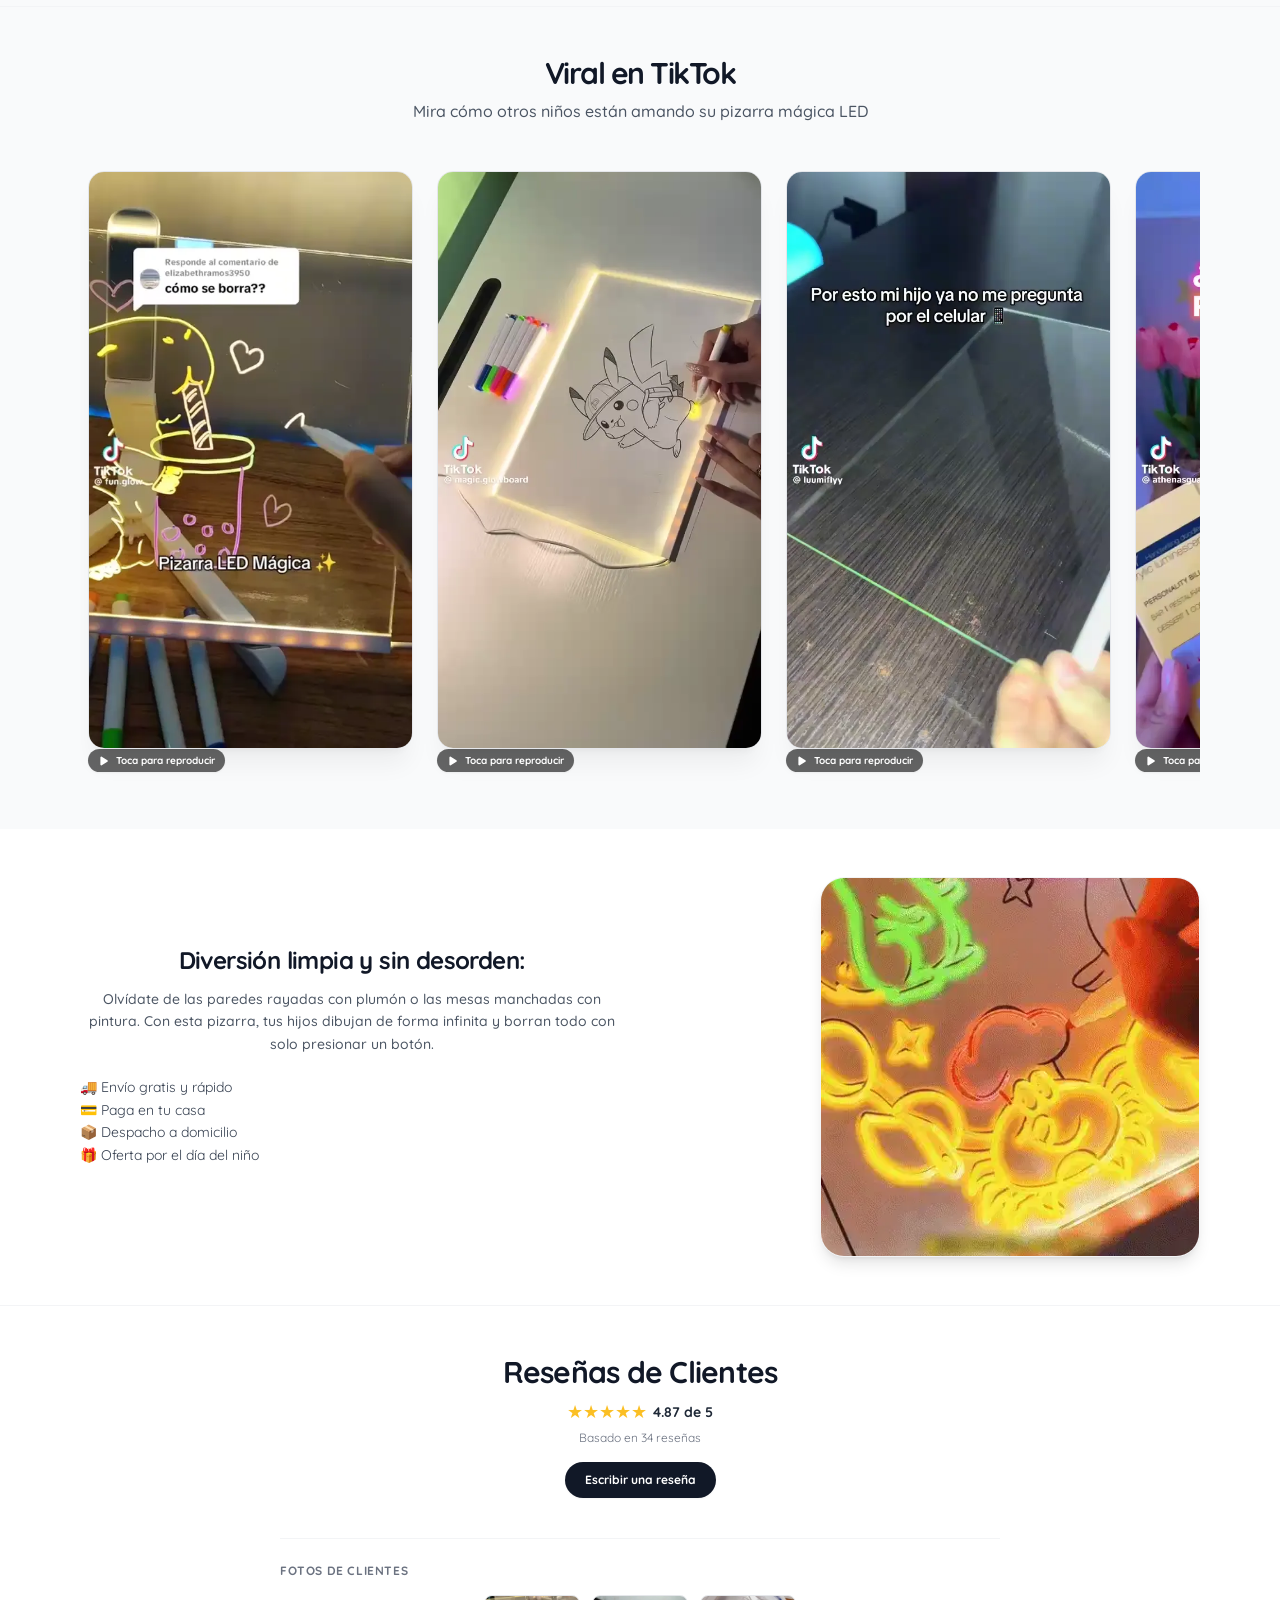
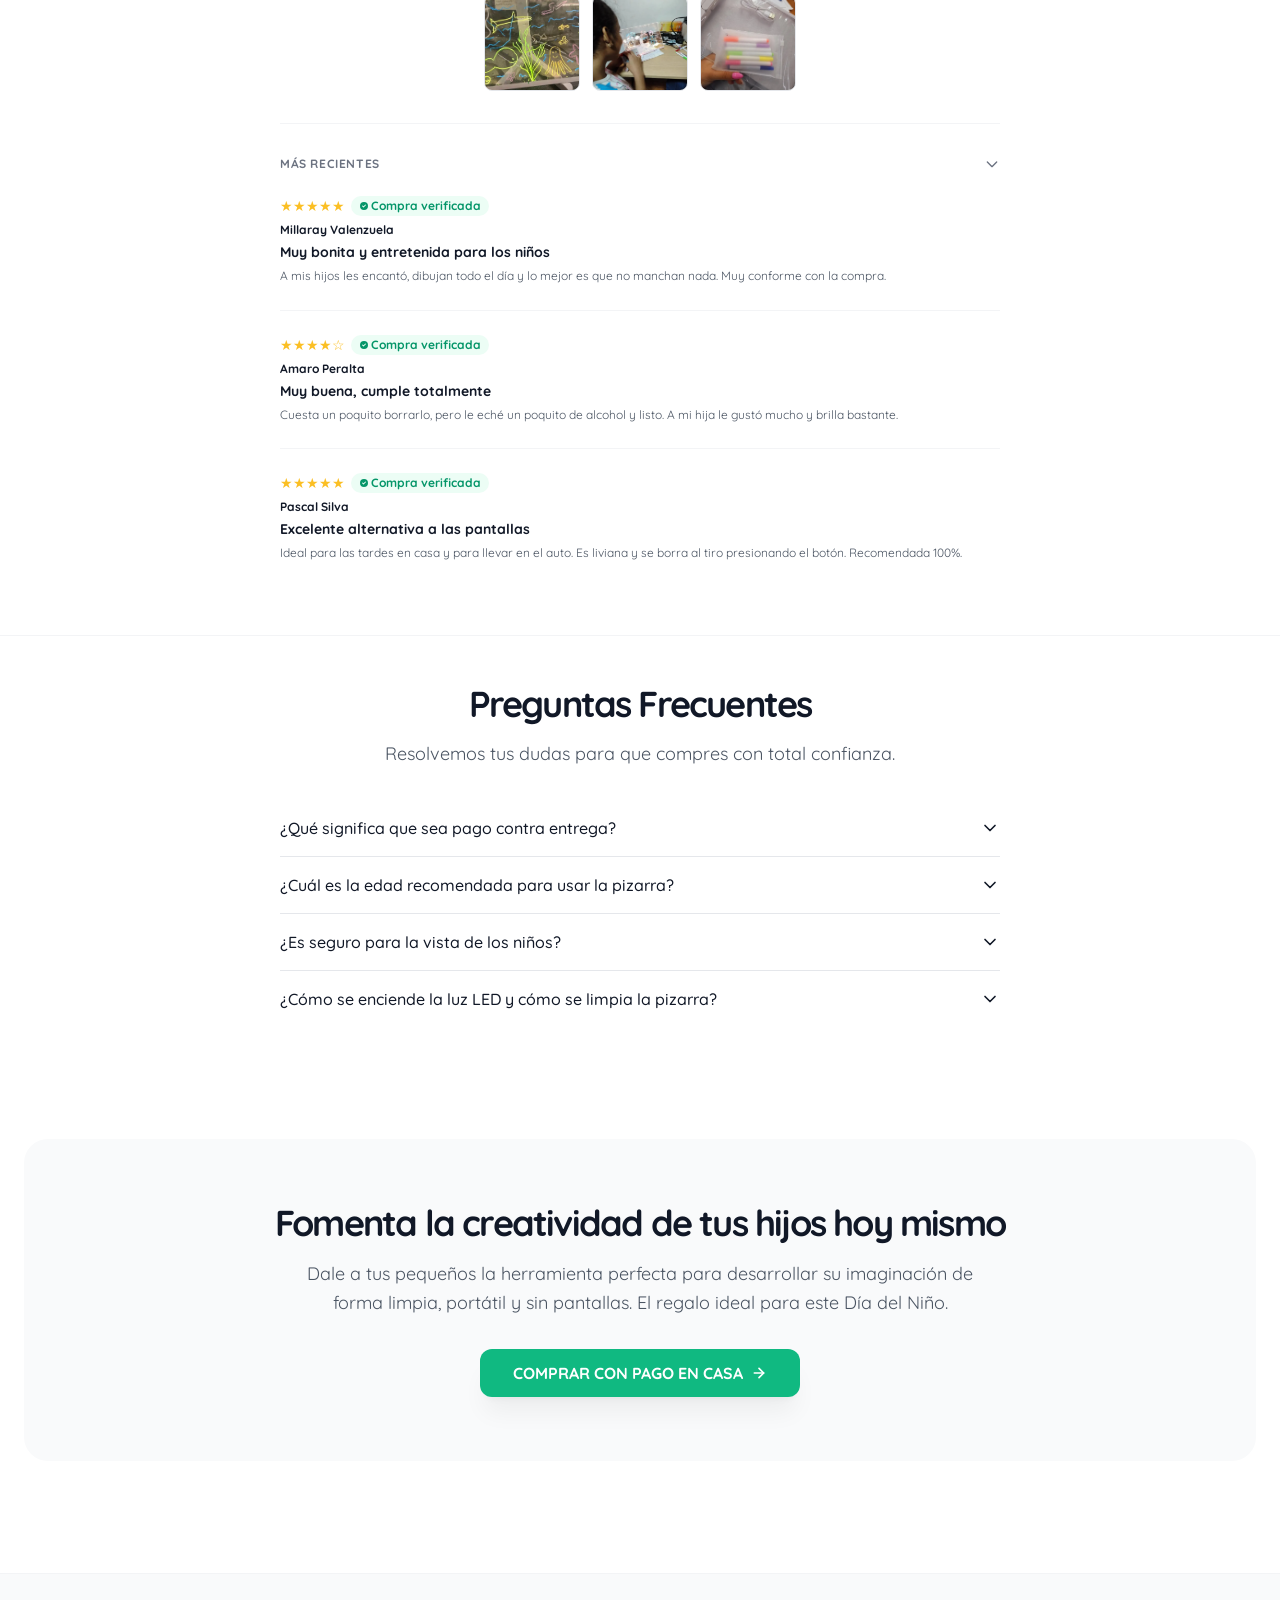
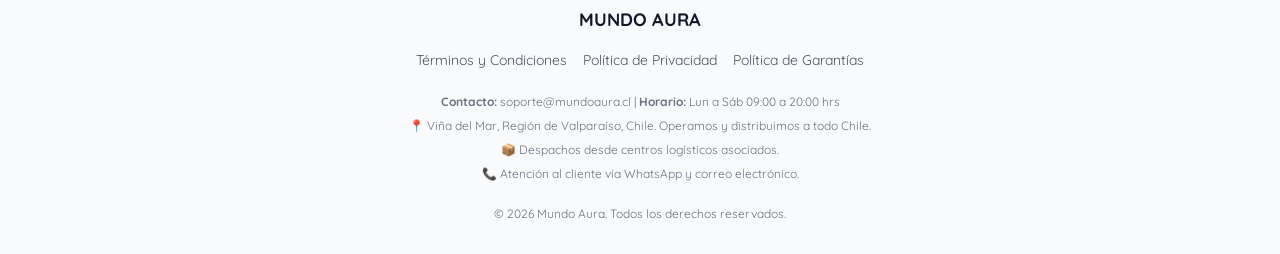
==== commit 8036d942: "fix_videos_2" ====
--- a/index.html
+++ b/index.html
@@ -229,7 +229,9 @@
                         </button>
                         <button onclick="changeProductImage(this, 'assets/fotos-producto/3.mp4', 2)" 
                             class="w-12 h-12 md:w-16 md:h-16 shrink-0 aspect-square bg-gray-50 rounded-xl border-2 border-transparent focus:border-indigo-500 border-gray-100 focus:outline-none transition-all hover:bg-black overflow-hidden shadow-sm relative group">
-                            <video poster="assets/fotos-producto/poster-3.webp" src="assets/fotos-producto/3.mp4" muted playsinline webkit-playsinline preload="metadata" class="w-full h-full object-cover pointer-events-none bg-white"></video>
+                            <video poster="assets/fotos-producto/poster-3.webp" muted playsinline webkit-playsinline preload="metadata" class="w-full h-full object-cover pointer-events-none bg-white">
+                                <source src="assets/fotos-producto/3.mp4" type="video/mp4">
+                            </video>
                             <div class="absolute inset-0 flex items-center justify-center bg-black/30">
                                 <svg class="w-5 h-5 text-white drop-shadow-md" fill="currentColor" viewBox="0 0 20 20">
                                     <path fill-rule="evenodd" d="M10 18a8 8 0 100-16 8 8 0 000 16zM9.555 7.168A1 1 0 008 8v4a1 1 0 001.555.832l3-2a1 1 0 000-1.664l-3-2z" clip-rule="evenodd"/>
@@ -272,7 +274,9 @@
                             </div>
                         </div>
                         <div class="w-[88%] md:w-full shrink-0 snap-center aspect-square flex items-center justify-center rounded-2xl overflow-hidden bg-white relative group">
-                            <video poster="assets/fotos-producto/poster-3.webp" src="assets/fotos-producto/3.mp4" autoplay loop muted playsinline webkit-playsinline preload="auto" class="w-full h-full object-contain pointer-events-none bg-white"></video>
+                            <video poster="assets/fotos-producto/poster-3.webp" autoplay loop muted playsinline webkit-playsinline preload="auto" class="w-full h-full object-contain pointer-events-none bg-white">
+                                <source src="assets/fotos-producto/3.mp4" type="video/mp4">
+                            </video>
                             <div class="absolute top-3 left-3 bg-white/90 backdrop-blur-sm px-2.5 py-1 rounded-full text-gray-700 text-[10px] font-bold flex items-center gap-1.5 shadow-sm">
                                 <svg class="w-3.5 h-3.5 text-emerald-600 fill-current" viewBox="0 0 20 20">
                                     <path fill-rule="evenodd" d="M10 18a8 8 0 100-16 8 8 0 000 16zM9.555 7.168A1 1 0 008 8v4a1 1 0 001.555.832l3-2a1 1 0 000-1.664l-3-2z" clip-rule="evenodd"/>
@@ -1183,7 +1187,9 @@
                         class="flex overflow-x-auto gap-4 md:gap-6 snap-x snap-mandatory pb-8 pt-4 px-2 -mx-2 hide-scrollbar">
                         <!-- Video 1 -->
                         <div class="flex-none w-[280px] md:w-[325px] snap-center shrink-0 relative group cursor-pointer">
-                            <video poster="assets/videos-tiktok/poster-1.webp" preload="metadata" playsinline webkit-playsinline muted autoplay loop src="assets/videos-tiktok/tiktok-1.mp4" class="w-full rounded-2xl shadow-xl border border-gray-200" style="aspect-ratio: 9/16; object-fit: cover;"></video>
+                            <video poster="assets/videos-tiktok/poster-1.webp" playsinline webkit-playsinline muted autoplay loop preload="auto" class="w-full rounded-2xl shadow-xl border border-gray-200" style="aspect-ratio: 9/16; object-fit: cover;">
+                                <source src="assets/videos-tiktok/tiktok-1.mp4" type="video/mp4">
+                            </video>
                             <div class="absolute bottom-3 right-3 bg-black/60 backdrop-blur-sm text-white text-[10px] font-bold px-2.5 py-1 rounded-full flex items-center gap-1.5 pointer-events-none shadow-sm">
                                 <svg class="w-3 h-3 fill-current" viewBox="0 0 20 20"><path d="M6.3 2.841A1.5 1.5 0 004 4.11V15.89a1.5 1.5 0 002.3 1.269l9.344-5.89a1.5 1.5 0 000-2.538L6.3 2.84z"/></svg>
                                 Toca para reproducir
@@ -1191,7 +1197,9 @@
                         </div>
                         <!-- Video 2 -->
                         <div class="flex-none w-[280px] md:w-[325px] snap-center shrink-0 relative group cursor-pointer">
-                            <video poster="assets/videos-tiktok/poster-2.webp" preload="metadata" playsinline webkit-playsinline muted autoplay loop src="assets/videos-tiktok/tiktok-2.mp4" class="w-full rounded-2xl shadow-xl border border-gray-200" style="aspect-ratio: 9/16; object-fit: cover;"></video>
+                            <video poster="assets/videos-tiktok/poster-2.webp" playsinline webkit-playsinline muted autoplay loop preload="auto" class="w-full rounded-2xl shadow-xl border border-gray-200" style="aspect-ratio: 9/16; object-fit: cover;">
+                                <source src="assets/videos-tiktok/tiktok-2.mp4" type="video/mp4">
+                            </video>
                             <div class="absolute bottom-3 right-3 bg-black/60 backdrop-blur-sm text-white text-[10px] font-bold px-2.5 py-1 rounded-full flex items-center gap-1.5 pointer-events-none shadow-sm">
                                 <svg class="w-3 h-3 fill-current" viewBox="0 0 20 20"><path d="M6.3 2.841A1.5 1.5 0 004 4.11V15.89a1.5 1.5 0 002.3 1.269l9.344-5.89a1.5 1.5 0 000-2.538L6.3 2.84z"/></svg>
                                 Toca para reproducir
@@ -1199,7 +1207,9 @@
                         </div>
                         <!-- Video 3 -->
                         <div class="flex-none w-[280px] md:w-[325px] snap-center shrink-0 relative group cursor-pointer">
-                            <video poster="assets/videos-tiktok/poster-3.webp" preload="metadata" playsinline webkit-playsinline muted autoplay loop src="assets/videos-tiktok/tiktok-3.mp4" class="w-full rounded-2xl shadow-xl border border-gray-200" style="aspect-ratio: 9/16; object-fit: cover;"></video>
+                            <video poster="assets/videos-tiktok/poster-3.webp" playsinline webkit-playsinline muted autoplay loop preload="auto" class="w-full rounded-2xl shadow-xl border border-gray-200" style="aspect-ratio: 9/16; object-fit: cover;">
+                                <source src="assets/videos-tiktok/tiktok-3.mp4" type="video/mp4">
+                            </video>
                             <div class="absolute bottom-3 right-3 bg-black/60 backdrop-blur-sm text-white text-[10px] font-bold px-2.5 py-1 rounded-full flex items-center gap-1.5 pointer-events-none shadow-sm">
                                 <svg class="w-3 h-3 fill-current" viewBox="0 0 20 20"><path d="M6.3 2.841A1.5 1.5 0 004 4.11V15.89a1.5 1.5 0 002.3 1.269l9.344-5.89a1.5 1.5 0 000-2.538L6.3 2.84z"/></svg>
                                 Toca para reproducir
@@ -1207,7 +1217,9 @@
                         </div>
                         <!-- Video 4 -->
                         <div class="flex-none w-[280px] md:w-[325px] snap-center shrink-0 relative group cursor-pointer">
-                            <video poster="assets/videos-tiktok/poster-4.webp" preload="metadata" playsinline webkit-playsinline muted autoplay loop src="assets/videos-tiktok/tiktok-4.mp4" class="w-full rounded-2xl shadow-xl border border-gray-200" style="aspect-ratio: 9/16; object-fit: cover;"></video>
+                            <video poster="assets/videos-tiktok/poster-4.webp" playsinline webkit-playsinline muted autoplay loop preload="auto" class="w-full rounded-2xl shadow-xl border border-gray-200" style="aspect-ratio: 9/16; object-fit: cover;">
+                                <source src="assets/videos-tiktok/tiktok-4.mp4" type="video/mp4">
+                            </video>
                             <div class="absolute bottom-3 right-3 bg-black/60 backdrop-blur-sm text-white text-[10px] font-bold px-2.5 py-1 rounded-full flex items-center gap-1.5 pointer-events-none shadow-sm">
                                 <svg class="w-3 h-3 fill-current" viewBox="0 0 20 20"><path d="M6.3 2.841A1.5 1.5 0 004 4.11V15.89a1.5 1.5 0 002.3 1.269l9.344-5.89a1.5 1.5 0 000-2.538L6.3 2.84z"/></svg>
                                 Toca para reproducir
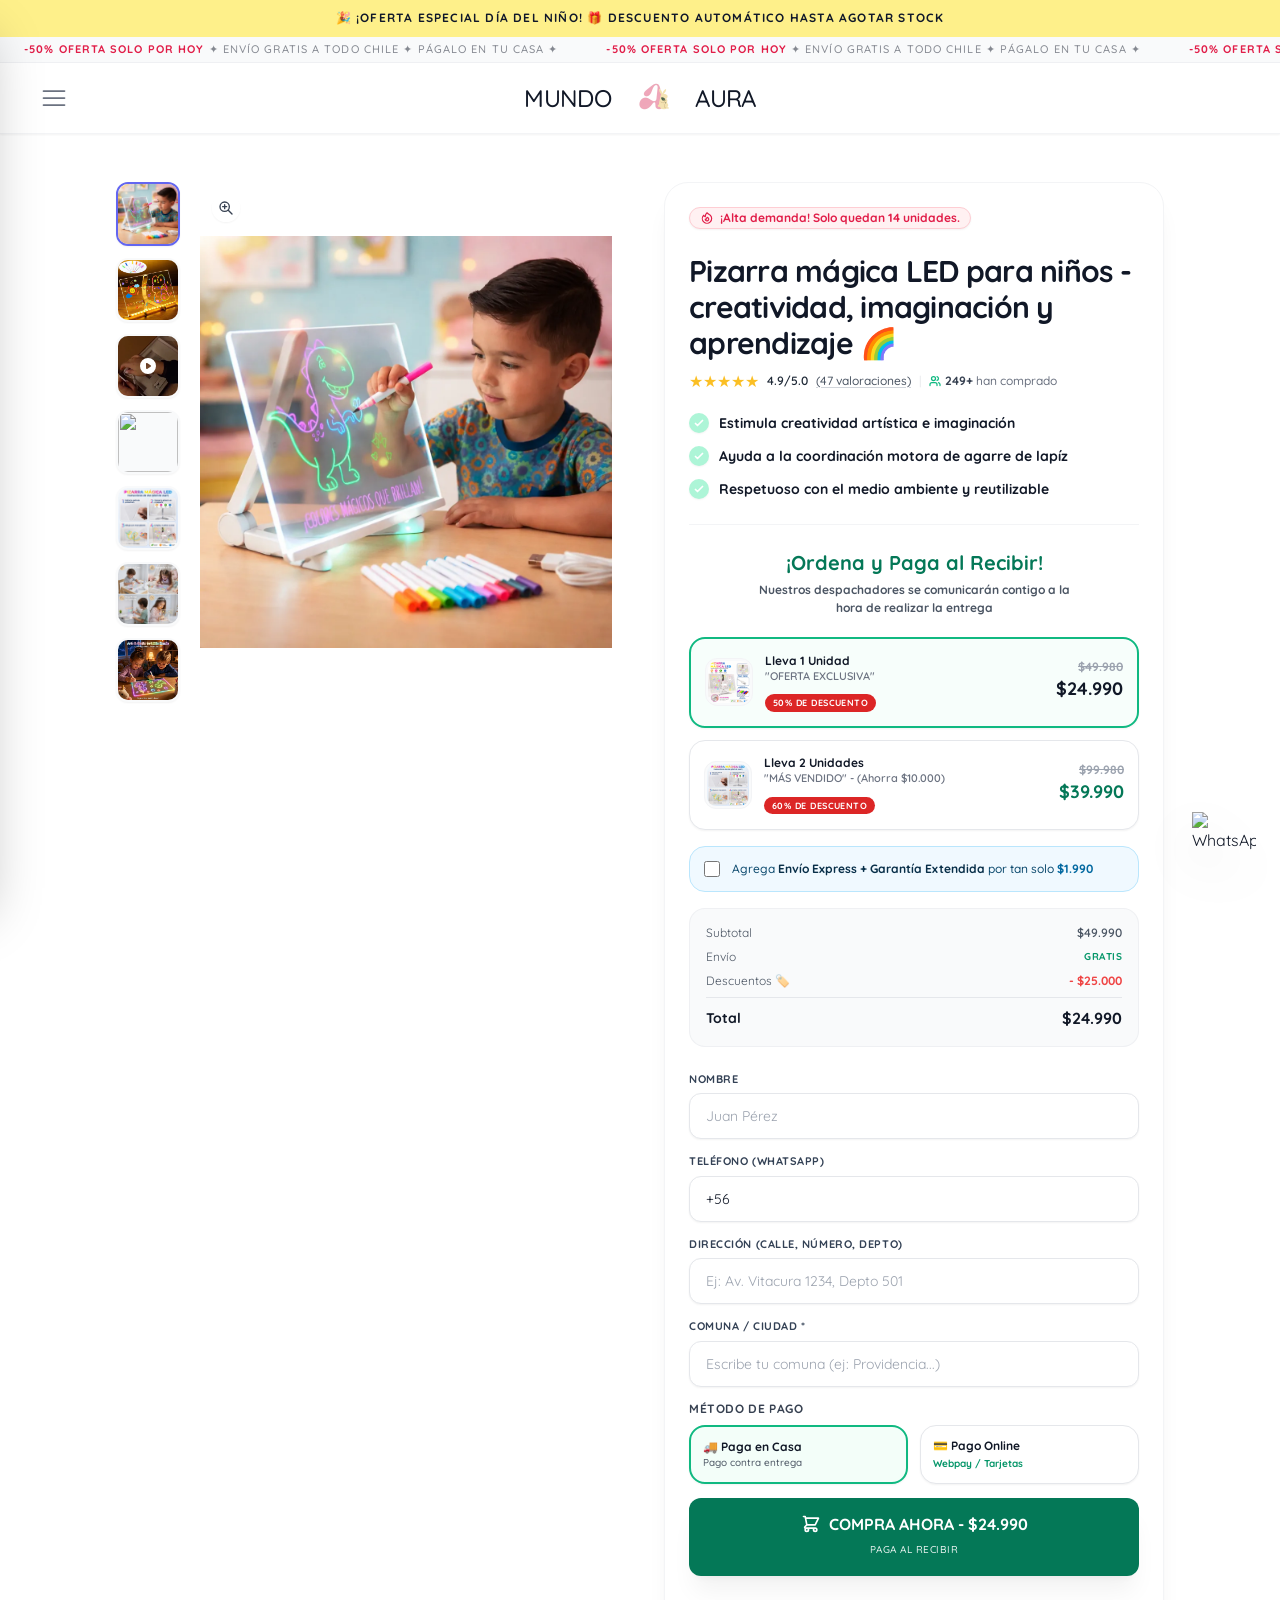
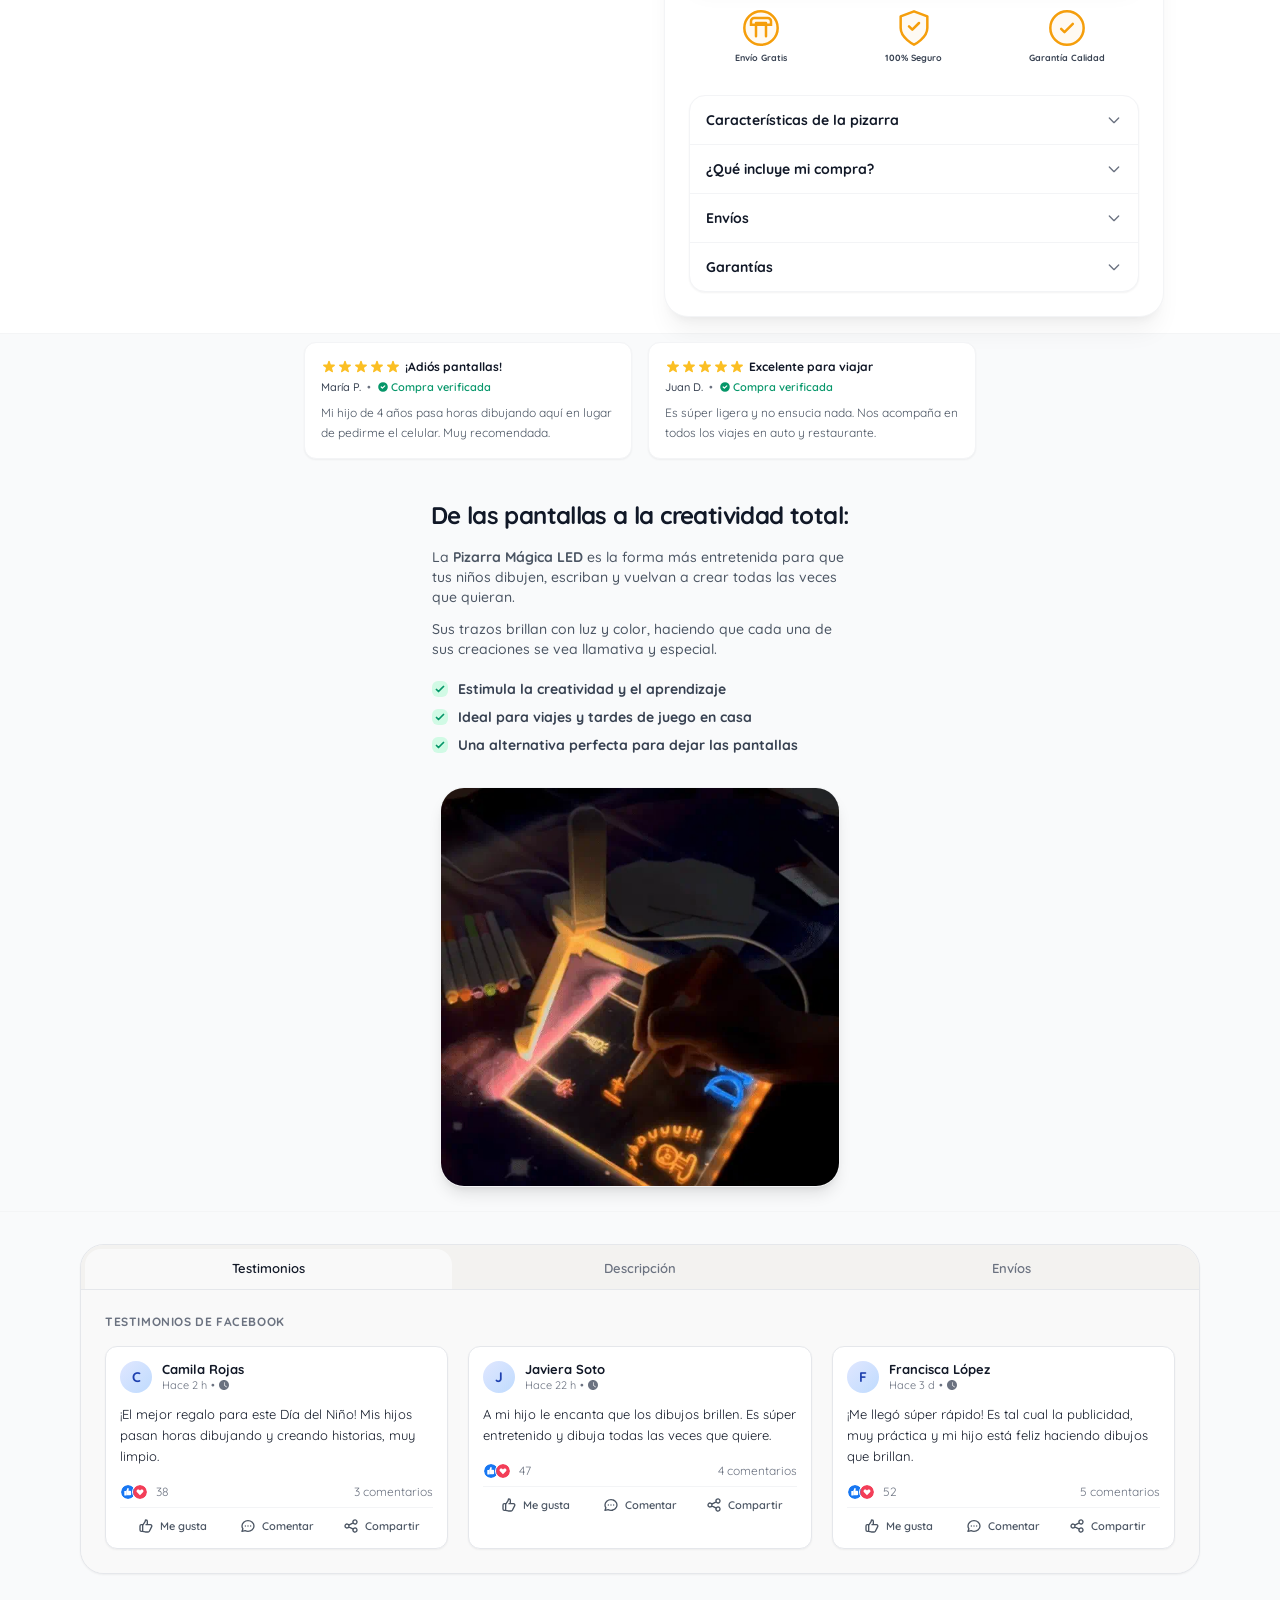
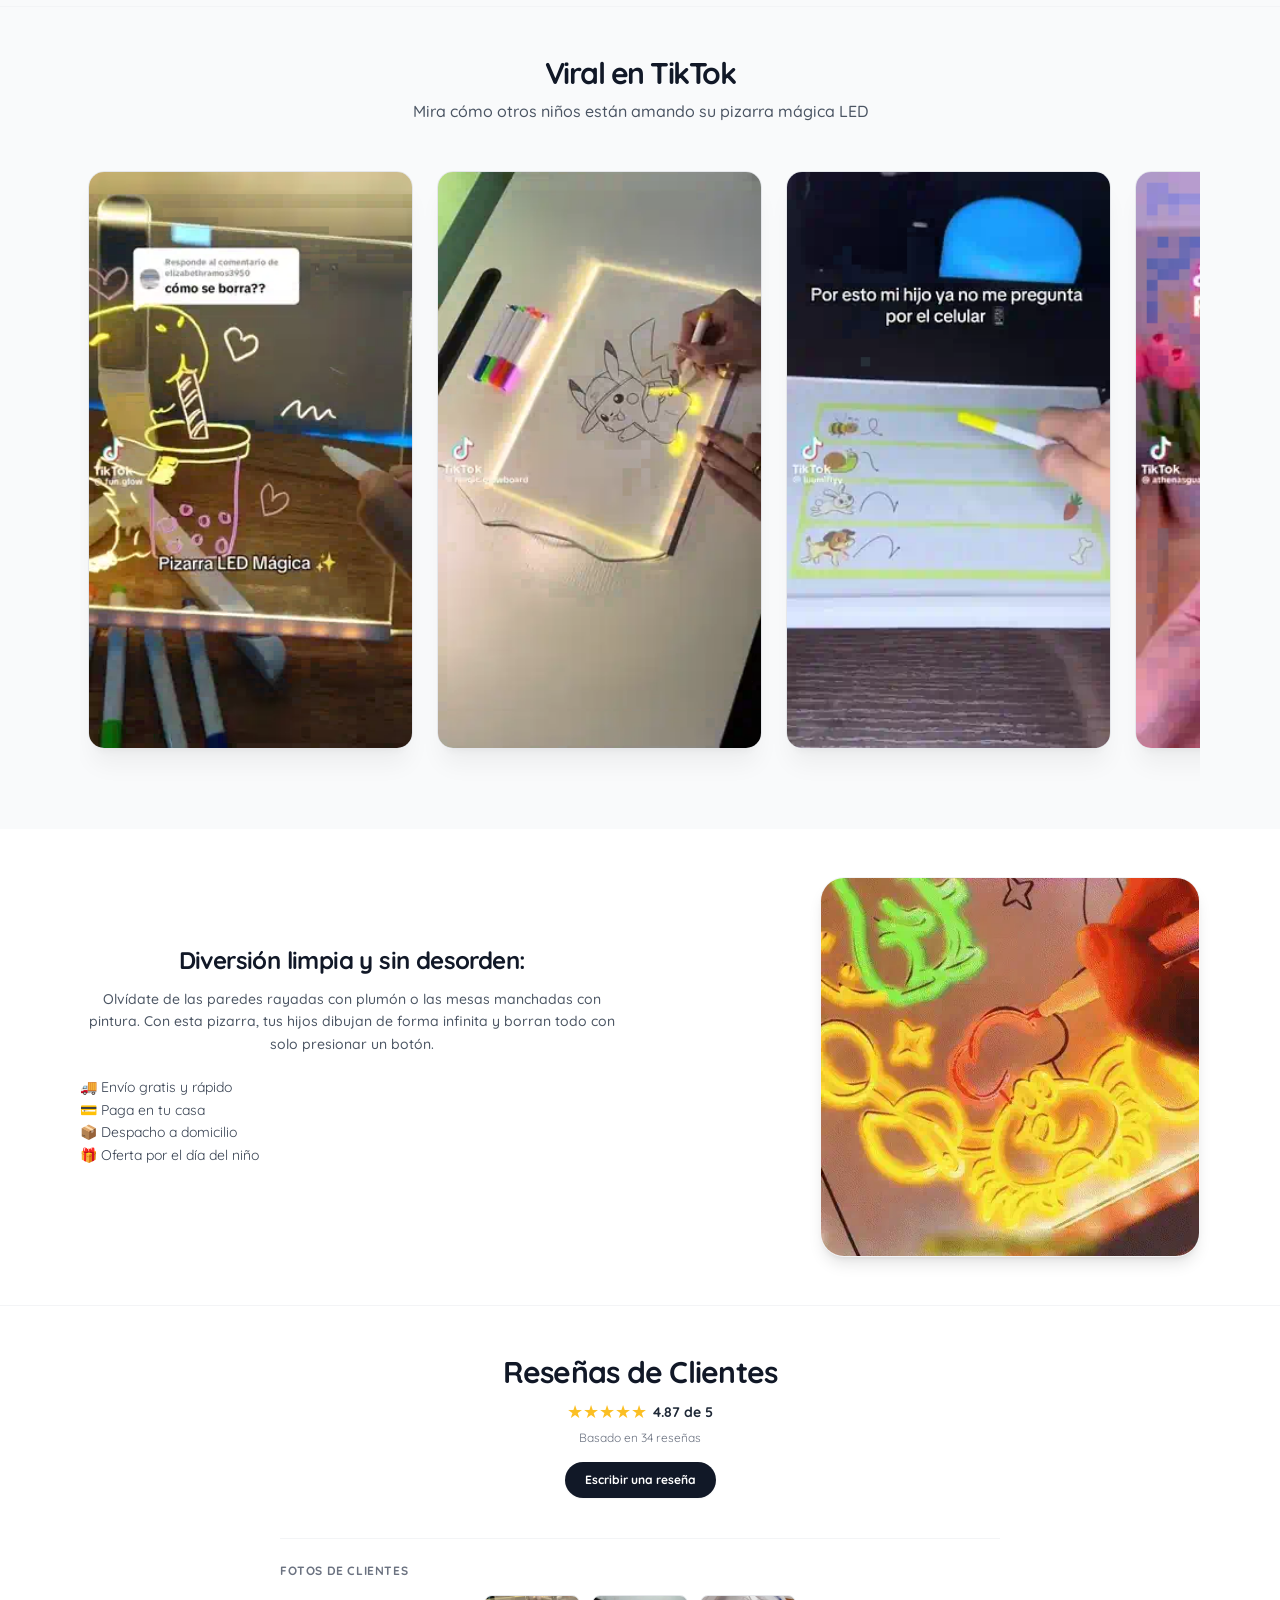
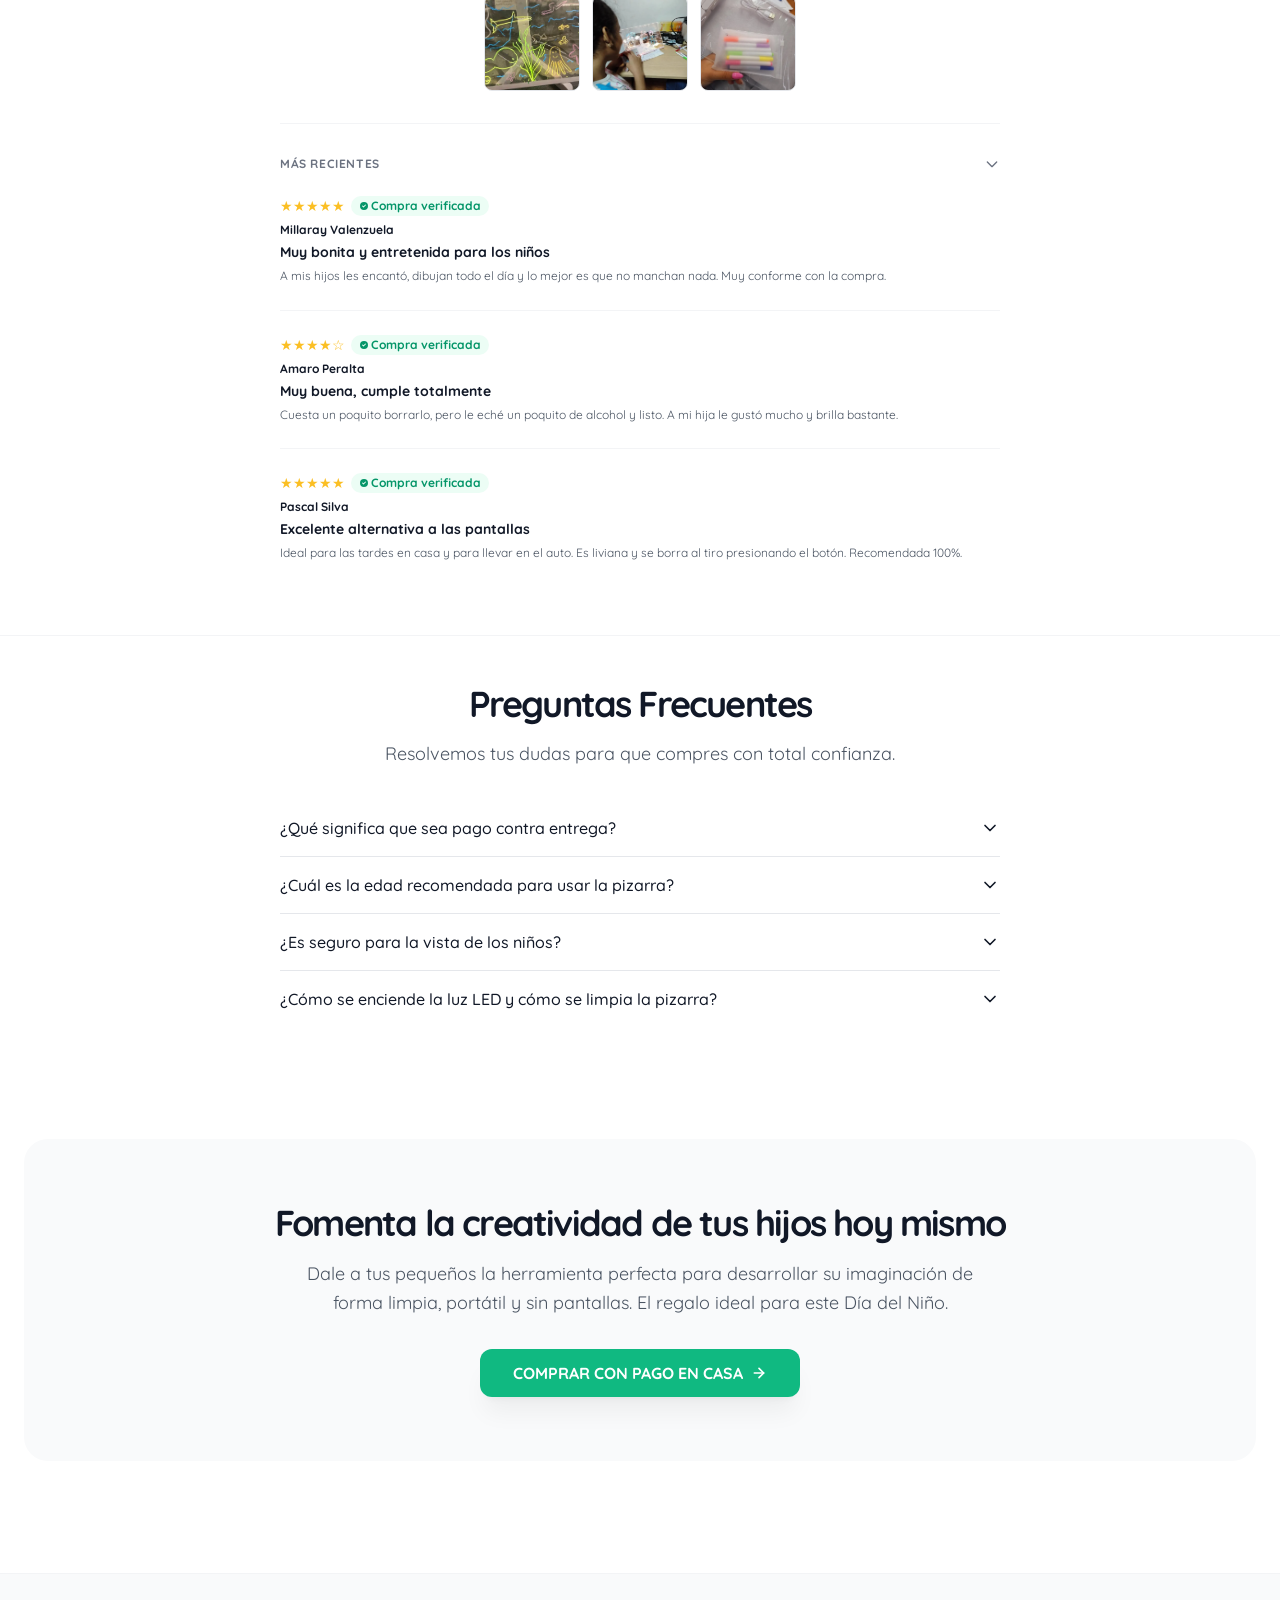
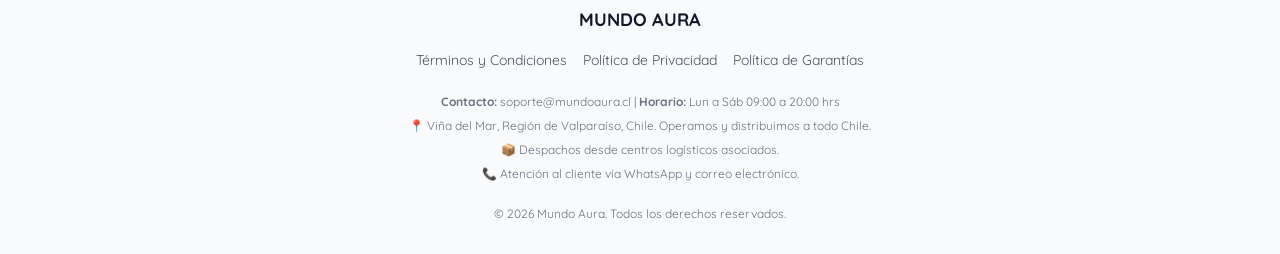
==== commit a2f74289: "fix_pagina_4" ====
--- a/index.html
+++ b/index.html
@@ -229,9 +229,7 @@
                         </button>
                         <button onclick="changeProductImage(this, 'assets/fotos-producto/3.mp4', 2)" 
                             class="w-12 h-12 md:w-16 md:h-16 shrink-0 aspect-square bg-gray-50 rounded-xl border-2 border-transparent focus:border-indigo-500 border-gray-100 focus:outline-none transition-all hover:bg-black overflow-hidden shadow-sm relative group">
-                            <video poster="assets/fotos-producto/poster-3.webp" muted playsinline webkit-playsinline preload="metadata" class="w-full h-full object-cover pointer-events-none bg-white">
-                                <source src="assets/fotos-producto/3.mp4" type="video/mp4">
-                            </video>
+                            <video poster="assets/fotos-producto/3-anim.webp" src="assets/fotos-producto/3.mp4" muted playsinline webkit-playsinline preload="auto" class="w-full h-full object-cover pointer-events-none bg-white"></video>
                             <div class="absolute inset-0 flex items-center justify-center bg-black/30">
                                 <svg class="w-5 h-5 text-white drop-shadow-md" fill="currentColor" viewBox="0 0 20 20">
                                     <path fill-rule="evenodd" d="M10 18a8 8 0 100-16 8 8 0 000 16zM9.555 7.168A1 1 0 008 8v4a1 1 0 001.555.832l3-2a1 1 0 000-1.664l-3-2z" clip-rule="evenodd"/>
@@ -274,9 +272,7 @@
                             </div>
                         </div>
                         <div class="w-[88%] md:w-full shrink-0 snap-center aspect-square flex items-center justify-center rounded-2xl overflow-hidden bg-white relative group">
-                            <video poster="assets/fotos-producto/poster-3.webp" autoplay loop muted playsinline webkit-playsinline preload="auto" class="w-full h-full object-contain pointer-events-none bg-white">
-                                <source src="assets/fotos-producto/3.mp4" type="video/mp4">
-                            </video>
+                            <video poster="assets/fotos-producto/3-anim.webp" src="assets/fotos-producto/3.mp4" autoplay loop muted playsinline webkit-playsinline preload="auto" class="w-full h-full object-contain pointer-events-none bg-white"></video>
                             <div class="absolute top-3 left-3 bg-white/90 backdrop-blur-sm px-2.5 py-1 rounded-full text-gray-700 text-[10px] font-bold flex items-center gap-1.5 shadow-sm">
                                 <svg class="w-3.5 h-3.5 text-emerald-600 fill-current" viewBox="0 0 20 20">
                                     <path fill-rule="evenodd" d="M10 18a8 8 0 100-16 8 8 0 000 16zM9.555 7.168A1 1 0 008 8v4a1 1 0 001.555.832l3-2a1 1 0 000-1.664l-3-2z" clip-rule="evenodd"/>
@@ -1187,43 +1183,19 @@
                         class="flex overflow-x-auto gap-4 md:gap-6 snap-x snap-mandatory pb-8 pt-4 px-2 -mx-2 hide-scrollbar">
                         <!-- Video 1 -->
                         <div class="flex-none w-[280px] md:w-[325px] snap-center shrink-0 relative group cursor-pointer">
-                            <video poster="assets/videos-tiktok/poster-1.webp" playsinline webkit-playsinline muted autoplay loop preload="auto" class="w-full rounded-2xl shadow-xl border border-gray-200" style="aspect-ratio: 9/16; object-fit: cover;">
-                                <source src="assets/videos-tiktok/tiktok-1.mp4" type="video/mp4">
-                            </video>
-                            <div class="absolute bottom-3 right-3 bg-black/60 backdrop-blur-sm text-white text-[10px] font-bold px-2.5 py-1 rounded-full flex items-center gap-1.5 pointer-events-none shadow-sm">
-                                <svg class="w-3 h-3 fill-current" viewBox="0 0 20 20"><path d="M6.3 2.841A1.5 1.5 0 004 4.11V15.89a1.5 1.5 0 002.3 1.269l9.344-5.89a1.5 1.5 0 000-2.538L6.3 2.84z"/></svg>
-                                Toca para reproducir
-                            </div>
+                            <video poster="assets/videos-tiktok/tiktok-1-anim.webp" src="assets/videos-tiktok/tiktok-1.mp4" playsinline webkit-playsinline muted autoplay loop preload="auto" class="w-full rounded-2xl shadow-xl border border-gray-200" style="aspect-ratio: 9/16; object-fit: cover;"></video>
                         </div>
                         <!-- Video 2 -->
                         <div class="flex-none w-[280px] md:w-[325px] snap-center shrink-0 relative group cursor-pointer">
-                            <video poster="assets/videos-tiktok/poster-2.webp" playsinline webkit-playsinline muted autoplay loop preload="auto" class="w-full rounded-2xl shadow-xl border border-gray-200" style="aspect-ratio: 9/16; object-fit: cover;">
-                                <source src="assets/videos-tiktok/tiktok-2.mp4" type="video/mp4">
-                            </video>
-                            <div class="absolute bottom-3 right-3 bg-black/60 backdrop-blur-sm text-white text-[10px] font-bold px-2.5 py-1 rounded-full flex items-center gap-1.5 pointer-events-none shadow-sm">
-                                <svg class="w-3 h-3 fill-current" viewBox="0 0 20 20"><path d="M6.3 2.841A1.5 1.5 0 004 4.11V15.89a1.5 1.5 0 002.3 1.269l9.344-5.89a1.5 1.5 0 000-2.538L6.3 2.84z"/></svg>
-                                Toca para reproducir
-                            </div>
+                            <video poster="assets/videos-tiktok/tiktok-2-anim.webp" src="assets/videos-tiktok/tiktok-2.mp4" playsinline webkit-playsinline muted autoplay loop preload="auto" class="w-full rounded-2xl shadow-xl border border-gray-200" style="aspect-ratio: 9/16; object-fit: cover;"></video>
                         </div>
                         <!-- Video 3 -->
                         <div class="flex-none w-[280px] md:w-[325px] snap-center shrink-0 relative group cursor-pointer">
-                            <video poster="assets/videos-tiktok/poster-3.webp" playsinline webkit-playsinline muted autoplay loop preload="auto" class="w-full rounded-2xl shadow-xl border border-gray-200" style="aspect-ratio: 9/16; object-fit: cover;">
-                                <source src="assets/videos-tiktok/tiktok-3.mp4" type="video/mp4">
-                            </video>
-                            <div class="absolute bottom-3 right-3 bg-black/60 backdrop-blur-sm text-white text-[10px] font-bold px-2.5 py-1 rounded-full flex items-center gap-1.5 pointer-events-none shadow-sm">
-                                <svg class="w-3 h-3 fill-current" viewBox="0 0 20 20"><path d="M6.3 2.841A1.5 1.5 0 004 4.11V15.89a1.5 1.5 0 002.3 1.269l9.344-5.89a1.5 1.5 0 000-2.538L6.3 2.84z"/></svg>
-                                Toca para reproducir
-                            </div>
+                            <video poster="assets/videos-tiktok/tiktok-3-anim.webp" src="assets/videos-tiktok/tiktok-3.mp4" playsinline webkit-playsinline muted autoplay loop preload="auto" class="w-full rounded-2xl shadow-xl border border-gray-200" style="aspect-ratio: 9/16; object-fit: cover;"></video>
                         </div>
                         <!-- Video 4 -->
                         <div class="flex-none w-[280px] md:w-[325px] snap-center shrink-0 relative group cursor-pointer">
-                            <video poster="assets/videos-tiktok/poster-4.webp" playsinline webkit-playsinline muted autoplay loop preload="auto" class="w-full rounded-2xl shadow-xl border border-gray-200" style="aspect-ratio: 9/16; object-fit: cover;">
-                                <source src="assets/videos-tiktok/tiktok-4.mp4" type="video/mp4">
-                            </video>
-                            <div class="absolute bottom-3 right-3 bg-black/60 backdrop-blur-sm text-white text-[10px] font-bold px-2.5 py-1 rounded-full flex items-center gap-1.5 pointer-events-none shadow-sm">
-                                <svg class="w-3 h-3 fill-current" viewBox="0 0 20 20"><path d="M6.3 2.841A1.5 1.5 0 004 4.11V15.89a1.5 1.5 0 002.3 1.269l9.344-5.89a1.5 1.5 0 000-2.538L6.3 2.84z"/></svg>
-                                Toca para reproducir
-                            </div>
+                            <video poster="assets/videos-tiktok/tiktok-4-anim.webp" src="assets/videos-tiktok/tiktok-4.mp4" playsinline webkit-playsinline muted autoplay loop preload="auto" class="w-full rounded-2xl shadow-xl border border-gray-200" style="aspect-ratio: 9/16; object-fit: cover;"></video>
                         </div></div>
                     </div>
                 </div>
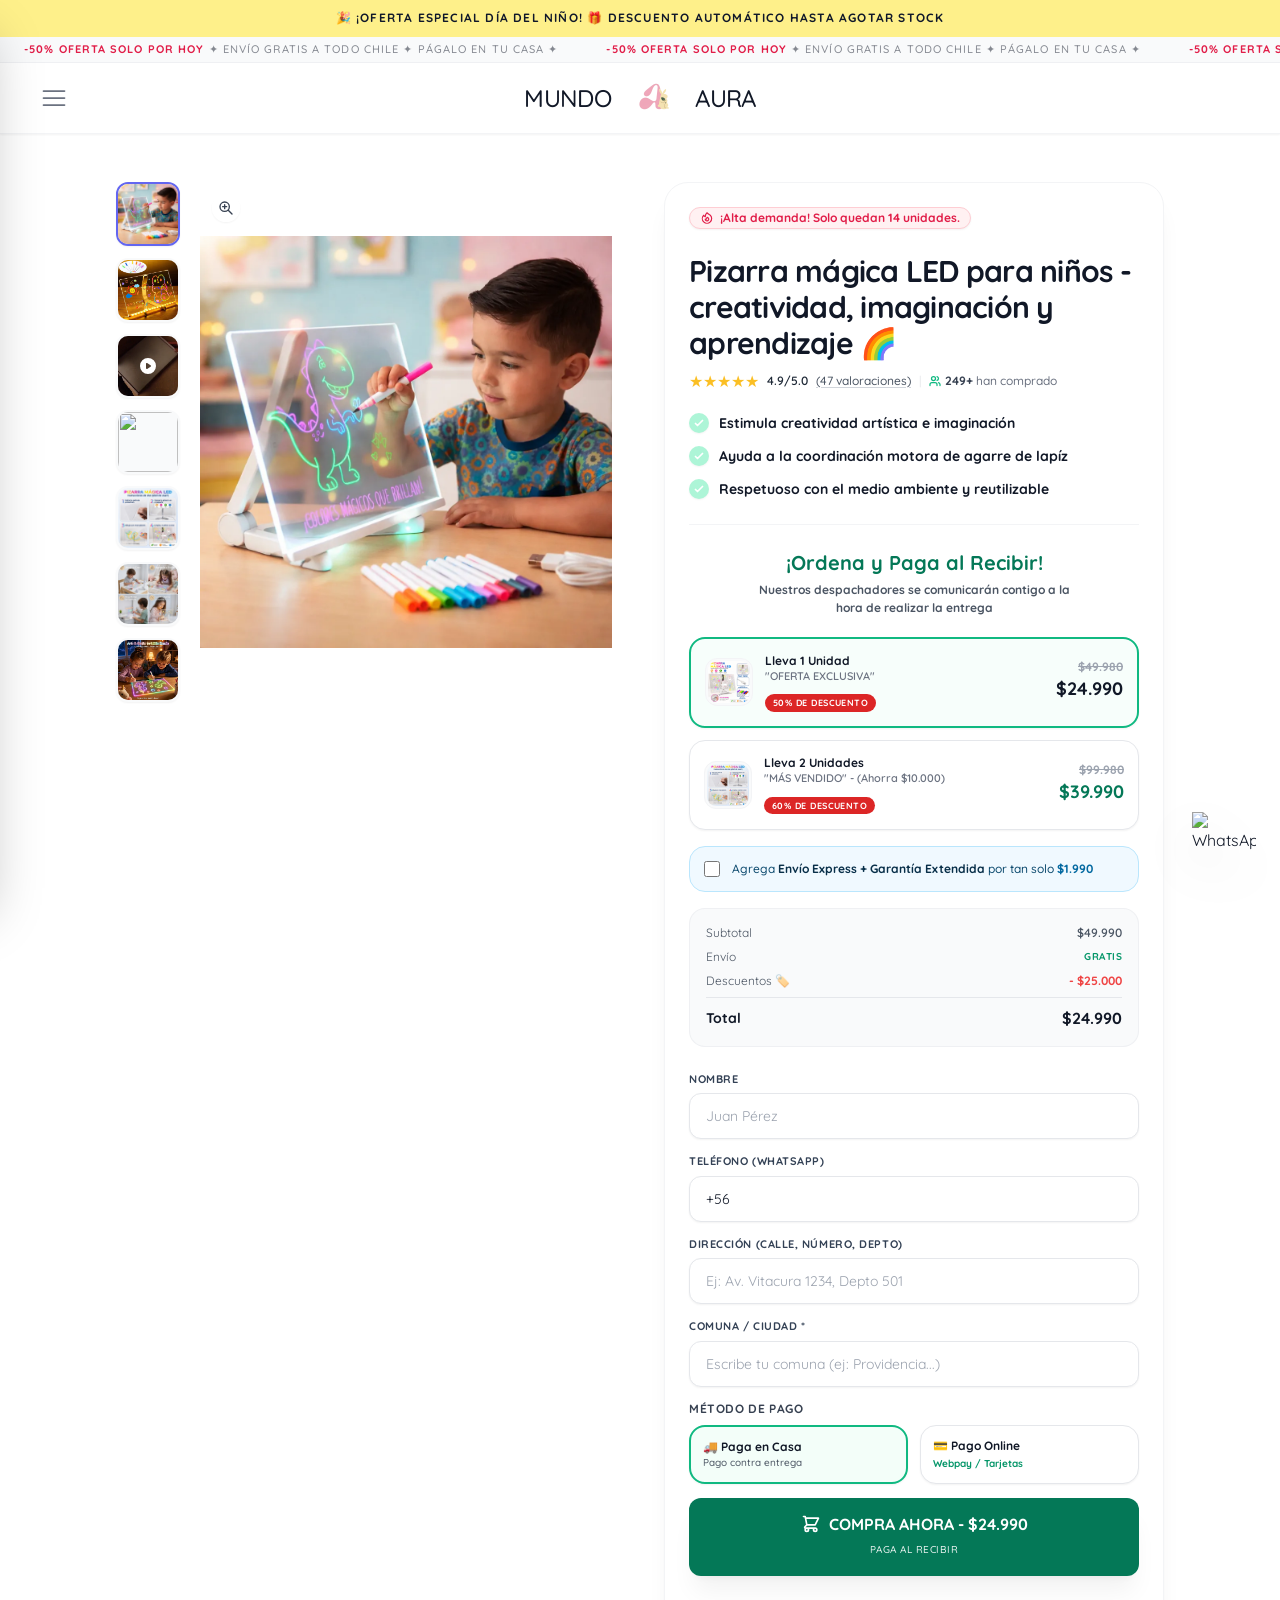
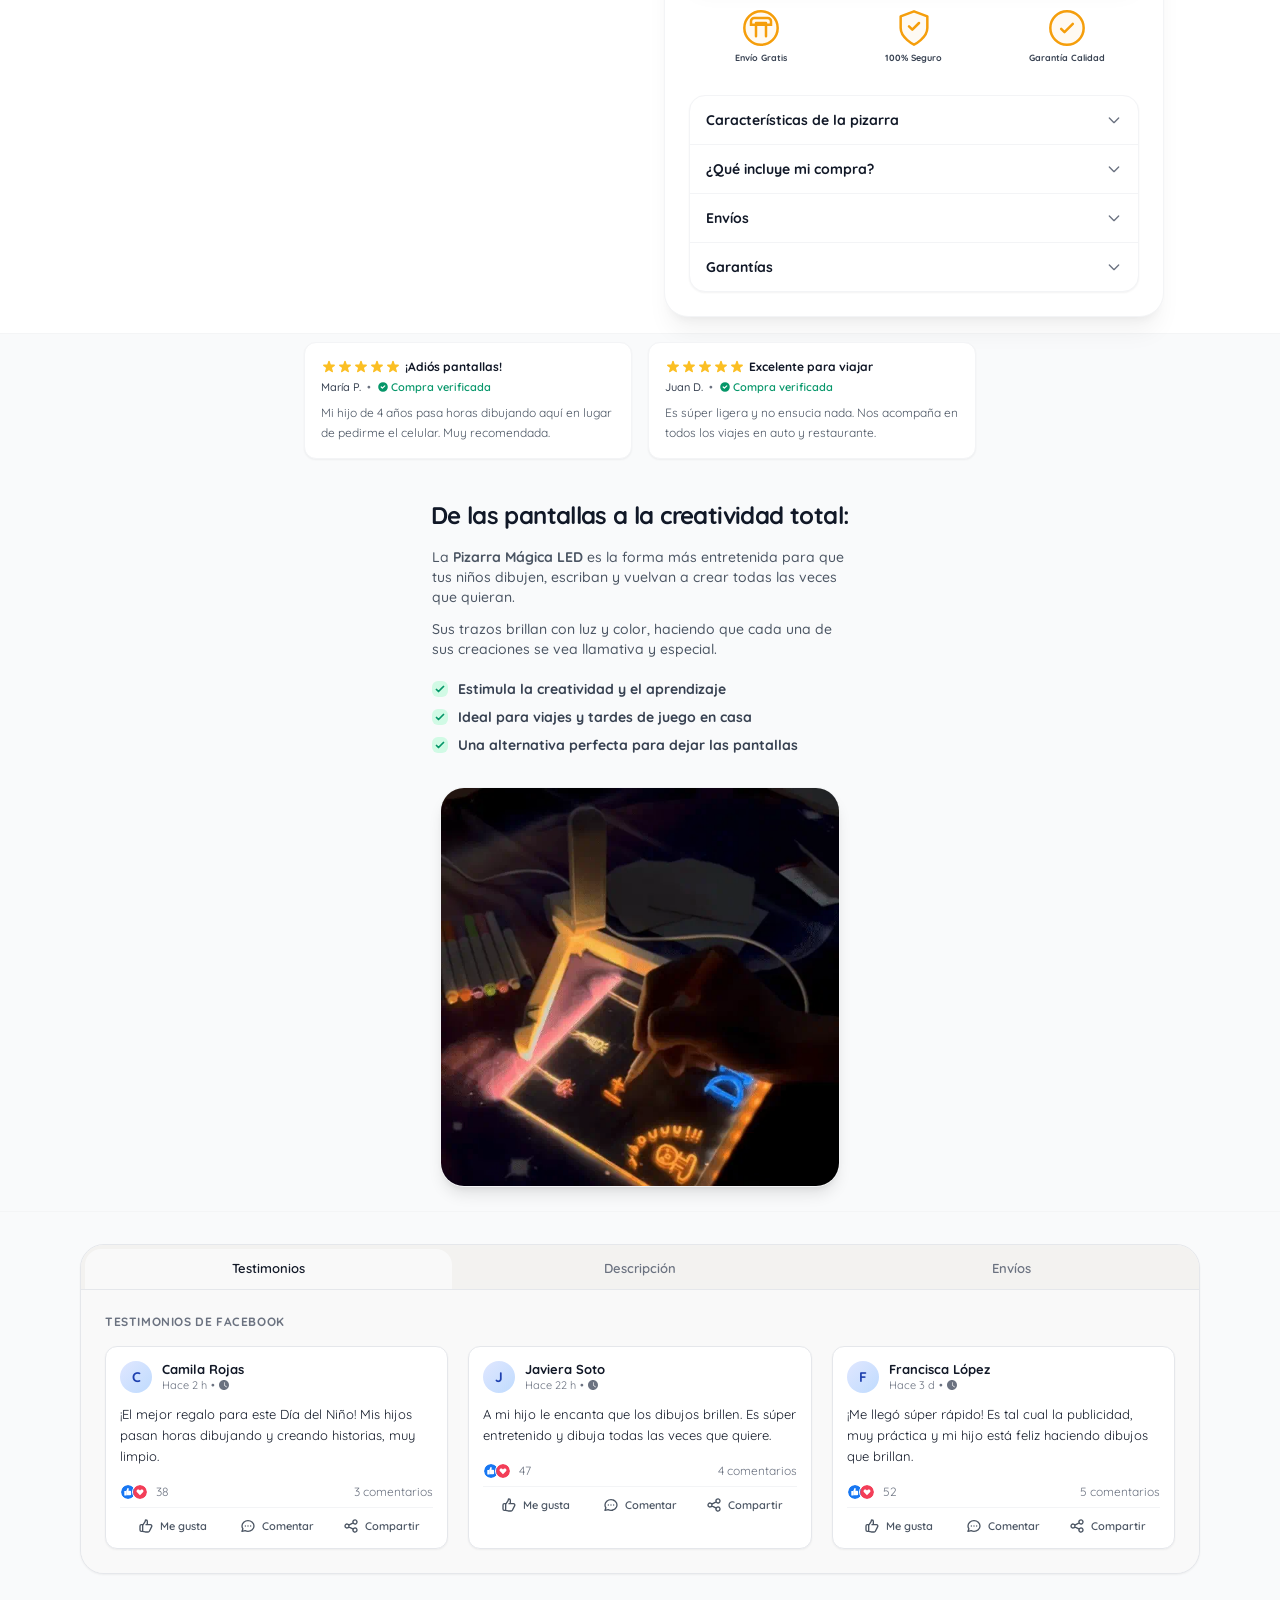
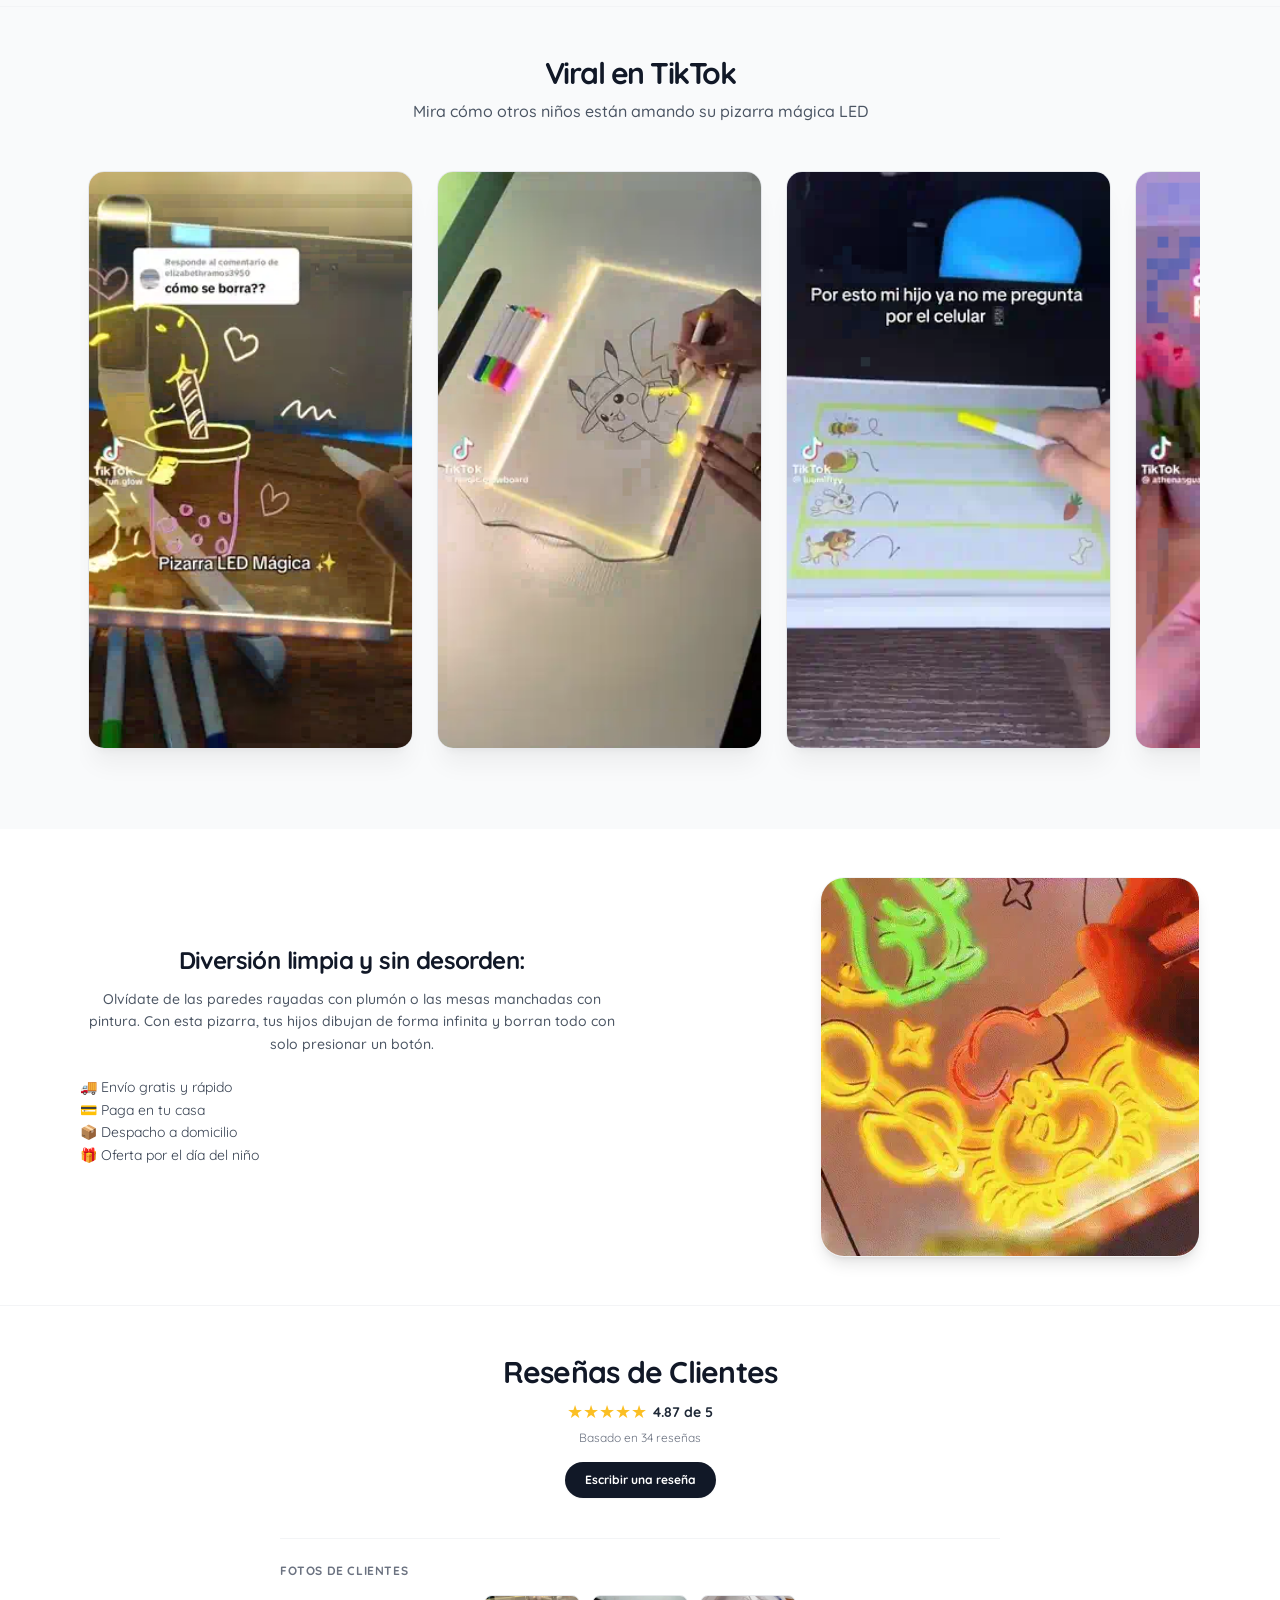
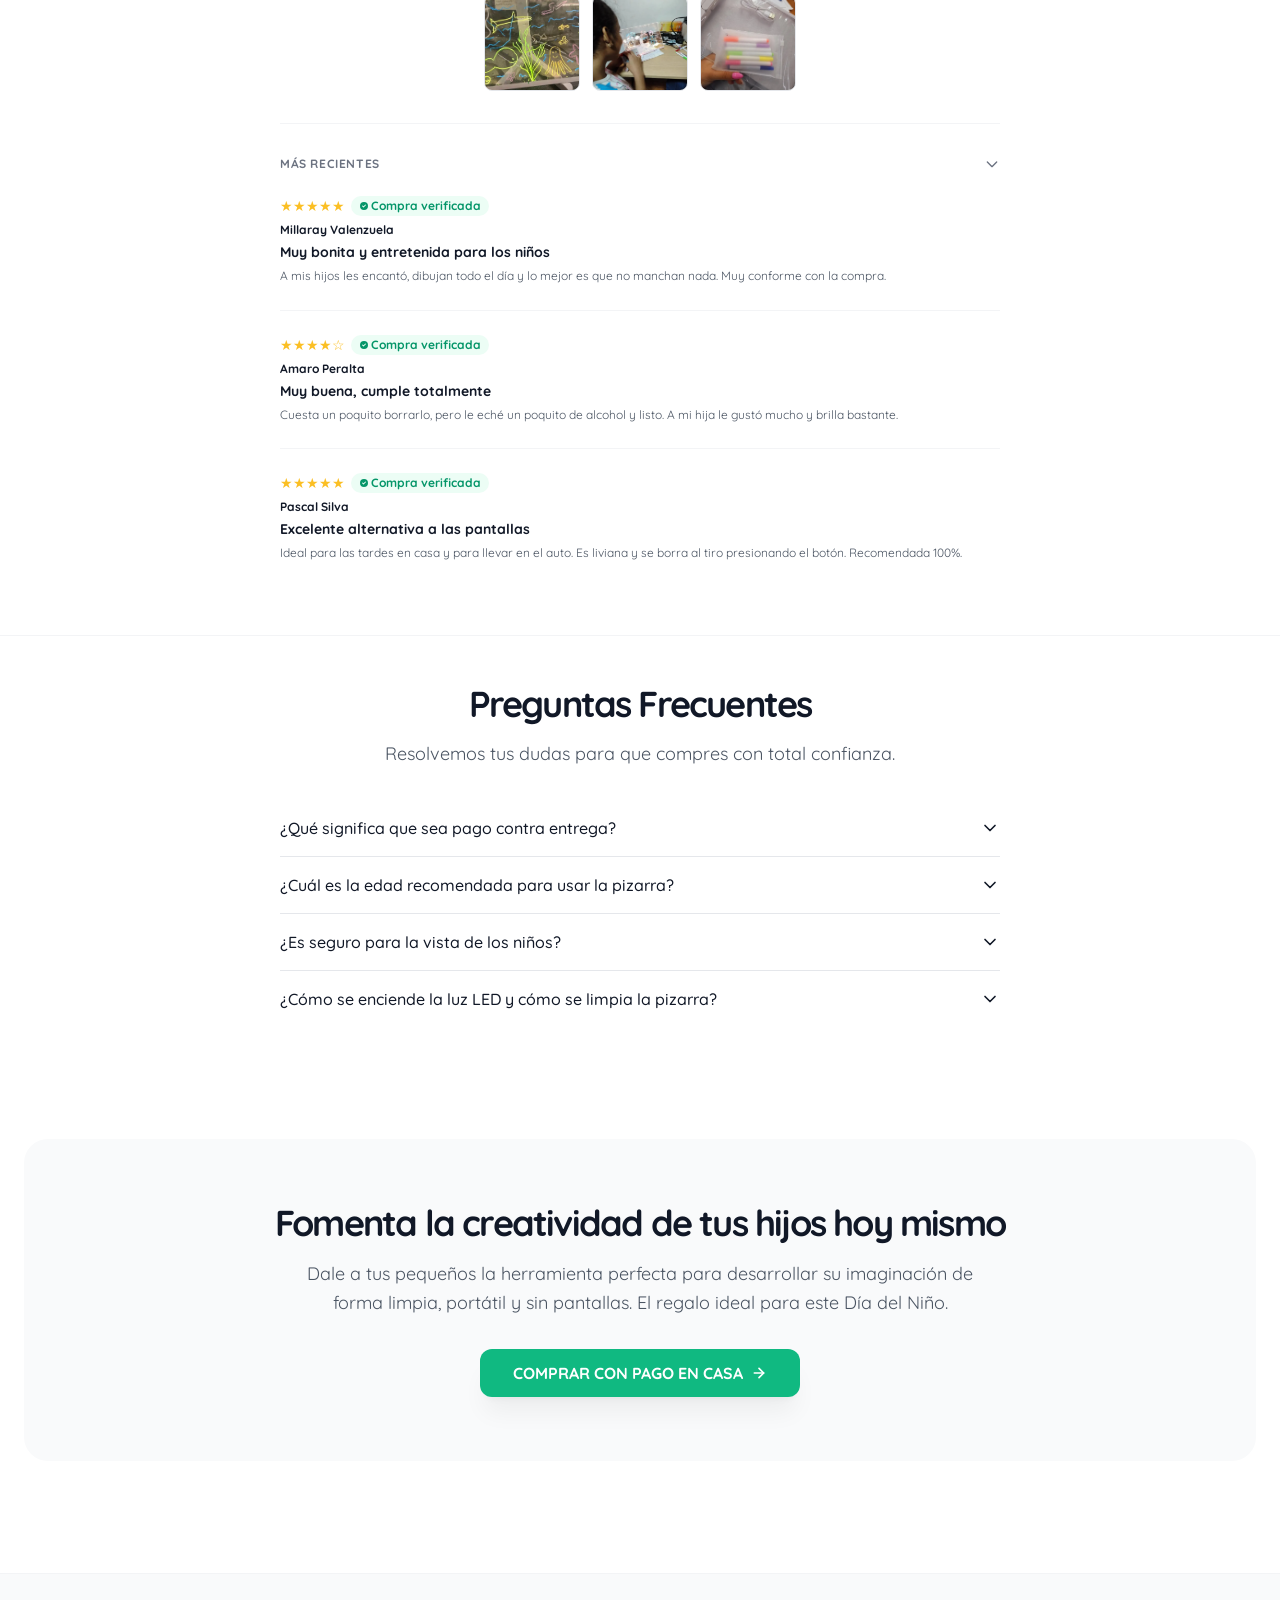
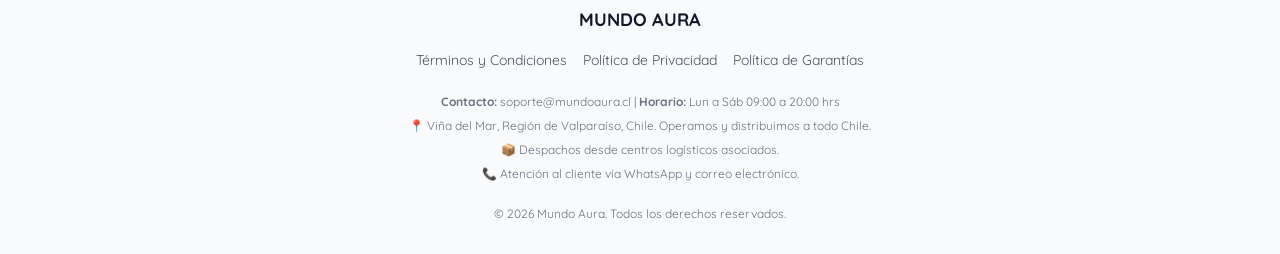
==== commit dde8c8d4: "fix: agregar coincidencia avanzada de Meta a evento Purchase" ====
--- a/index.html
+++ b/index.html
@@ -2168,10 +2168,20 @@
                 return;
             }
 
-            // Disparar evento Purchase de Meta de forma inmediata
+            // Disparar evento Purchase de Meta de forma inmediata con Coincidencia Avanzada (Advanced Matching)
             if (typeof fbq === 'function') {
                 try {
-                    fbq('track', 'Purchase', { value: selectedPrice || 24990, currency: 'CLP' });
+                    fbq('track', 'Purchase', {
+                        value: selectedPrice || 24990,
+                        currency: 'CLP',
+                        content_name: 'Pizarra Mágica LED 12"',
+                        content_type: 'product',
+                        num_items: numUnidades || 1
+                    }, {
+                        ph: telefonoLimpio,
+                        fn: (document.getElementById('codName').value || '').split(' ')[0],
+                        ct: document.getElementById('comuna').value || selectedRegion || ''
+                    });
                 } catch (e) {
                     console.warn('Error al disparar Meta Pixel Purchase:', e);
                 }
